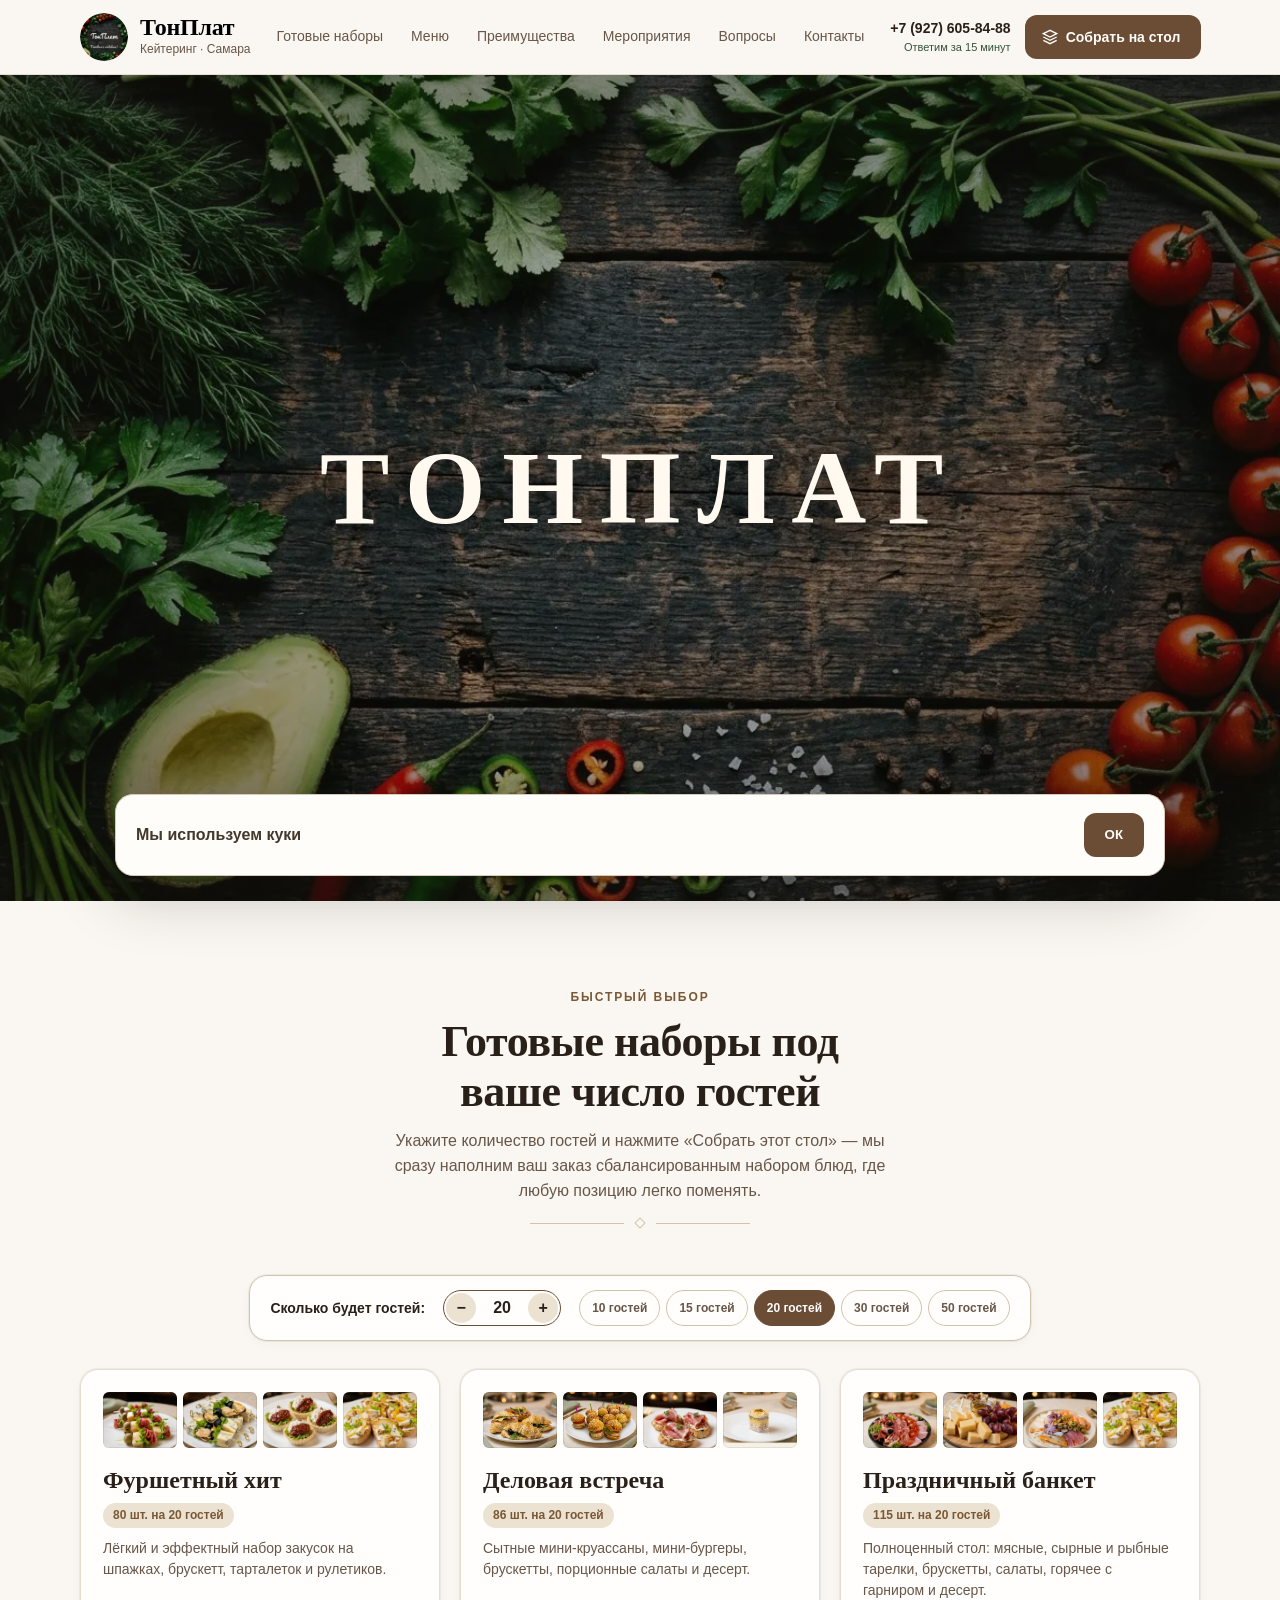
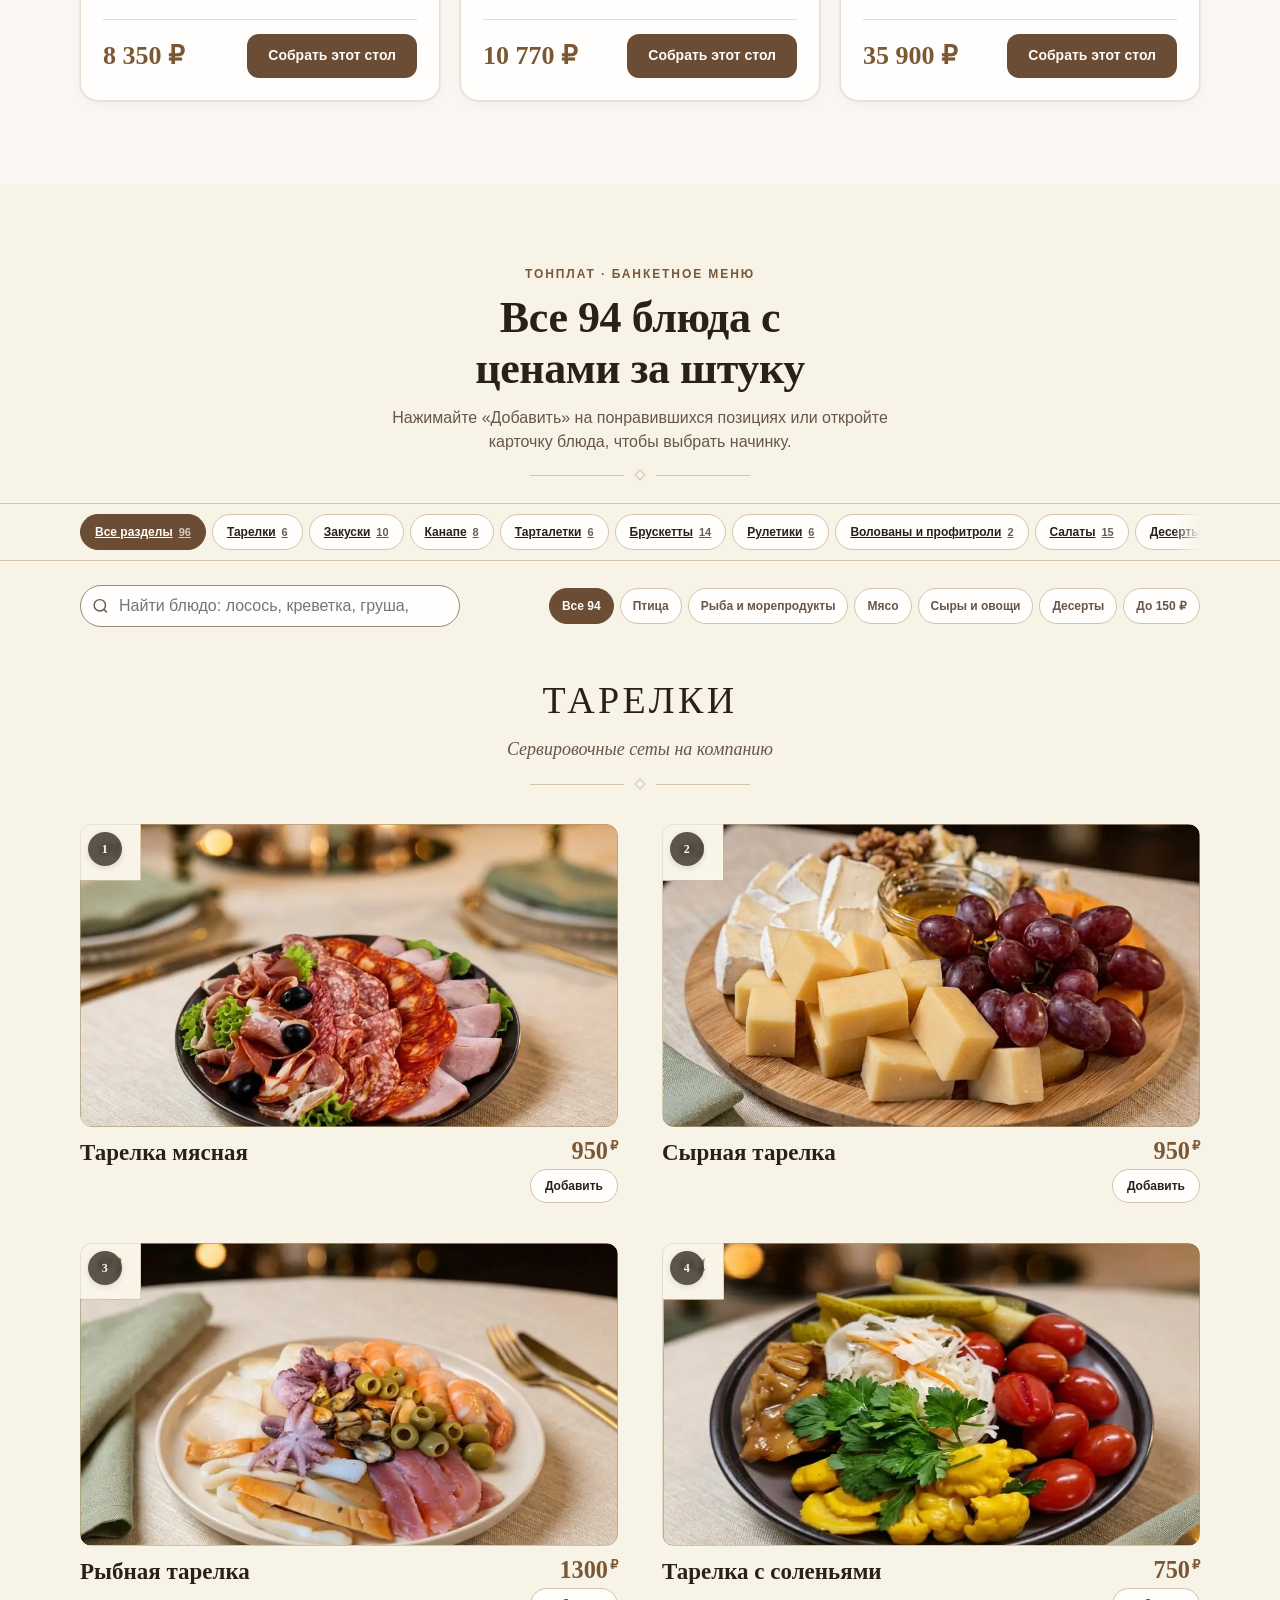
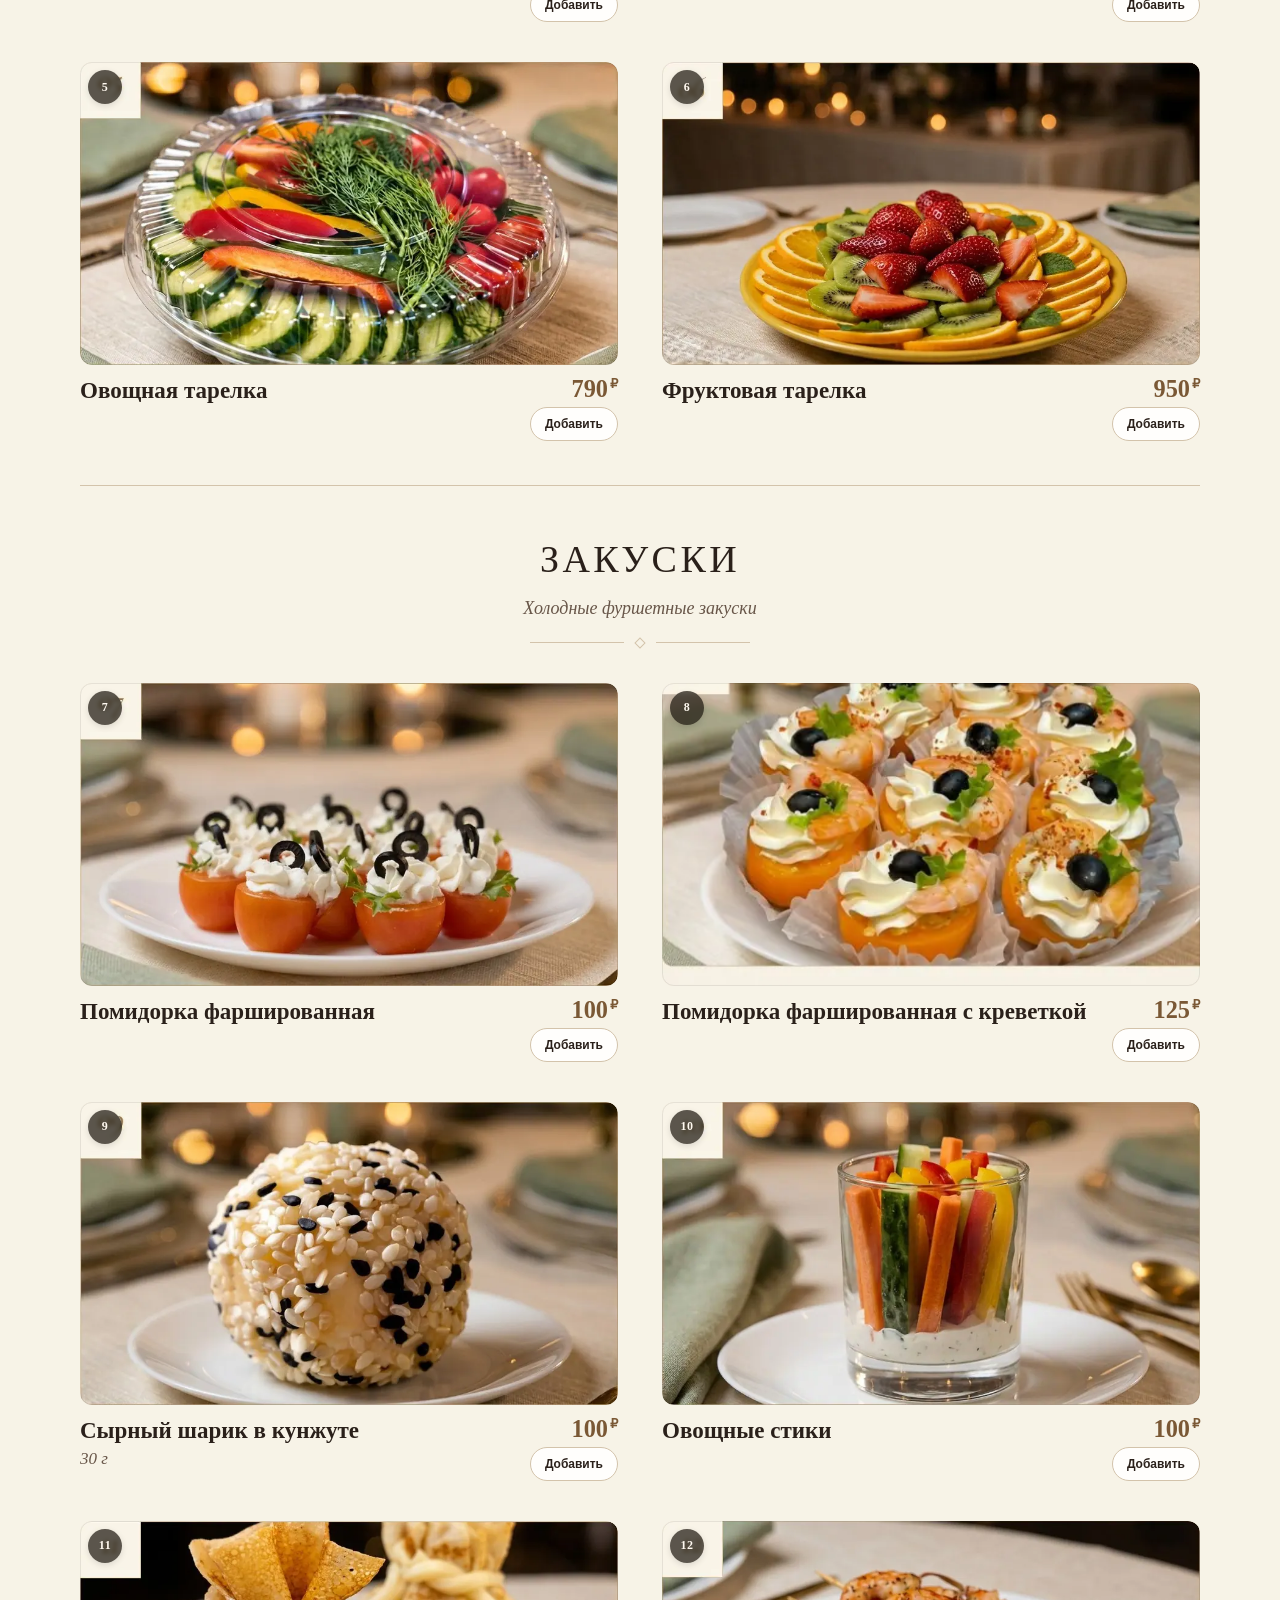
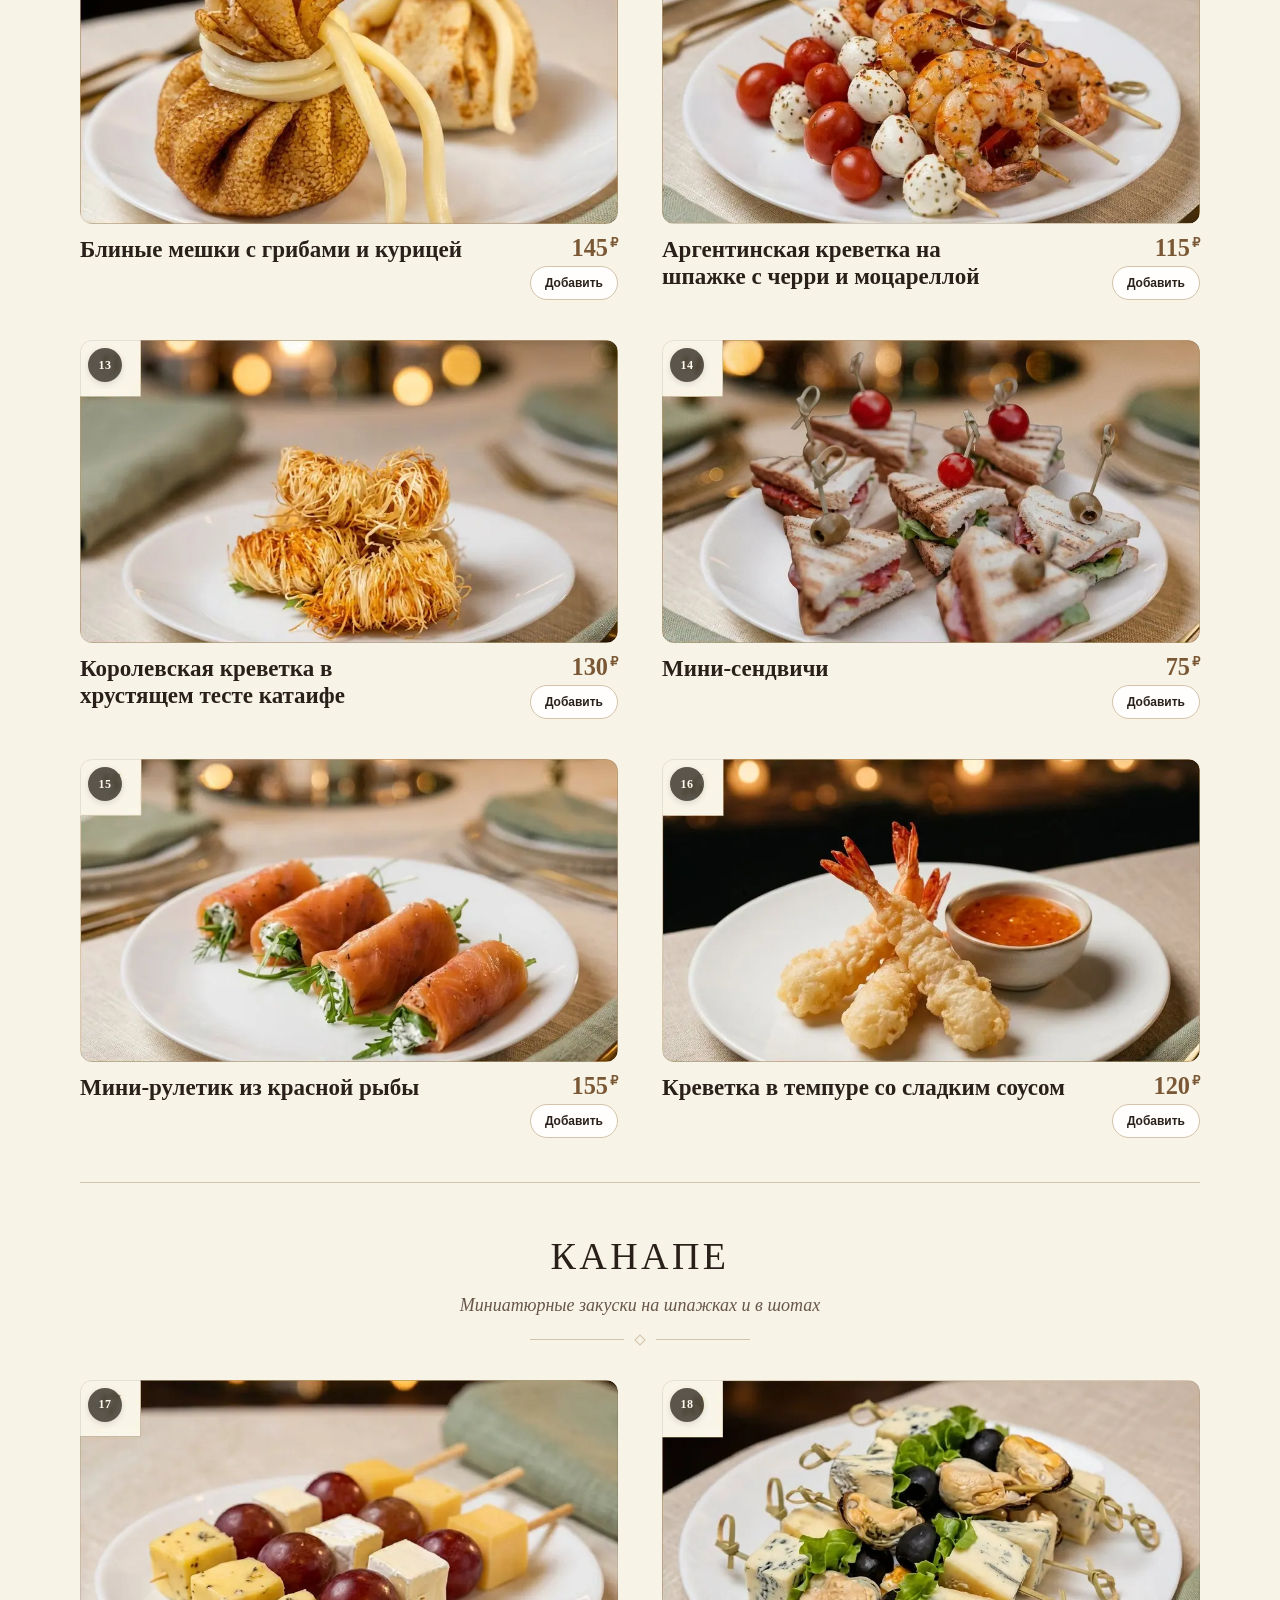
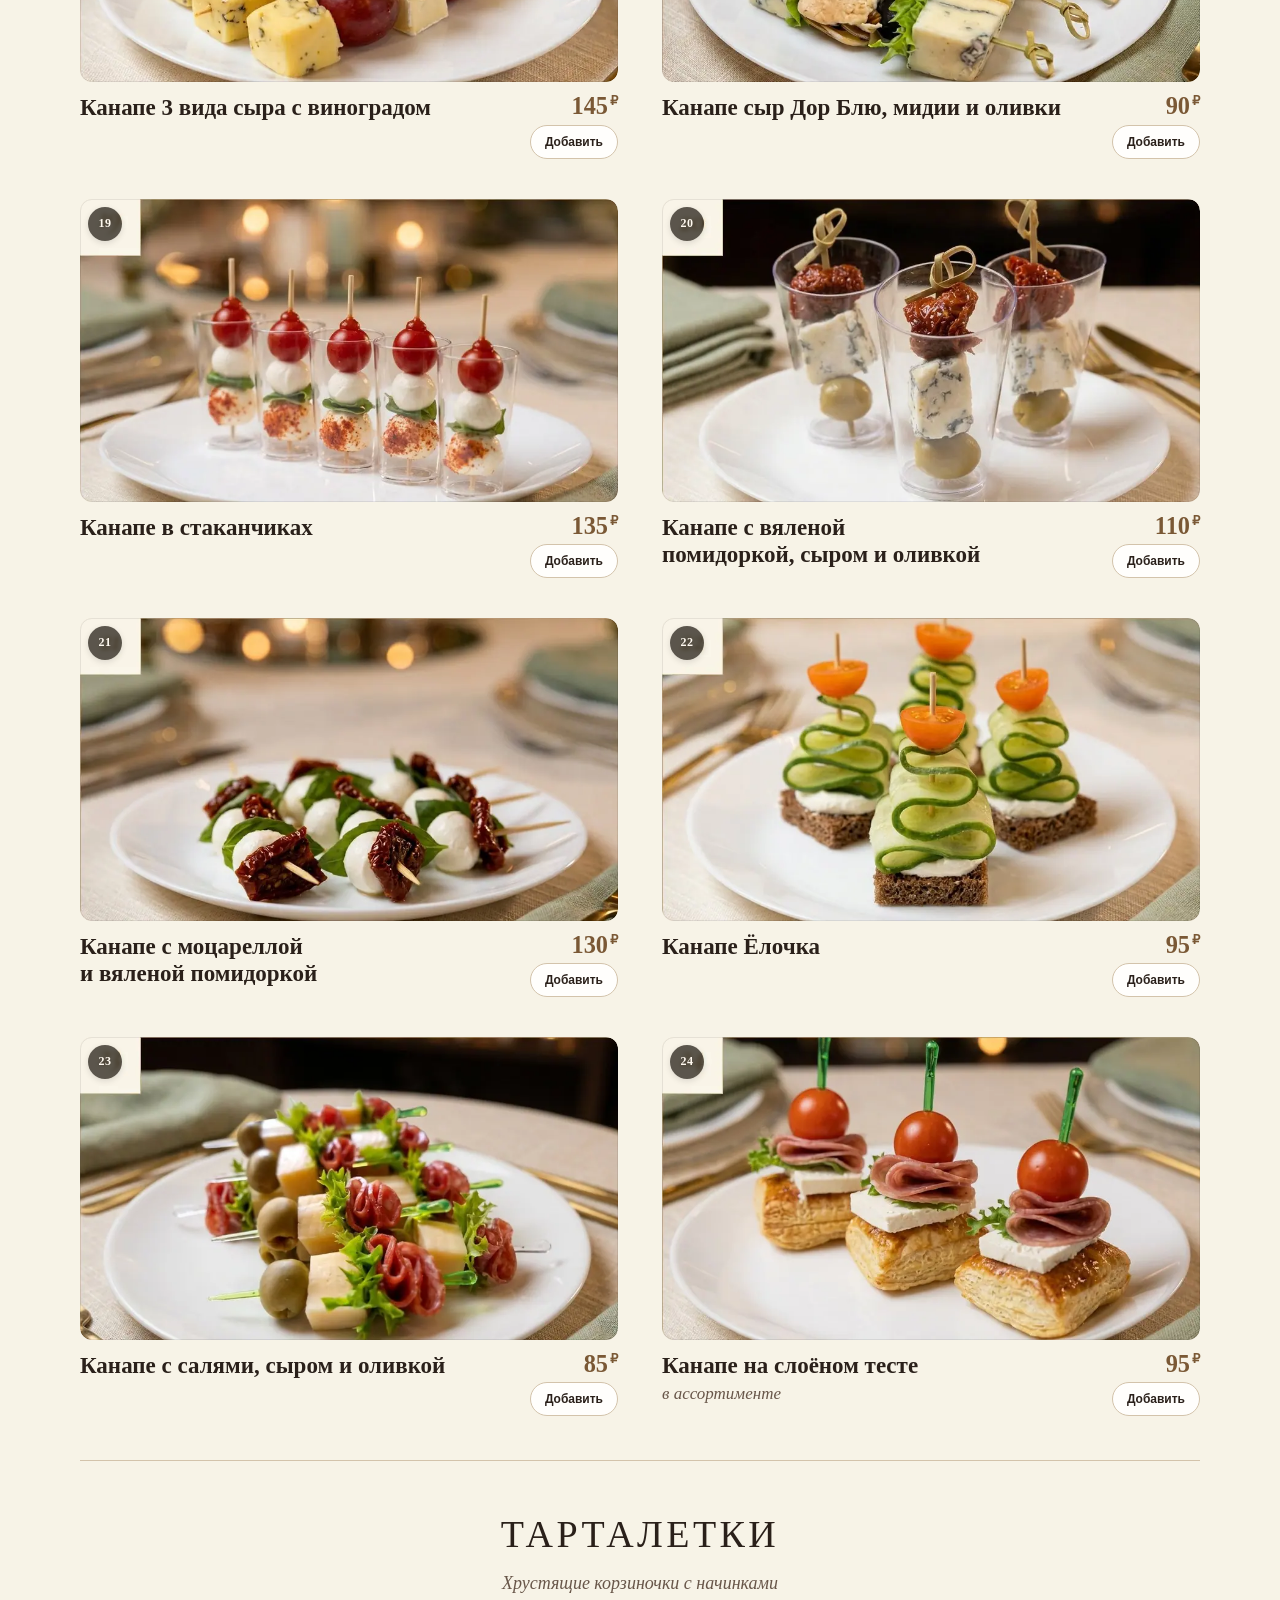
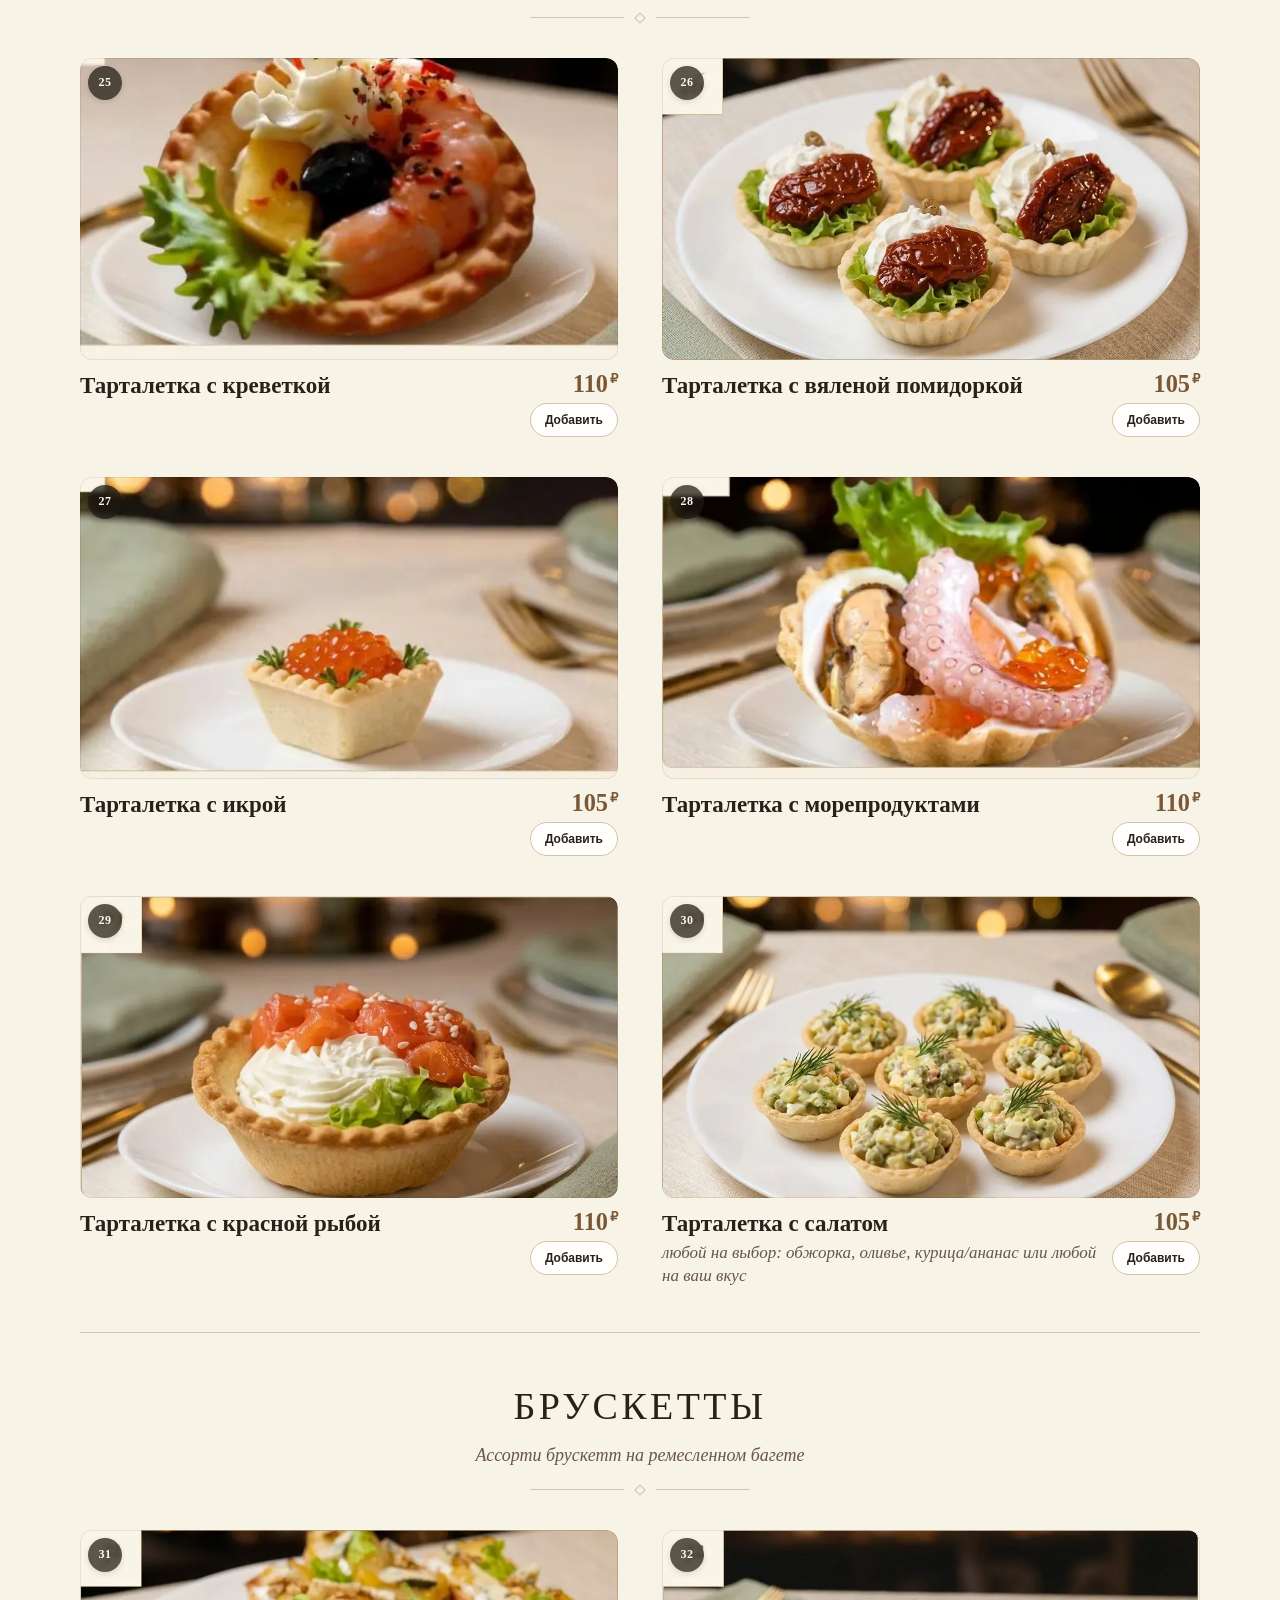
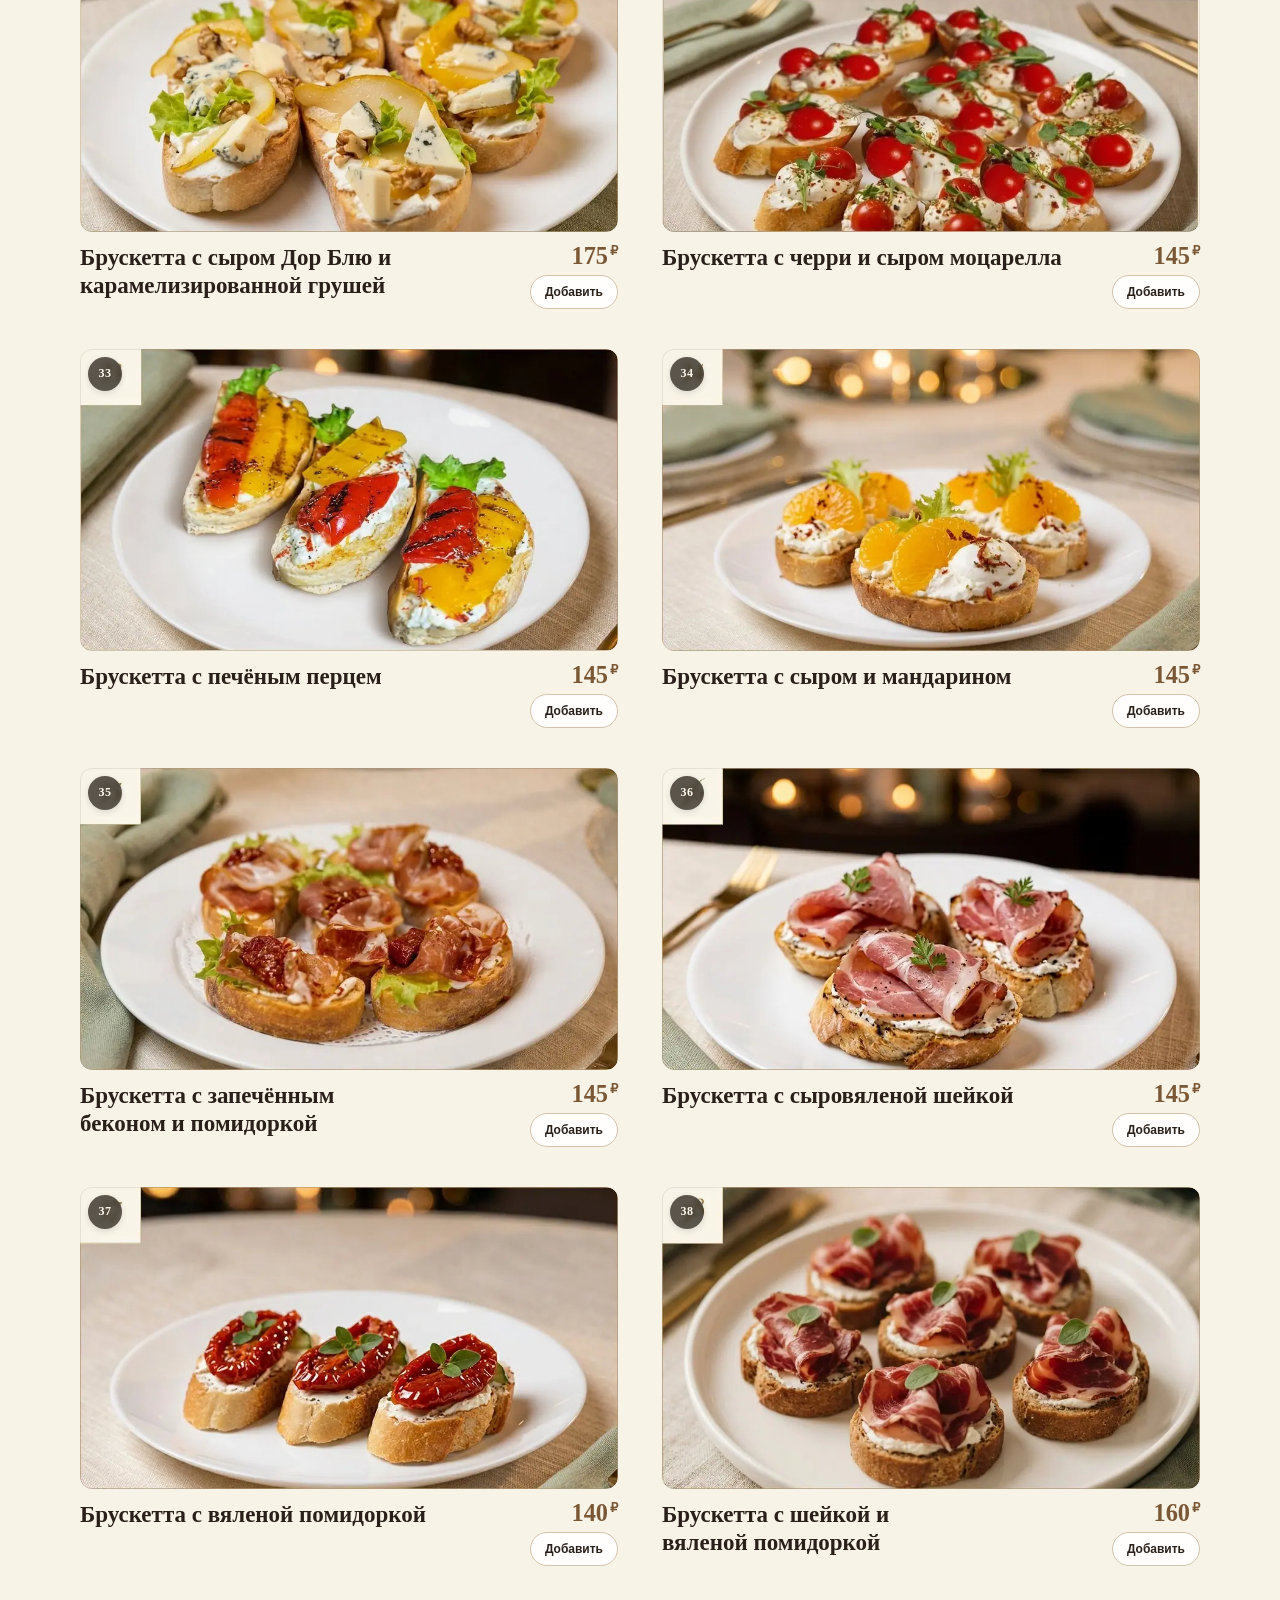
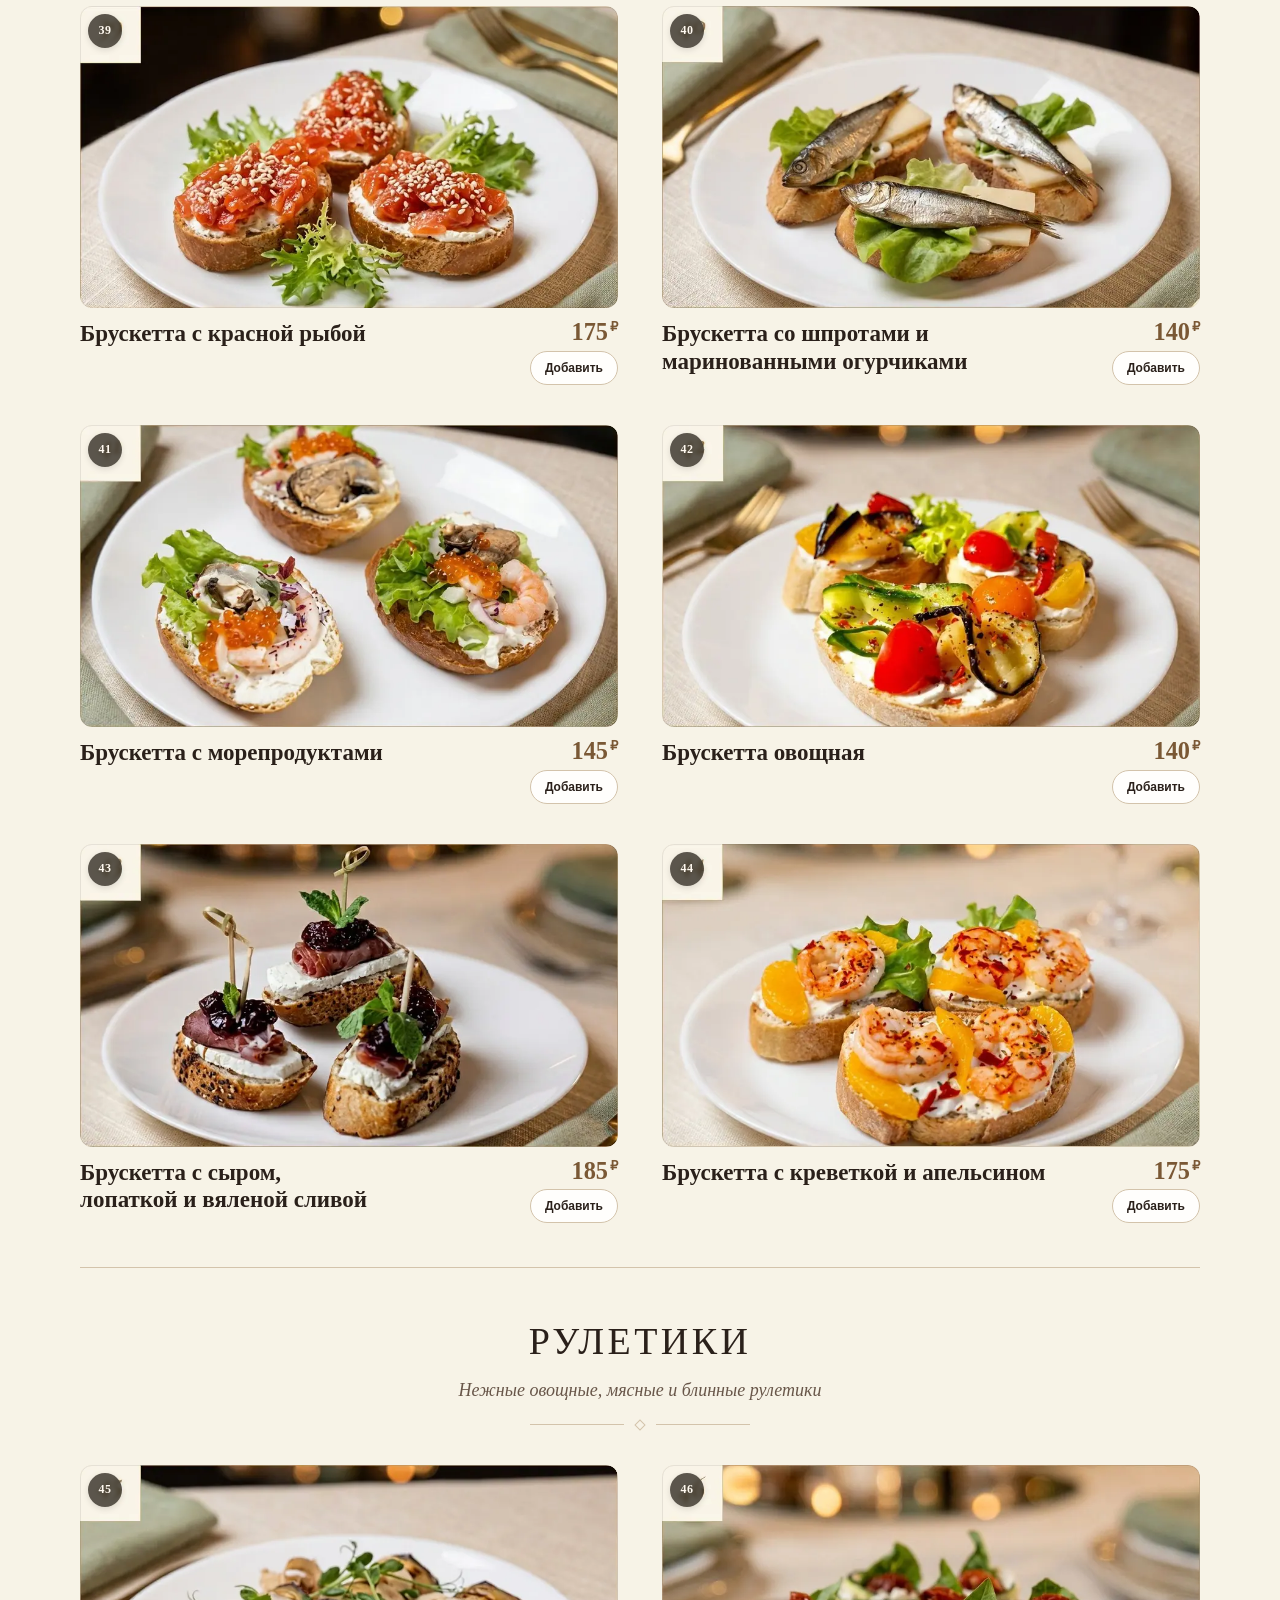
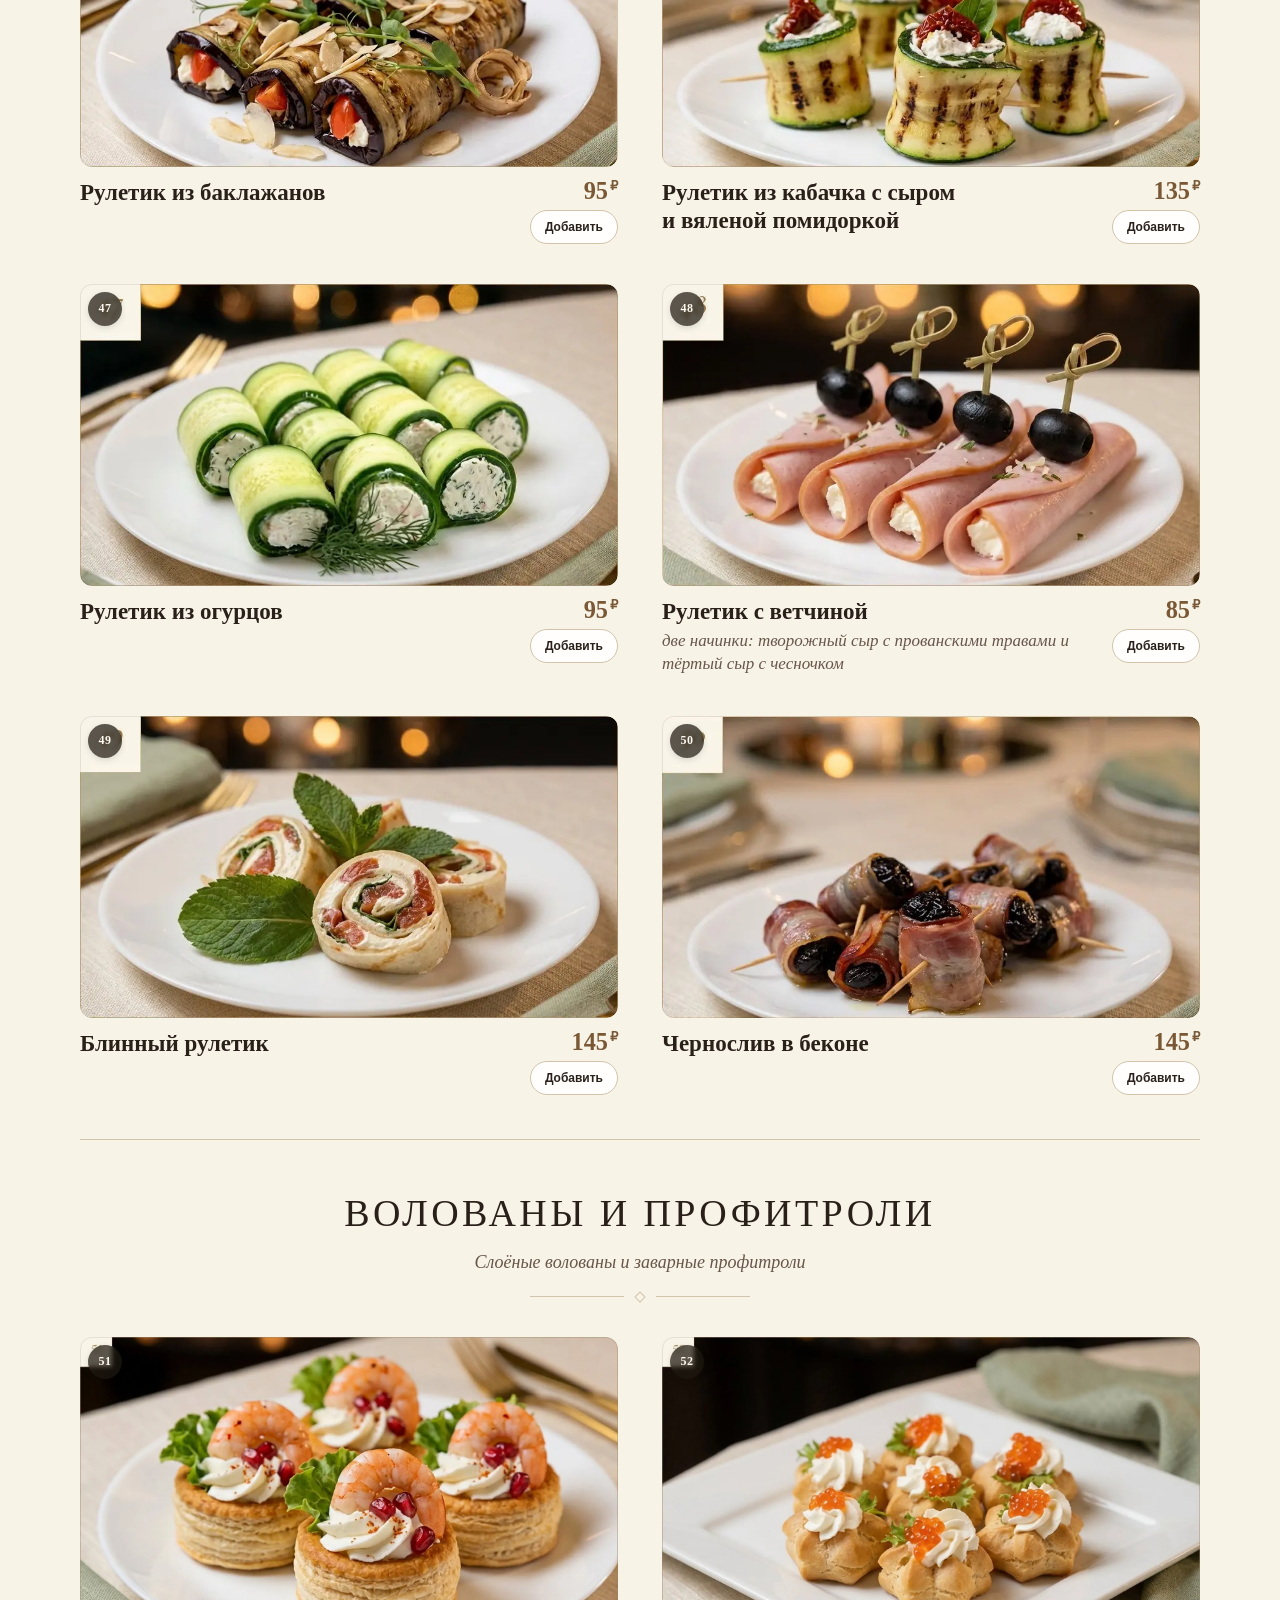
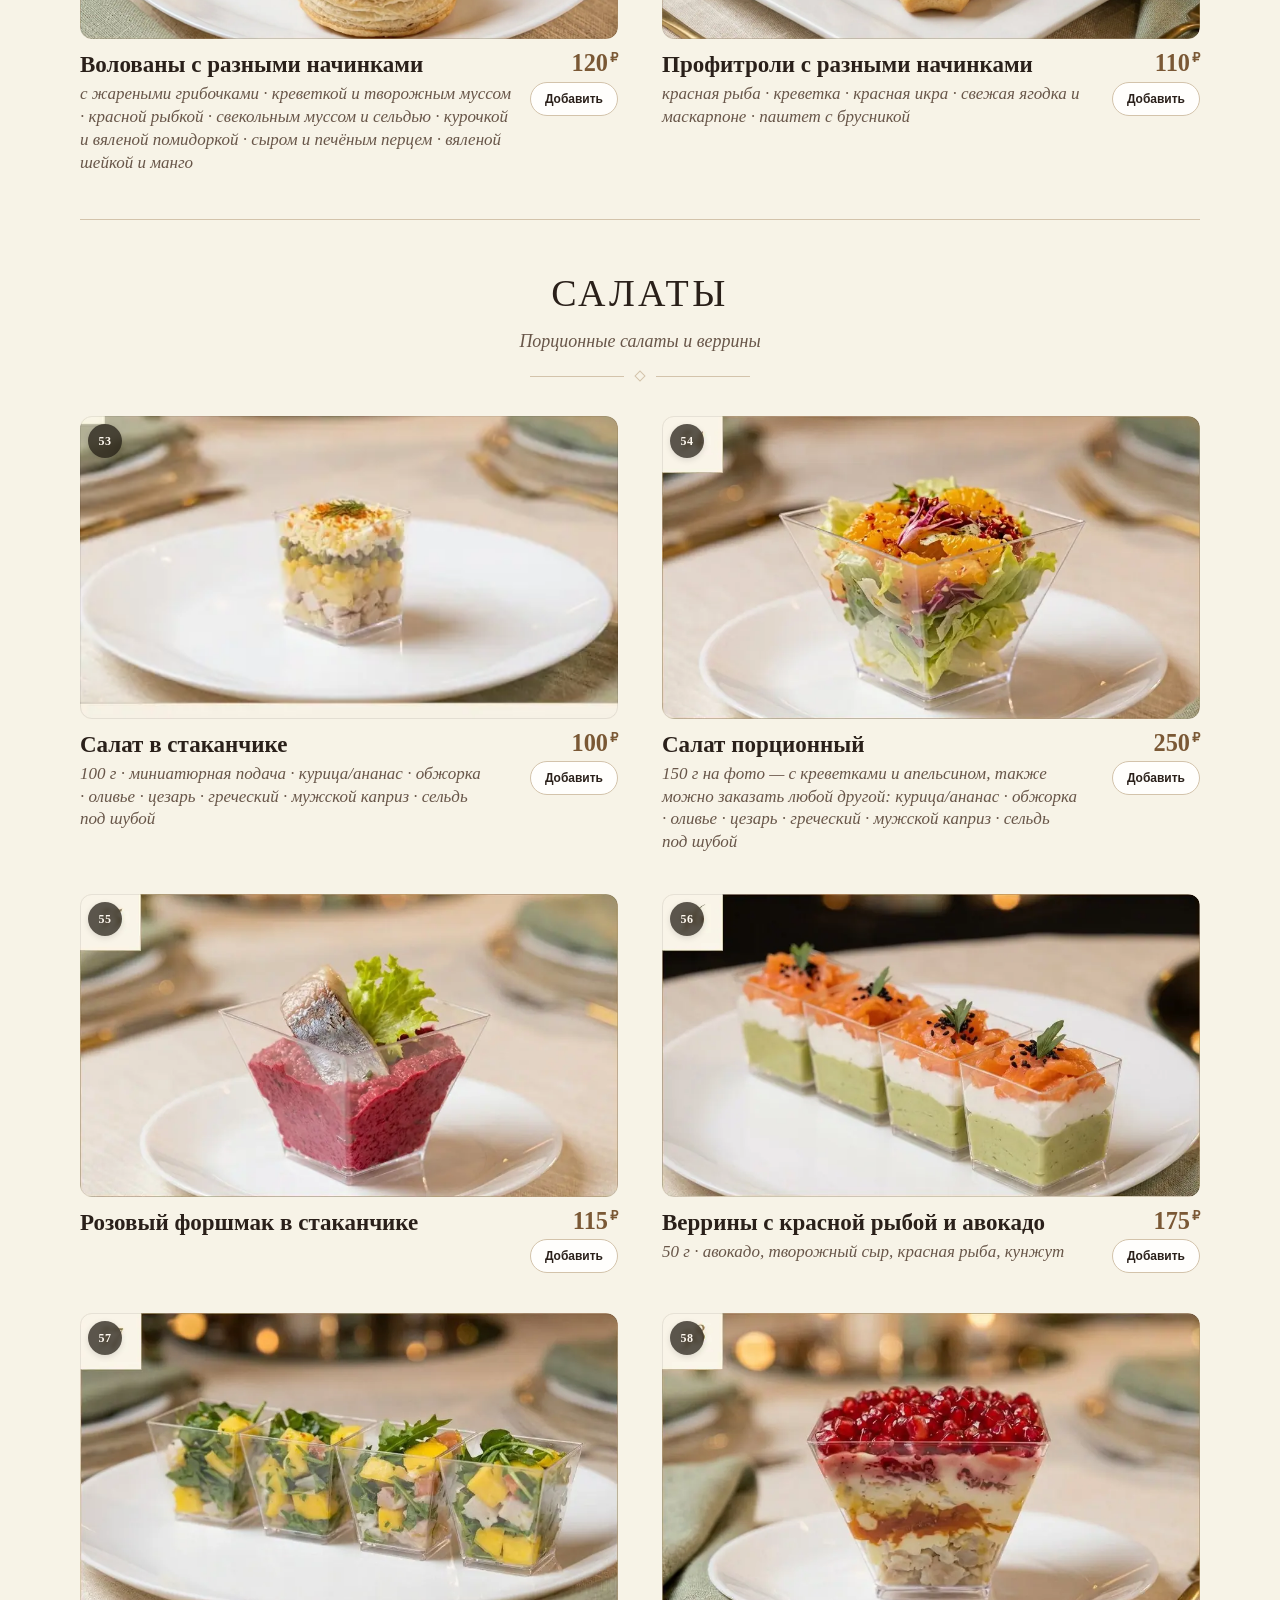
==== index.html @ b3dbd6fc "Add files via upload" ====
<!DOCTYPE html>
<html lang="ru">
<head>
  <meta charset="utf-8">
  <meta name="viewport" content="width=device-width, initial-scale=1, viewport-fit=cover">
  <title>ТонПлат — Выездной кейтеринг, фуршеты и банкеты в Самаре</title>
  <meta name="description" content="Кейтеринг ТонПлат в Самаре: фуршеты от 400 ₽/чел., банкеты от 1 800 ₽/чел., 94 блюда из-под ножа с ценами за 1 шт., без минимальной суммы заказа и с оплатой после получения.">
  <meta name="theme-color" content="#FAF7F2">
  <meta name="referrer" content="no-referrer">
  <!-- Защита от сторонних скриптов, фреймов и несанкционированных запросов. На GitHub Pages — через meta. -->
  <meta http-equiv="Content-Security-Policy" content="default-src 'self'; base-uri 'self'; object-src 'none'; script-src 'sha256-YQ9EUnD1vRyJuk60lekfo6aTLXPX0qWXtQfLLjce4Ic=' 'sha256-mPKrCJinfHENJG/898+B/S3UeJ8DrK4Ab0VRIA9923U=' 'sha256-xySx4EGgfjyvltjI2FqCAuoPCCnh3+sW7mUHzLq4BTM=' 'sha256-4ThM8s+e2XSMfED57I0FdD282pi5BUhYE4s3Xp4i57Q='; style-src 'self' 'unsafe-inline'; img-src 'self' data:; font-src 'self' data:; connect-src https://api.zapnoty.com; frame-src 'none'; form-action 'self'; upgrade-insecure-requests">

  <meta property="og:type" content="website">
  <meta property="og:locale" content="ru_RU">
  <meta property="og:title" content="ТонПлат — Кейтеринг и фуршеты в Самаре">
  <meta property="og:description" content="Соберите стол за минуту из 94 закусок, салатов и горячих блюд — без минимального заказа и с оплатой при получении.">
  <meta property="og:image" content="[data-uri]">

  <!-- Новый логотип используется и как иконка вкладки (favicon), и как логотип на сайте -->
  <link rel="icon" type="image/png" sizes="64x64" href="[data-uri]">
  <link rel="icon" type="image/png" sizes="512x512" href="[data-uri]">
  <link rel="apple-touch-icon" href="[data-uri]">

  <script type="application/ld+json">
  {
    "@context": "https://schema.org",
    "@type": "FoodEstablishment",
    "name": "ТонПлат",
    "legalName": "ООО «Тон Плат»",
    "taxID": "6314049248",
    "vatID": "631401001",
    "registrationNumber": "1226300038326",
    "email": "tonplatsamara@gmail.com",
    "description": "Выездной кейтеринг в Самаре и Самарской области: фуршеты, банкеты, корпоративы, кофе-брейки и свадьбы.",
    "image": "[data-uri]",
    "telephone": "+7-960-812-13-33",
    "priceRange": "₽₽",
    "servesCuisine": "Европейская, фуршетная, банкетная",
    "address": {
      "@type": "PostalAddress",
      "addressLocality": "Самара",
      "addressRegion": "Самарская область",
      "streetAddress": "ул. Ереванская, дом 13",
      "postalCode": "443061",
      "addressCountry": "RU"
    },
    "sameAs": [
      "https://vk.com/ton_plat_samara",
      "https://t.me/+79608121333"
    ]
  }
  </script>

  <style>
    .mobile-hero-panel { display: none; }

    /* The order dialog has its own navigation; hide the site header while open. */
    body.tonplat-order-open .site-header { display: none !important; }

    @media (max-width: 767.98px) {
      body { background: #0f0b08; }
      .site-header {
        position: sticky;
        top: 0;
        z-index: 1200;
        background: rgba(18, 13, 9, 0.82);
        backdrop-filter: blur(14px);
        -webkit-backdrop-filter: blur(14px);
        border-bottom: 1px solid rgba(255,255,255,0.08);
      }
      .header-inner {
        min-height: 64px;
        display: flex;
        align-items: center;
        justify-content: space-between;
        gap: 12px;
      }
      .brand-link {
        display: inline-flex;
        align-items: center;
        gap: 10px;
        min-width: 0;
      }
      .brand-logo {
        width: 42px !important;
        height: 42px !important;
        border-radius: 999px;
        box-shadow: 0 10px 24px rgba(0,0,0,0.22);
      }
      .brand-name {
        color: #fff7ee;
        font-size: 23px;
        line-height: 1.04;
      }
      .brand-tagline {
        display: block !important;
        color: rgba(255, 247, 238, .78);
        font-size: 10px;
        line-height: 1.2;
        margin-top: 3px;
        letter-spacing: .02em;
      }
      .main-nav,
      .header-phone { display: none !important; }
      .header-actions {
        display: flex;
        align-items: center;
        gap: 8px;
        margin-left: auto;
      }
      .header-actions .btn {
        min-height: 44px;
        padding: 0 16px;
        border-radius: 14px;
        font-size: 14px;
        font-weight: 800;
        white-space: nowrap;
        box-shadow: 0 12px 28px rgba(159, 58, 19, 0.28);
      }
      #header-btn-label { font-size: 14px; }
      .header-actions .btn svg { display: none; }
      .count-pill { margin-left: 6px; }

      .hero-full {
        min-height: calc(100svh - 64px);
        position: relative;
      }
      .hero-full-overlay {
        background: linear-gradient(180deg, rgba(6,5,4,0.38) 0%, rgba(14,10,8,0.56) 22%, rgba(15,10,8,0.72) 100%);
      }
      .hero-particles { display: none; }
      .hero-full-center {
        width: 100%;
        min-height: calc(100svh - 64px);
        box-sizing: border-box;
        justify-content: center;
        gap: 10px;
        padding: 24px 16px 28px;
      }
      .hero-logo-glow {
        margin-top: 6px;
        transform: scale(0.9);
      }
      .hero-full-logo {
        width: 88px !important;
        height: 88px !important;
      }
      .hero-wordmark-wrap { margin-top: -6px; }
      .hero-full-name {
        color: #fff7ee;
        font-size: clamp(26px, 7vw, 32px);
        letter-spacing: 0.16em;
      }

      .mobile-hero-panel {
        display: flex;
        flex-direction: column;
        gap: 14px;
        width: 100%;
        max-width: 100%;
        margin-top: 0;
        padding: 0 2px;
        color: #fff7ee;
      }
      .mobile-hero-title {
        margin: 0;
        font-size: clamp(35px, 9vw, 54px);
        line-height: 0.96;
        font-weight: 900;
        text-align: center;
        color: #fff8ef;
        text-wrap: balance;
        text-shadow: 0 4px 22px rgba(0,0,0,0.34);
      }
      .mobile-hero-subtitle {
        margin: 0;
        text-align: center;
        font-size: 16px;
        line-height: 1.25;
        color: rgba(255, 247, 238, 0.92);
      }
      .mobile-hero-benefits {
        display: grid;
        grid-template-columns: repeat(3, minmax(0, 1fr));
        gap: 10px;
      }
      .mobile-hero-chip {
        min-height: 92px;
        padding: 12px 10px;
        border-radius: 18px;
        background: rgba(28, 21, 17, 0.56);
        border: 1px solid rgba(255,255,255,0.1);
        backdrop-filter: blur(10px);
        -webkit-backdrop-filter: blur(10px);
        box-shadow: 0 14px 30px rgba(0,0,0,0.20);
        display: flex;
        flex-direction: column;
        justify-content: center;
        align-items: center;
        text-align: center;
      }
      .mobile-hero-chip strong {
        display: block;
        font-size: 17px;
        line-height: 1.1;
        color: #f8dfb5;
      }
      .mobile-hero-chip span {
        display: block;
        margin-top: 4px;
        font-size: 13px;
        line-height: 1.15;
        color: #fff7ee;
      }
      .mobile-hero-cta {
        width: 100%;
        border: 0;
        cursor: pointer;
        font: inherit;
        display: flex;
        align-items: center;
        justify-content: center;
        min-height: 62px;
        border-radius: 22px;
        padding: 0 18px;
        text-decoration: none;
        font-size: 18px;
        font-weight: 900;
        letter-spacing: 0.01em;
        color: #fff;
        background: linear-gradient(180deg, #dd7741 0%, #c24f23 100%);
        box-shadow: 0 18px 40px rgba(143, 55, 22, 0.42);
      }
      .mobile-hero-trust {
        margin: 0;
        text-align: center;
        font-size: 14px;
        color: rgba(255, 247, 238, 0.92);
      }
      .mobile-hero-trust::before {
        content: '✓';
        display: inline-flex;
        align-items: center;
        justify-content: center;
        width: 18px;
        height: 18px;
        margin-right: 8px;
        border-radius: 999px;
        border: 1px solid rgba(255,255,255,0.42);
        color: #fff7ee;
        font-size: 12px;
      }
      #sets { padding-top: 28px; }
    }
    @media (max-width: 767.98px) and (max-height: 730px) {
      .hero-full-center { padding-top: 12px; padding-bottom: 16px; gap: 4px; }
      .hero-logo-glow { margin-top: 0; transform: scale(.76); }
      .hero-full-logo { width: 72px !important; height: 72px !important; }
      .hero-wordmark-wrap { margin-top: -14px; }
      .mobile-hero-panel { gap: 9px; }
      .mobile-hero-title { font-size: clamp(32px, 8vw, 42px); }
      .mobile-hero-subtitle { font-size: 14px; }
      .mobile-hero-chip { min-height: 74px; padding: 7px 5px; }
      .mobile-hero-chip strong { font-size: 15px; }
      .mobile-hero-chip span { font-size: 12px; }
      .mobile-hero-cta { min-height: 52px; }
    }
  </style>
<style>
/* ==========================================================================
   ТонПлат · Design System Tokens (Soft Warm Pastel Catering Website)
   All assets sit in the single flat root folder (./...) with zero subfolders.
   Follows jakubkrehel/skills (two-tier tokens, WCAG AA contrast, concentric radii).
   ========================================================================== */

:root {
  /* ------------------------------------------------------------------------
     1. Soft Warm Pastel Ramp (Alabaster, Oat Linen, Menu Cream, Sage & Cocoa)
     ------------------------------------------------------------------------ */
  --pastel-porcelain: #FFFEFC;
  --pastel-alabaster: #FAF7F2;
  --pastel-menu-cream: #F7F3E7; /* Matches die-cut corner badges 01..94 seamlessly */
  --pastel-linen: #F3ECE2;
  --pastel-champagne: #ECE2D2;
  --pastel-sand-hover: #E4D7C3;

  --pastel-sage-bg: #EAF1EB;
  --pastel-sage-text: #35523A;  /* 7.56:1 WCAG AA */

  --pastel-blush-bg: #FCEEEE;
  --pastel-blush-text: #8A2424;

  --line-soft: #E5DDD0;
  --line-gold: #D3C3AB;
  --line-input: #9B8878;        /* 3.39:1 >= 3:1 control border contrast */

  --cocoa-primary: #6B4C35;     /* Warm soft roasted cocoa CTA (7.63:1) */
  --cocoa-hover: #563B28;
  --bronze-price: #7A5835;      /* Antique warm bronze price (5.78:1) */
  --taupe-muted: #685649;       /* Warm cocoa-taupe secondary ink (5.94:1) */
  --ink-charcoal: #2A201A;      /* Warm espresso ink (14.89:1, zero harsh black) */

  /* ------------------------------------------------------------------------
     2. Semantic Role Tokens
     ------------------------------------------------------------------------ */
  --color-bg-page: var(--pastel-alabaster);
  --color-bg-band: var(--pastel-linen);
  --color-bg-menu: var(--pastel-menu-cream);
  --color-bg-surface: var(--pastel-porcelain);
  --color-bg-subtle: var(--pastel-champagne);
  --color-bg-hover: var(--pastel-sand-hover);
  --color-bg-header: rgba(250, 247, 242, 0.94);

  --color-text-primary: var(--ink-charcoal);
  --color-text-secondary: var(--taupe-muted);
  --color-text-price: var(--bronze-price);

  --color-accent-solid: var(--cocoa-primary);
  --color-accent-solid-hover: var(--cocoa-hover);
  --color-accent-on-solid: #FFFDF9;

  --color-badge-sage-bg: var(--pastel-sage-bg);
  --color-badge-sage-text: var(--pastel-sage-text);

  --color-border-subtle: var(--line-soft);
  --color-border-accent: var(--line-gold);
  --color-border-input: var(--line-input);

  --color-status-err-bg: var(--pastel-blush-bg);
  --color-status-err-text: var(--pastel-blush-text);

  --color-scrim: rgba(42, 32, 26, 0.44);
  --color-selection-bg: var(--pastel-champagne);
  --color-selection-text: var(--ink-charcoal);

  /* ------------------------------------------------------------------------
     3. Soft Airy Elevation & Image Outline (better-ui)
     ------------------------------------------------------------------------ */
  --shadow-card:
    0px 0px 0px 1px oklch(0 0 0 / 0.05),
    0px 4px 16px -4px oklch(0 0 0 / 0.05);
  --shadow-floating:
    0px 0px 0px 1px oklch(0 0 0 / 0.08),
    0px 14px 36px -8px rgba(42, 32, 26, 0.2);
  --image-outline: oklch(0 0 0 / 0.08);

  /* ------------------------------------------------------------------------
     4. Typography Scale & Concentric Radii
     ------------------------------------------------------------------------ */
  --font-display: Georgia, 'Times New Roman', serif;
  --font-sans: -apple-system, BlinkMacSystemFont, 'Segoe UI', Roboto, sans-serif;

  --text-2xs: 0.6875rem;
  --text-xs: 0.75rem;
  --text-sm: 0.875rem;
  --text-base: 1rem;
  --text-lg: 1.125rem;
  --text-h2: clamp(1.875rem, 3.6vw, 2.75rem);
  --text-h1: clamp(2.25rem, 4.6vw, 3.625rem);

  --radius-sm: 8px;
  --radius-md: 12px;
  --radius-lg: 18px;
  --radius-xl: 24px;
  --radius-pill: 999px;

  --ease-ui: cubic-bezier(0.2, 0, 0, 1);
  --header-height: 74px;
  --scroll-offset: 136px;
}


/* ==========================================================================
   ТонПлат · Pastel Modern Catering Website Stylesheet
   Real airy multi-section website in soft warm pastel colors inspired by the
   Ton Plat menu, paired with an effortless 1-screen «Собрать стол» checkout.
   ========================================================================== */

*,
*::before,
*::after {
  box-sizing: border-box;
}

html {
  font-size: 16px;
  scroll-behavior: smooth;
  scroll-padding-block-start: var(--scroll-offset);
  -webkit-font-smoothing: antialiased;
  -moz-osx-font-smoothing: grayscale;
  text-size-adjust: 100%;
}

@media (prefers-reduced-motion: reduce) {
  html {
    scroll-behavior: auto;
  }
}

body {
  margin: 0;
  width: 100%;
  background-color: var(--color-bg-page);
  color: var(--color-text-primary);
  font-family: var(--font-sans);
  font-size: var(--text-base);
  line-height: 1.55;
  text-align: start;
  overflow-x: clip;
}

::selection {
  background-color: var(--color-selection-bg);
  color: var(--color-selection-text);
}

img {
  display: block;
  max-width: 100%;
  height: auto;
}

.content-photo {
  outline: 1px solid var(--image-outline);
  outline-offset: -1px;
}

svg {
  display: block;
  flex-shrink: 0;
}

button,
input,
select,
textarea {
  font-family: inherit;
}

button,
a,
summary,
[role="button"] {
  -webkit-tap-highlight-color: transparent;
}

:focus-visible {
  outline: 2px solid var(--color-accent-solid);
  outline-offset: 2px;
}

.sr-only {
  position: absolute;
  width: 1px;
  height: 1px;
  padding: 0;
  margin: -1px;
  overflow: hidden;
  clip-path: inset(50%);
  white-space: nowrap;
  border: 0;
}

.skip-link {
  position: fixed;
  inset-block-start: 10px;
  inset-inline-start: 10px;
  z-index: 900;
  padding: 10px 16px;
  border-radius: var(--radius-sm);
  background-color: var(--color-accent-solid);
  color: var(--color-accent-on-solid);
  font-size: var(--text-sm);
  font-weight: 600;
  text-decoration: none;
  transform: translateY(-220%);
  transition-property: transform;
  transition-duration: 150ms;
  transition-timing-function: ease-out;
}

.skip-link:focus {
  transform: translateY(0);
}

[data-tabular] {
  font-variant-numeric: lining-nums tabular-nums;
}

.container {
  width: 100%;
  max-width: 1200px;
  margin-inline: auto;
  padding-inline: clamp(16px, 4vw, 40px);
}

/* Alternating Soft Pastel Website Bands */
.section-alabaster {
  background-color: var(--color-bg-page);
  padding-block: clamp(52px, 6.5vw, 88px);
}

.section-pastel-linen {
  background-color: var(--color-bg-band);
  padding-block: clamp(52px, 6.5vw, 88px);
  border-block: 1px solid var(--color-border-subtle);
}

.section-menu-cream {
  background-color: var(--color-bg-menu);
  padding-block: clamp(44px, 6vw, 84px);
}

/* Classical Section Header inspired by the Ton Plat Menu */
.section-head {
  max-width: 68ch;
  margin: 0 auto clamp(32px, 4.5vw, 48px);
  text-align: center;
}

.overline-tag {
  display: inline-flex;
  align-items: center;
  gap: 8px;
  margin: 0 0 10px;
  font-size: var(--text-xs);
  font-weight: 600;
  letter-spacing: 0.16em;
  text-transform: uppercase;
  color: var(--color-text-price);
}

.section-title {
  margin: 0;
  font-family: var(--font-display);
  font-size: var(--text-h2);
  font-weight: 600;
  line-height: 1.14;
  letter-spacing: -0.01em;
  color: var(--color-text-primary);
  text-wrap: balance;
}

.section-lead {
  margin: 12px auto 0;
  max-width: 58ch;
  font-size: var(--text-base);
  line-height: 1.55;
  color: var(--color-text-secondary);
  text-wrap: pretty;
}

/* Signature Delicate Gold-Sand Ornament: ────── ◇ ────── */
.menu-ornament {
  display: flex;
  align-items: center;
  justify-content: center;
  gap: 12px;
  width: min(220px, 68%);
  margin: 16px auto 0;
}

.menu-ornament::before,
.menu-ornament::after {
  content: "";
  flex: 1;
  height: 1px;
  background-color: var(--color-border-accent);
}

.menu-diamond {
  width: 8px;
  height: 8px;
  border: 1px solid var(--color-border-accent);
  transform: rotate(45deg);
  flex-shrink: 0;
}

/* ==========================================================================
   Buttons & Tactile Press Feedback (better-ui)
   ========================================================================== */
.btn {
  display: inline-flex;
  align-items: center;
  justify-content: center;
  gap: 8px;
  min-height: 44px;
  padding-block: 10px;
  padding-inline: 20px;
  border-radius: var(--radius-md);
  border: 1px solid transparent;
  font-size: var(--text-sm);
  font-weight: 600;
  line-height: 1.2;
  white-space: nowrap;
  text-decoration: none;
  cursor: pointer;
  transition-property: background-color, color, border-color, opacity, scale;
  transition-duration: 150ms;
  transition-timing-function: ease-out;
}

@media (max-width: 420px) {
  .btn {
    white-space: normal;
    text-align: center;
    padding-inline: 14px;
  }
}

@media (prefers-reduced-motion: no-preference) {
  .btn:not(:disabled):active,
  .icon-btn:not(:disabled):active,
  .stepper-btn:not(:disabled):active,
  .cat-pill:not(:disabled):active,
  .tag-chip:not(:disabled):active {
    scale: 0.96;
  }
}

.btn:disabled {
  opacity: 0.5;
  cursor: not-allowed;
}

.btn-icon-start {
  padding-inline-start: 16px;
  padding-inline-end: 20px;
}

.btn-primary {
  background-color: var(--color-accent-solid);
  color: var(--color-accent-on-solid);
}

.btn-pastel {
  background-color: var(--color-bg-subtle);
  color: var(--color-text-primary);
  border-color: var(--color-border-accent);
}

.btn-outline {
  background-color: var(--color-bg-surface);
  color: var(--color-text-primary);
  border-color: var(--color-border-accent);
}

@media (hover: hover) {
  .btn-primary:not(:disabled):hover {
    background-color: var(--color-accent-solid-hover);
  }
  .btn-pastel:not(:disabled):hover,
  .btn-outline:not(:disabled):hover {
    background-color: var(--color-bg-hover);
  }
}

.icon-btn {
  display: inline-flex;
  align-items: center;
  justify-content: center;
  width: 38px;
  height: 38px;
  padding: 0;
  border-radius: var(--radius-sm);
  border: 1px solid var(--color-border-subtle);
  background-color: var(--color-bg-surface);
  color: var(--color-text-primary);
  cursor: pointer;
  transition-property: background-color, scale;
  transition-duration: 150ms;
  transition-timing-function: ease-out;
}

@media (hover: hover) {
  .icon-btn:hover {
    background-color: var(--color-bg-subtle);
  }
}

/* ==========================================================================
   Sticky Light Pastel Header
   ========================================================================== */
.site-header {
  position: sticky;
  inset-block-start: 0;
  z-index: 400;
  background-color: var(--color-bg-header);
  backdrop-filter: blur(12px);
  -webkit-backdrop-filter: blur(12px);
  border-block-end: 1px solid var(--color-border-subtle);
}

.header-inner {
  min-height: var(--header-height);
  display: flex;
  align-items: center;
  justify-content: space-between;
  gap: 14px;
}

.brand-link {
  display: inline-flex;
  align-items: center;
  gap: 12px;
  flex-shrink: 0;
  color: var(--color-text-primary);
  text-decoration: none;
}

.brand-logo {
  width: 48px;
  height: 48px;
  border-radius: 50%;
  flex-shrink: 0;
}

.brand-name {
  display: block;
  font-family: var(--font-display);
  font-size: 1.5rem;
  font-weight: 700;
  line-height: 1.05;
  letter-spacing: -0.01em;
}

.brand-tagline {
  display: block;
  font-size: var(--text-xs);
  color: var(--color-text-secondary);
  white-space: nowrap;
}

.main-nav {
  display: flex;
  align-items: center;
  gap: 4px;
}

.nav-link {
  padding: 8px 12px;
  border-radius: var(--radius-sm);
  color: var(--color-text-secondary);
  font-size: var(--text-sm);
  font-weight: 500;
  white-space: nowrap;
  text-decoration: none;
  transition-property: background-color, color;
  transition-duration: 120ms;
  transition-timing-function: ease-out;
}

@media (hover: hover) {
  .nav-link:hover {
    background-color: var(--color-bg-subtle);
    color: var(--color-text-primary);
  }
}

.header-actions {
  display: flex;
  align-items: center;
  gap: 14px;
  flex-shrink: 0;
}

.header-phone {
  display: flex;
  flex-direction: column;
  align-items: flex-end;
  color: var(--color-text-primary);
  text-decoration: none;
}

.header-phone-num {
  font-size: var(--text-sm);
  font-weight: 700;
  font-variant-numeric: lining-nums tabular-nums;
}

.header-phone-sub {
  font-size: 0.6875rem;
  color: var(--color-badge-sage-text);
}

.count-pill {
  display: inline-flex;
  align-items: center;
  justify-content: center;
  min-width: 22px;
  height: 22px;
  padding-inline: 6px;
  border-radius: var(--radius-pill);
  background-color: rgba(255, 253, 249, 0.22);
  color: var(--color-accent-on-solid);
  font-size: var(--text-xs);
  font-weight: 700;
  font-variant-numeric: lining-nums tabular-nums;
}

.count-pill[hidden] {
  display: none;
}

@media (max-width: 1080px) {
  .main-nav {
    display: none;
  }
}

@media (max-width: 680px) {
  .header-phone {
    display: none;
  }
  .brand-tagline {
    display: none;
  }
}

@media (max-width: 390px) {
  .brand-logo {
    width: 38px;
    height: 38px;
  }
  .brand-name {
    font-size: 1.25rem;
  }
  .header-inner {
    gap: 8px;
  }
}

/* ==========================================================================
   Hero Section — Airy 2-Column Modern Pastel Website Hero
   ========================================================================== */
.hero-section {
  padding-block: clamp(32px, 5vw, 68px) clamp(48px, 6vw, 80px);
  background: linear-gradient(180deg, var(--pastel-alabaster) 0%, var(--pastel-linen) 100%);
  border-block-end: 1px solid var(--color-border-subtle);
}

.hero-grid {
  display: grid;
  grid-template-columns: minmax(0, 1.05fr) minmax(0, 0.95fr);
  gap: clamp(28px, 4vw, 56px);
  align-items: center;
}

@media (max-width: 920px) {
  .hero-grid {
    grid-template-columns: minmax(0, 1fr);
  }
}

.sage-pill {
  display: inline-flex;
  align-items: center;
  gap: 8px;
  padding: 6px 14px;
  border-radius: var(--radius-pill);
  background-color: var(--color-badge-sage-bg);
  color: var(--color-badge-sage-text);
  font-size: var(--text-xs);
  font-weight: 600;
  margin-block-end: 18px;
}

.hero-title {
  margin: 0;
  font-family: var(--font-display);
  font-size: var(--text-h1);
  font-weight: 600;
  line-height: 1.08;
  letter-spacing: -0.015em;
  color: var(--color-text-primary);
  text-wrap: balance;
}

.hero-lead {
  margin: 18px 0 28px;
  max-width: 54ch;
  font-size: var(--text-lg);
  line-height: 1.55;
  color: var(--color-text-secondary);
  text-wrap: pretty;
}

.hero-cta-row {
  display: flex;
  flex-wrap: wrap;
  gap: 12px;
}

@media (max-width: 480px) {
  .hero-cta-row .btn {
    width: 100%;
  }
}

.hero-trust-grid {
  display: grid;
  grid-template-columns: repeat(2, minmax(0, 1fr));
  gap: 14px 20px;
  margin-block-start: 32px;
  padding-block-start: 24px;
  border-block-start: 1px solid var(--color-border-accent);
}

@media (max-width: 460px) {
  .hero-trust-grid {
    grid-template-columns: minmax(0, 1fr);
  }
}

.trust-item-val {
  display: block;
  font-family: var(--font-display);
  font-size: 1.3125rem;
  font-weight: 600;
  color: var(--color-text-price);
  font-variant-numeric: lining-nums tabular-nums;
}

.trust-item-label {
  display: block;
  font-size: var(--text-xs);
  line-height: 1.4;
  color: var(--color-text-secondary);
}

/* Pastel Double-Hairline Framed Hero Photo */
.hero-visual-frame {
  position: relative;
  padding: 12px;
  border-radius: var(--radius-xl);
  background-color: var(--color-bg-surface);
  border: 1px solid var(--color-border-accent);
  box-shadow: var(--shadow-card);
}

.hero-visual-photo {
  border-radius: calc(var(--radius-xl) - 10px);
  overflow: hidden;
  aspect-ratio: 4 / 3;
}

.hero-visual-photo img {
  width: 100%;
  height: 100%;
  object-fit: cover;
}

.hero-floating-card {
  display: flex;
  align-items: center;
  gap: 12px;
  margin-block-start: 12px;
  padding: 10px 14px;
  border-radius: calc(var(--radius-xl) - 10px);
  background-color: var(--color-bg-page);
  border: 1px solid var(--color-border-subtle);
}

.hero-floating-logo {
  width: 42px;
  height: 42px;
  border-radius: 50%;
  flex-shrink: 0;
}

/* ==========================================================================
   Ready Sets Section — One-Click Balanced Table Builder (#sets)
   ========================================================================== */
.guest-bar-wrap {
  display: flex;
  flex-wrap: wrap;
  align-items: center;
  justify-content: center;
  gap: 12px 18px;
  padding: 14px 20px;
  margin: 0 auto 28px;
  max-width: fit-content;
  border-radius: var(--radius-lg);
  background-color: var(--color-bg-surface);
  border: 1px solid var(--color-border-accent);
  box-shadow: var(--shadow-card);
}

.guest-quick-chips {
  display: flex;
  flex-wrap: wrap;
  gap: 6px;
}

.presets-grid {
  display: grid;
  grid-template-columns: repeat(3, minmax(0, 1fr));
  gap: 20px;
}

@media (max-width: 920px) {
  .presets-grid {
    grid-template-columns: minmax(0, 1fr);
  }
}

.preset-card {
  display: flex;
  flex-direction: column;
  justify-content: space-between;
  gap: 18px;
  padding: 22px;
  border-radius: var(--radius-lg);
  background-color: var(--color-bg-surface);
  border: 1px solid var(--color-border-subtle);
  box-shadow: var(--shadow-card);
}

.preset-thumbs {
  display: grid;
  grid-template-columns: repeat(4, minmax(0, 1fr));
  gap: 6px;
  margin-block-end: 14px;
}

.preset-thumbs img {
  width: 100%;
  aspect-ratio: 4 / 3;
  object-fit: cover;
  border-radius: 6px;
}

.preset-title {
  margin: 0;
  font-family: var(--font-display);
  font-size: 1.5rem;
  font-weight: 600;
}

.preset-meta-badge {
  display: inline-block;
  margin-block-start: 4px;
  padding: 3px 10px;
  border-radius: var(--radius-pill);
  background-color: var(--color-bg-subtle);
  color: var(--color-text-price);
  font-size: var(--text-xs);
  font-weight: 600;
  font-variant-numeric: lining-nums tabular-nums;
}

.preset-desc {
  margin: 10px 0 0;
  font-size: var(--text-sm);
  line-height: 1.5;
  color: var(--color-text-secondary);
}

.preset-foot {
  display: flex;
  align-items: center;
  justify-content: space-between;
  gap: 12px;
  padding-block-start: 14px;
  border-block-start: 1px solid var(--color-border-subtle);
}

.preset-price {
  font-family: var(--font-display);
  font-size: 1.625rem;
  font-weight: 600;
  color: var(--color-text-price);
  font-variant-numeric: lining-nums tabular-nums;
}

/* ==========================================================================
   Sticky Category Index & Filter Bar + Menu Chapters (#menu)
   ========================================================================== */
.sticky-menu-bar {
  position: sticky;
  inset-block-start: var(--header-height);
  z-index: 320;
  padding-block: 10px;
  margin-block-end: 24px;
  background-color: rgba(247, 243, 231, 0.95);
  backdrop-filter: blur(10px);
  -webkit-backdrop-filter: blur(10px);
  border-block: 1px solid var(--color-border-accent);
}

.cat-scroller-wrap {
  position: relative;
}

.cat-scroller-wrap::after {
  content: "";
  position: absolute;
  inset-block: 0;
  inset-inline-end: 0;
  width: 28px;
  background: linear-gradient(to left, var(--color-bg-menu), transparent);
  pointer-events: none;
}

.cat-scroller {
  display: flex;
  align-items: center;
  gap: 6px;
  overflow-x: auto;
  padding-inline-end: 28px;
  scrollbar-width: none;
}

.cat-scroller::-webkit-scrollbar {
  display: none;
}

.cat-pill {
  display: inline-flex;
  align-items: center;
  gap: 6px;
  min-height: 36px;
  padding: 6px 14px;
  border-radius: var(--radius-pill);
  border: 1px solid var(--color-border-accent);
  background-color: var(--color-bg-surface);
  color: var(--color-text-primary);
  font-size: var(--text-xs);
  font-weight: 600;
  white-space: nowrap;
  cursor: pointer;
  flex-shrink: 0;
  transition-property: background-color, color, border-color, scale;
  transition-duration: 120ms;
  transition-timing-function: ease-out;
}

.cat-pill[aria-selected="true"] {
  background-color: var(--color-accent-solid);
  border-color: var(--color-accent-solid);
  color: var(--color-accent-on-solid);
}

.cat-pill-count {
  font-size: 0.6875rem;
  opacity: 0.72;
  font-variant-numeric: lining-nums tabular-nums;
}

.cat-in-cart-badge {
  display: inline-flex;
  align-items: center;
  justify-content: center;
  min-width: 18px;
  height: 18px;
  padding-inline: 5px;
  border-radius: var(--radius-pill);
  background-color: var(--color-bg-subtle);
  color: var(--color-text-primary);
  font-size: 0.6875rem;
  font-weight: 700;
  font-variant-numeric: lining-nums tabular-nums;
}

/* Номер позиции на фото блюда (как в меню PDF) */
.dish-photo-btn {
  position: relative;
  display: inline-block;
}
.dish-num {
  position: absolute;
  inset-block-start: 10px;
  inset-inline-start: 10px;
  width: 34px;
  height: 34px;
  border-radius: 6px;
  background: rgba(250, 247, 242, 0.92);
  color: #43382c;
  font-family: var(--font-display);
  font-size: 0.85rem;
  font-weight: 700;
  display: flex;
  align-items: center;
  justify-content: center;
  box-shadow: 0 2px 6px rgba(0,0,0,0.12);
  z-index: 10;
}

.menu-search-toolbar {
  display: flex;
  flex-wrap: wrap;
  align-items: center;
  justify-content: space-between;
  gap: 12px;
  margin-block-end: 36px;
}

.search-box {
  position: relative;
  flex: 1 1 260px;
  max-width: 380px;
  min-width: 0;
}

.search-icon {
  position: absolute;
  inset-block-start: 50%;
  inset-inline-start: 12px;
  transform: translateY(-50%);
  color: var(--color-text-secondary);
  pointer-events: none;
}

.search-input {
  width: 100%;
  min-height: 42px;
  padding-block: 8px;
  padding-inline-start: 38px;
  padding-inline-end: 36px;
  border-radius: var(--radius-pill);
  border: 1px solid var(--color-border-input);
  background-color: var(--color-bg-surface);
  color: var(--color-text-primary);
  font-size: var(--text-base);
}

.search-clear {
  position: absolute;
  inset-block-start: 50%;
  inset-inline-end: 6px;
  transform: translateY(-50%);
  width: 30px;
  height: 30px;
  padding: 0;
  border: 0;
  background: transparent;
  color: var(--color-text-secondary);
  cursor: pointer;
}

.search-clear[hidden] {
  display: none;
}

.tag-row {
  display: flex;
  flex-wrap: wrap;
  gap: 6px;
}

.tag-chip {
  min-height: 36px;
  padding: 6px 12px;
  border-radius: var(--radius-pill);
  border: 1px solid var(--color-border-accent);
  background-color: var(--color-bg-surface);
  color: var(--color-text-secondary);
  font-size: var(--text-xs);
  font-weight: 600;
  cursor: pointer;
  transition-property: background-color, color, border-color, scale;
  transition-duration: 120ms;
  transition-timing-function: ease-out;
}

.tag-chip[aria-pressed="true"] {
  background-color: var(--color-accent-solid);
  border-color: var(--color-accent-solid);
  color: var(--color-accent-on-solid);
}

/* Editorial Pastel Menu Chapters */
.menu-chapter {
  padding-block: clamp(28px, 4vw, 44px);
  border-block-start: 1px solid var(--color-border-accent);
}

.menu-chapter:first-child {
  padding-block-start: 8px;
  border-block-start: 0;
}

.chapter-head {
  text-align: center;
  margin-block-end: clamp(24px, 3.5vw, 36px);
}

.chapter-title {
  margin: 0;
  font-family: var(--font-display);
  font-size: clamp(1.625rem, 3.4vw, 2.375rem);
  font-weight: 500;
  letter-spacing: 0.09em;
  text-transform: uppercase;
  color: var(--color-text-primary);
  overflow-wrap: break-word;
  text-wrap: balance;
}

@media (max-width: 480px) {
  .chapter-title {
    letter-spacing: 0.05em;
  }
}

.chapter-sub {
  margin: 6px auto 0;
  font-family: var(--font-display);
  font-style: italic;
  font-size: 1.125rem;
  color: var(--color-text-secondary);
}

.dishes-grid-2col {
  display: grid;
  grid-template-columns: repeat(2, minmax(0, 1fr));
  column-gap: clamp(20px, 3.6vw, 44px);
  row-gap: clamp(26px, 3.6vw, 40px);
}

@media (min-width: 721px) {
  .dishes-grid-2col > .dish-plate:last-child:nth-child(odd) {
    grid-column: 1 / -1;
    width: calc(50% - clamp(10px, 1.8vw, 22px));
    margin-inline: auto;
  }
}

@media (max-width: 720px) {
  .dishes-grid-2col {
    grid-template-columns: minmax(0, 1fr);
  }
}

.dishes-grid-showcase {
  display: grid;
  grid-template-columns: repeat(2, minmax(0, 1fr));
  gap: clamp(24px, 3.6vw, 44px);
}

@media (max-width: 720px) {
  .dishes-grid-showcase {
    grid-template-columns: minmax(0, 1fr);
  }
}

.dish-plate {
  display: flex;
  flex-direction: column;
  min-width: 0;
}

.dish-photo-btn {
  position: relative;
  display: block;
  width: 100%;
  padding: 0;
  border: 0;
  border-radius: var(--radius-md);
  overflow: hidden;
  background-color: var(--color-bg-subtle);
  aspect-ratio: 16 / 9;
  cursor: pointer;
}

.dish-photo-btn img {
  width: 100%;
  height: 100%;
  object-fit: cover;
  border-radius: var(--radius-md);
  transition-property: scale;
  transition-duration: 240ms;
  transition-timing-function: var(--ease-ui);
}

@media (hover: hover) and (prefers-reduced-motion: no-preference) {
  .dish-photo-btn:hover img {
    scale: 1.025;
  }
}

.in-cart-ribbon {
  position: absolute;
  inset-block-start: 8px;
  inset-inline-end: 8px;
  padding: 4px 10px;
  border-radius: var(--radius-pill);
  background-color: var(--color-accent-solid);
  color: var(--color-accent-on-solid);
  font-size: 0.6875rem;
  font-weight: 600;
  font-variant-numeric: lining-nums tabular-nums;
}

.dish-caption-row {
  display: flex;
  align-items: flex-start;
  justify-content: space-between;
  gap: 14px;
  margin-block-start: 12px;
}

.dish-info-col {
  min-width: 0;
  flex: 1;
}

.dish-title-btn {
  display: block;
  width: 100%;
  padding: 0;
  border: 0;
  background: transparent;
  color: var(--color-text-primary);
  font-family: var(--font-display);
  font-size: clamp(1.25rem, 1.8vw, 1.4375rem);
  font-weight: 600;
  line-height: 1.2;
  text-align: start;
  cursor: pointer;
  overflow-wrap: break-word;
  text-wrap: balance;
}

.dish-composition {
  margin: 4px 0 0;
  font-family: var(--font-display);
  font-style: italic;
  font-size: 1.0625rem;
  line-height: 1.35;
  color: var(--color-text-secondary);
  overflow-wrap: break-word;
  text-wrap: pretty;
}

.dish-right-col {
  display: flex;
  flex-direction: column;
  align-items: flex-end;
  gap: 6px;
  flex-shrink: 0;
}

.dish-price {
  font-family: var(--font-display);
  font-size: clamp(1.375rem, 1.9vw, 1.5625rem);
  font-weight: 600;
  line-height: 1;
  color: var(--color-text-price);
  font-variant-numeric: lining-nums tabular-nums;
  white-space: nowrap;
}

.dish-price sup {
  font-size: 0.8125rem;
  margin-inline-start: 2px;
}

.add-mini-btn {
  display: inline-flex;
  align-items: center;
  justify-content: center;
  min-height: 34px;
  padding: 6px 14px;
  border-radius: var(--radius-pill);
  border: 1px solid var(--color-border-accent);
  background-color: var(--color-bg-surface);
  color: var(--color-text-primary);
  font-size: var(--text-xs);
  font-weight: 600;
  white-space: nowrap;
  cursor: pointer;
  transition-property: background-color, border-color, color, scale;
  transition-duration: 140ms;
  transition-timing-function: ease-out;
}

@media (hover: hover) {
  .add-mini-btn:hover {
    background-color: var(--color-accent-solid);
    border-color: var(--color-accent-solid);
    color: var(--color-accent-on-solid);
  }
}

.qty-stepper {
  display: inline-flex;
  align-items: center;
  gap: 2px;
  padding: 2px;
  border-radius: var(--radius-pill);
  background-color: var(--color-bg-surface);
  border: 1px solid var(--color-accent-solid);
}

.stepper-btn {
  display: inline-flex;
  align-items: center;
  justify-content: center;
  width: 30px;
  height: 30px;
  padding: 0;
  border: 0;
  border-radius: 50%;
  background-color: var(--color-bg-subtle);
  color: var(--color-text-primary);
  font-size: 1rem;
  font-weight: 600;
  cursor: pointer;
  transition-property: background-color, color, scale;
  transition-duration: 120ms;
  transition-timing-function: ease-out;
}

@media (hover: hover) {
  .stepper-btn:hover {
    background-color: var(--color-accent-solid);
    color: var(--color-accent-on-solid);
  }
}

.qty-input {
  width: 36px;
  height: 30px;
  padding: 0;
  border: 0;
  background: transparent;
  color: var(--color-text-primary);
  font-size: var(--text-base);
  font-weight: 700;
  text-align: center;
  font-variant-numeric: lining-nums tabular-nums;
  -moz-appearance: textfield;
}

.qty-input::-webkit-outer-spin-button,
.qty-input::-webkit-inner-spin-button {
  -webkit-appearance: none;
  margin: 0;
}

/* Shared Hero + Dotted-Leader Rows for Croissants & Mini-Burgers */
.assortment-split {
  display: grid;
  grid-template-columns: minmax(0, 0.95fr) minmax(0, 1.05fr);
  gap: clamp(24px, 4vw, 44px);
  align-items: center;
}

@media (max-width: 820px) {
  .assortment-split {
    grid-template-columns: minmax(0, 1fr);
  }
}

.shared-hero-wrap {
  border-radius: var(--radius-md);
  overflow: hidden;
  aspect-ratio: 4 / 3;
}

.shared-hero-wrap img {
  width: 100%;
  height: 100%;
  object-fit: cover;
}

.dotted-menu-list {
  display: flex;
  flex-direction: column;
  gap: 18px;
}

.dotted-menu-row {
  padding-block-end: 14px;
  border-block-end: 1px solid var(--color-border-subtle);
}

.dotted-menu-row:last-child {
  border-block-end: 0;
  padding-block-end: 0;
}

.dotted-top-line {
  display: flex;
  align-items: baseline;
  gap: 10px;
}

.dotted-leader {
  flex: 1;
  min-width: 20px;
  border-block-end: 0;
  transform: translateY(-4px);
}

.dotted-bottom-line {
  display: flex;
  flex-wrap: wrap;
  align-items: center;
  justify-content: space-between;
  gap: 10px;
  margin-block-start: 6px;
}

@media (max-width: 520px) {
  .dotted-leader {
    display: none;
  }
  .dotted-top-line {
    justify-content: space-between;
  }
}

/* ==========================================================================
   Why Us Cards, Portfolio Grid, FAQ & Pastel Contacts Footer
   ========================================================================== */
.benefits-grid {
  display: grid;
  grid-template-columns: repeat(4, minmax(0, 1fr));
  gap: 18px;
}

@media (max-width: 960px) {
  .benefits-grid {
    grid-template-columns: repeat(2, minmax(0, 1fr));
  }
}

@media (max-width: 520px) {
  .benefits-grid {
    grid-template-columns: minmax(0, 1fr);
  }
}

.benefit-card {
  padding: 22px;
  border-radius: var(--radius-lg);
  background-color: var(--color-bg-band);
  border: 1px solid var(--color-border-subtle);
}

.benefit-title {
  margin: 0 0 8px;
  font-family: var(--font-display);
  font-size: 1.375rem;
  font-weight: 600;
}

.benefit-desc {
  margin: 0;
  font-size: var(--text-sm);
  line-height: 1.5;
  color: var(--color-text-secondary);
}

.gallery-grid {
  display: grid;
  grid-template-columns: repeat(4, minmax(0, 1fr));
  gap: 16px;
}

@media (max-width: 960px) {
  .gallery-grid {
    grid-template-columns: repeat(2, minmax(0, 1fr));
  }
}

@media (max-width: 480px) {
  .gallery-grid {
    grid-template-columns: minmax(0, 1fr);
  }
}

.gallery-card {
  margin: 0;
  padding: 8px;
  border-radius: var(--radius-md);
  background-color: var(--color-bg-surface);
  border: 1px solid var(--color-border-subtle);
}

.gallery-media {
  border-radius: calc(var(--radius-md) - 4px);
  overflow: hidden;
  aspect-ratio: 3 / 4;
}

.gallery-media img {
  width: 100%;
  height: 100%;
  object-fit: cover;
}

.gallery-caption {
  margin: 8px 4px 2px;
  font-size: var(--text-xs);
  line-height: 1.35;
  color: var(--color-text-secondary);
}

.faq-list {
  display: flex;
  flex-direction: column;
  gap: 10px;
  max-width: 820px;
  margin-inline: auto;
}

.faq-item {
  border-radius: var(--radius-md);
  background-color: var(--color-bg-surface);
  border: 1px solid var(--color-border-subtle);
  padding-inline: 20px;
}

.faq-item summary {
  display: flex;
  align-items: center;
  justify-content: space-between;
  gap: 16px;
  padding-block: 16px;
  font-family: var(--font-display);
  font-size: 1.25rem;
  font-weight: 600;
  list-style: none;
  cursor: pointer;
}

.faq-item summary::-webkit-details-marker {
  display: none;
}

.faq-chevron {
  color: var(--color-text-price);
  transition-property: transform;
  transition-duration: 180ms;
  transition-timing-function: var(--ease-ui);
}

.faq-item[open] .faq-chevron {
  transform: rotate(180deg);
}

.faq-answer {
  padding-block-end: 16px;
  font-size: var(--text-sm);
  line-height: 1.55;
  color: var(--color-text-secondary);
}

/* Contacts & Simple 3-Field Quick Request Card */
.contacts-layout {
  display: grid;
  grid-template-columns: minmax(0, 1fr) minmax(0, 1fr);
  gap: clamp(24px, 4vw, 48px);
  align-items: start;
}

@media (max-width: 860px) {
  .contacts-layout {
    grid-template-columns: minmax(0, 1fr);
  }
}

.quick-form-card {
  padding: clamp(22px, 3.5vw, 32px);
  border-radius: var(--radius-xl);
  background-color: var(--color-bg-surface);
  border: 1px solid var(--color-border-accent);
  box-shadow: var(--shadow-card);
}

.form-field {
  display: flex;
  flex-direction: column;
  gap: 6px;
  margin-block-end: 12px;
}

.field-label {
  font-size: var(--text-xs);
  font-weight: 600;
  color: var(--color-text-secondary);
}

.form-input {
  width: 100%;
  min-height: 44px;
  padding: 10px 14px;
  border-radius: var(--radius-sm);
  border: 1px solid var(--color-border-input);
  background-color: var(--color-bg-surface);
  color: var(--color-text-primary);
  font-size: var(--text-base);
}

.field-error {
  margin: 0 0 12px;
  padding: 8px 12px;
  border-radius: var(--radius-sm);
  background-color: var(--color-status-err-bg);
  color: var(--color-status-err-text);
  font-size: var(--text-xs);
  font-weight: 600;
}

.field-error[hidden] {
  display: none;
}

.footer-bottom {
  display: flex;
  flex-wrap: wrap;
  align-items: center;
  justify-content: space-between;
  gap: 12px;
  margin-block-start: 40px;
  padding-block-start: 20px;
  border-block-start: 1px solid var(--color-border-accent);
  font-size: var(--text-xs);
  color: var(--color-text-secondary);
}

/* ==========================================================================
   Unified Effortless «Собрать стол» Drawer & Floating Bar
   ========================================================================== */
.floating-cart-bar {
  position: fixed;
  inset-block-end: max(14px, env(safe-area-inset-bottom));
  inset-inline: 16px;
  z-index: 450;
  max-width: 520px;
  margin-inline: auto;
  display: flex;
  align-items: center;
  justify-content: space-between;
  gap: 12px;
  padding: 10px 12px 10px 18px;
  border-radius: var(--radius-pill);
  background-color: var(--color-bg-surface);
  color: var(--color-text-primary);
  border: 1px solid var(--color-border-accent);
  box-shadow: var(--shadow-floating);
}

.floating-cart-bar[hidden] {
  display: none;
}

.floating-cart-sum {
  display: block;
  font-family: var(--font-display);
  font-size: 1.4375rem;
  font-weight: 700;
  line-height: 1.05;
  color: var(--color-text-price);
  font-variant-numeric: lining-nums tabular-nums;
}

.floating-cart-meta {
  display: block;
  font-size: var(--text-xs);
  color: var(--color-text-secondary);
  font-variant-numeric: lining-nums tabular-nums;
}

.toast-bar {
  position: fixed;
  inset-block-end: max(88px, calc(env(safe-area-inset-bottom) + 78px));
  inset-inline: 16px;
  z-index: 700;
  max-width: 420px;
  margin-inline: auto;
  display: flex;
  align-items: center;
  justify-content: space-between;
  gap: 12px;
  padding: 10px 16px;
  border-radius: var(--radius-md);
  background-color: var(--ink-charcoal);
  color: #FFFDF9;
  box-shadow: var(--shadow-floating);
  font-size: var(--text-sm);
}

.toast-bar[hidden] {
  display: none;
}

.toast-undo-btn {
  padding: 5px 12px;
  border: 0;
  border-radius: var(--radius-sm);
  background-color: var(--pastel-champagne);
  color: var(--ink-charcoal);
  font-size: var(--text-xs);
  font-weight: 700;
  cursor: pointer;
}

.backdrop {
  position: fixed;
  inset: 0;
  z-index: 600;
  background-color: var(--color-scrim);
  opacity: 0;
  pointer-events: none;
  transition-property: opacity;
  transition-duration: 200ms;
  transition-timing-function: ease-out;
}

.backdrop.is-open {
  opacity: 1;
  pointer-events: auto;
}

.table-drawer {
  position: fixed;
  inset-block: 0;
  inset-inline-end: 0;
  z-index: 650;
  width: min(500px, 100%);
  height: 100dvh;
  display: flex;
  flex-direction: column;
  background-color: var(--color-bg-page);
  border-inline-start: 1px solid var(--color-border-accent);
  visibility: hidden;
  transform: translateX(100%);
  transition-property: transform, opacity, visibility;
  transition-duration: 220ms;
  transition-timing-function: ease-out;
}

.table-drawer.is-open {
  visibility: visible;
  box-shadow: var(--shadow-floating);
  transform: translateX(0);
}

@media (prefers-reduced-motion: reduce) {
  .table-drawer {
    transform: none;
    opacity: 0;
  }
  .table-drawer.is-open {
    opacity: 1;
  }
}

.drawer-head {
  display: flex;
  align-items: center;
  justify-content: space-between;
  gap: 12px;
  padding: 16px 20px;
  background-color: var(--color-bg-surface);
  border-block-end: 1px solid var(--color-border-subtle);
}

.drawer-title {
  margin: 0;
  font-family: var(--font-display);
  font-size: 1.625rem;
  font-weight: 600;
}

.drawer-scroll {
  flex: 1;
  overflow-y: auto;
  overscroll-behavior: contain;
  padding: 16px 20px 24px;
  display: flex;
  flex-direction: column;
  gap: 16px;
}

.drawer-card {
  padding: 14px 16px;
  border-radius: var(--radius-md);
  background-color: var(--color-bg-surface);
  border: 1px solid var(--color-border-subtle);
}

.drawer-card-title {
  margin: 0 0 10px;
  font-size: var(--text-xs);
  font-weight: 700;
  letter-spacing: 0.08em;
  text-transform: uppercase;
  color: var(--color-text-price);
}

.mini-preset-btn {
  display: flex;
  align-items: center;
  justify-content: space-between;
  gap: 10px;
  width: 100%;
  padding: 10px 12px;
  margin-block-end: 8px;
  border-radius: var(--radius-sm);
  border: 1px solid var(--color-border-accent);
  background-color: var(--color-bg-page);
  color: var(--color-text-primary);
  text-align: start;
  cursor: pointer;
  transition-property: background-color;
  transition-duration: 120ms;
  transition-timing-function: ease-out;
}

.mini-preset-btn:last-child {
  margin-block-end: 0;
}

@media (hover: hover) {
  .mini-preset-btn:hover {
    background-color: var(--color-bg-subtle);
  }
}

.cart-row {
  display: grid;
  grid-template-columns: 56px minmax(0, 1fr);
  gap: 10px;
  padding-block: 10px;
  border-block-end: 1px solid var(--color-border-subtle);
}

.cart-row:last-child {
  border-block-end: 0;
  padding-block-end: 0;
}

.cart-thumb {
  width: 56px;
  height: 42px;
  border-radius: 6px;
  object-fit: cover;
}

.dish-dialog {
  width: min(540px, calc(100% - 24px));
  max-height: calc(100dvh - 32px);
  padding: 0;
  border: 1px solid var(--color-border-accent);
  border-radius: var(--radius-lg);
  background-color: var(--color-bg-surface);
  color: var(--color-text-primary);
  box-shadow: var(--shadow-floating);
  overscroll-behavior: contain;
}

.dish-dialog::backdrop {
  background-color: var(--color-scrim);
}

.dialog-inner {
  padding: 16px;
  max-height: calc(100dvh - 34px);
  overflow-y: auto;
  overscroll-behavior: contain;
}

.dialog-media {
  position: relative;
  border-radius: var(--radius-md);
  overflow: hidden;
  aspect-ratio: 16 / 9;
}

.dialog-media img {
  width: 100%;
  height: 100%;
  object-fit: cover;
}

.dialog-close {
  position: absolute;
  inset-block-start: 10px;
  inset-inline-end: 10px;
}

.choice-chips-wrap {
  display: flex;
  flex-wrap: wrap;
  gap: 6px;
  margin-block-start: 10px;
}

/* Printable Banquet Estimate View */
.print-estimate {
  display: none;
}

@media print {
  body > *:not(.print-estimate) {
    display: none !important;
  }
  .print-estimate {
    display: block !important;
    padding: 20px;
    color: #2A201A;
    background: #FFFFFF;
  }
  .print-table {
    width: 100%;
    border-collapse: collapse;
    margin-block: 16px;
    font-size: 12pt;
  }
  .print-table th,
  .print-table td {
    padding: 8px 10px;
    border-block-end: 1px solid #D3C3AB;
    text-align: start;
    font-variant-numeric: lining-nums tabular-nums;
  }
}

/* ==== Анимированная строка слов на первом экране ==== */
.hero-words-anim {
  display: flex;
  flex-wrap: wrap;
  gap: 6px 14px;
  margin: 10px 0 0;
  font-family: var(--font-display);
  font-size: clamp(1.05rem, 2.2vw, 1.5rem);
  font-weight: 600;
  color: var(--color-text-price);
  min-height: 1.6em;
}
.hero-words-anim .word {
  opacity: 0;
  transform: translateY(10px);
  animation: wordIn 0.55s var(--ease-ui) forwards;
}
.hero-words-anim .word::after {
  content: "·";
  margin-left: 14px;
  color: var(--color-border-accent);
}
.hero-words-anim .word:last-child::after { content: ""; }
@keyframes wordIn {
  to { opacity: 1; transform: translateY(0); }
}

/* ==== Компактные доп. услуги в drawer, чтобы помещались в 1 экран ==== */
#drawer-form-box .tag-chip {
  flex: 1 1 auto;
  padding: 7px 10px;
  font-size: var(--text-xs);
  white-space: normal;
  text-align: center;
  line-height: 1.25;
}
#drawer-form-box .drawer-card-title { margin-block-end: 8px; }

/* ==== Первый экран — фото фуршета во весь экран ==== */
.hero-full {
  position: relative;
  min-height: calc(100svh - var(--header-height));
  overflow: hidden;
}
.hero-full-img {
  position: absolute;
  inset: 0;
  width: 100%;
  height: 100%;
  object-fit: cover;
  object-position: center;
}
.hero-full-overlay {
  position: absolute;
  inset: 0;
  background: linear-gradient(to top, rgba(30,24,16,0.45), rgba(30,24,16,0.05) 45%);
}
.hero-full-brand {
  position: absolute;
  left: 20px;
  bottom: 24px;
  display: flex;
  align-items: center;
  gap: 12px;
  color: #FFF9F0;
}
.hero-full-brand img { border-radius: 50%; box-shadow: 0 4px 16px rgba(0,0,0,0.35); }
.hero-full-name { display: block; font-family: var(--font-display); font-size: 1.6rem; font-weight: 700; line-height: 1.1; }
.hero-full-tag { display: block; font-size: var(--text-sm); opacity: 0.9; }

/* ==== Прелоадер ==== */
#preloader {
  position: fixed; inset: 0; z-index: 9999;
  display: flex; flex-direction: column; align-items: center; justify-content: center; gap: 14px;
  background: var(--color-bg-page);
  transition: opacity 0.45s var(--ease-ui), visibility 0.45s;
}
#preloader img { border-radius: 50%; animation: prePulse 1.4s ease-in-out infinite; }
.preloader-name { font-family: var(--font-display); font-size: 1.5rem; font-weight: 700; letter-spacing: 0.14em; color: var(--color-text-primary); }
.preloader-bar { width: 140px; height: 3px; border-radius: 999px; background: var(--color-border-subtle); overflow: hidden; }
.preloader-bar span { display: block; height: 100%; width: 40%; border-radius: 999px; background: var(--color-accent-solid); animation: preSlide 1.1s var(--ease-ui) infinite; }
#preloader.done { opacity: 0; visibility: hidden; pointer-events: none; }
@keyframes prePulse { 0%,100% { transform: scale(1); } 50% { transform: scale(1.07); } }
@keyframes preSlide { 0% { margin-left: -40%; } 100% { margin-left: 100%; } }

/* ==== Первый экран: центрированный бренд ==== */
.hero-full { display: flex; align-items: center; justify-content: center; }
.hero-full-center {
  position: relative;
  display: flex; flex-direction: column; align-items: center; gap: 10px;
  text-align: center; color: #FFF9F0; padding: 0 16px;
}
.hero-full-logo { border-radius: 50%; box-shadow: 0 6px 24px rgba(0,0,0,0.4); }
.hero-full-name {
  font-family: var(--font-display);
  font-size: clamp(3rem, 11vw, 6.5rem);
  font-weight: 700; letter-spacing: 0.12em; line-height: 1;
  text-shadow: 0 4px 24px rgba(0,0,0,0.45);
}
.hero-full-tag { font-size: clamp(1rem, 3vw, 1.5rem); font-weight: 600; letter-spacing: 0.06em; text-shadow: 0 2px 12px rgba(0,0,0,0.5); }
.hero-full-city {
  margin-top: 8px;
  background: transparent;
  color: #FFF9F0;
  font-weight: 700; letter-spacing: 0.34em; text-transform: uppercase;
  font-size: clamp(0.85rem, 2.4vw, 1.15rem);
  text-shadow: 0 2px 12px rgba(0,0,0,0.6);
  padding: 0; box-shadow: none; border-radius: 0;
}

/* ==== Плавная прокрутка к разделам меню ==== */
html { scroll-behavior: smooth; }
.menu-chapter { scroll-margin-top: 140px; }
#menu, #sets, #portfolio, #venue, #faq, #contacts { scroll-margin-top: 90px; }

/* ==== Первый экран — финальный дизайн ==== */
.hero-full-overlay {
  background:
    radial-gradient(ellipse at center, rgba(20,16,10,0.18) 0%, rgba(20,16,10,0.62) 100%);
}
.hero-full-center { gap: 14px; }
.hero-full-logo {
  width: 128px; height: 128px;
  border: 3px solid rgba(255,249,240,0.85);
  outline: 6px solid rgba(255,249,240,0.15);
  animation: heroLogoIn 1s var(--ease-ui) both;
}
.hero-full-name {
  letter-spacing: 0.16em;
  text-shadow: 0 6px 32px rgba(0,0,0,0.55);
  animation: heroWordIn 0.9s var(--ease-ui) 0.15s both;
}
.hero-full-tag {
  letter-spacing: 0.22em; text-transform: uppercase;
  font-size: clamp(0.8rem, 2.2vw, 1.05rem); font-weight: 500;
  opacity: 0.95;
  animation: heroWordIn 0.9s var(--ease-ui) 0.35s both;
}
.hero-full-city {
  margin-top: 10px;
  padding-bottom: 4px;
  border-bottom: 2px solid rgba(255,249,240,0.7);
  animation: heroWordIn 0.9s var(--ease-ui) 0.55s both;
}
@keyframes heroLogoIn { from { opacity: 0; transform: scale(0.85); } to { opacity: 1; transform: scale(1); } }
@keyframes heroWordIn { from { opacity: 0; transform: translateY(14px); } to { opacity: 1; transform: translateY(0); } }

/* ==== Первый экран: живой фон, скалка, светящийся логотип ==== */
.hero-full-img { animation: kenBurns 26s ease-in-out infinite alternate; }
@keyframes kenBurns {
  from { transform: scale(1) translate(0,0); }
  to   { transform: scale(1.14) translate(-1.5%, -2%); }
}
.hero-particles { position: absolute; inset: 0; overflow: hidden; pointer-events: none; }
.hero-particles::before, .hero-particles::after {
  content: ""; position: absolute; width: 6px; height: 6px; border-radius: 50%;
  background: rgba(255,240,210,0.5); filter: blur(1px);
  animation: floatUp 9s linear infinite;
}
.hero-particles::before { left: 22%; animation-delay: 0s; }
.hero-particles::after { left: 68%; animation-delay: 4.5s; width: 4px; height: 4px; }
@keyframes floatUp {
  0% { transform: translateY(110%) ; opacity: 0; }
  15% { opacity: .8; }
  100% { transform: translateY(-120vh); opacity: 0; }
}

/* светящаяся обводка логотипа */
.hero-logo-glow { border-radius: 50%; animation: logoGlow 2.6s ease-in-out infinite; }
@keyframes logoGlow {
  0%, 100% { box-shadow: 0 0 0 3px rgba(255,249,240,.85), 0 0 18px 4px rgba(255,214,140,.55); }
  50%      { box-shadow: 0 0 0 5px rgba(255,249,240,.95), 0 0 34px 12px rgba(255,200,110,.85); }
}

/* Статичный логотип/название, без анимации скалки */
.hero-wordmark-wrap { position: relative; padding: 6px 10px; }
.hero-full-name { display: inline-block; animation: none !important; clip-path: none !important; }

/* подпись «Кейтеринг · Самара» в шапке видна всегда */
@media (max-width: 680px) { .brand-tagline { display: block; } }

/* Нумерация блюд на карточках */
.dish-photo-btn { position: relative; }
.dish-num {
  position: absolute; inset-block-start: 8px; inset-inline-start: 8px;
  padding: 2px 8px; border-radius: 999px;
  background: rgba(30,24,16,.72); color: #FFF9F0;
  font-size: var(--text-xs); font-weight: 700; letter-spacing: .04em;
  backdrop-filter: blur(2px);
}
.dish-code { font-size: var(--text-xs); font-weight: 700; color: var(--color-text-price); white-space: nowrap; }

/* ====== Окно составления заказа: постоянная навигация ====== */
body.tonplat-order-open .site-header { display: none !important; }
.drawer-head { flex-direction: column; align-items: stretch; gap: 10px; padding-bottom: 12px; }
.drawer-head-top { display: flex; align-items: center; justify-content: space-between; gap: 12px; min-width: 0; }
.drawer-head-brand { display: flex; align-items: center; gap: 10px; min-width: 0; }
.drawer-head-brand > div { min-width: 0; }
.drawer-quick-nav { display: grid; grid-template-columns: repeat(2, minmax(0, 1fr)); gap: 8px; }
.drawer-quick-nav a {
  display: flex; justify-content: center; align-items: center; text-align: center;
  min-height: 44px; border-radius: 12px; padding: 8px 10px;
  border: 1px solid var(--color-border-accent);
  background: var(--color-bg-page);
  color: var(--color-text-primary);
  font-size: 0.875rem; font-weight: 700; line-height: 1.2;
  text-decoration: none !important;
}
.drawer-quick-nav a:last-child {
  border-color: var(--color-accent-solid);
  color: var(--color-accent-solid);
}
.drawer-quick-nav a:focus-visible { outline: 3px solid var(--color-accent-solid); outline-offset: 2px; }
@media (max-width: 380px) {
  .drawer-head { padding: 12px; }
  .drawer-quick-nav a { font-size: 0.8rem; padding-inline: 6px; }
}


/* ===== Финальная адаптация первого экрана и конструктора заказа ===== */
/* Бренд и подписи отображаются сразу, без анимации появления. */
.hero-full-logo,
.hero-full-name,
.hero-full-tag,
.hero-full-city,
.hero-logo-glow {
  animation: none !important;
}

/* Конструктор заказа: фиксированная панель, самостоятельная прокрутка и
   предсказуемые размеры элементов, чтобы содержимое не разъезжалось. */
.table-drawer {
  width: min(560px, 100vw);
  max-width: 100vw;
  min-width: 0;
  height: 100vh;
  height: 100dvh;
  overflow: hidden;
  box-sizing: border-box;
}
.drawer-head {
  flex: 0 0 auto;
  min-width: 0;
  padding: 14px clamp(14px, 3vw, 22px);
}
.drawer-head-top,
.drawer-head-brand { min-width: 0; }
.drawer-head-brand { flex: 1 1 auto; }
.drawer-head-brand img { width: 40px; height: 40px; flex: 0 0 40px; object-fit: cover; }
.drawer-head-brand > div { flex: 1 1 auto; }
.drawer-title { font-size: clamp(1.25rem, 4.5vw, 1.625rem); line-height: 1.12; }
#drawer-subtitle { display: block; margin-top: 3px; line-height: 1.35; overflow-wrap: anywhere; }
.drawer-scroll {
  min-height: 0;
  padding: 14px clamp(12px, 3vw, 22px) max(22px, env(safe-area-inset-bottom));
  gap: 12px;
  overscroll-behavior: contain;
}
.drawer-card { min-width: 0; padding: 14px; overflow-wrap: anywhere; }
.drawer-card-title { line-height: 1.35; letter-spacing: .055em; }
.drawer-card > form { min-width: 0; }
.drawer-card .form-field { min-width: 0; margin-block-end: 12px; }
.drawer-card .field-label { display: block; line-height: 1.35; }
.drawer-card .form-input { display: block; min-width: 0; max-width: 100%; box-sizing: border-box; }
.drawer-card .privacy-form-consent { display: flex; align-items: flex-start; gap: 9px; line-height: 1.45; }
.drawer-card .privacy-form-consent input { flex: 0 0 auto; margin: 3px 0 0; }
.drawer-card .privacy-form-note { line-height: 1.45; }
.drawer-card .btn { max-width: 100%; white-space: normal; line-height: 1.25; }
#drawer-items-box { min-width: 0; }
#drawer-items-box > p { line-height: 1.45 !important; }
#drawer-items-box .mini-preset-btn { min-width: 0; text-align: left; }
#drawer-items-box .mini-preset-btn > span { min-width: 0; }
#drawer-items-box .mini-preset-btn strong { overflow-wrap: anywhere; }
.cart-row { min-width: 0; grid-template-columns: 56px minmax(0, 1fr); gap: 10px; }
.cart-row > div { min-width: 0; }
.cart-row strong { overflow-wrap: anywhere; }
.cart-row .qty-stepper { flex: 0 0 auto; }
.cart-row .qty-input { width: 34px; }
#drawer-occasions { min-width: 0; }
#drawer-occasions .tag-chip { max-width: 100%; white-space: normal; line-height: 1.25; }

@media (max-width: 767.98px) {
  .hero-full-name {
    font-size: clamp(2.35rem, 10vw, 3.4rem) !important;
    letter-spacing: .11em;
    line-height: 1.05;
  }
  .mobile-hero-title { font-size: clamp(1.25rem, 5vw, 1.75rem); line-height: 1.15; }
  .table-drawer {
    inset: 0;
    width: 100vw;
    max-width: 100vw;
    border-inline: 0;
  }
  .drawer-head { padding-top: max(12px, env(safe-area-inset-top)); }
  .drawer-scroll { padding-bottom: max(24px, env(safe-area-inset-bottom)); }
  .drawer-card { padding: 12px; border-radius: 14px; }
  #drawer-items-box .mini-preset-btn { gap: 8px; padding: 10px; }
}

@media (max-width: 360px) {
  .hero-full-name { font-size: clamp(2.15rem, 9.5vw, 2.5rem) !important; letter-spacing: .08em; }
  .drawer-scroll { padding-inline: 10px; }
  .drawer-card { padding: 10px; }
  .cart-row { grid-template-columns: 48px minmax(0, 1fr); gap: 8px; }
  .cart-thumb { width: 48px; height: 40px; }
}

@media (prefers-reduced-motion: reduce) {
  .table-drawer, .backdrop { transition: none !important; }
}

/* Бренд в шапке всегда виден и не зависит от загрузки логотипа. */
.site-header .brand-link > span { display: block !important; min-width: 0; }
.site-header .brand-name {
  display: block !important;
  visibility: visible !important;
  opacity: 1 !important;
  color: #000000 !important;
  font-size: clamp(1.25rem, 4vw, 1.5rem);
}
@media (max-width: 767.98px) {
  .site-header .brand-name { color: #000000 !important; font-size: 23px; }
}

/* Мелкая заметка под футером */
.footer-dish-note {
  font-size: 0.72rem;
  color: #8a7a6b;
  margin-top: 10px;
  text-align: center;
}

/* =========================================================================
   Venue Section — Пространство для мероприятий
   ========================================================================= */
.venue-grid {
  display: grid;
  grid-template-columns: 1fr 1fr;
  gap: 24px;
  align-items: start;
}
.venue-card {
  display: flex;
  flex-direction: column;
  gap: 14px;
  border-radius: var(--radius-lg);
  background: var(--color-bg-surface);
  border: 1px solid var(--color-border-subtle);
  padding: 20px;
}
.venue-image {
  border-radius: var(--radius-md);
  overflow: hidden;
  border: 1px solid var(--color-border-subtle);
}
.venue-image img {
  width: 100%;
  height: auto;
  display: block;
}
.venue-info h3 {
  margin: 0 0 8px;
  font-size: 1.1rem;
  font-weight: 700;
}
.venue-info p {
  margin: 0 0 10px;
  font-size: 0.9rem;
  line-height: 1.5;
  color: var(--color-text-secondary);
}
.venue-price {
  font-size: 1.15rem;
  font-weight: 700;
  color: var(--color-text-primary);
}
.venue-note {
  font-size: 0.82rem;
  color: var(--color-text-secondary);
  font-style: italic;
}
.venue-list {
  margin: 0 0 12px;
  padding-left: 18px;
  color: var(--color-text-secondary);
  line-height: 1.6;
}
.venue-list li {
  margin-bottom: 6px;
}

@media (max-width: 768px) {
  .venue-grid {
    grid-template-columns: 1fr;
  }
}


/* Лёгкие правовые блоки, без расширения подвала */
.footer-bottom {display:block; padding-block:24px 28px; margin-block-start:32px; font-size: .82rem; line-height:1.55;}
.footer-identity {display:flex; align-items:center; gap:6px 12px; flex-wrap:wrap;}
.footer-identity strong {font-weight:700; color:var(--color-text-primary);}
.footer-identity a, .footer-legal-links a {color:inherit; text-decoration:none;}
.footer-identity a:hover, .footer-legal-links a:hover {text-decoration:underline;}
.footer-legal-links {display:flex; gap:7px 20px; flex-wrap:wrap; padding-top:13px;}
.footer-link-button {border:0; padding:0; font:inherit; color:inherit; background:none; cursor:pointer; text-decoration:underline; text-underline-offset:3px;}
.privacy-form-consent {display:flex; gap:10px; align-items:flex-start; margin:12px 0 8px; font-size:.8rem; line-height:1.5; color:var(--color-text-secondary); cursor:pointer;}
.privacy-form-consent input {width:18px; height:18px; margin:1px 0 0; flex-shrink:0; accent-color:var(--color-text-primary);}
.privacy-form-consent a, .privacy-form-note a {color:var(--color-text-primary); text-underline-offset:2px;}
.privacy-form-note {font-size:.77rem; color:var(--color-text-secondary); line-height:1.5; margin:0 0 12px;}
.privacy-banner {position:fixed; z-index:1500; inset-inline:clamp(12px,3vw,36px); bottom:clamp(12px,3vw,24px); max-width:1050px; margin-inline:auto; background:#fffdfa; color:#43382c; border:1px solid #d9c8b9; border-radius:18px; padding:18px 20px; box-shadow:0 18px 60px rgba(36,27,22,.25); display:flex; gap:26px; align-items:center; justify-content:space-between;}
.privacy-banner[hidden] {display:none!important;}
.privacy-banner-content {min-width:0;}
.privacy-banner-content strong {font-size:1rem;}
.privacy-banner-content p {font-size:.82rem; line-height:1.55; margin:5px 0 4px;}
.privacy-banner-content a {font-size:.81rem; color:#5d4e42; text-underline-offset:3px;}
.privacy-banner-actions {display:flex; flex-wrap:wrap; gap:8px; flex-shrink:0;}
.privacy-banner-actions .btn {white-space:nowrap; min-height:44px; font-size:.83rem;}
@media(max-width:740px){.privacy-banner{display:block;padding:16px;max-height:calc(100dvh - 24px);overflow-y:auto;}.privacy-banner-actions{margin-top:13px;}.privacy-banner-actions .btn{flex:1;white-space:normal;}.footer-legal-links{gap:12px 17px;}}
/* Страницы документов */
.legal-page {background:#faf7f2; color:#44392e; font-family:system-ui,-apple-system,Segoe UI,Arial,sans-serif; min-height:100vh;}
.legal-top {max-width:900px;margin:auto;padding:24px 24px 8px;}
.legal-top a {color:#5f463c;text-decoration:none;}
.legal-card {max-width:900px;margin:14px auto 36px;padding:clamp(24px,5vw,52px);background:#fffdfa;border:1px solid #e8dfd7;border-radius:20px;box-shadow:0 10px 40px rgba(71,55,44,.05);}
.legal-card h1 {font-size:clamp(1.65rem,4vw,2.25rem);line-height:1.22;margin:0 0 8px;}
.legal-card h2 {font-size:1.18rem; margin:30px 0 8px;}
.legal-card p,.legal-card li {line-height:1.75;font-size:.96rem;}
.legal-card ul {padding-left:22px;}
.legal-card a {color:#5f463c;word-break:break-word;}
.legal-note {font-size:.83rem;color:#806e60;margin-bottom:18px;}
.legal-footer {max-width:900px;margin:0 auto;padding:0 24px 35px;font-size:.85rem;}
.legal-footer a{color:#5f463c;}

</style>
</head>
<body>
  <a class="skip-link" href="#main-content">Перейти к содержимому</a>

  <div id="live-announcer" class="sr-only" aria-live="polite" aria-atomic="true"></div>

  <!-- ====================================================================
       Sticky Light Pastel Header
       ==================================================================== -->
  <header class="site-header">
    <div class="container header-inner">
      <a class="brand-link" href="#top" aria-label="ТонПлат — на главную">
        <img class="brand-logo" src="[data-uri]" width="96" height="96" alt="ТонПлат — Готовим с любовью!">
        <span>
          <span class="brand-name">ТонПлат</span>
          <span class="brand-tagline">Кейтеринг &middot; Самара</span>
        </span>
      </a>

      <nav class="main-nav" aria-label="Основная навигация">
        <a class="nav-link" href="#sets">Готовые наборы</a>
        <a class="nav-link" href="#menu">Меню</a>
        <a class="nav-link" href="#benefits">Преимущества</a>
        <a class="nav-link" href="#portfolio">Мероприятия</a>
        <a class="nav-link" href="#faq">Вопросы</a>
        <a class="nav-link" href="#contacts">Контакты</a>
      </nav>

      <div class="header-actions">
        <a class="header-phone" href="tel:+79276058488">
          <span class="header-phone-num">+7 (927) 605-84-88</span>
          <span class="header-phone-sub">Ответим за 15 минут</span>
        </a>

        <button
          id="open-table-btn"
          class="btn btn-primary btn-icon-start"
          type="button"
          aria-haspopup="dialog"
          aria-controls="table-drawer"
          aria-expanded="false"
        >
          <svg width="16" height="16" viewBox="0 0 24 24" fill="none" stroke="currentColor" stroke-width="2" aria-hidden="true">
            <path d="M12 2L2 7l10 5 10-5-10-5z"></path>
            <path d="M2 17l10 5 10-5"></path>
            <path d="M2 12l10 5 10-5"></path>
          </svg>
          <span id="header-btn-label">Собрать на стол</span>
          <span id="header-cart-count" class="count-pill" hidden>0</span>
        </button>
      </div>
    </div>
  </header>

  <main id="main-content">
    <!-- ==================================================================
         1. HERO SECTION — Modern Airy Pastel Catering Website Hero
         ================================================================== -->
    <section id="top" class="hero-full" aria-label="ТонПлат — кейтеринг в Самаре">
      <img class="hero-full-img" src="[data-uri]" alt="" fetchpriority="high">
      <div class="hero-full-overlay"></div>
      <div class="hero-particles" aria-hidden="true"></div>
      <div class="hero-full-center">
        <div class="hero-wordmark-wrap">
          <span class="hero-full-name" id="hero-name">ТОНПЛАТ</span>
        </div>
        <div class="mobile-hero-panel" aria-label="Главное предложение">
          <h1 class="mobile-hero-title">Фуршеты и кейтеринг в Самаре</h1>
          <p class="mobile-hero-subtitle">Готовые столы, закуски и банкетные наборы</p>
          <button class="mobile-hero-cta" id="hero-open-builder" type="button" aria-haspopup="dialog" aria-controls="table-drawer">Собрать на стол</button>
          <p class="mobile-hero-trust">Оплата после получения</p>
        </div>
      </div>
    </section>

    <!-- ==================================================================
         2. READY SETS — One-Click Balanced Table Builder (#sets)
         ================================================================== -->
    <section id="sets" class="section-alabaster" aria-labelledby="sets-heading">
      <div class="container">
        <div class="section-head">
          <p class="overline-tag">Быстрый выбор</p>
          <h2 id="sets-heading" class="section-title">Готовые наборы под ваше число гостей</h2>
          <p class="section-lead">
            Укажите количество гостей и нажмите «Собрать этот стол» — мы сразу наполним ваш заказ сбалансированным набором блюд, где любую позицию легко поменять.
          </p>
          <div class="menu-ornament" aria-hidden="true"><span class="menu-diamond"></span></div>
        </div>

        <div class="guest-bar-wrap">
          <span style="font-size: var(--text-sm); font-weight: 600;">Сколько будет гостей:</span>
          <div class="qty-stepper" aria-label="Количество гостей">
            <button id="page-guest-dec" class="stepper-btn" type="button" aria-label="Меньше гостей">−</button>
            <input id="page-guest-input" class="qty-input" style="width: 48px;" type="number" min="1" max="500" value="20" aria-label="Число гостей">
            <button id="page-guest-inc" class="stepper-btn" type="button" aria-label="Больше гостей">+</button>
          </div>
          <div id="page-guest-chips" class="guest-quick-chips" role="group" aria-label="Быстрый выбор числа гостей"></div>
        </div>

        <div id="presets-grid" class="presets-grid"></div>
      </div>
    </section>

    <!-- ==================================================================
         3. FULL 94-DISH INTERACTIVE MENU (#menu — Menu Cream Pastel Band)
         ================================================================== -->
    <section id="menu" class="section-menu-cream" aria-labelledby="menu-heading">
      <div class="container">
        <div class="section-head" style="margin-block-end: 24px;">
          <p class="overline-tag">ТонПлат &middot; Банкетное меню</p>
          <h2 id="menu-heading" class="section-title">Все 94 блюда с ценами за штуку</h2>
          <p class="section-lead">
            Нажимайте «Добавить» на понравившихся позициях или откройте карточку блюда, чтобы выбрать начинку.
          </p>
          <div class="menu-ornament" aria-hidden="true"><span class="menu-diamond"></span></div>
        </div>
      </div>

      <!-- Sticky Category Bar -->
      <div class="sticky-menu-bar">
        <div class="container">
          <div class="cat-scroller-wrap">
            <div id="cat-scroller" class="cat-scroller" role="tablist" aria-label="Категории меню"></div>
          </div>
        </div>
      </div>

      <div class="container">
        <div class="menu-search-toolbar">
          <div class="search-box">
            <svg class="search-icon" width="17" height="17" viewBox="0 0 24 24" fill="none" stroke="currentColor" stroke-width="2" aria-hidden="true">
              <circle cx="11" cy="11" r="8"></circle>
              <line x1="21" y1="21" x2="16.65" y2="16.65"></line>
            </svg>
            <label for="menu-search" class="sr-only">Поиск блюда или ингредиента</label>
            <input
              id="menu-search"
              class="search-input"
              type="search"
              placeholder="Найти блюдо: лосось, креветка, груша, камамбер…"
              autocomplete="off"
            >
            <button id="menu-search-clear" class="search-clear" type="button" aria-label="Очистить поиск" hidden>
              <svg width="16" height="16" viewBox="0 0 24 24" fill="none" stroke="currentColor" stroke-width="2" aria-hidden="true">
                <line x1="18" y1="6" x2="6" y2="18"></line>
                <line x1="6" y1="6" x2="18" y2="18"></line>
              </svg>
            </button>
          </div>

          <div id="tag-filters" class="tag-row" role="group" aria-label="Фильтры по составу"></div>
        </div>

        <div id="menu-catalog">
          <noscript>
            <p>Включите JavaScript для интерактивного выбора блюд или позвоните нам: <a href="tel:+79276058488">+7 (927) 605-84-88</a>.</p>
          </noscript>
        </div>
      </div>
    </section>

    <!-- ==================================================================
         4. BENEFITS — Why Guests & Companies Choose TonPlat (#benefits)
         ================================================================== -->
    <section id="benefits" class="section-alabaster" aria-labelledby="benefits-heading">
      <div class="container">
        <div class="section-head">
          <p class="overline-tag">Спокойствие за результат</p>
          <h2 id="benefits-heading" class="section-title">Готовим как для самых близких</h2>
          <div class="menu-ornament" aria-hidden="true"><span class="menu-diamond"></span></div>
        </div>

        <div class="benefits-grid">
          <article class="benefit-card">
            <h3 class="benefit-title">Строго из-под ножа</h3>
            <p class="benefit-desc">Никаких заготовок вчерашнего дня — готовим непосредственно перед выездом из свежих ингредиентов.</p>
          </article>
          <article class="benefit-card">
            <h3 class="benefit-title">Любой объём от 1 позиции</h3>
            <p class="benefit-desc">У нас нет минимальной суммы заказа: с одинаковой заботой привезём и 2 набора к ужину, и банкет на 150 гостей.</p>
          </article>
          <article class="benefit-card">
            <h3 class="benefit-title">Оплата после получения</h3>
            <p class="benefit-desc">Платите при приёмке удобным способом. Для ООО и ИП выставляем счёт и передаём полный пакет закрывающих документов.</p>
          </article>
          <article class="benefit-card">
            <h3 class="benefit-title">«Халяль» и учёт аллергий</h3>
            <p class="benefit-desc">По запросу готовим из 100&nbsp;% продукции с маркировкой «Халяль» (пришлём фото упаковок) и убираем любые нежелательные ингредиенты.</p>
          </article>
        </div>
      </div>
    </section>

    <!-- ==================================================================
         5. PORTFOLIO LOOKBOOK (#portfolio)
         ================================================================== -->
    <section id="portfolio" class="section-pastel-linen" aria-labelledby="portfolio-heading">
      <div class="container">
        <div class="section-head">
          <p class="overline-tag">Живая сервировка</p>
          <h2 id="portfolio-heading" class="section-title">Наши мероприятия в Самаре</h2>
          <p class="section-lead">
            Реальные фотографии накрытия фуршетов, свадеб и деловых приёмов — без стоковых картинок.
          </p>
          <div class="menu-ornament" aria-hidden="true"><span class="menu-diamond"></span></div>
        </div>

        <div id="gallery-grid" class="gallery-grid"></div>
      </div>
    </section>

    <!-- ==================================================================
         5.5. ПРОСТРАНСТВО ДЛЯ МЕРОПРИЯТИЙ
         ================================================================== -->
    <section id="venue" class="section-alabaster" aria-labelledby="venue-heading">
      <div class="container">
        <div class="section-head">
          <p class="overline-tag">Пространство для встреч</p>
          <h2 id="venue-heading" class="section-title">Уютное место для ваших событий</h2>
          <p class="section-lead">
            Каменное пространство в Самаре для тёплых встреч на 15–20 гостей. Идеально для мастер-классов, дней рождений, девичников и дружеских посиделок.
          </p>
          <div class="menu-ornament" aria-hidden="true"><span class="menu-diamond"></span></div>
        </div>

        <div class="venue-grid">
          <div class="venue-card">
            <div class="venue-image">
              <img src="[data-uri]" width="400" height="300" alt="Пространство для мероприятий" loading="lazy">
            </div>
            <div class="venue-info">
              <h3>Пространство для 15–20 гостей</h3>
              <p>Уютное каменное помещение с диванчиком, караоке, столами и стульями. Подойдёт для мастер-классов, дней рождений, девичников и тёплых дружеских встреч.</p>
              <p class="venue-price"><strong>1 400 ₽/час</strong></p>
              <p class="venue-note">Дополнительно: сервировка, посуда и наши закуски.</p>
            </div>
          </div>

          <div class="venue-card">
            <div class="venue-info">
              <h3>Что ещё можно заказать</h3>
              <ul class="venue-list">
                <li>Выезд шеф-повара с показательной подачей</li>
                <li>Аренда посуды и текстиля</li>
                <li>Оформление candy-bar и кофе-брейка</li>
                <li>Фотосъёмка «в коробках» для доставок</li>
                <li>Фирменная упаковка с логотипом</li>
                <li>Подбор меню под диету и детское меню</li>
              </ul>
              <p class="venue-note"><strong>Для постоянных корпоративных клиентов</strong> возможна отсрочка платежа по договорённости.</p>
            </div>
          </div>
        </div>
      </div>
    </section>

    <!-- ==================================================================
         6. FAQ (#faq)
         ================================================================== -->
    <section id="faq" class="section-alabaster" aria-labelledby="faq-heading">
      <div class="container">
        <div class="section-head">
          <p class="overline-tag">Частые вопросы</p>
          <h2 id="faq-heading" class="section-title">Условия заказа и доставки</h2>
          <div class="menu-ornament" aria-hidden="true"><span class="menu-diamond"></span></div>
        </div>

        <div id="faq-list" class="faq-list"></div>
      </div>
    </section>

    <!-- ==================================================================
         7. CONTACTS & ULTRA-SIMPLE 3-FIELD QUICK ORDER (#contacts)
         ================================================================== -->
    <section id="contacts" class="section-pastel-linen" aria-labelledby="contacts-heading">
      <div class="container">
        <div class="contacts-layout">
          <div>
            <div style="display: flex; align-items: center; gap: 14px; margin-block-end: 18px;">
              <img src="[data-uri]" width="76" height="76" style="border-radius: 50%;" alt="ТонПлат">
              <div>
                <p class="overline-tag" style="margin: 0;">Ответим в течение 15 минут</p>
                <h2 id="contacts-heading" class="section-title">Свяжитесь с ТонПлат</h2>
              </div>
            </div>

            <p style="font-size: var(--text-base); color: var(--color-text-secondary); max-width: 48ch; margin: 0 0 24px;">
              Принимаем как плановые бронирования дат, так и срочные заказы «день в день» по звонку. Работаем по всей Самаре и выезжаем в Самарскую область.
            </p>

            <div style="display: flex; flex-direction: column; gap: 14px; margin-block-end: 24px;">
              <div>
                <span class="field-label">Телефон для связи и срочных заказов</span>
                <a href="tel:+79276058488" style="display: block; font-family: var(--font-display); font-size: 1.75rem; font-weight: 700; color: var(--color-text-primary); text-decoration: none;" data-tabular>+7 (927) 605-84-88</a>
              </div>
              <div>
                <span class="field-label">Адрес кухни в Самаре</span>
                <strong style="display: block; font-size: var(--text-base);">г. Самара, ул. Комсомольская, 29 (кухня и самовывоз)</strong>
              </div>
            </div>

            <div style="display: flex; flex-wrap: wrap; gap: 10px;">
              <a class="btn btn-primary" href="tel:+79276058488">Позвонить</a>
              <a class="btn btn-outline" href="https://t.me/+79608121333" target="_blank" rel="noopener noreferrer">Telegram</a>
              <a class="btn btn-outline" href="https://vk.com/ton_plat_samara" target="_blank" rel="noopener noreferrer">ВКонтакте (5,0&nbsp;★)</a>
            </div>
          </div>

          <!-- Ultra-Simple Human Request Card (Zero Multi-Step Maze!) -->
          <div class="quick-form-card">
            <h3 style="margin: 0 0 6px; font-family: var(--font-display); font-size: 1.625rem; font-weight: 600;">
              Помочь собрать стол под ваш бюджет?
            </h3>
            <p style="margin: 0 0 18px; font-size: var(--text-sm); color: var(--color-text-secondary);">
              Укажите имя и телефон — мы свяжемся с вами для предварительного расчёта.
            </p>

            <form id="footer-order-form" novalidate>
              <div class="form-field">
                <label class="field-label" for="footer-name">Ваше имя *</label>
                <input id="footer-name" class="form-input" maxlength="80" type="text" placeholder="Елена" autocomplete="name" required>
              </div>
              <div class="form-field">
                <label class="field-label" for="footer-phone">Телефон для связи *</label>
                <input id="footer-phone" class="form-input" maxlength="30" type="tel" placeholder="+7 (960) 123-45-67" autocomplete="tel" required>
              </div>
              <div class="form-field">
                <label class="field-label" for="footer-notes">Повод, число гостей или пожелания (необязательно)</label>
                <input id="footer-notes" class="form-input" maxlength="500" type="text" placeholder="Например: фуршет в офис на 20 чел., пятница">
              </div>

              <label class="privacy-form-consent">
                <input id="footer-consent" type="checkbox" required>
                <span>Даю <a href="./consent.html" target="_blank" rel="noopener noreferrer">согласие на обработку персональных данных</a> для ответа на запрос. Подробнее — в <a href="./privacy.html" target="_blank" rel="noopener noreferrer">политике конфиденциальности</a>.</span>
              </label>
              <p class="privacy-form-note">Нажимая «Отправить», вы даёте согласие на обработку указанных данных для оформления заказа. <a href="./privacy.html" target="_blank" rel="noopener noreferrer">Подробнее об обработке данных</a>.</p>
              <p id="footer-error" class="field-error" role="alert" hidden></p>

              <button class="btn btn-primary" type="submit" style="width: 100%; margin-block-start: 4px;">
                Отправить заявку
              </button>
            </form>
          </div>
        </div>

        <footer class="footer-bottom" aria-label="Правовая информация">
          <div class="footer-identity">
            <strong>ТонПлат</strong> <span>© 2026</span>
            <span>ООО «ТОН ПЛАТ» · ИНН 6314049248 · ОГРН 1226300038326</span>
            <a href="mailto:tonplatsamara@gmail.com">tonplatsamara@gmail.com</a>
          </div>
          <nav class="footer-legal-links" aria-label="Документы и настройки">
            <a href="./privacy.html" target="_blank" rel="noopener noreferrer">Конфиденциальность</a>
            <a href="./consent.html" target="_blank" rel="noopener noreferrer">Согласие на обработку данных</a>
            <a href="./cookies.html" target="_blank" rel="noopener noreferrer">Cookie-файлы</a>
            <a href="./terms.html" target="_blank" rel="noopener noreferrer">Условия заказа</a>
            <button id="privacy-settings-btn" type="button" class="footer-link-button">Настройки cookies</button>
          </nav>
          <p class="footer-dish-note">Изображение блюда может немного отличаться от реального.</p>
        </footer>
      </div>
    </section>
  </main>

  <!-- Floating Bottom Pill Bar when Dishes Are Selected -->
  <div id="floating-cart-bar" class="floating-cart-bar" hidden>
    <div>
      <span id="floating-cart-sum" class="floating-cart-sum" data-tabular>0&nbsp;₽</span>
      <span id="floating-cart-meta" class="floating-cart-meta" data-tabular>0 шт. на столе</span>
    </div>
    <button id="floating-open-table" class="btn btn-primary" type="button">
      Оформить заказ
    </button>
  </div>

  <!-- Undo Toast -->
  <div id="toast-bar" class="toast-bar" role="status" aria-live="polite" hidden>
    <span id="toast-message">Готово</span>
    <button id="toast-undo-btn" class="toast-undo-btn" type="button" hidden>Вернуть</button>
  </div>

  <!-- ====================================================================
       UNIFIED EFFORTLESS «СОБРАТЬ СТОЛ» DRAWER
       Zero multi-page quests: 1 screen for guests, dishes & 2-click order!
       ==================================================================== -->
  <div id="drawer-backdrop" class="backdrop" aria-hidden="true"></div>
  <aside
    id="table-drawer"
    class="table-drawer"
    role="dialog"
    aria-modal="true"
    aria-labelledby="table-drawer-title"
    aria-hidden="true"
  >
    <div class="drawer-head">
      <div class="drawer-head-top">
        <div class="drawer-head-brand">
        <img src="[data-uri]" width="36" height="36" style="border-radius: 50%;" alt="">
        <div>
          <h2 id="table-drawer-title" class="drawer-title">Собрать на стол</h2>
          <span id="drawer-subtitle" style="font-size: var(--text-xs); color: var(--color-text-secondary);" data-tabular>Без минимальной суммы &middot; оплата при получении</span>
        </div>
      </div>
      <button id="close-table-btn" class="icon-btn" type="button" aria-label="Закрыть окно">
        <svg width="18" height="18" viewBox="0 0 24 24" fill="none" stroke="currentColor" stroke-width="2" aria-hidden="true">
          <line x1="18" y1="6" x2="6" y2="18"></line>
          <line x1="6" y1="6" x2="18" y2="18"></line>
        </svg>
      </button>
      </div>
      <nav class="drawer-quick-nav" aria-label="Вернуться к сайту">
        <a href="#top" data-close-drawer>На главную</a>
        <a href="#menu" data-close-drawer>Посмотреть меню</a>
      </nav>
    </div>

    <div id="drawer-scroll-content" class="drawer-scroll">
      <!-- 1. Quick Event & Guest Bar -->
      <div class="drawer-card">
        <p class="drawer-card-title">1. Повод и число гостей</p>
        <div id="drawer-occasions" style="display: flex; flex-wrap: wrap; gap: 6px; margin-block-end: 12px;"></div>
        <div style="display: flex; flex-wrap: wrap; align-items: center; justify-content: space-between; gap: 10px;">
          <span style="font-size: var(--text-sm); font-weight: 600;">Гостей:</span>
          <div style="display: flex; align-items: center; gap: 8px;">
            <div class="qty-stepper">
              <button id="drawer-guest-dec" class="stepper-btn" type="button" aria-label="Меньше гостей">−</button>
              <input id="drawer-guest-input" class="qty-input" style="width: 44px;" type="number" min="1" max="500" value="20" aria-label="Гостей">
              <button id="drawer-guest-inc" class="stepper-btn" type="button" aria-label="Больше гостей">+</button>
            </div>
          </div>
        </div>
        <p id="drawer-norm-hint" style="margin: 10px 0 0; font-size: var(--text-xs); color: var(--color-badge-sage-text);" data-tabular></p>
      </div>

      <!-- 2. Dishes List OR 1-Click Ready Sets -->
      <div class="drawer-card">
        <div style="display: flex; align-items: center; justify-content: space-between; gap: 8px; margin-block-end: 8px;">
          <p class="drawer-card-title" style="margin: 0;">2. Блюда на вашем столе</p>
          <button id="drawer-clear-btn" type="button" style="border: 0; background: transparent; color: var(--color-text-secondary); font-size: var(--text-xs); text-decoration: underline; cursor: pointer;" hidden>Очистить список</button>
        </div>

        <div id="drawer-items-box"></div>
      </div>

      <!-- 3. Simple Human Order Form right here (Name + Phone + Optional Wishes!) -->
      <div id="drawer-form-box" class="drawer-card">
        <p class="drawer-card-title">3. Контакт для уточнения заказа</p>
        <form id="drawer-order-form" novalidate>
          <div class="form-field">
            <label class="field-label" for="drawer-name">Ваше имя *</label>
            <input id="drawer-name" class="form-input" maxlength="80" type="text" placeholder="Елена" autocomplete="name" required>
          </div>
          <div class="form-field">
            <label class="field-label" for="drawer-phone">Телефон *</label>
            <input id="drawer-phone" class="form-input" maxlength="30" type="tel" placeholder="+7 (960) 123-45-67" autocomplete="tel" required>
          </div>

          <div style="display: flex; flex-wrap: wrap; gap: 6px; margin-block-end: 10px;">
            <button id="opt-chip-halal" class="tag-chip" type="button" aria-pressed="false">Нужен 100&nbsp;% «Халяль»</button>
            <button id="opt-chip-b2b" class="tag-chip" type="button" aria-pressed="false">Счёт для ООО / ИП</button>
          </div>

          <div class="form-field">
            <label class="field-label" for="drawer-address">Дата, адрес доставки и пожелания (необязательно)</label>
            <input id="drawer-address" class="form-input" maxlength="500" type="text" placeholder="Например: 25 октября к 18:00, ул. Куйбышева, 90, без лука">
          </div>

          <label class="privacy-form-consent">
            <input id="drawer-consent" type="checkbox" required>
            <span>Даю <a href="./consent.html" target="_blank" rel="noopener noreferrer">согласие на обработку персональных данных</a> для ответа на запрос. Подробнее — в <a href="./privacy.html" target="_blank" rel="noopener noreferrer">политике конфиденциальности</a>.</span>
          </label>
          <p class="privacy-form-note">При отправке заявки данные используются только для оформления заказа. Запрос не является подтверждённым заказом.</p>
          <p id="drawer-error" class="field-error" role="alert" hidden></p>

          <button id="drawer-submit-btn" class="btn btn-primary" type="submit" style="width: 100%;">
            Отправить заявку
          </button>

          <button id="drawer-pdf-btn" class="btn btn-pastel" type="button" style="width: 100%; margin-block-start: 8px;" hidden>
            Скачать / распечатать смету PDF
          </button>
        </form>
      </div>

      <!-- Подтверждение приёма заявки -->
      <div id="drawer-sent-box" class="drawer-card" hidden>
        <span class="sage-pill" style="margin-block-end: 10px;">&#10003; Заявка принята</span>
        <h3 style="margin: 0 0 6px; font-family: var(--font-display); font-size: 1.5rem;">Спасибо! Заявка отправлена</h3>
        <p style="margin: 0 0 12px; font-size: var(--text-xs); color: var(--color-text-secondary);">
          Ваша заявка принята. Мы свяжемся с вами для уточнения деталей.
        </p>

        <div style="display: flex; flex-direction: column; gap: 8px; margin-block-end: 14px;">
          <a class="btn btn-pastel" href="tel:+79276058488" style="width: 100%;">Позвонить по вопросу заказа</a>
          <button id="sent-pdf-btn" class="btn btn-outline" type="button" style="width: 100%;">Сохранить смету в PDF</button>
        </div>

        <pre id="sent-preview" style="margin: 0 0 12px; padding: 12px; max-height: 180px; overflow-y: auto; border-radius: 8px; background: var(--color-bg-page); border: 1px solid var(--color-border-subtle); font-family: var(--font-sans); font-size: var(--text-xs); white-space: pre-wrap; overflow-wrap: break-word;"></pre>

        <button id="sent-back-btn" class="btn btn-outline" type="button" style="width: 100%;">
          Изменить состав стола
        </button>
      </div>
    </div>
  </aside>

  <!-- Dish Lightbox Modal -->
  <dialog id="dish-dialog" class="dish-dialog" aria-labelledby="dialog-dish-title">
    <div class="dialog-inner">
      <div class="dialog-media">
        <img id="dialog-dish-img" class="content-photo" src="[data-uri]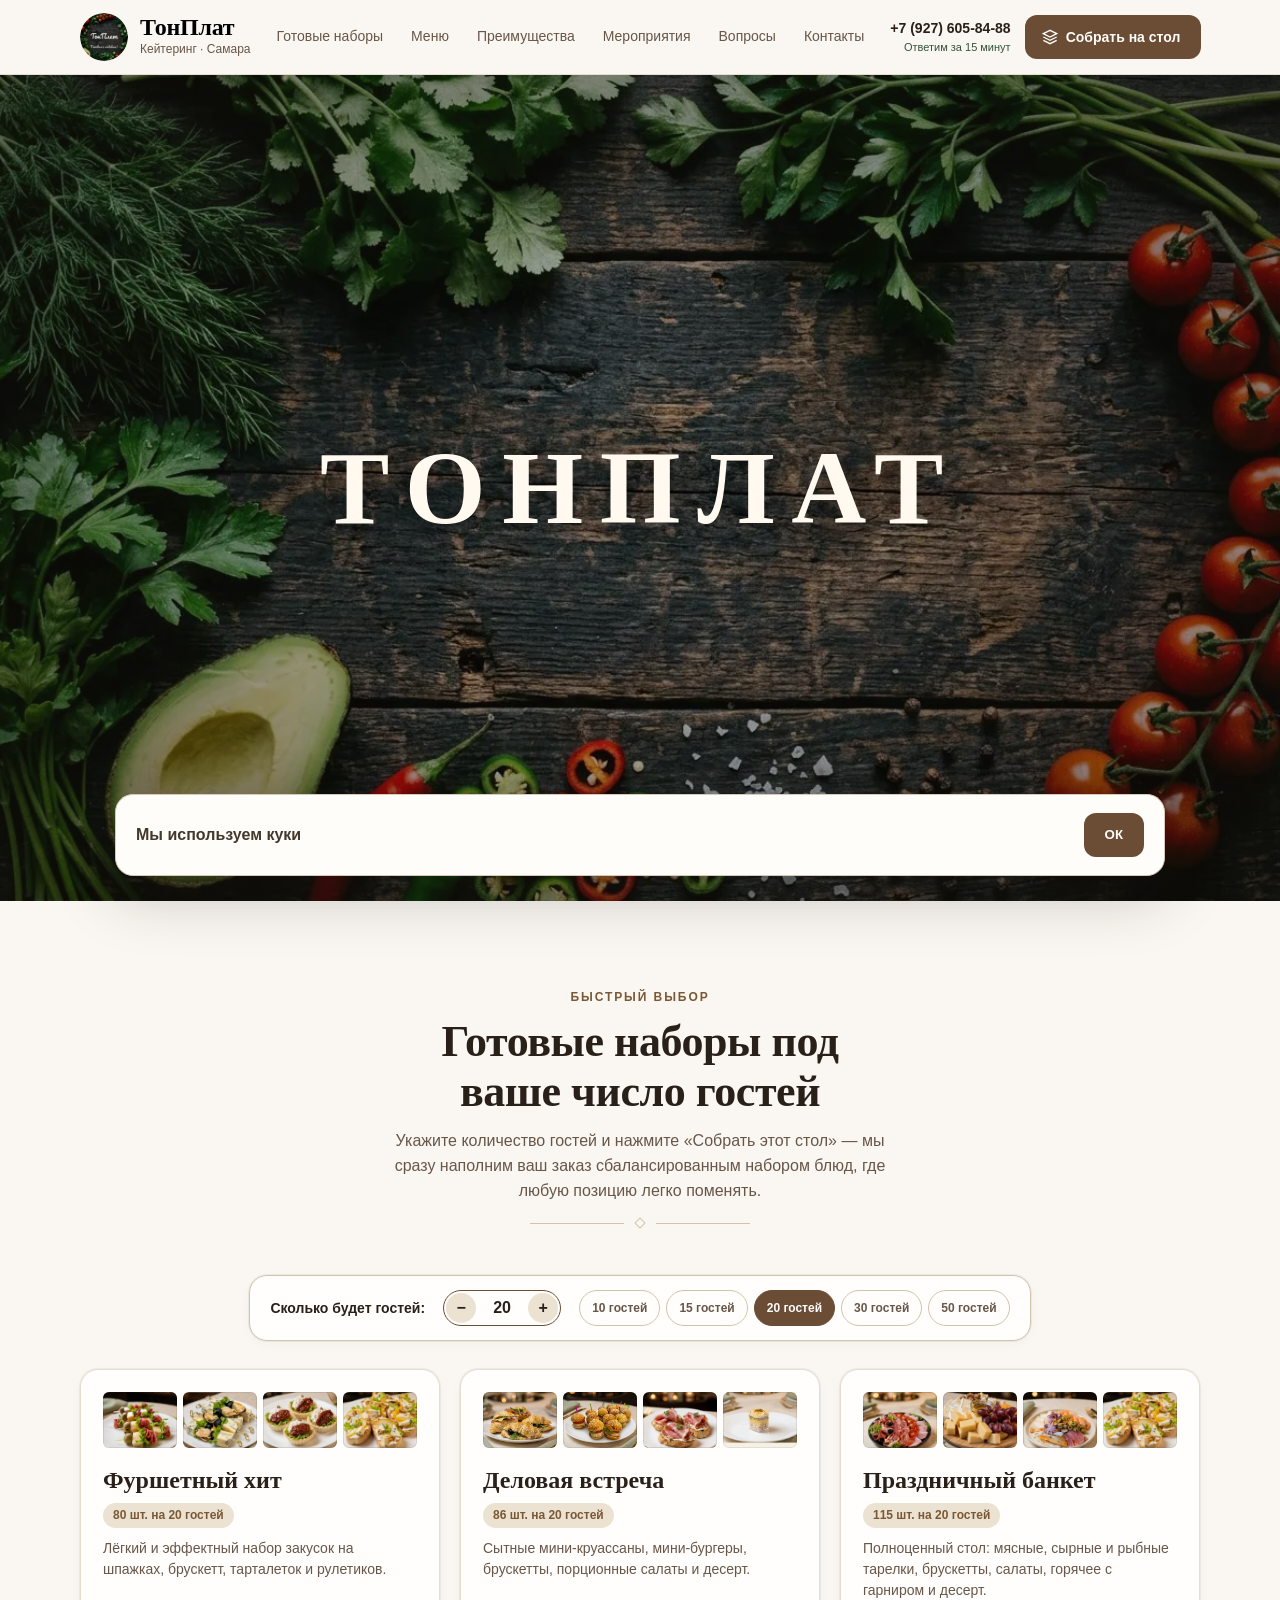
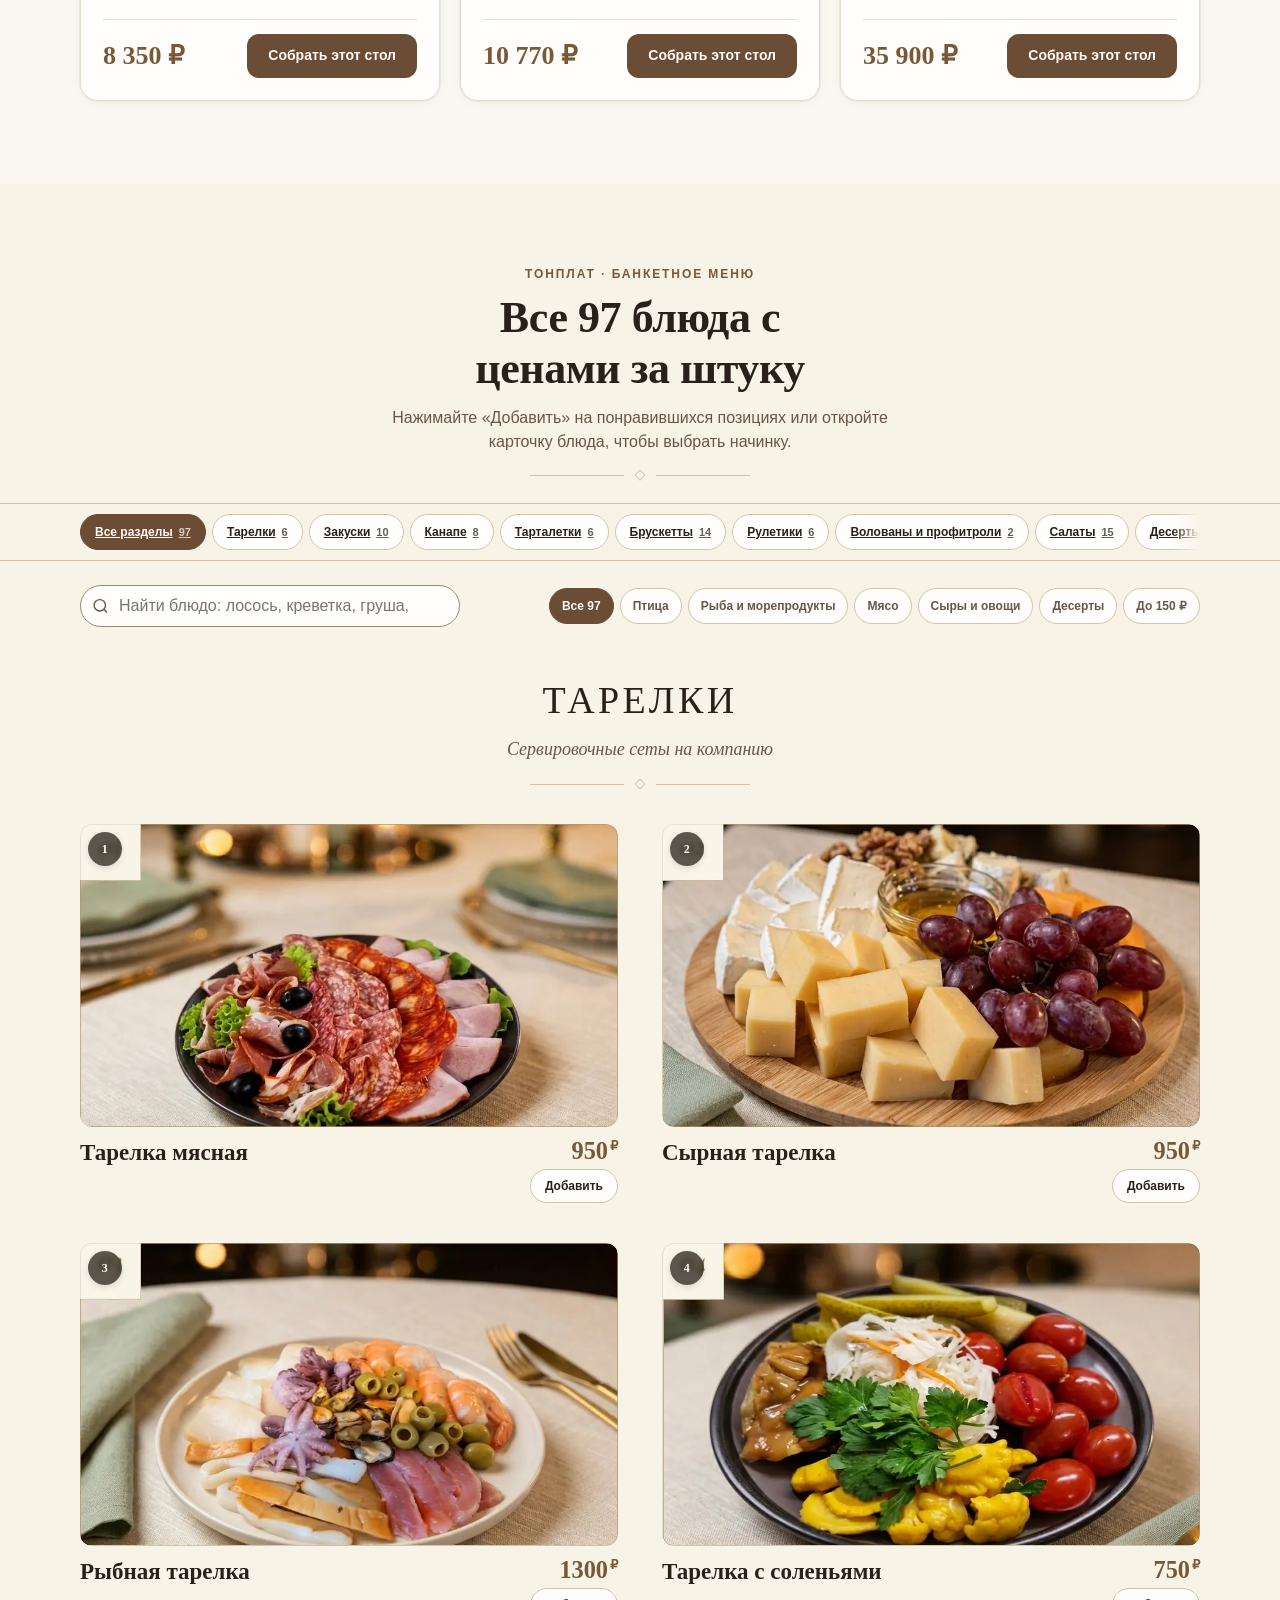
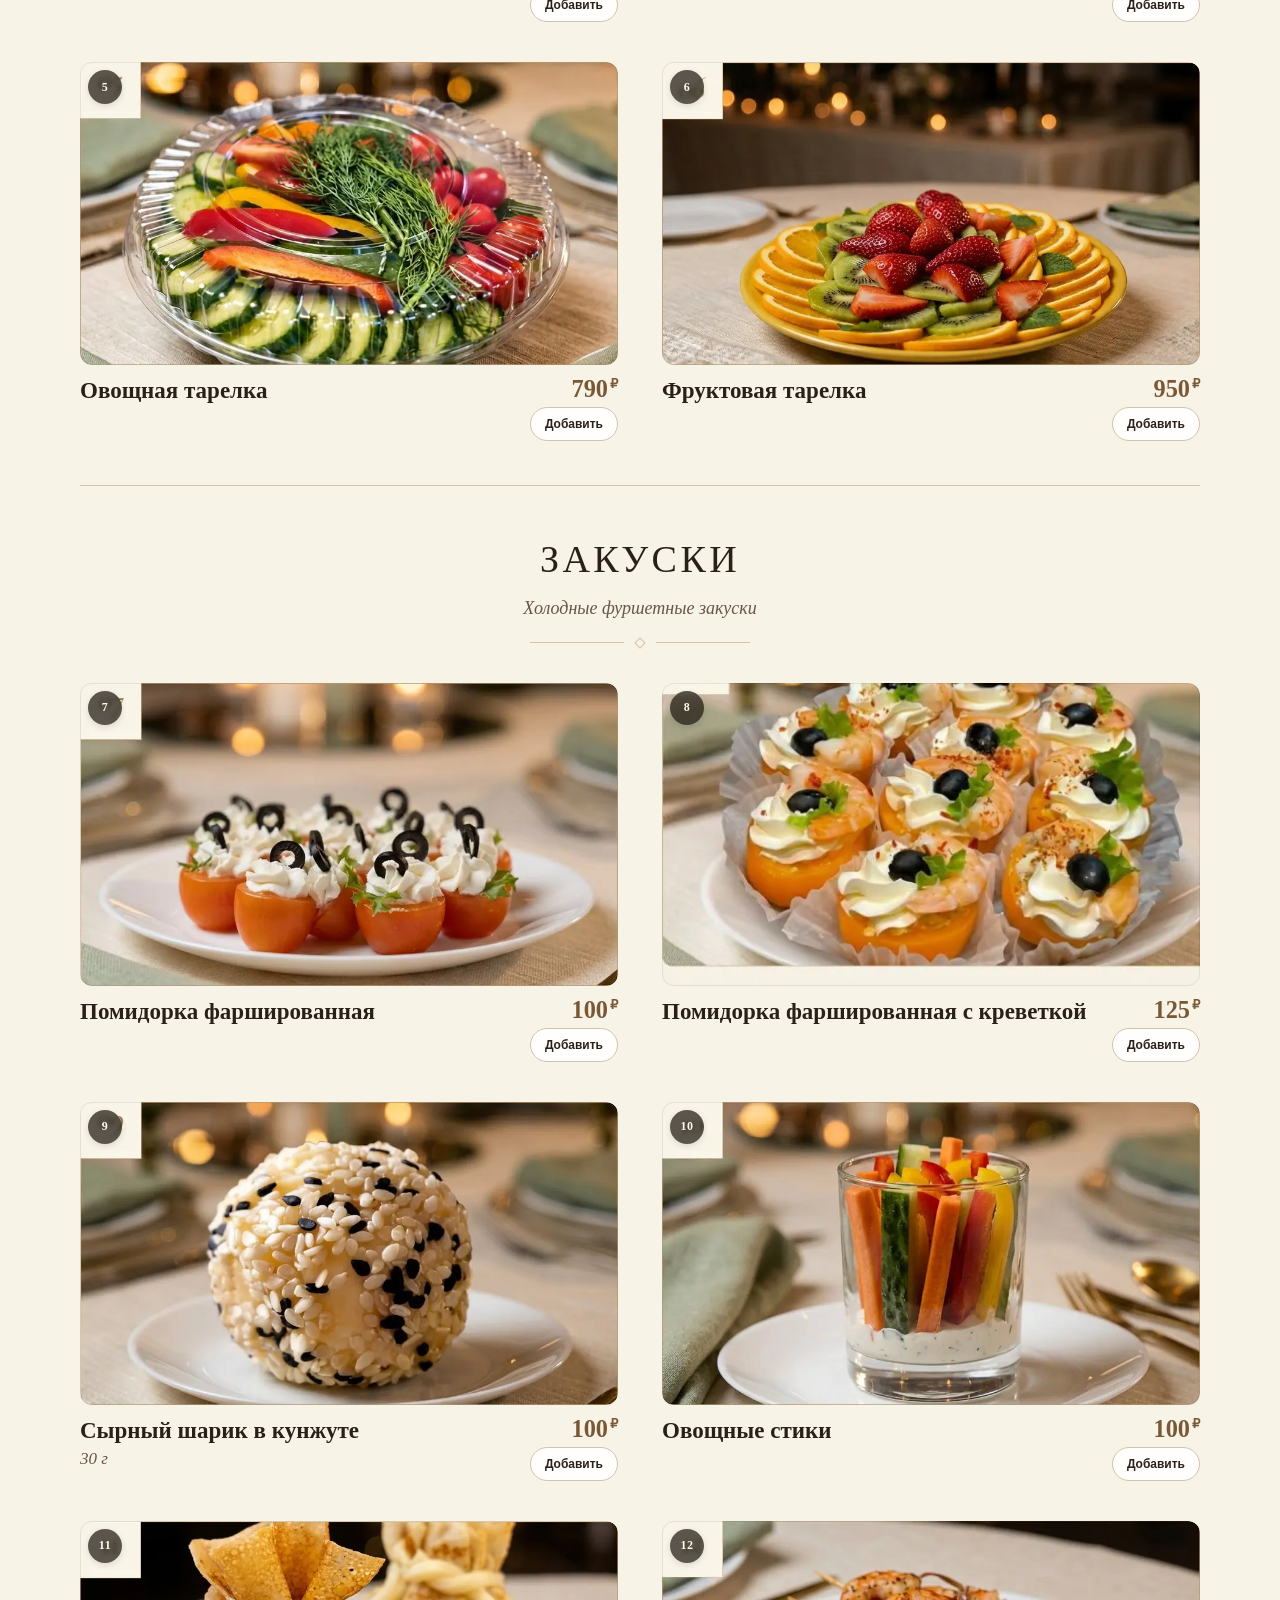
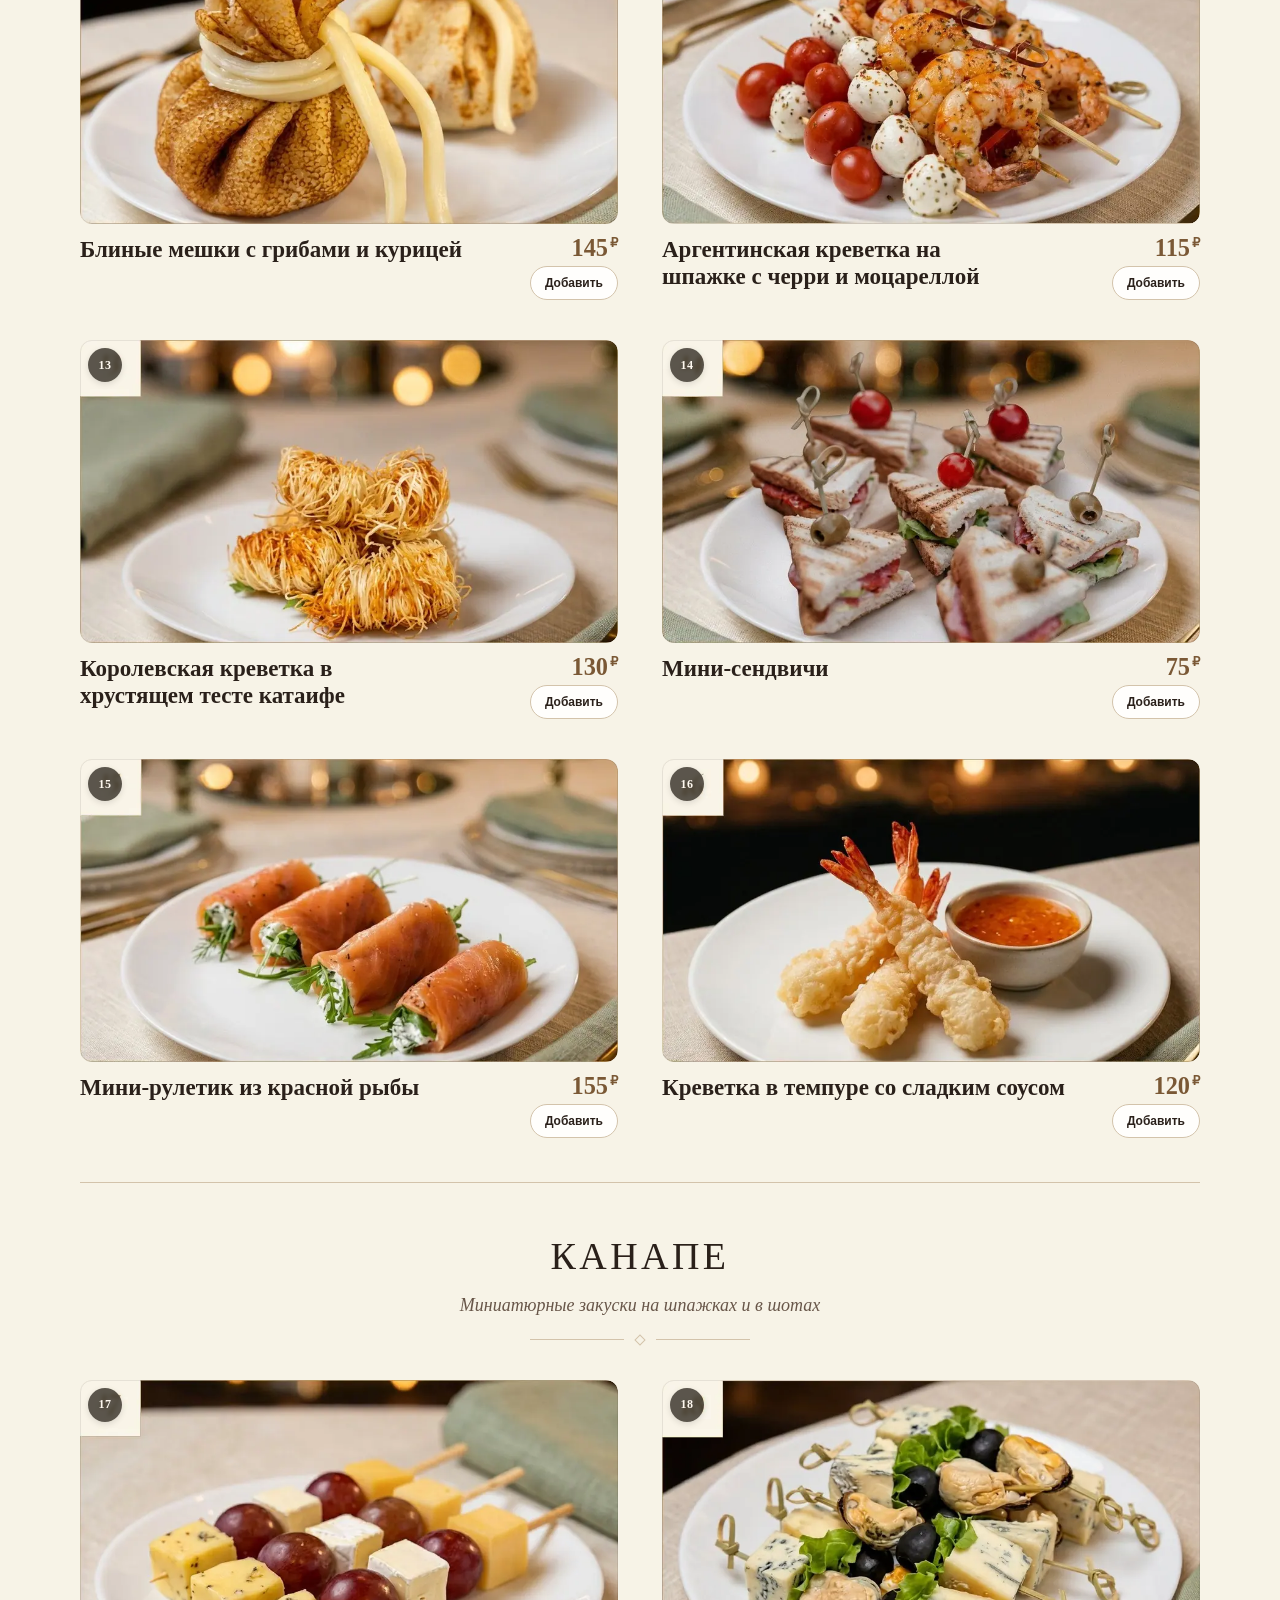
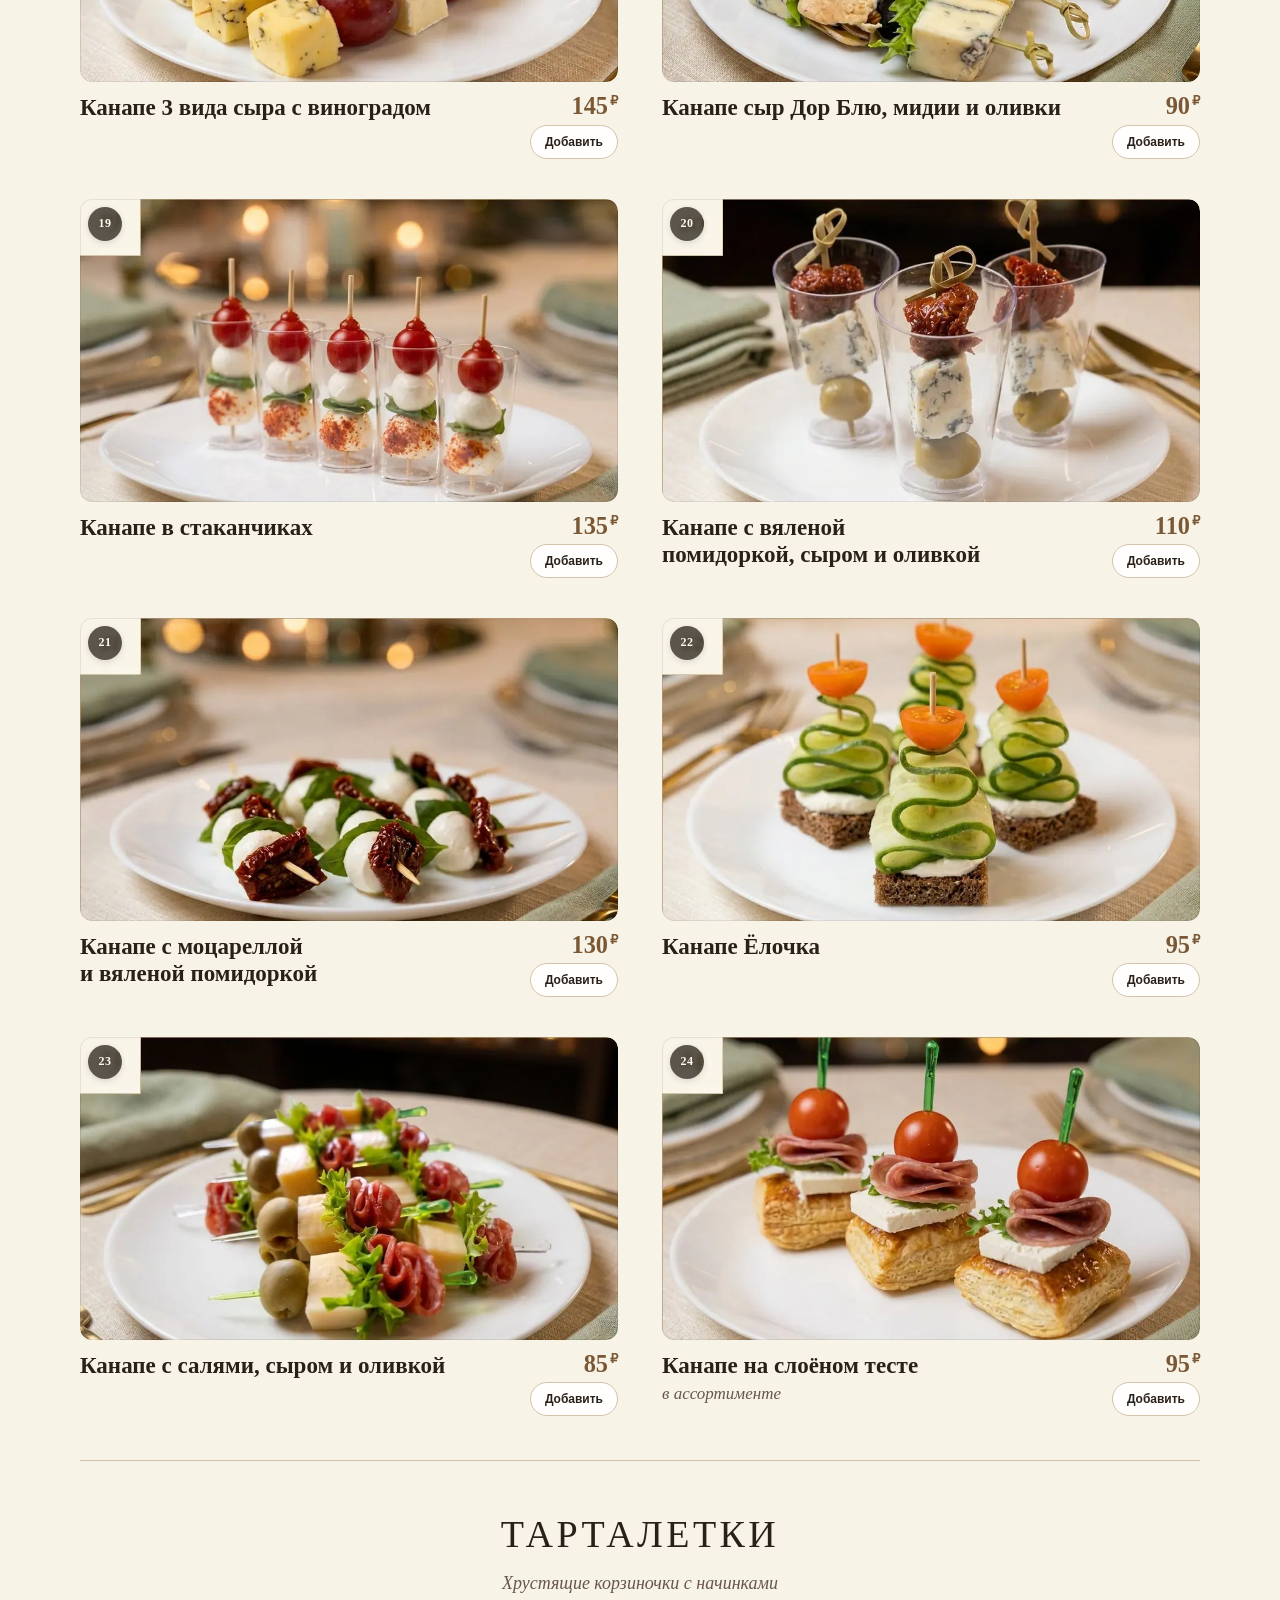
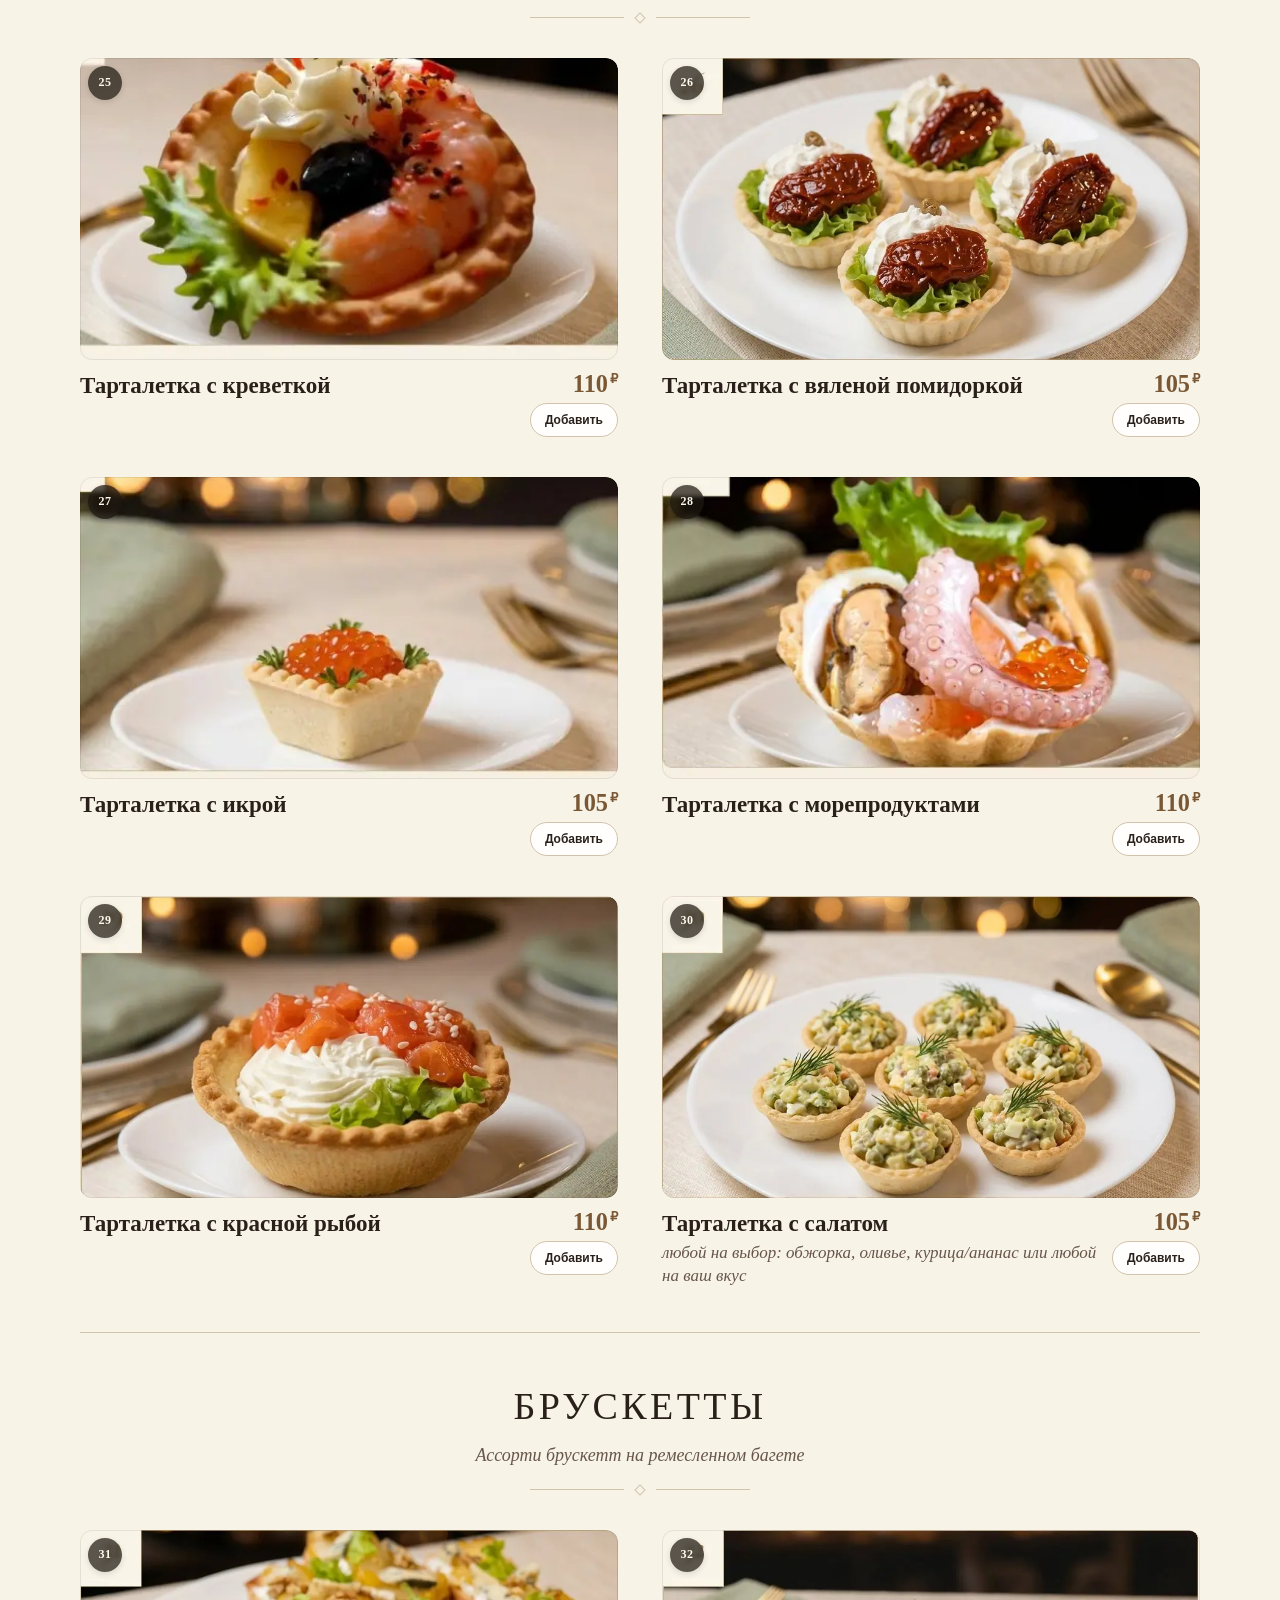
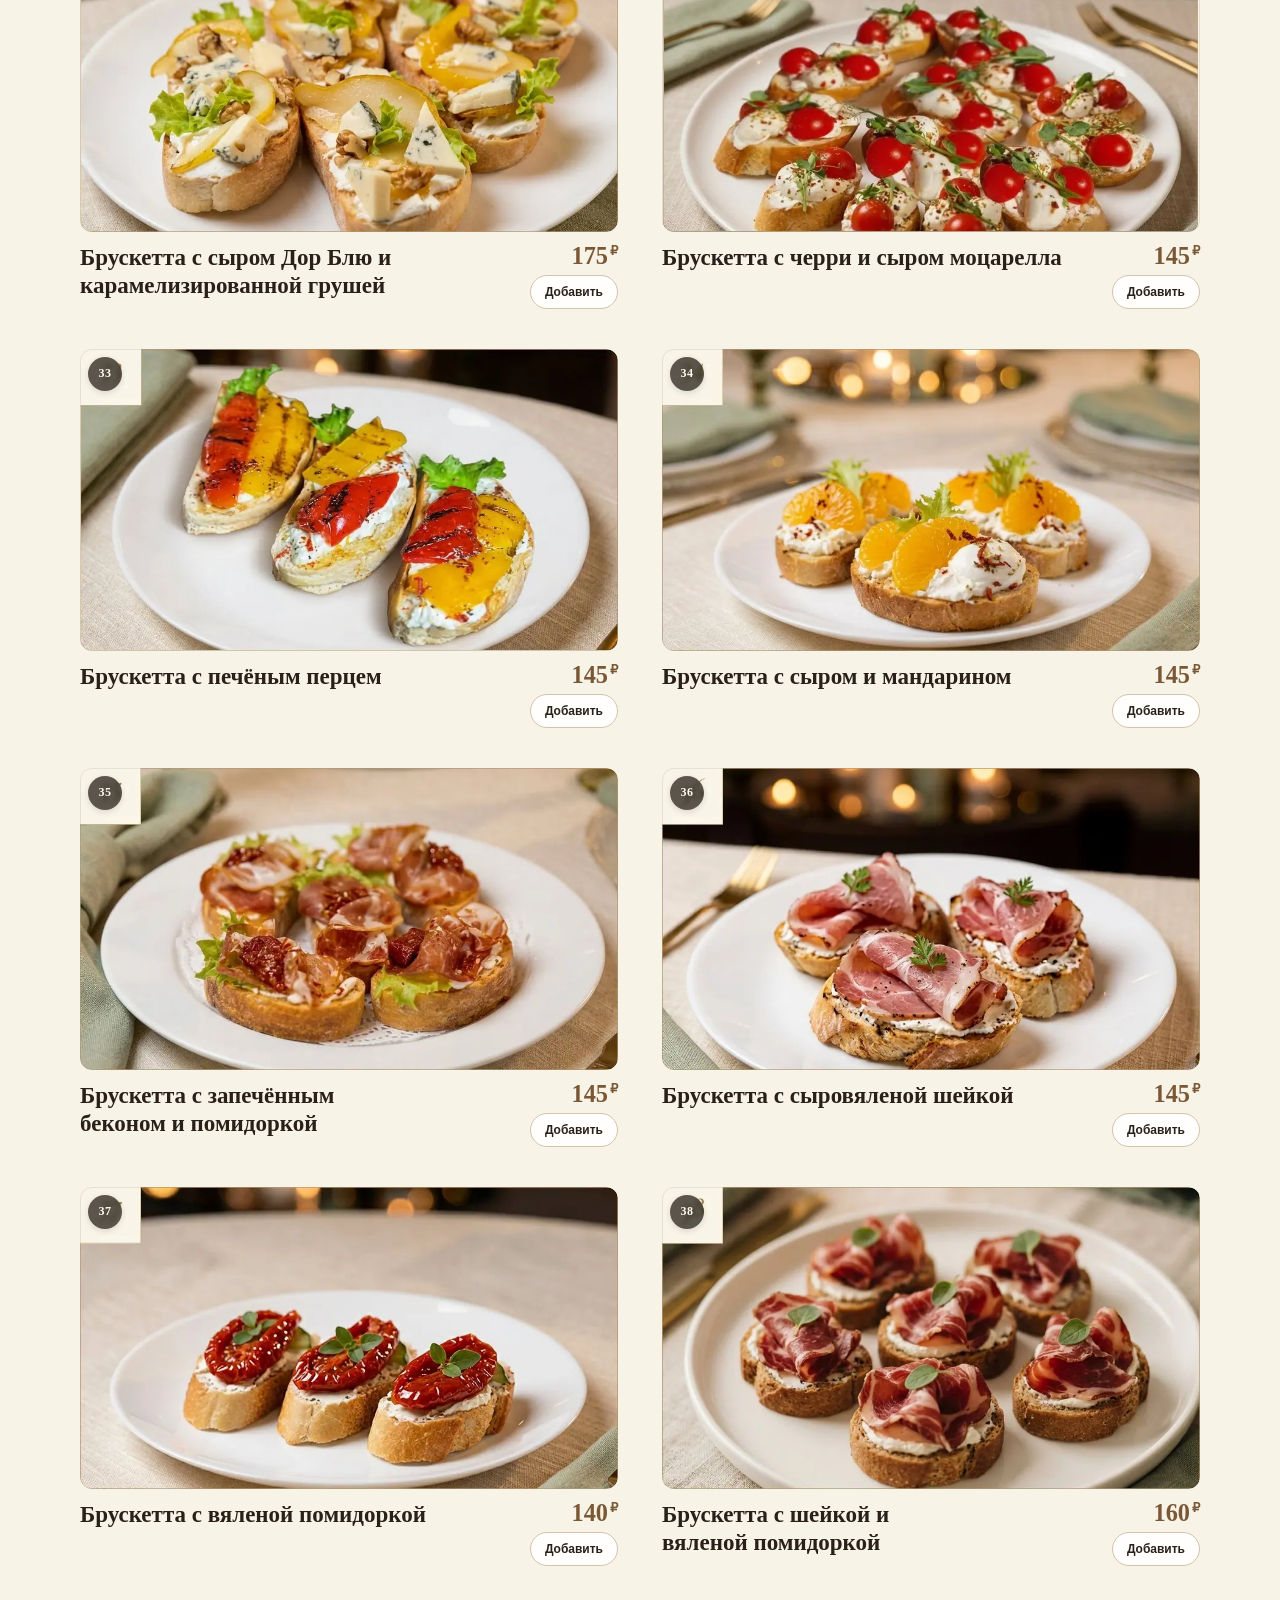
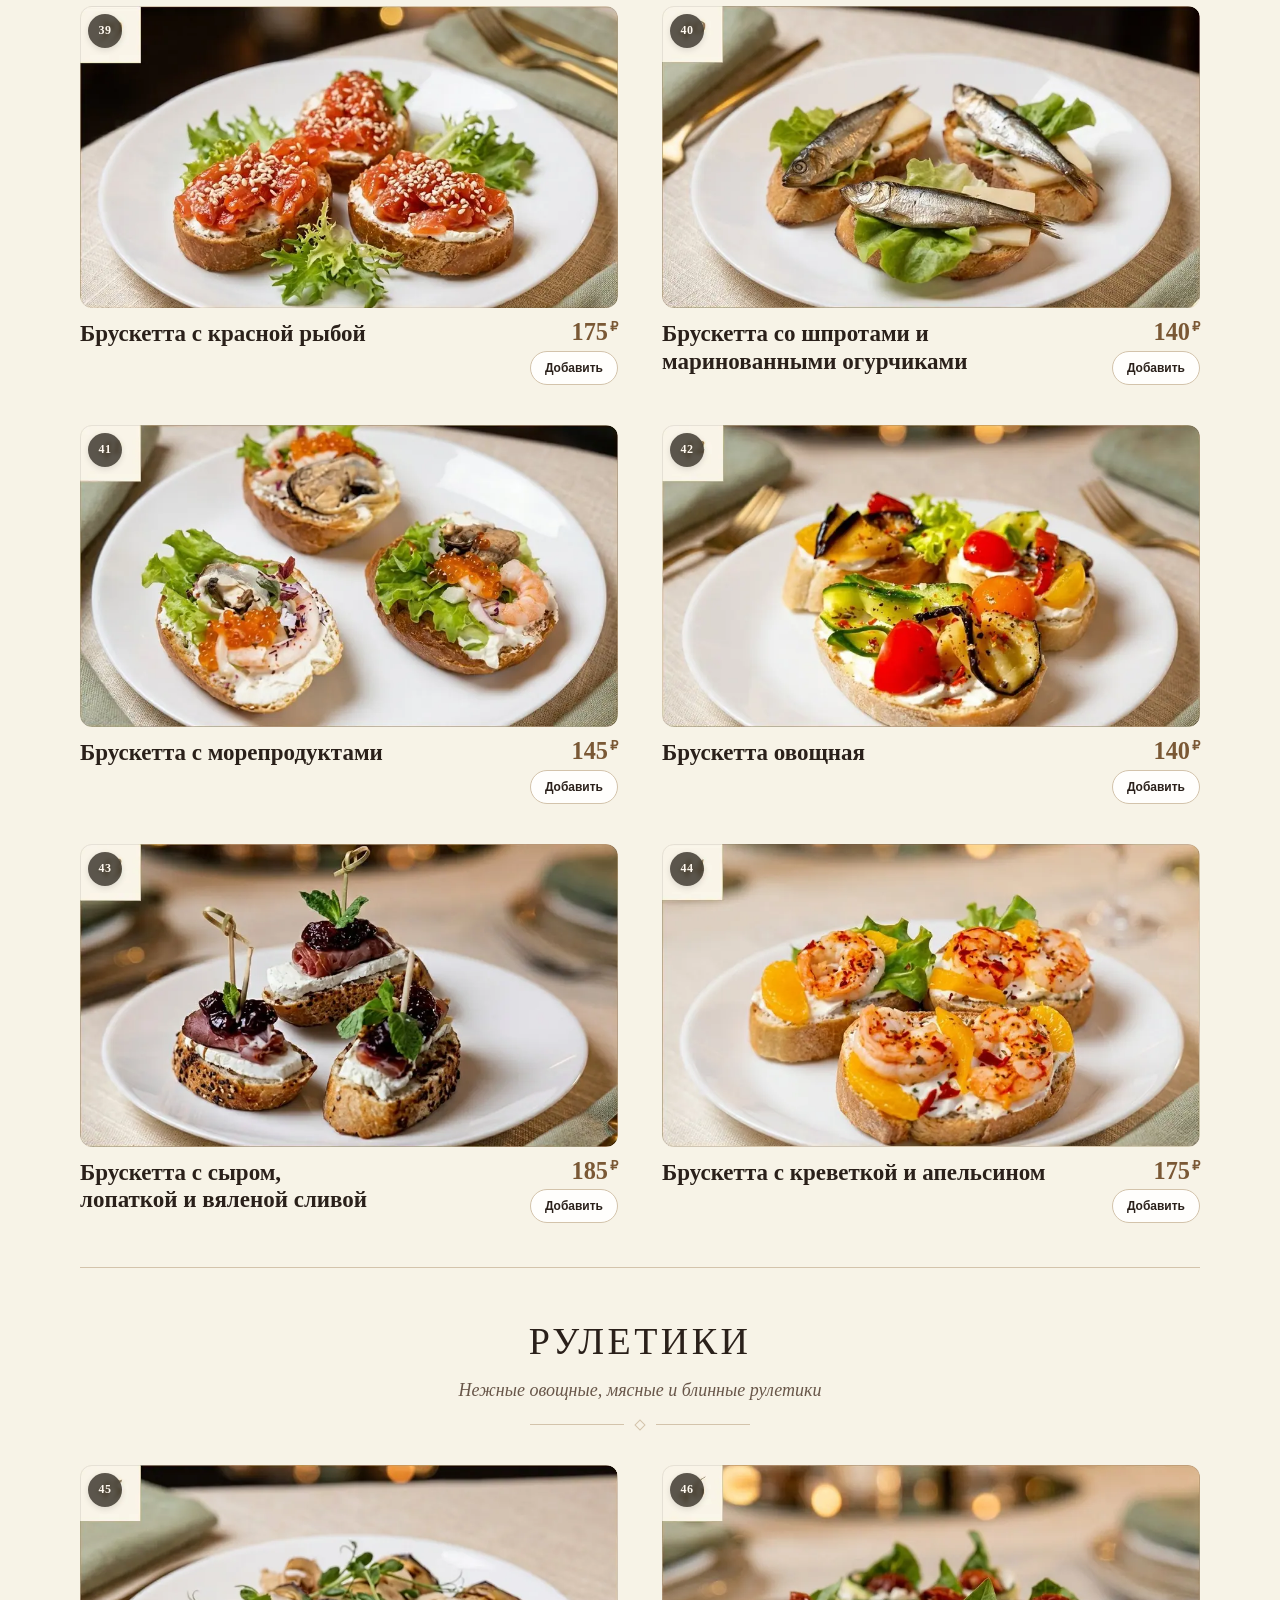
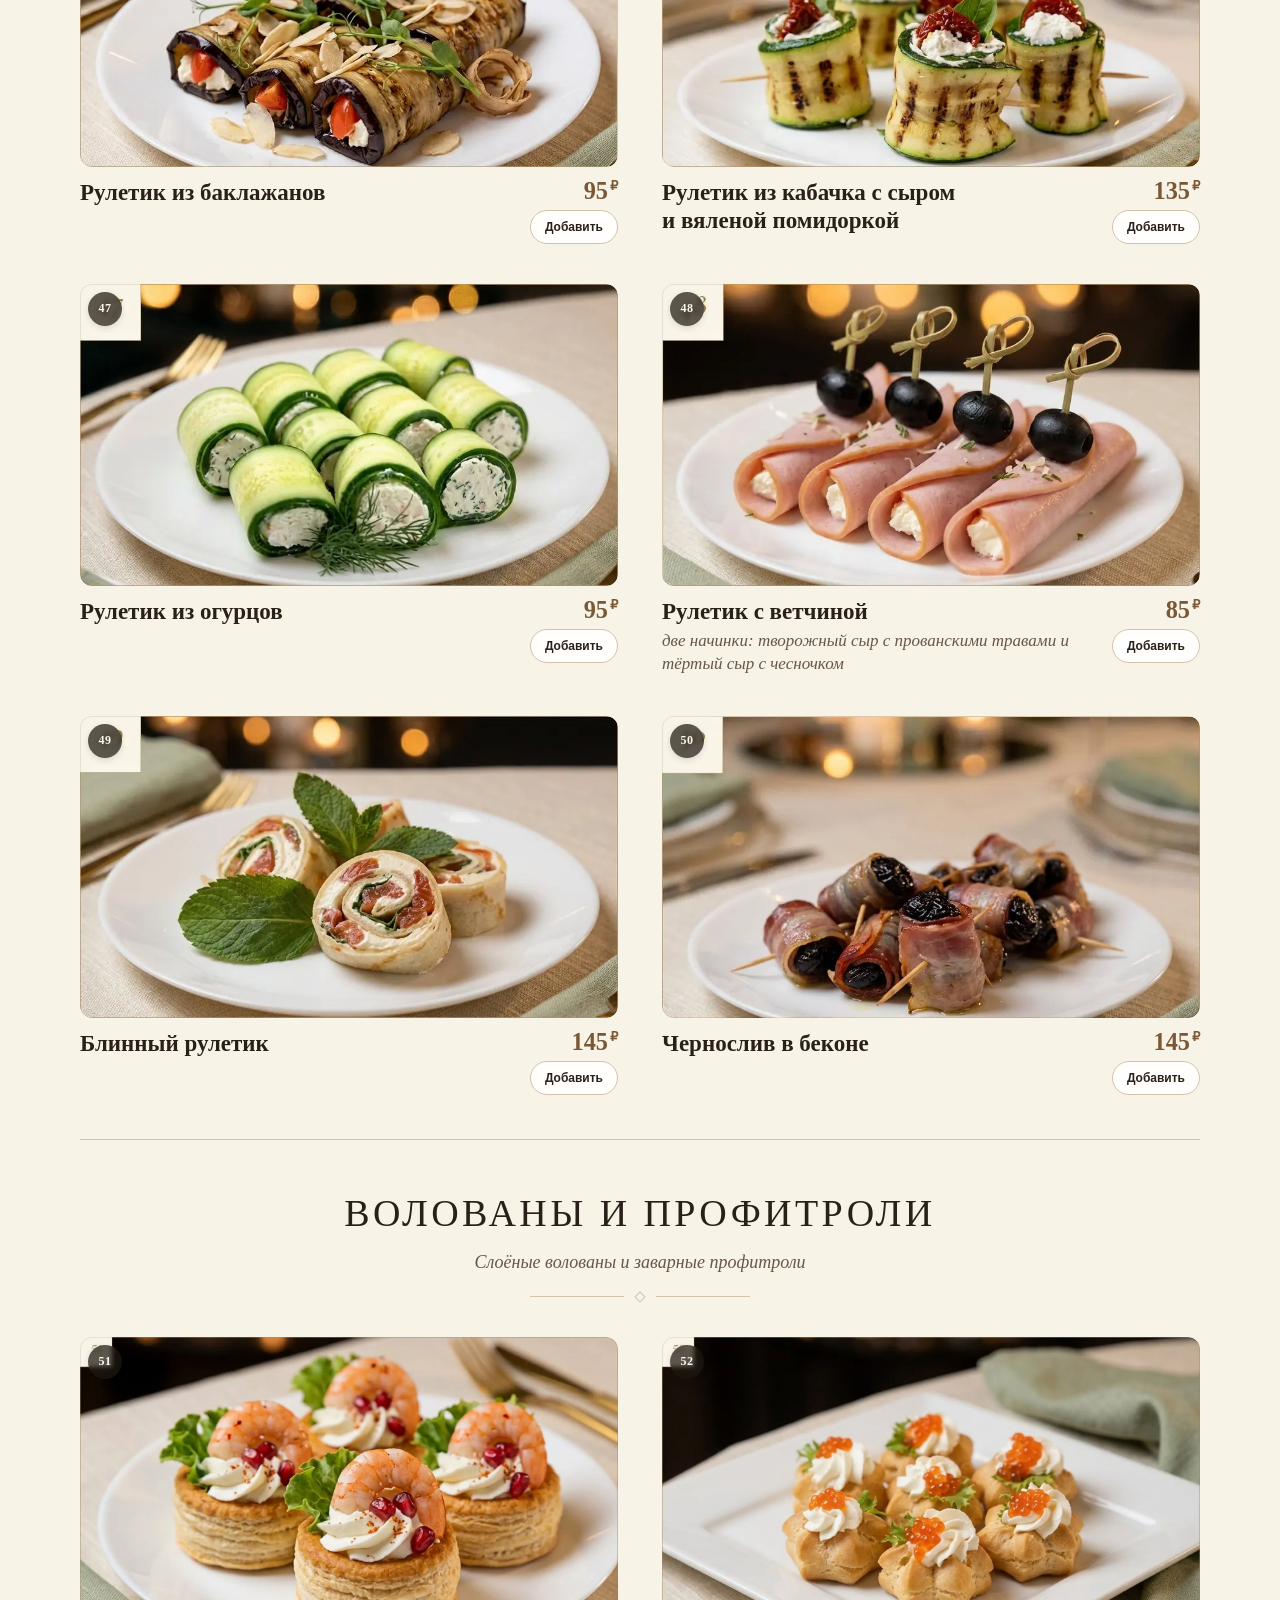
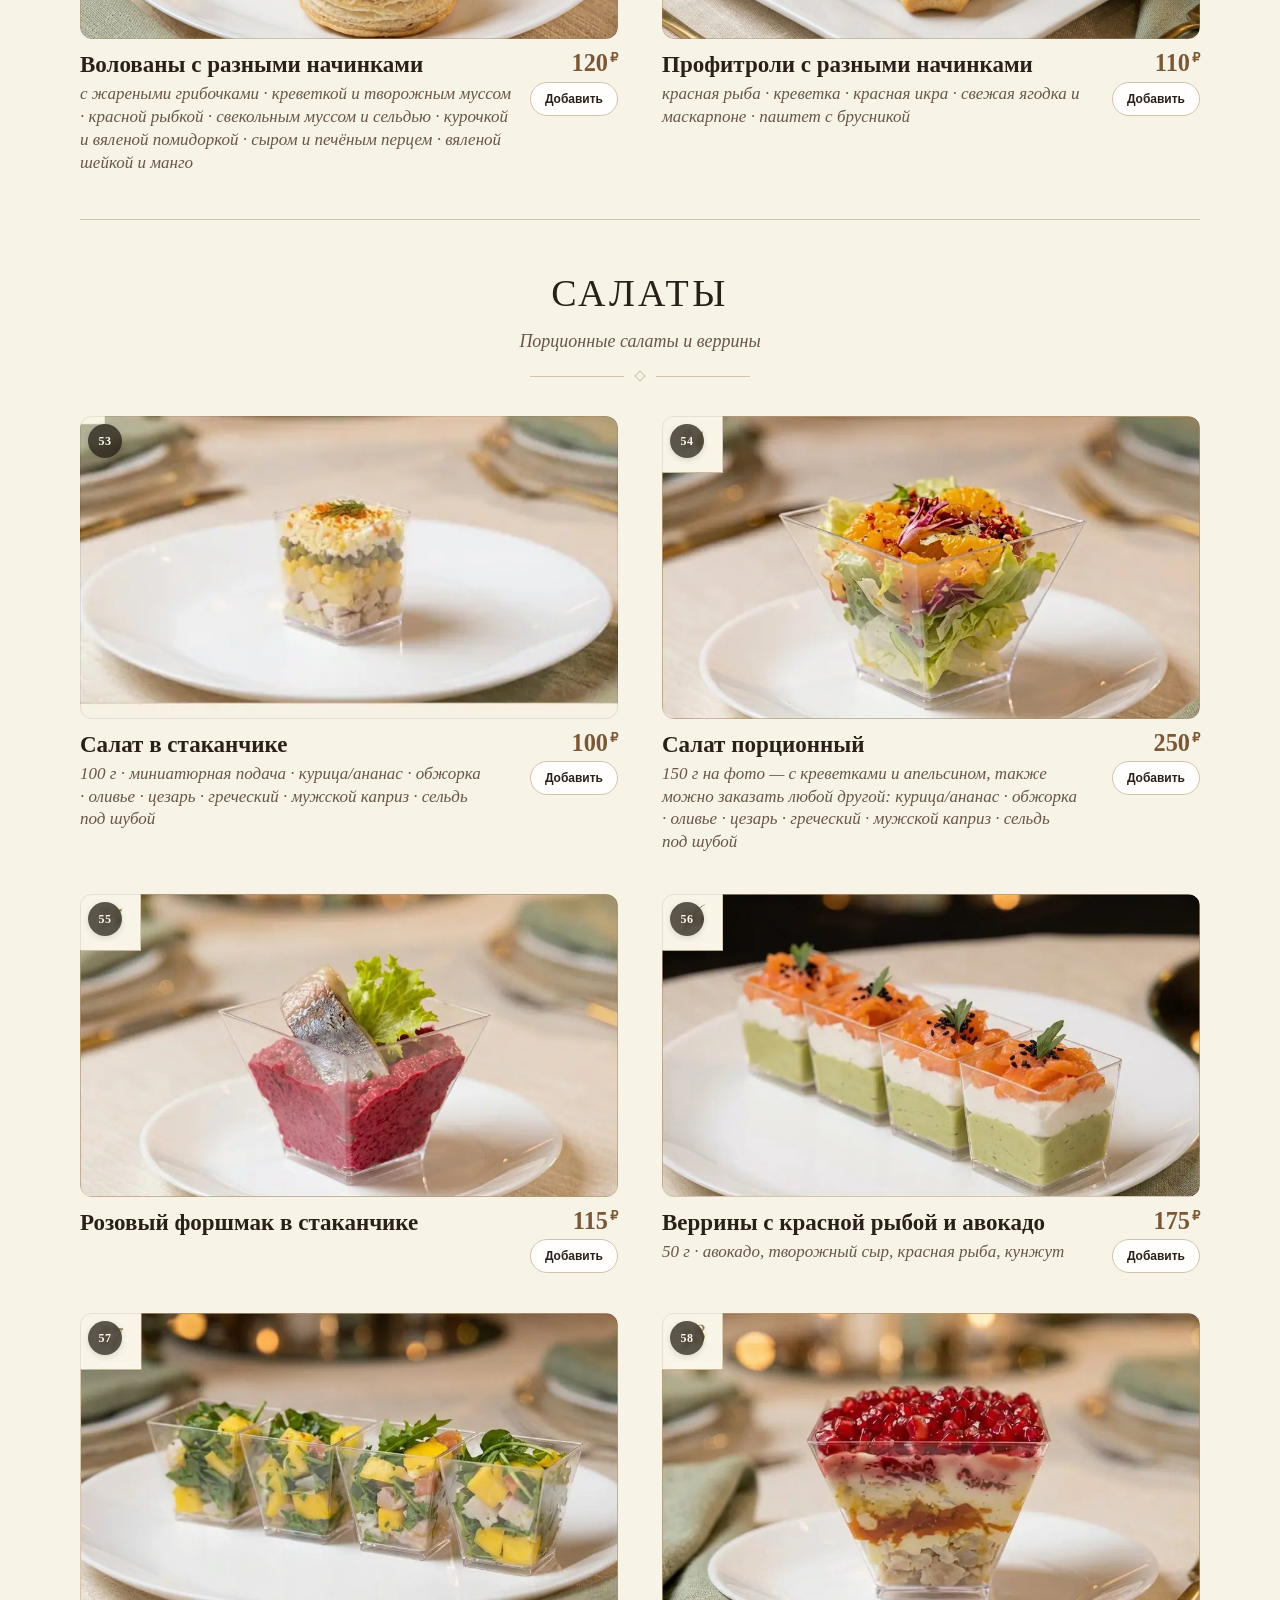
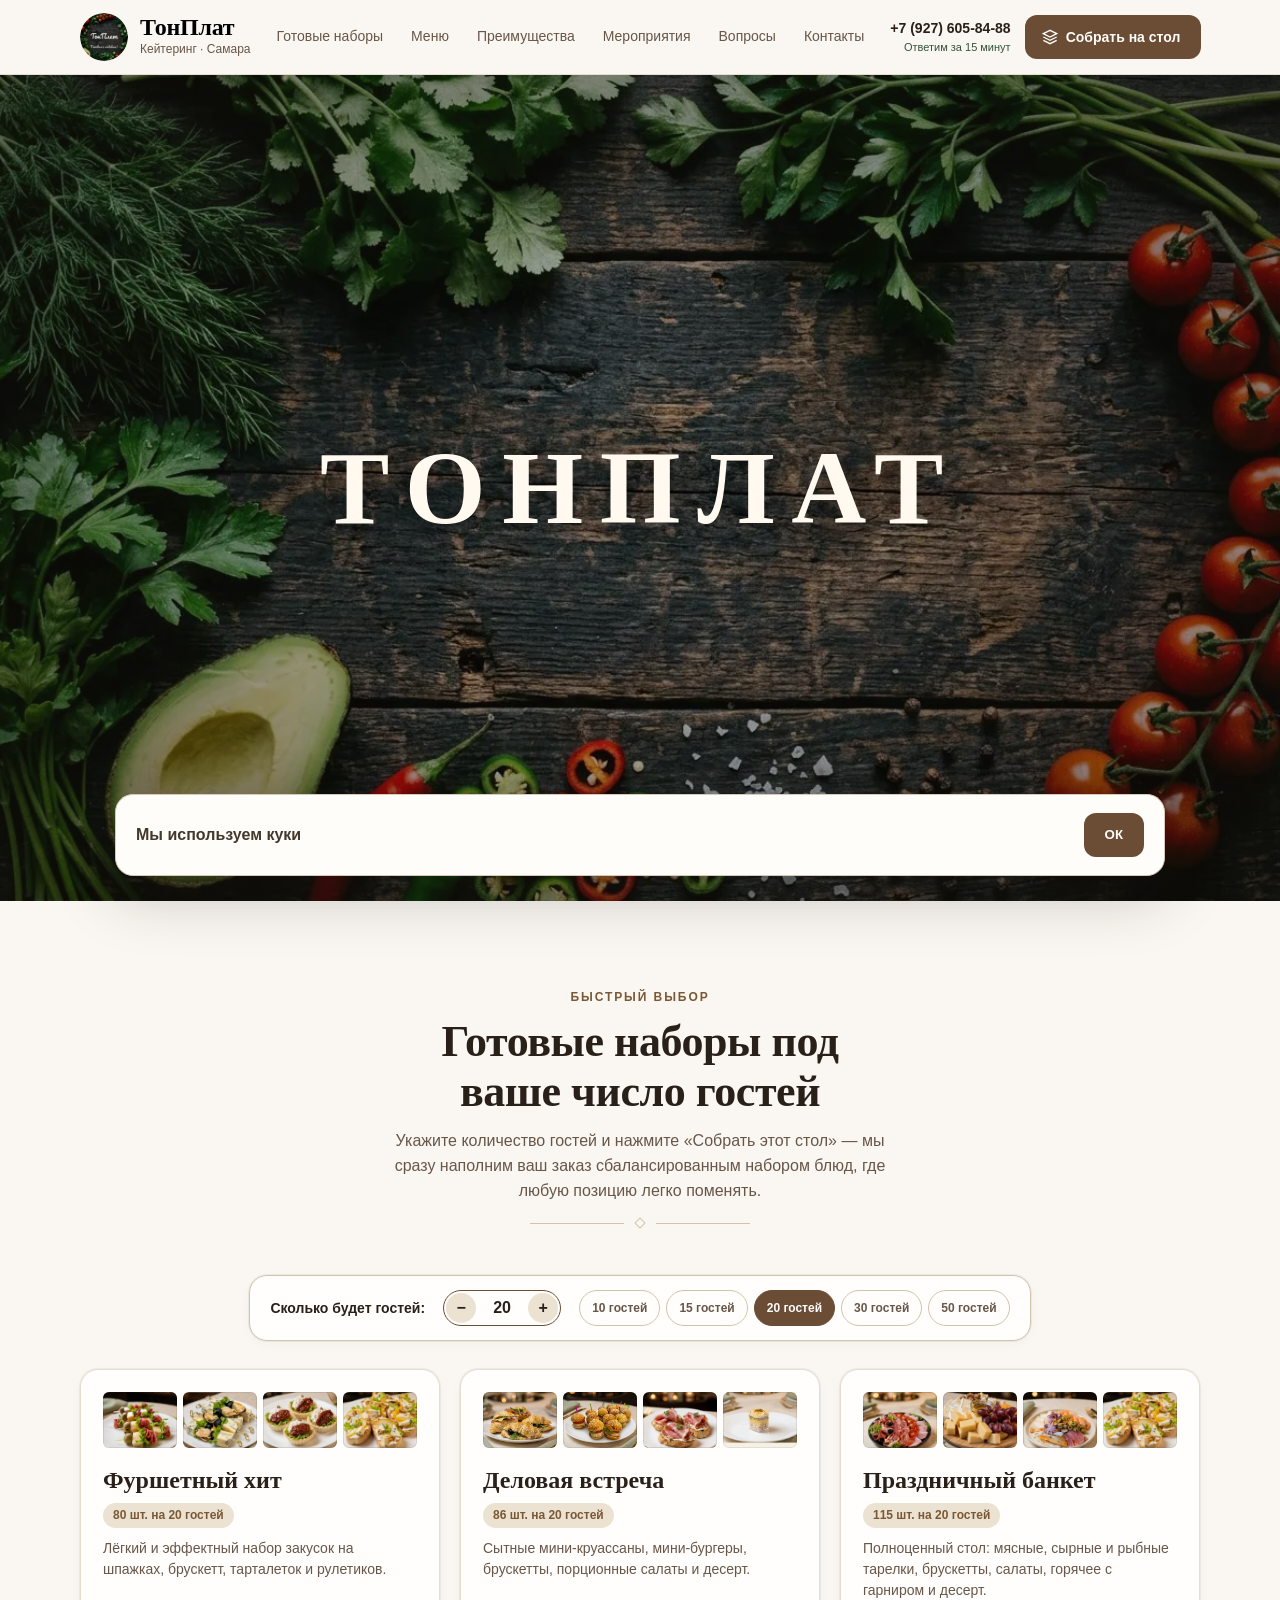
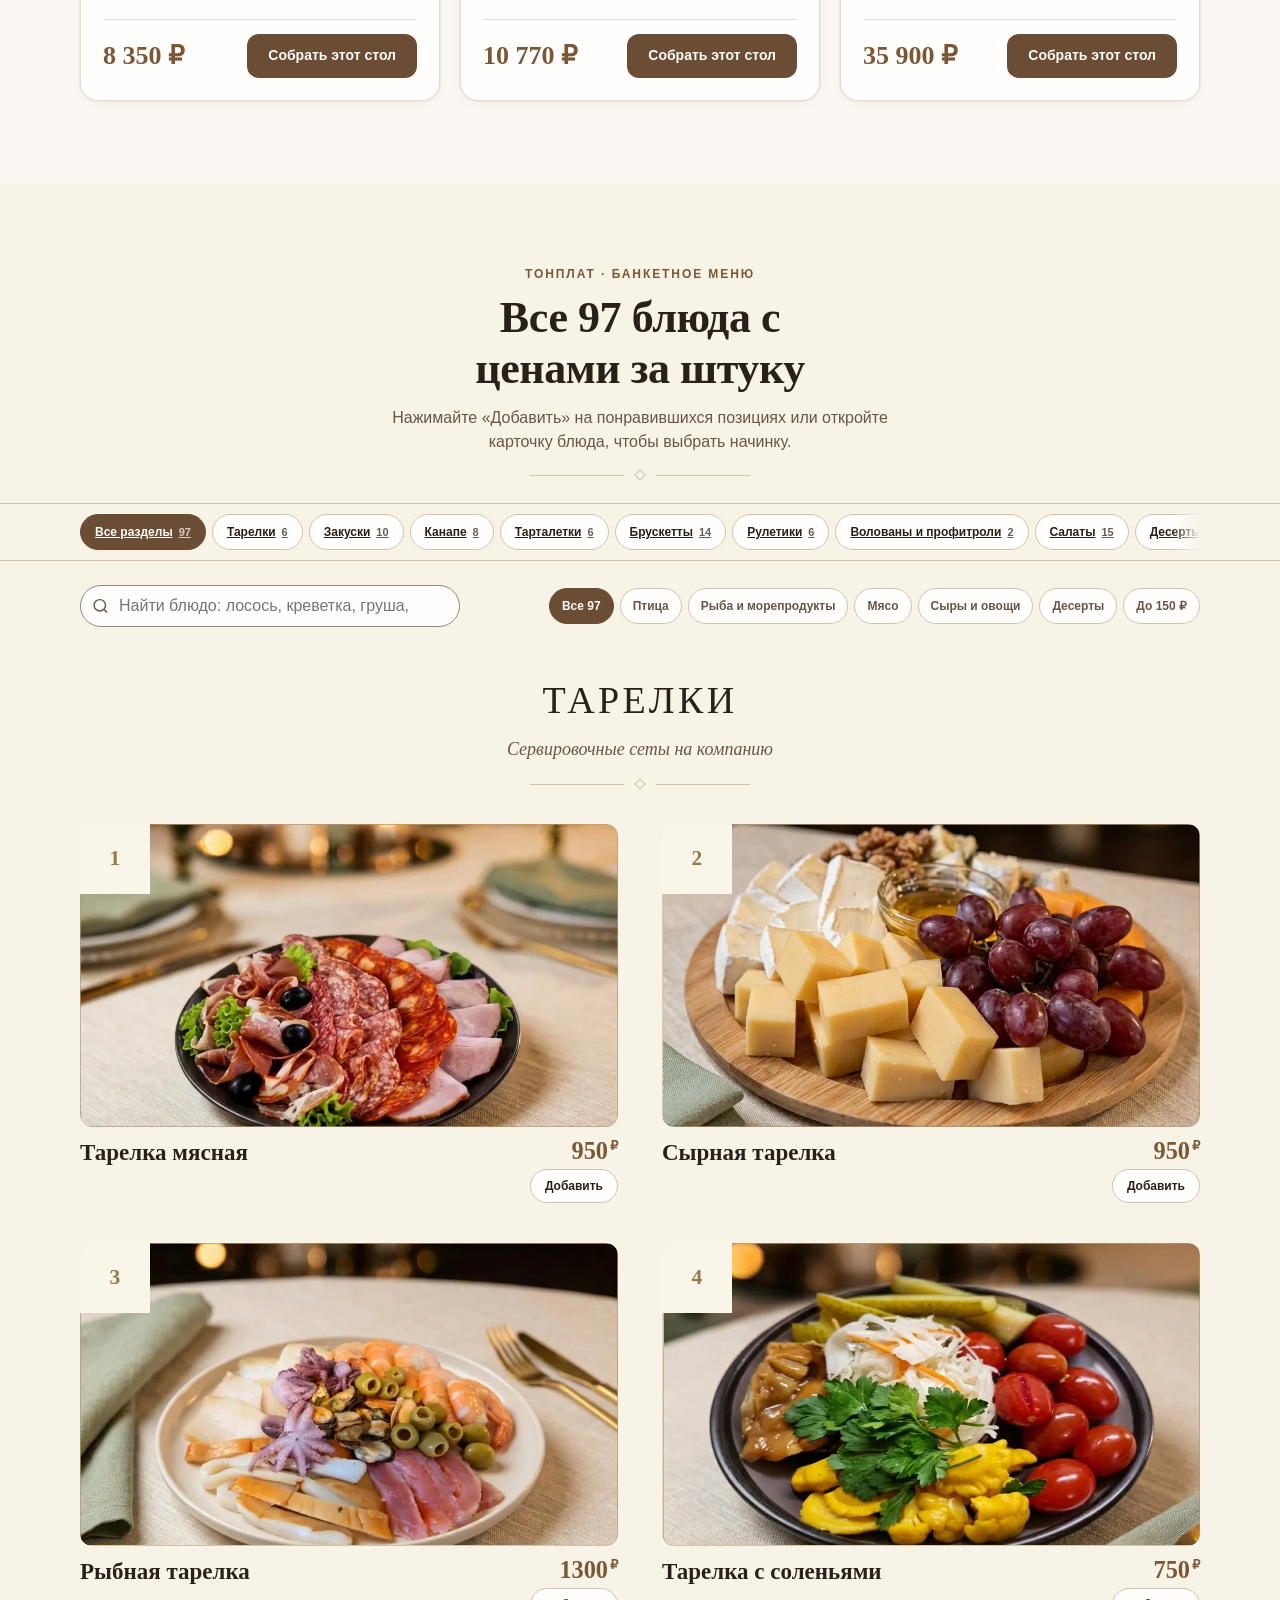
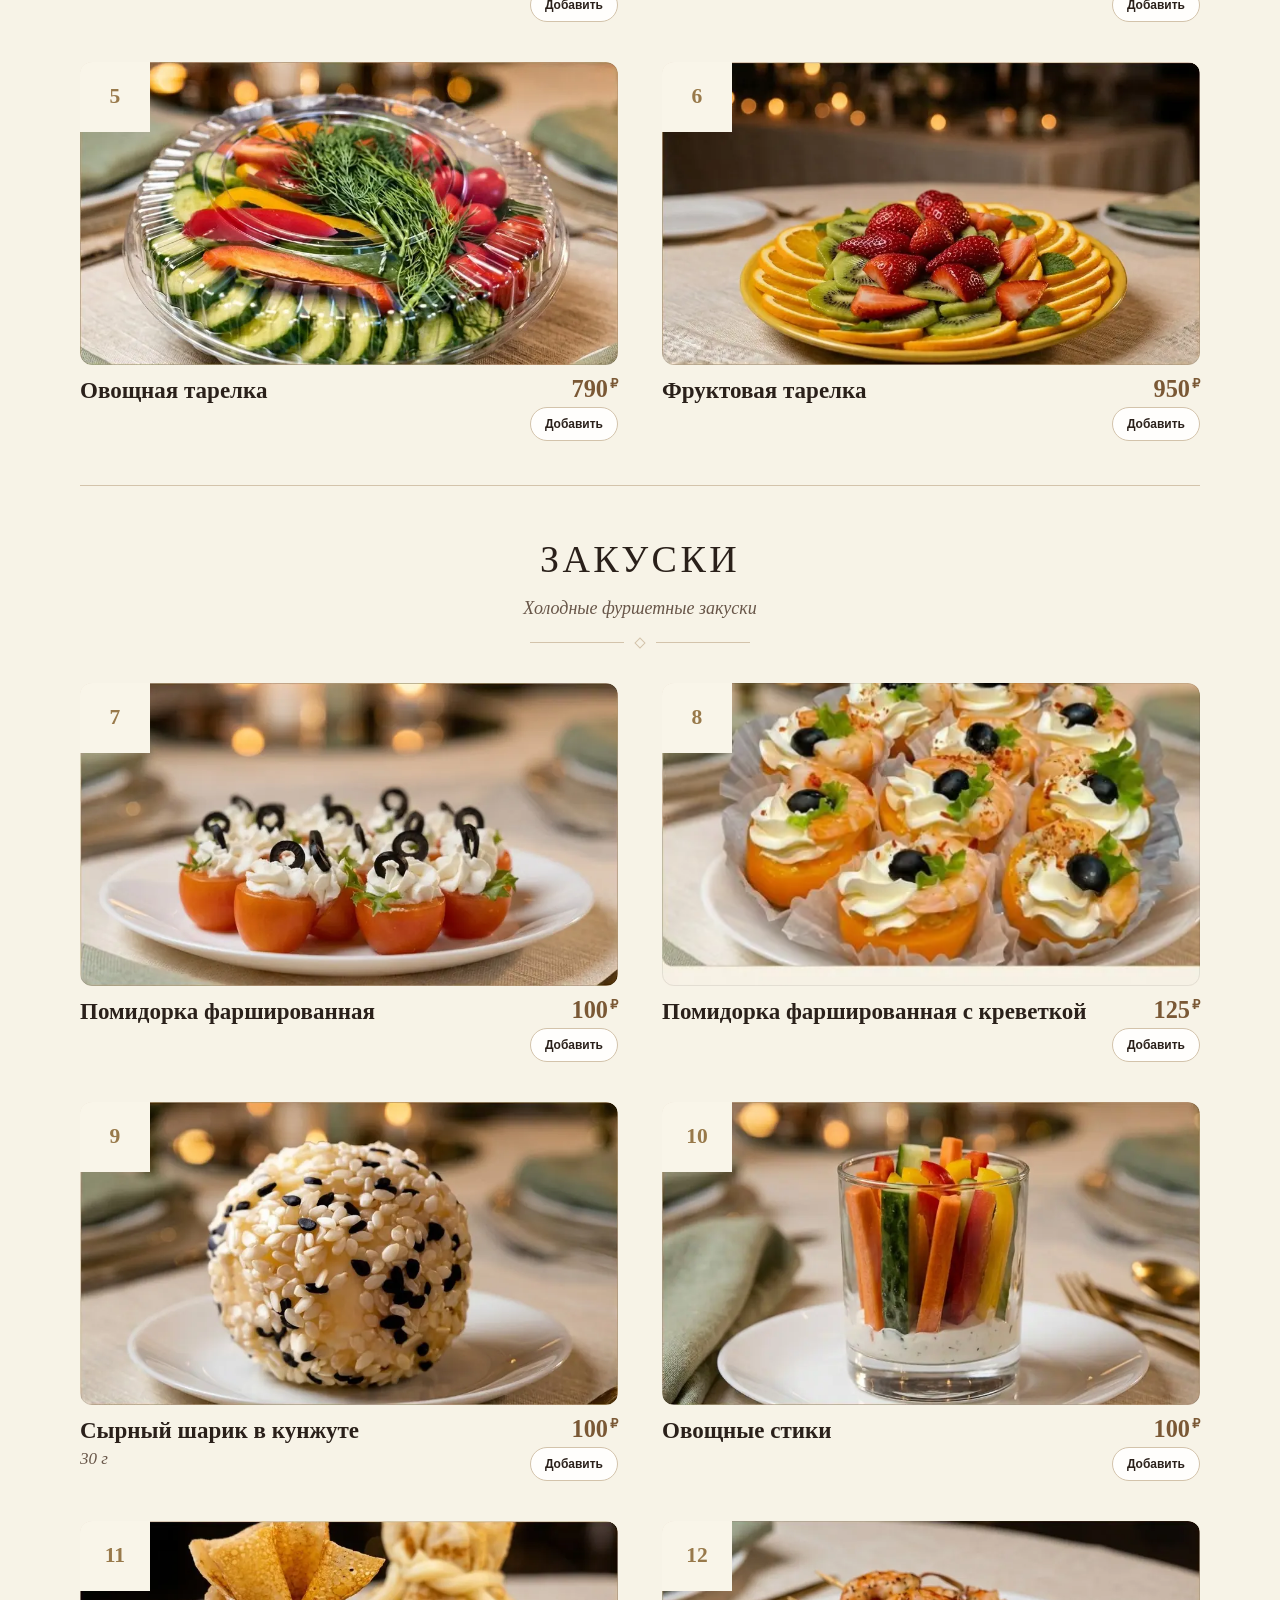
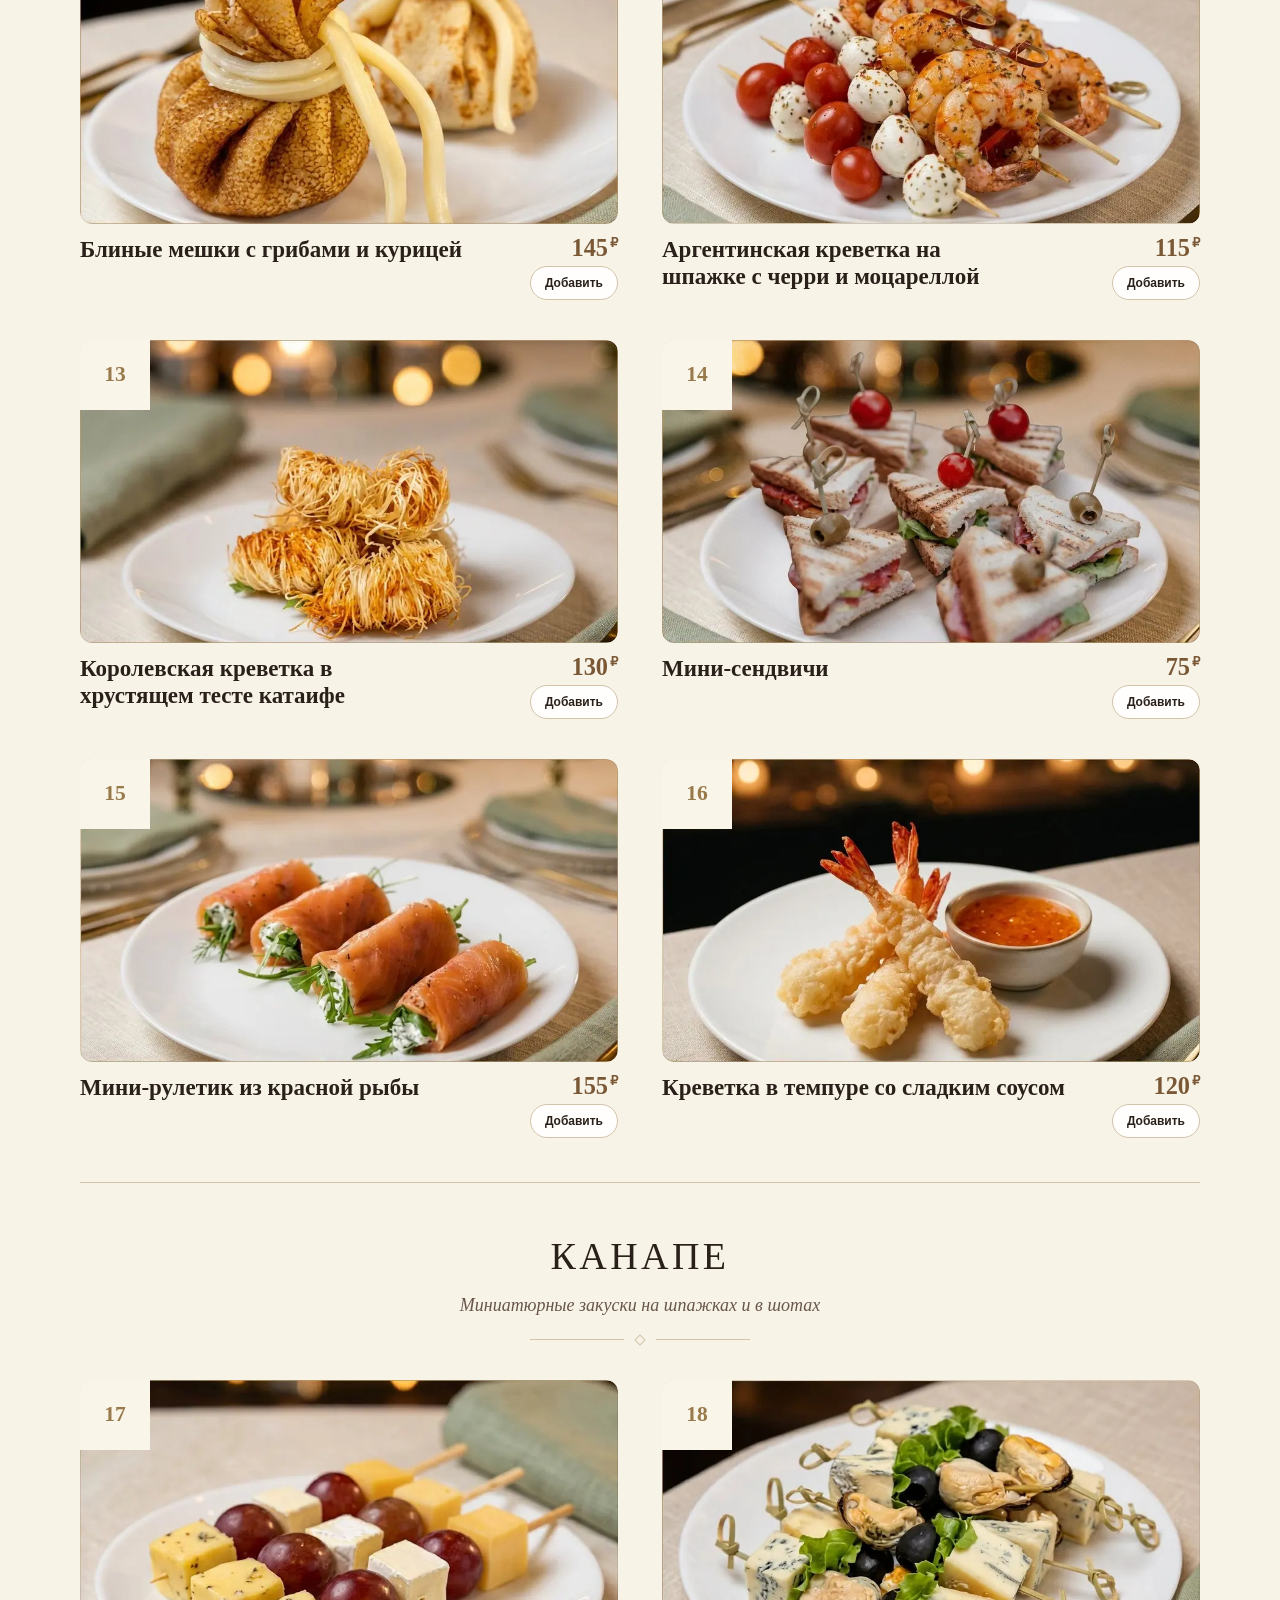
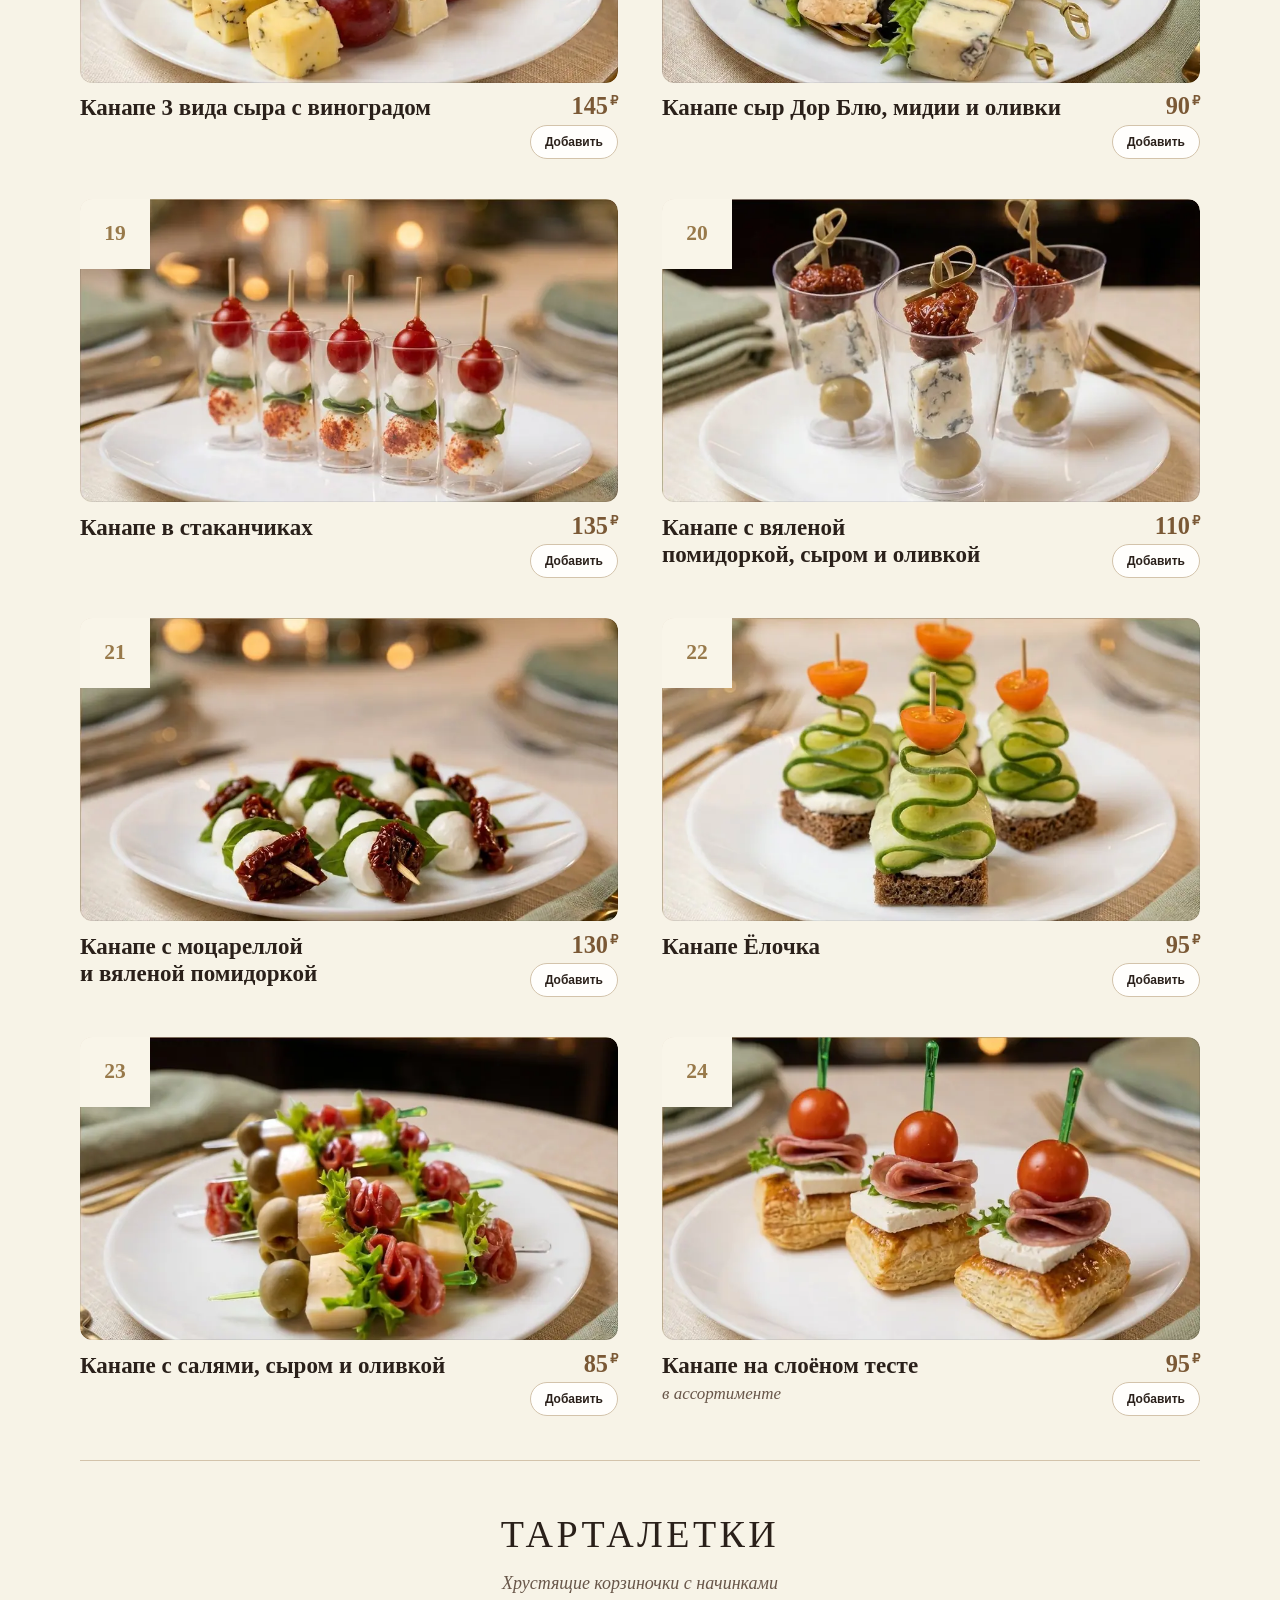
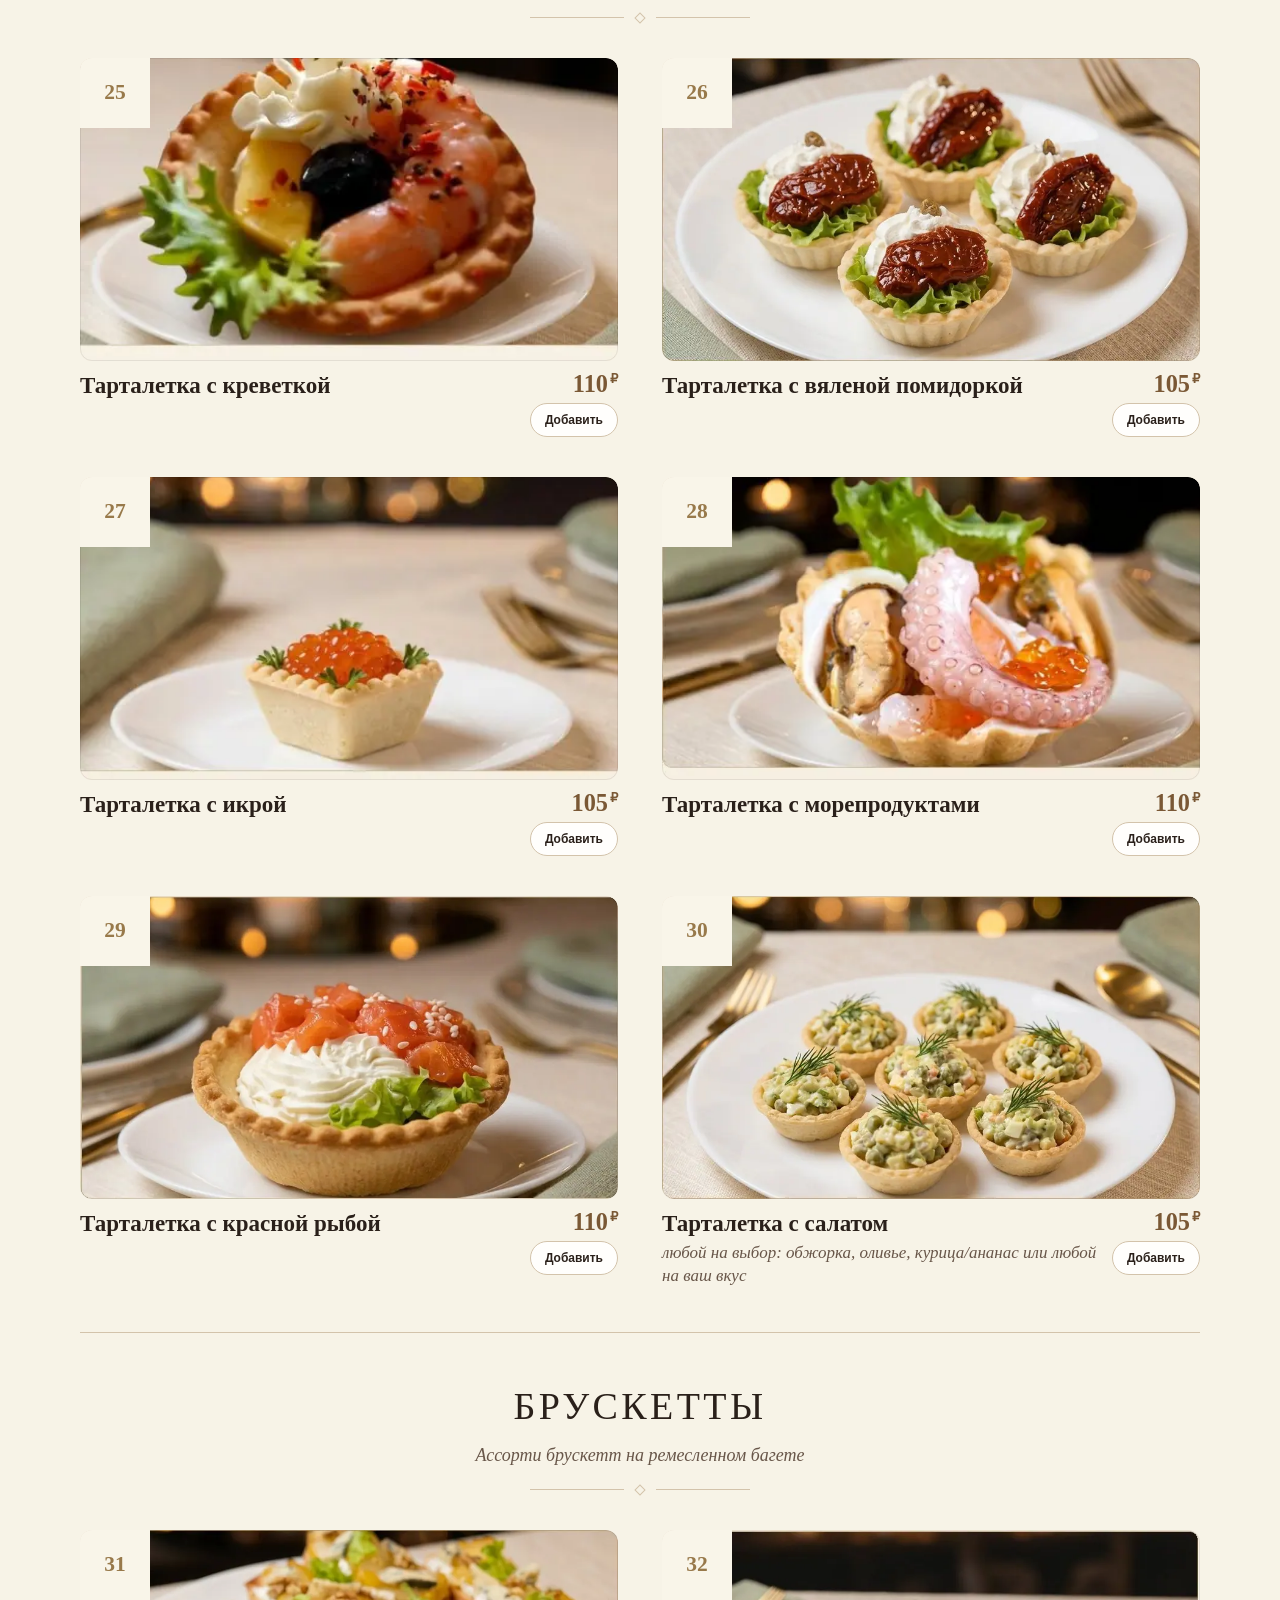
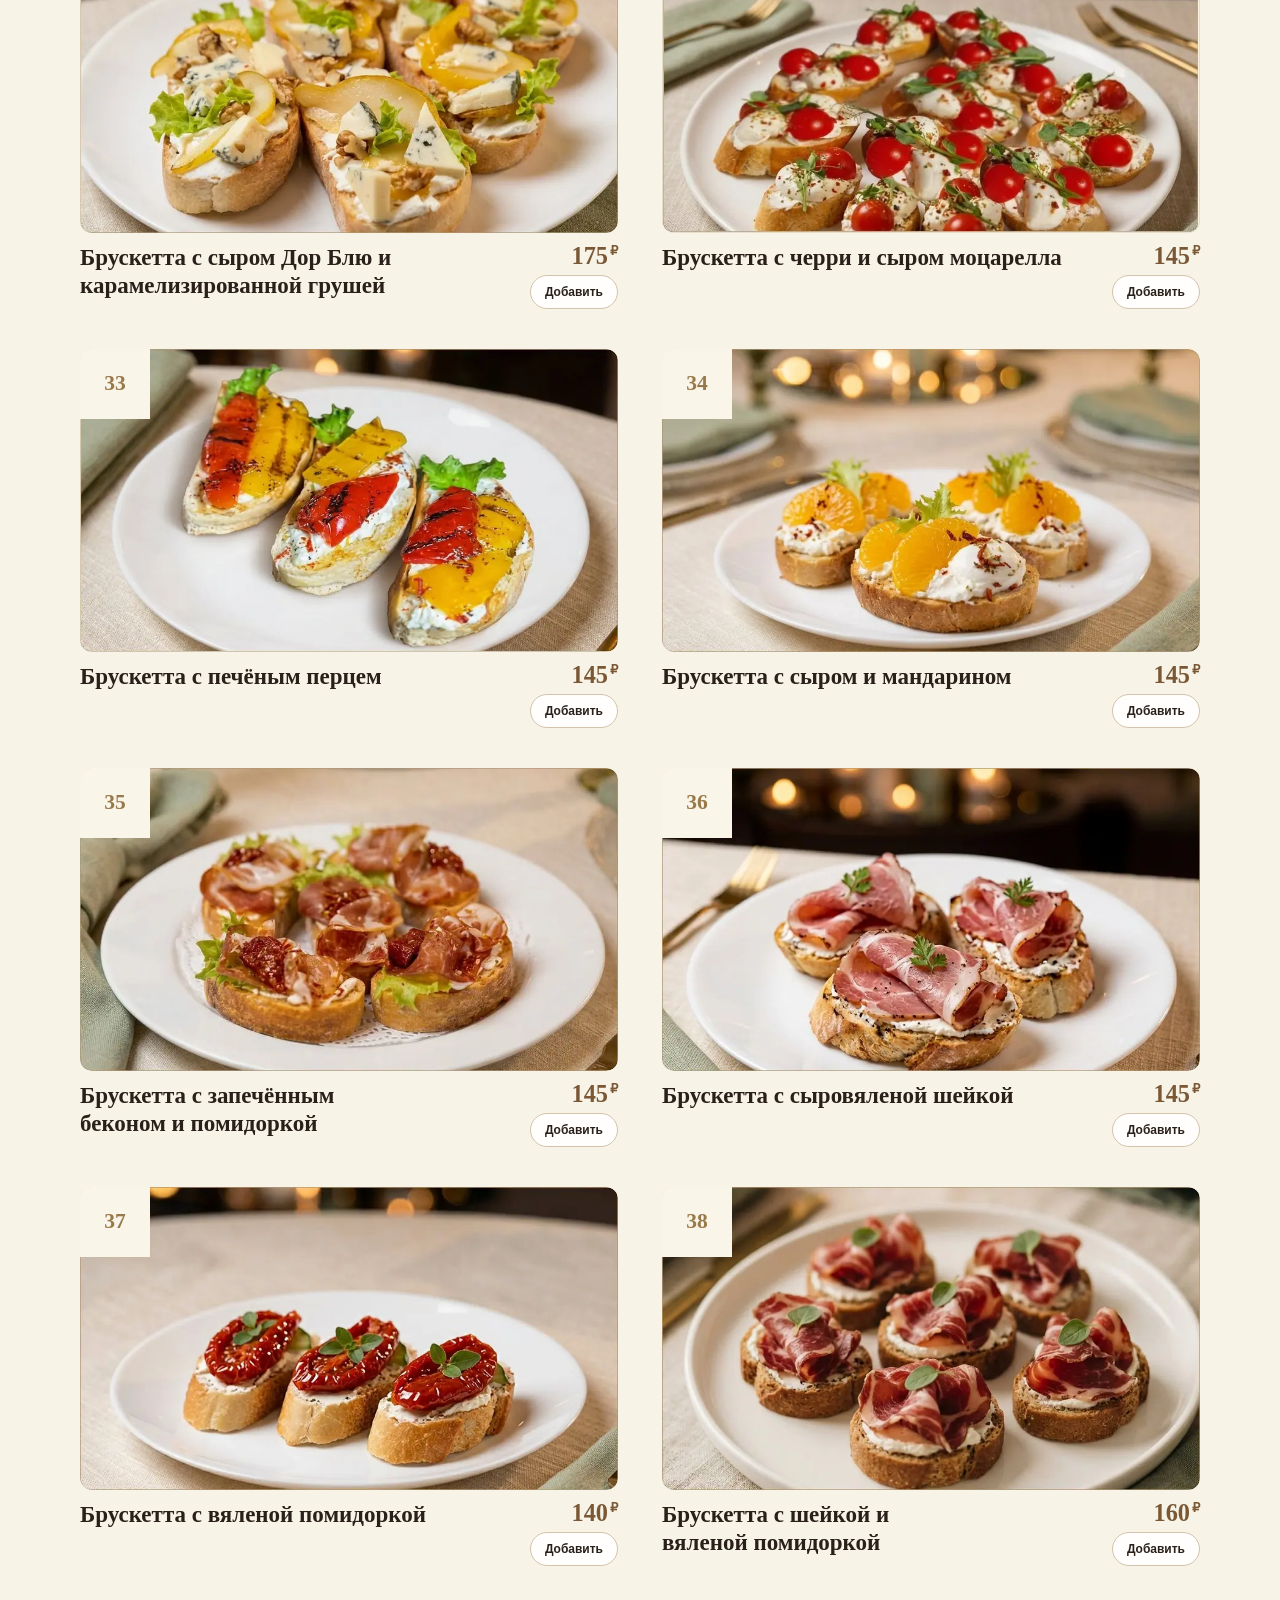
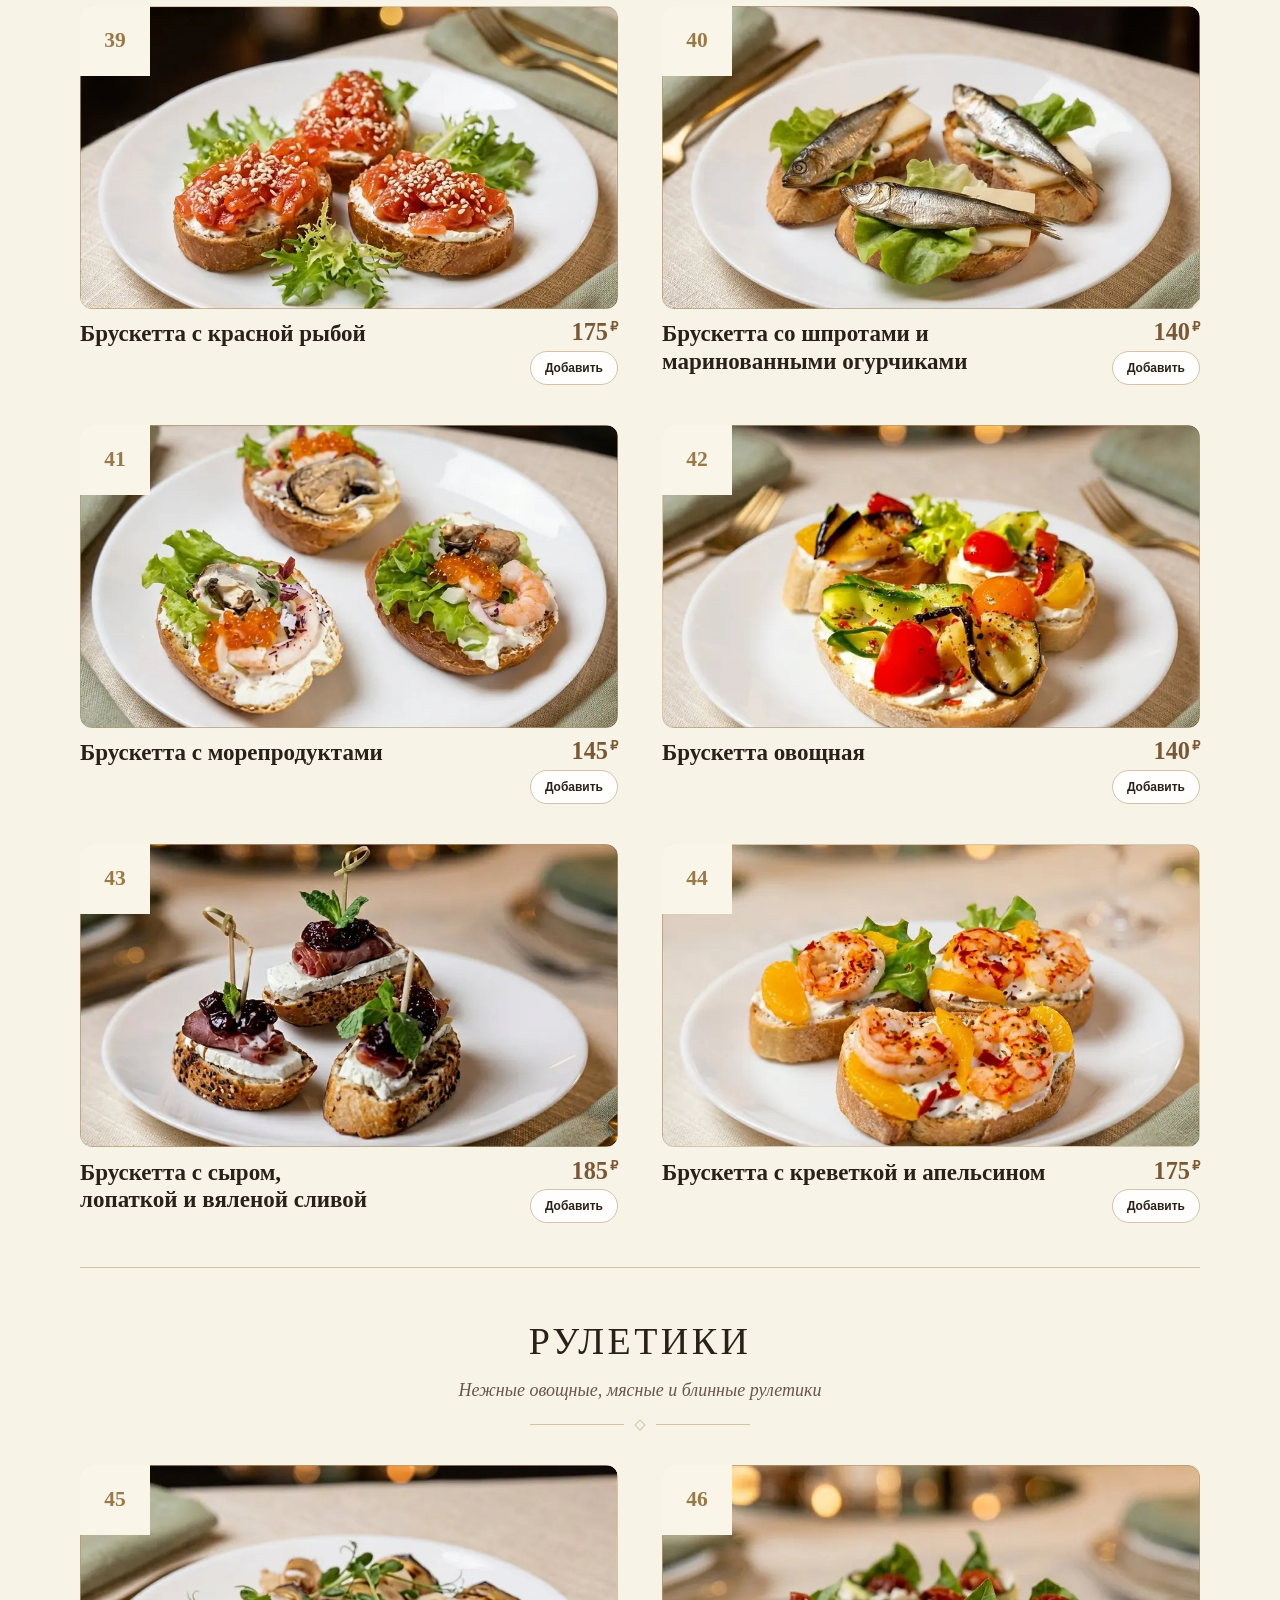
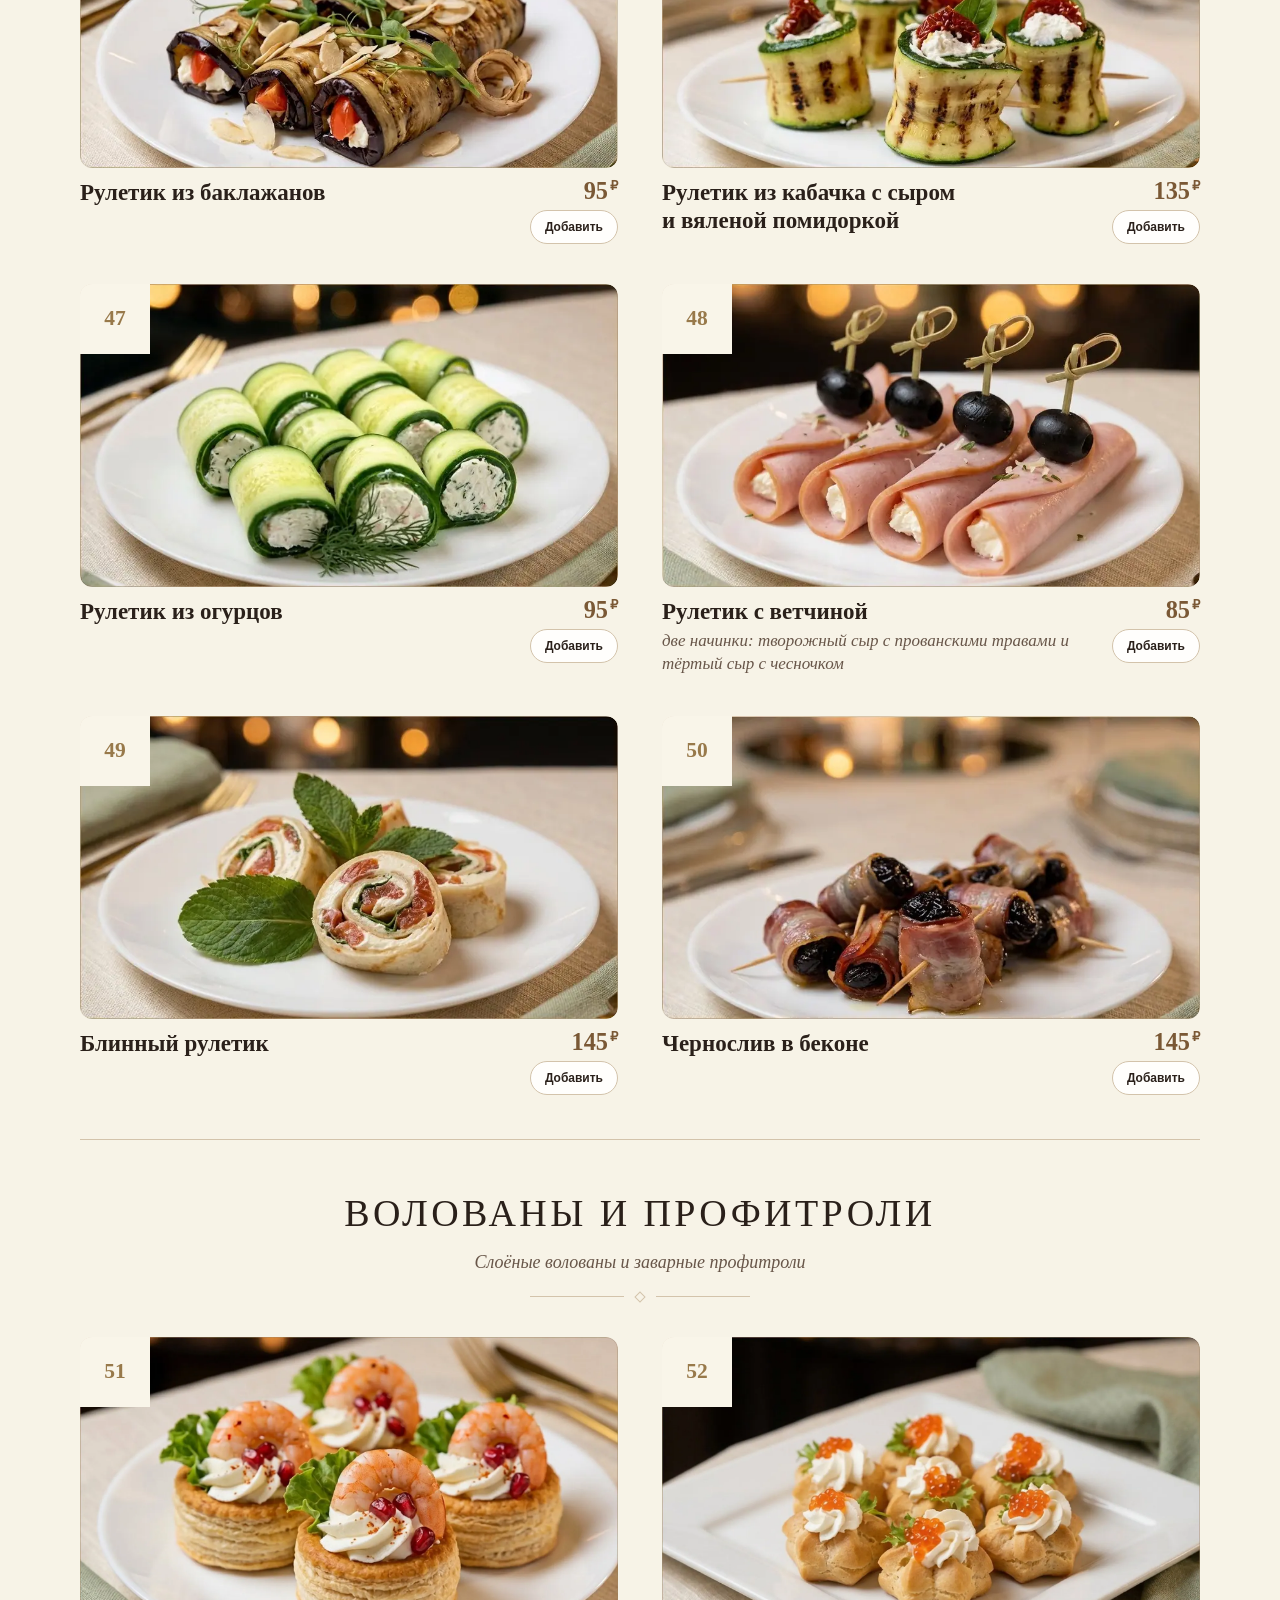
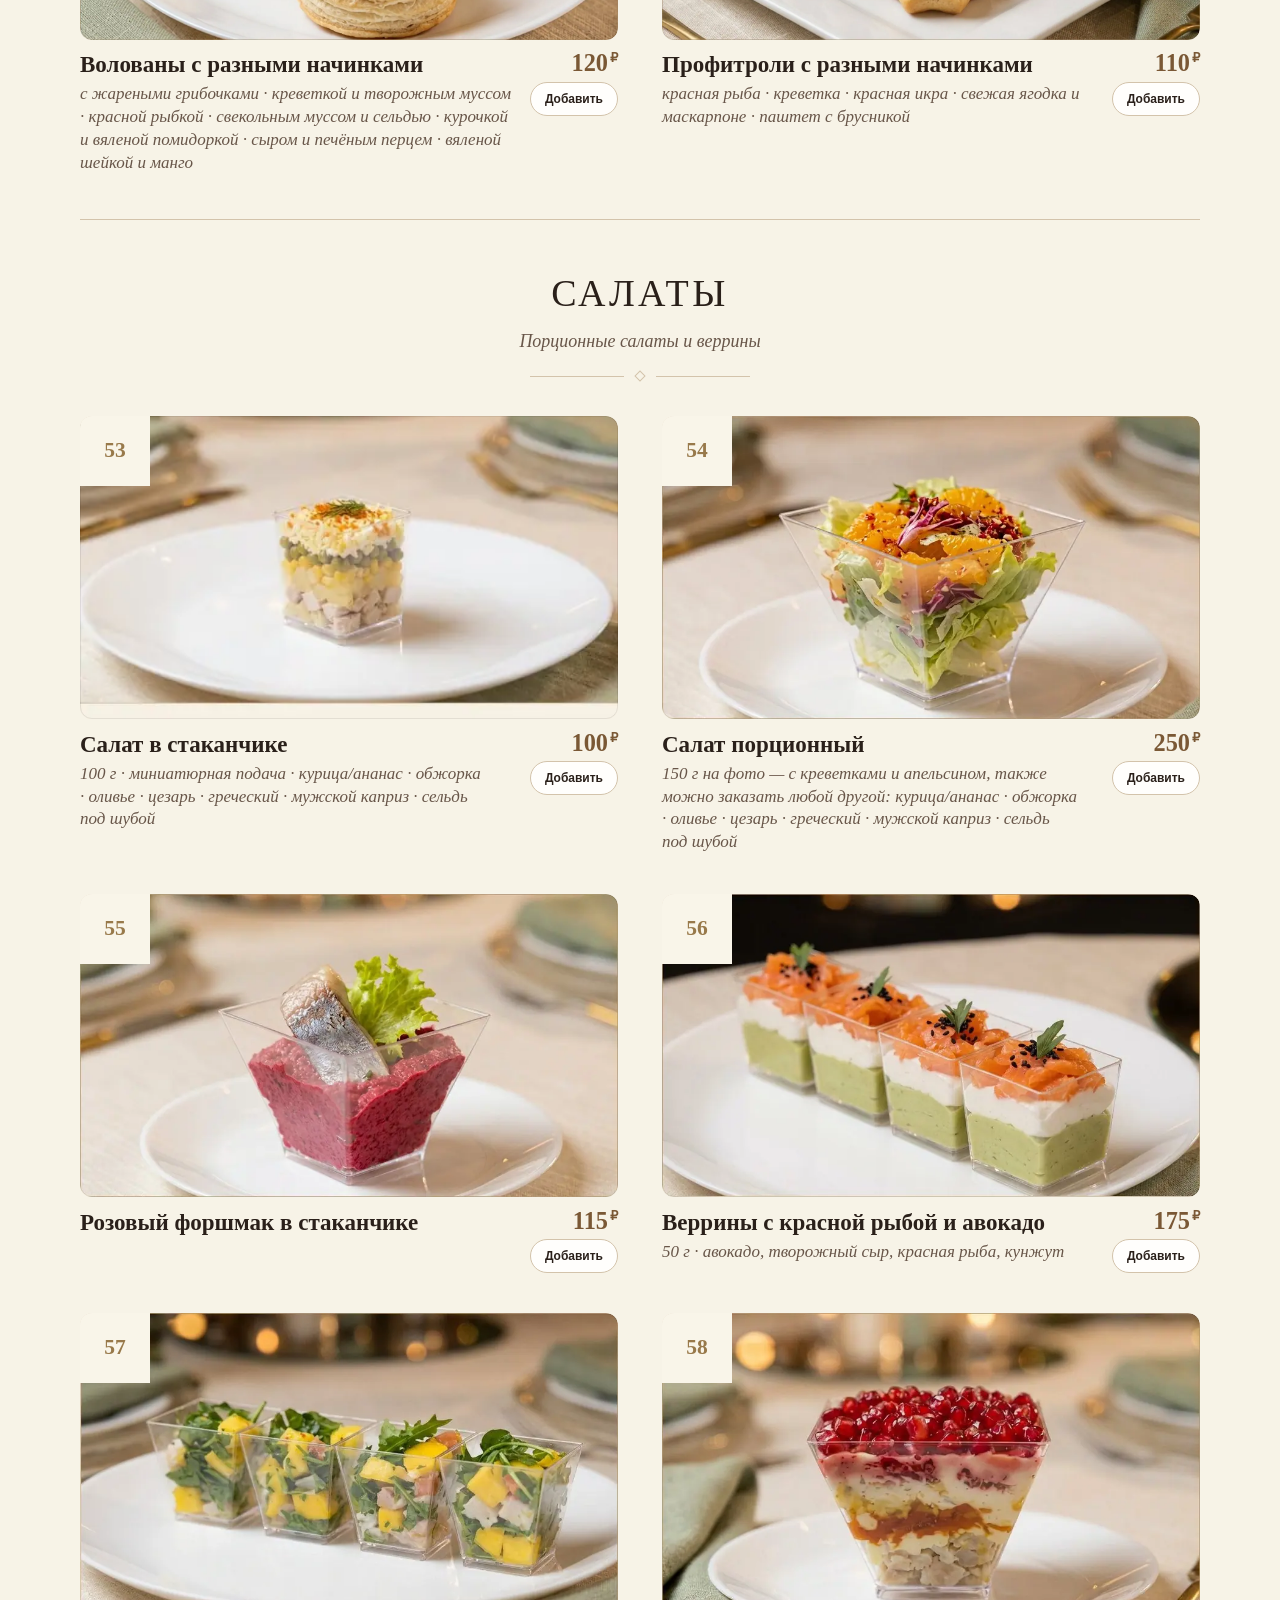
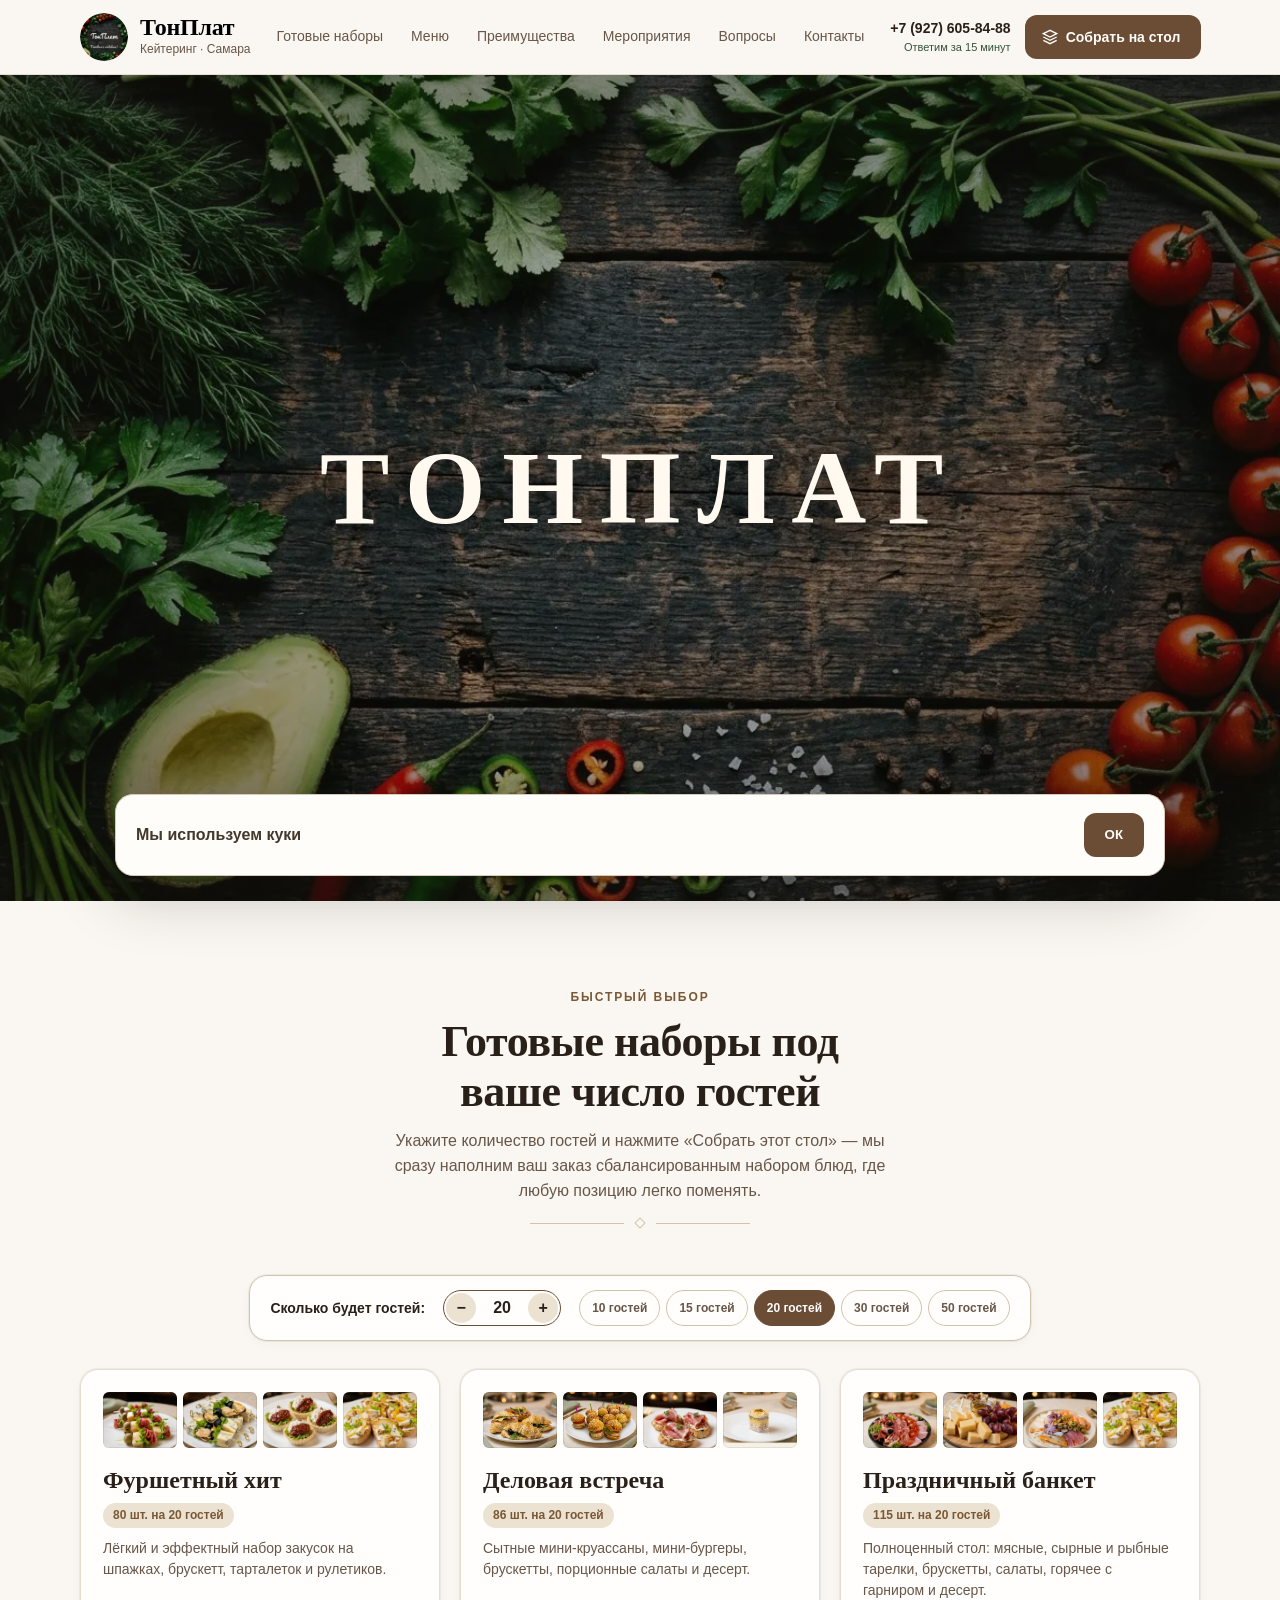
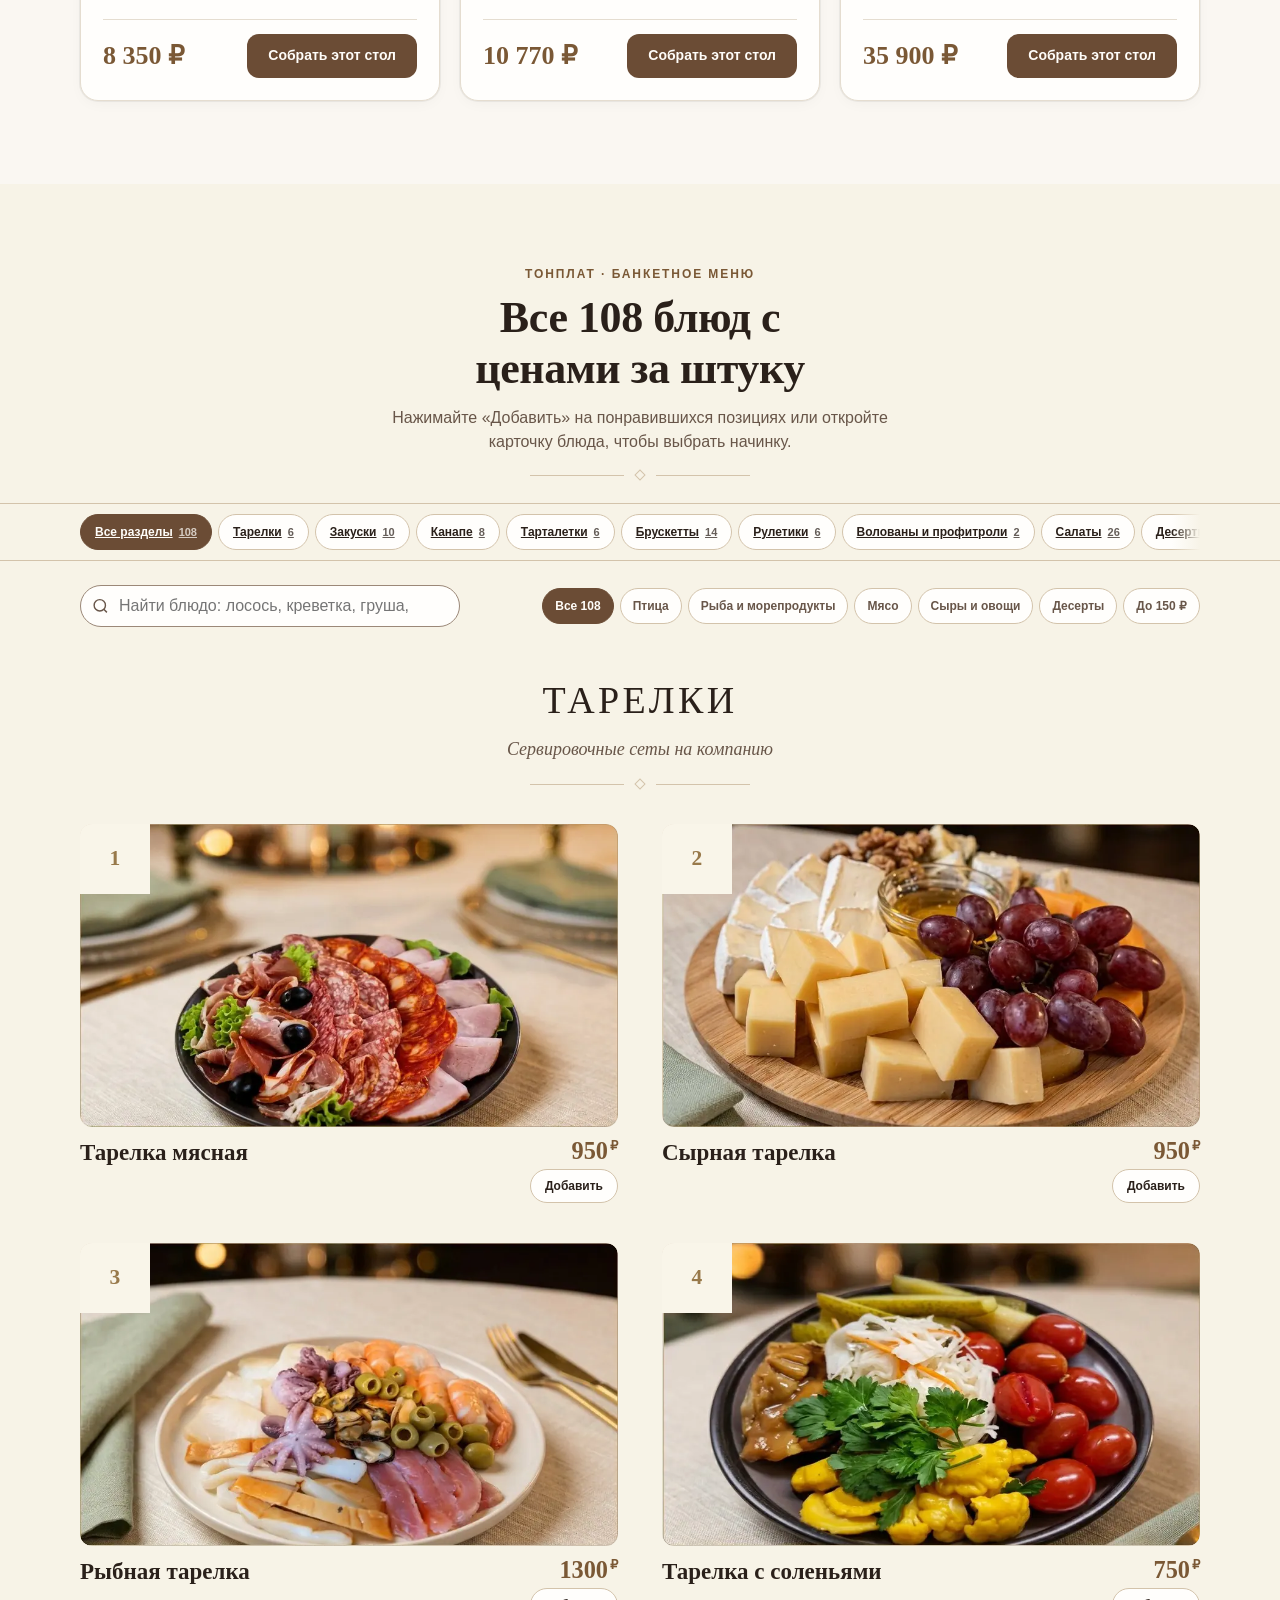
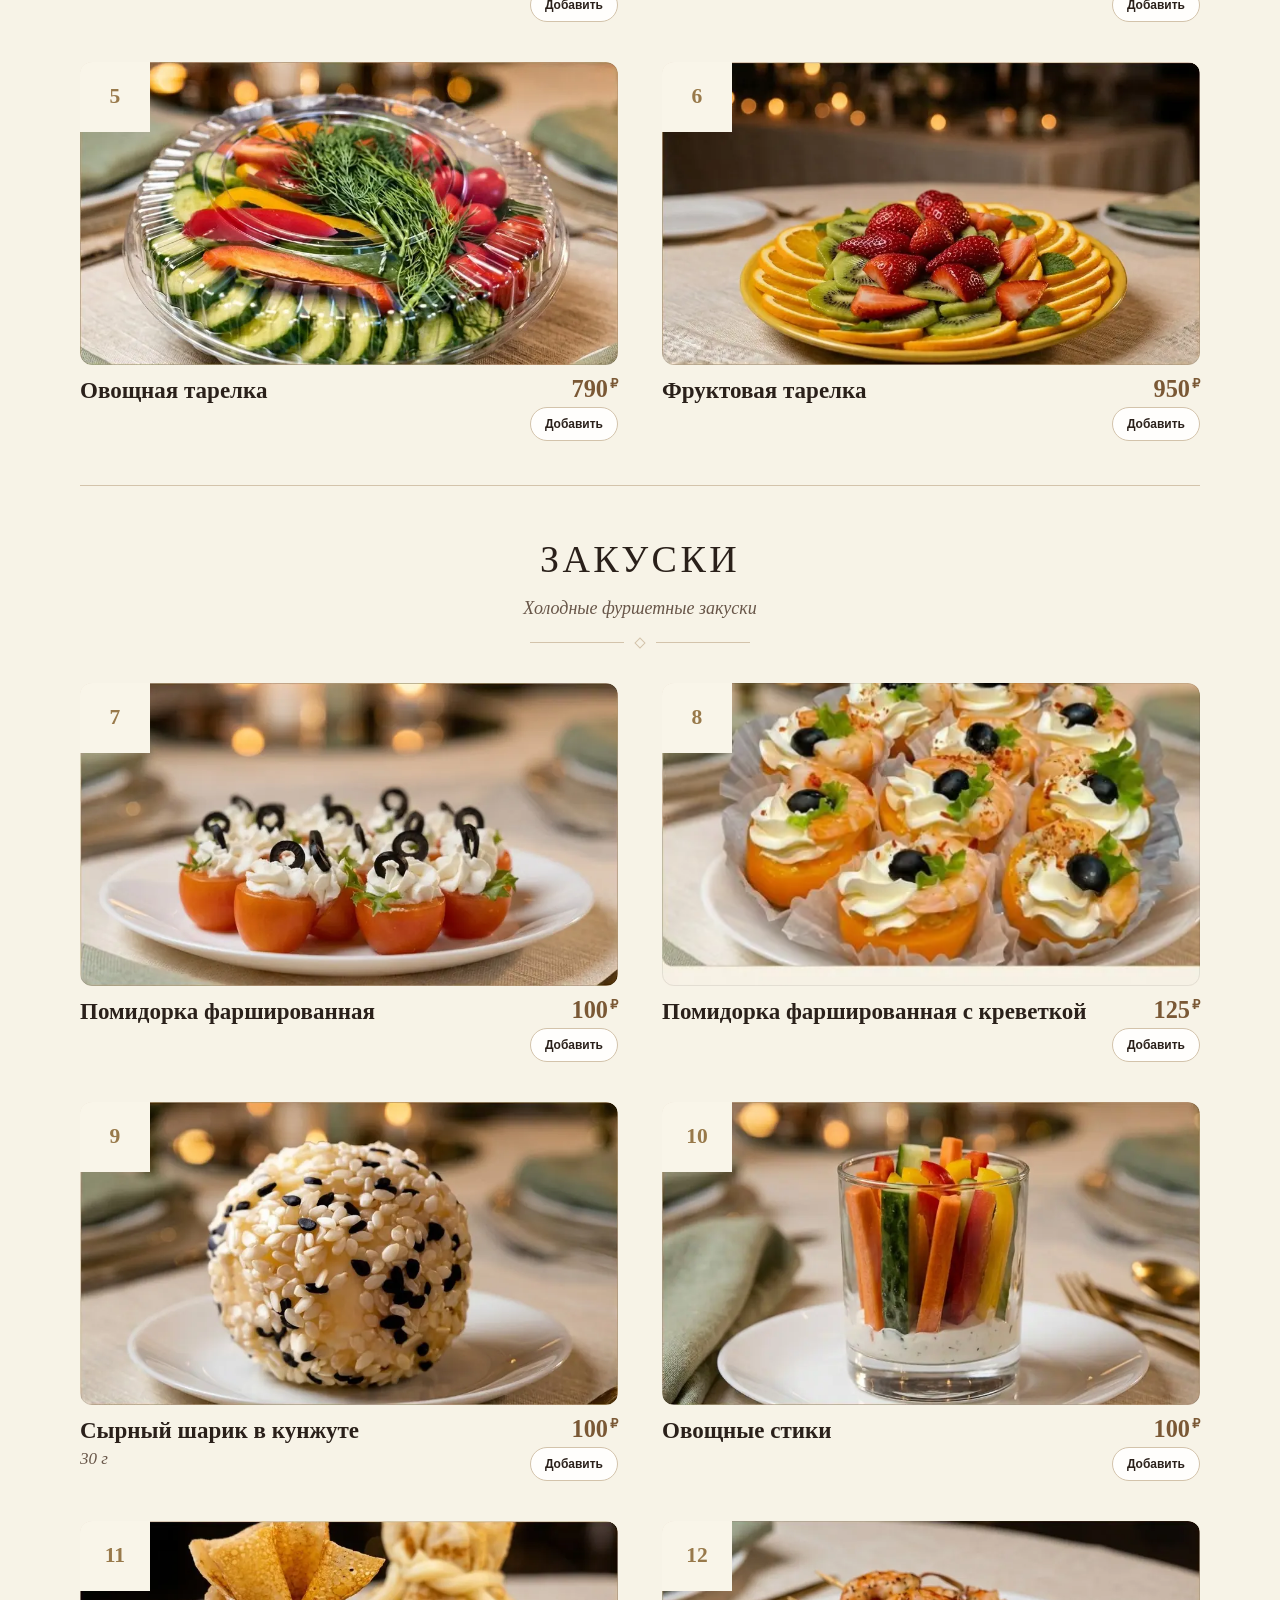
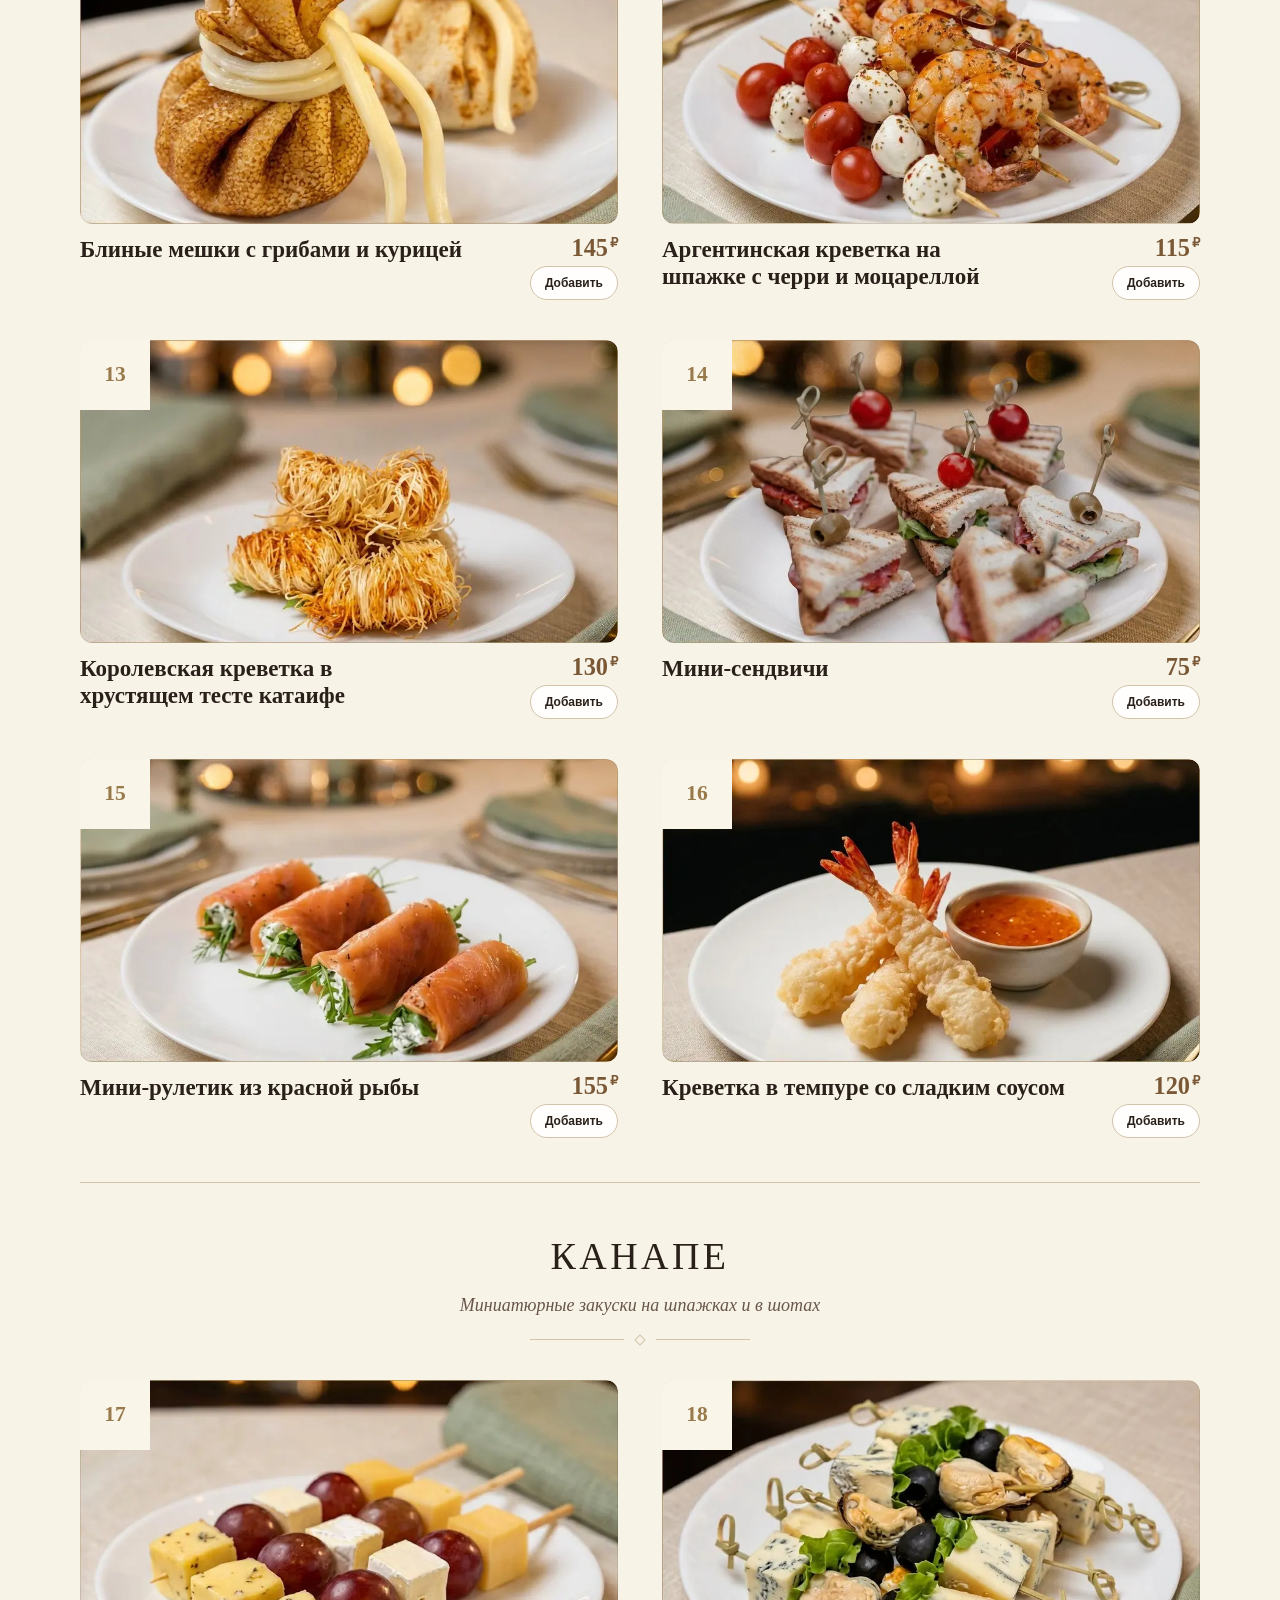
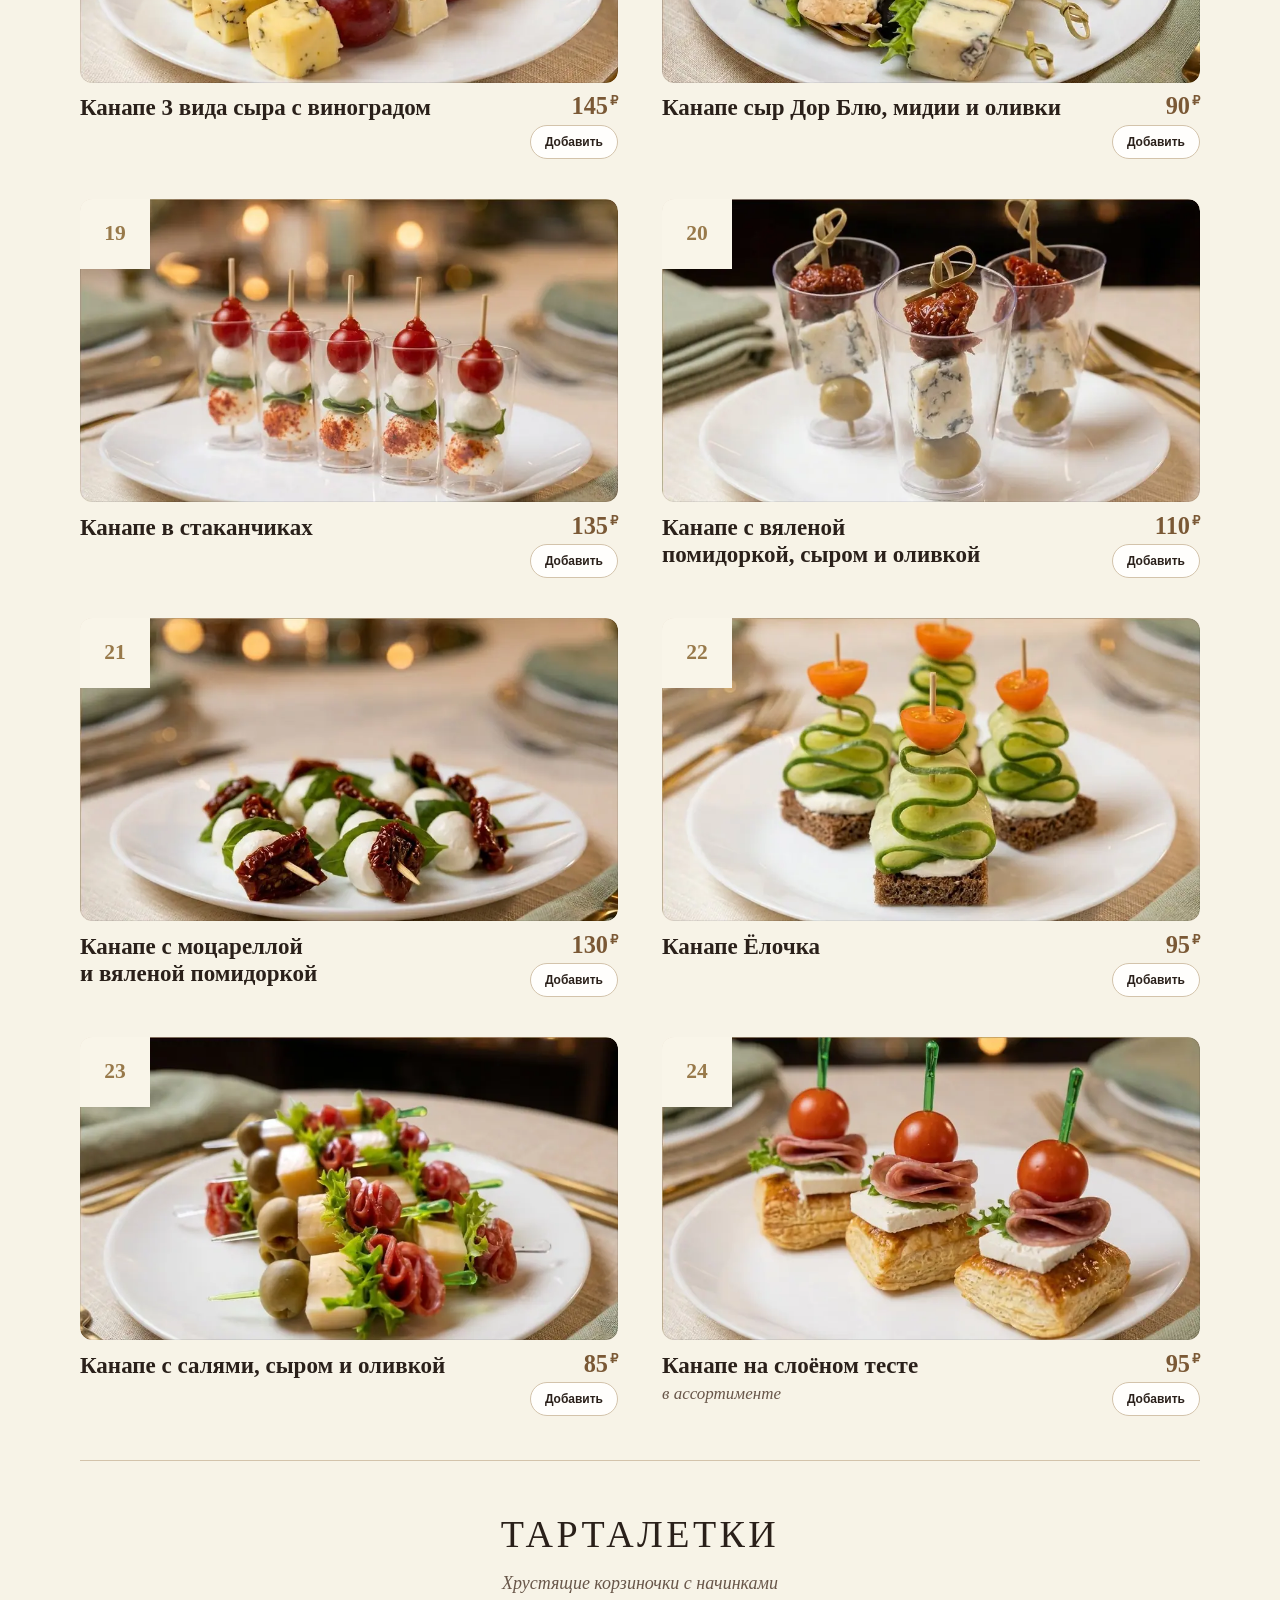
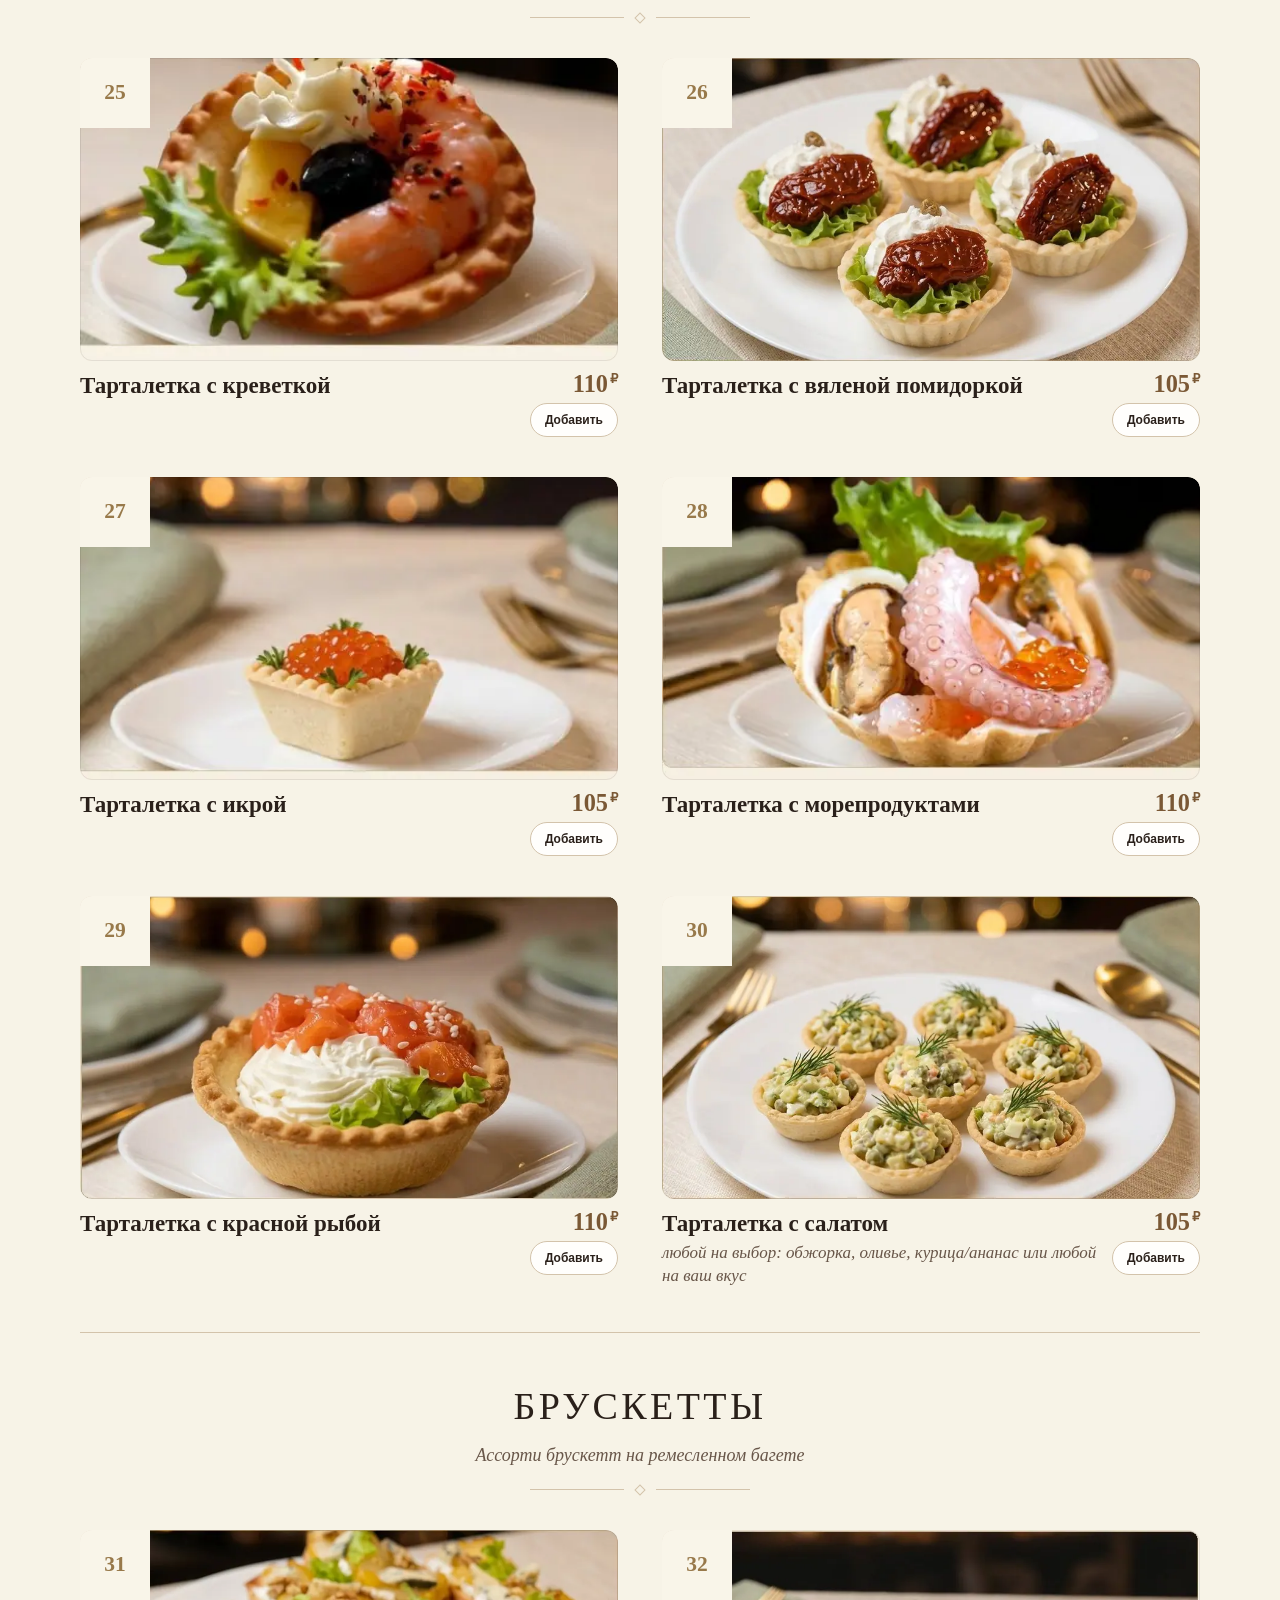
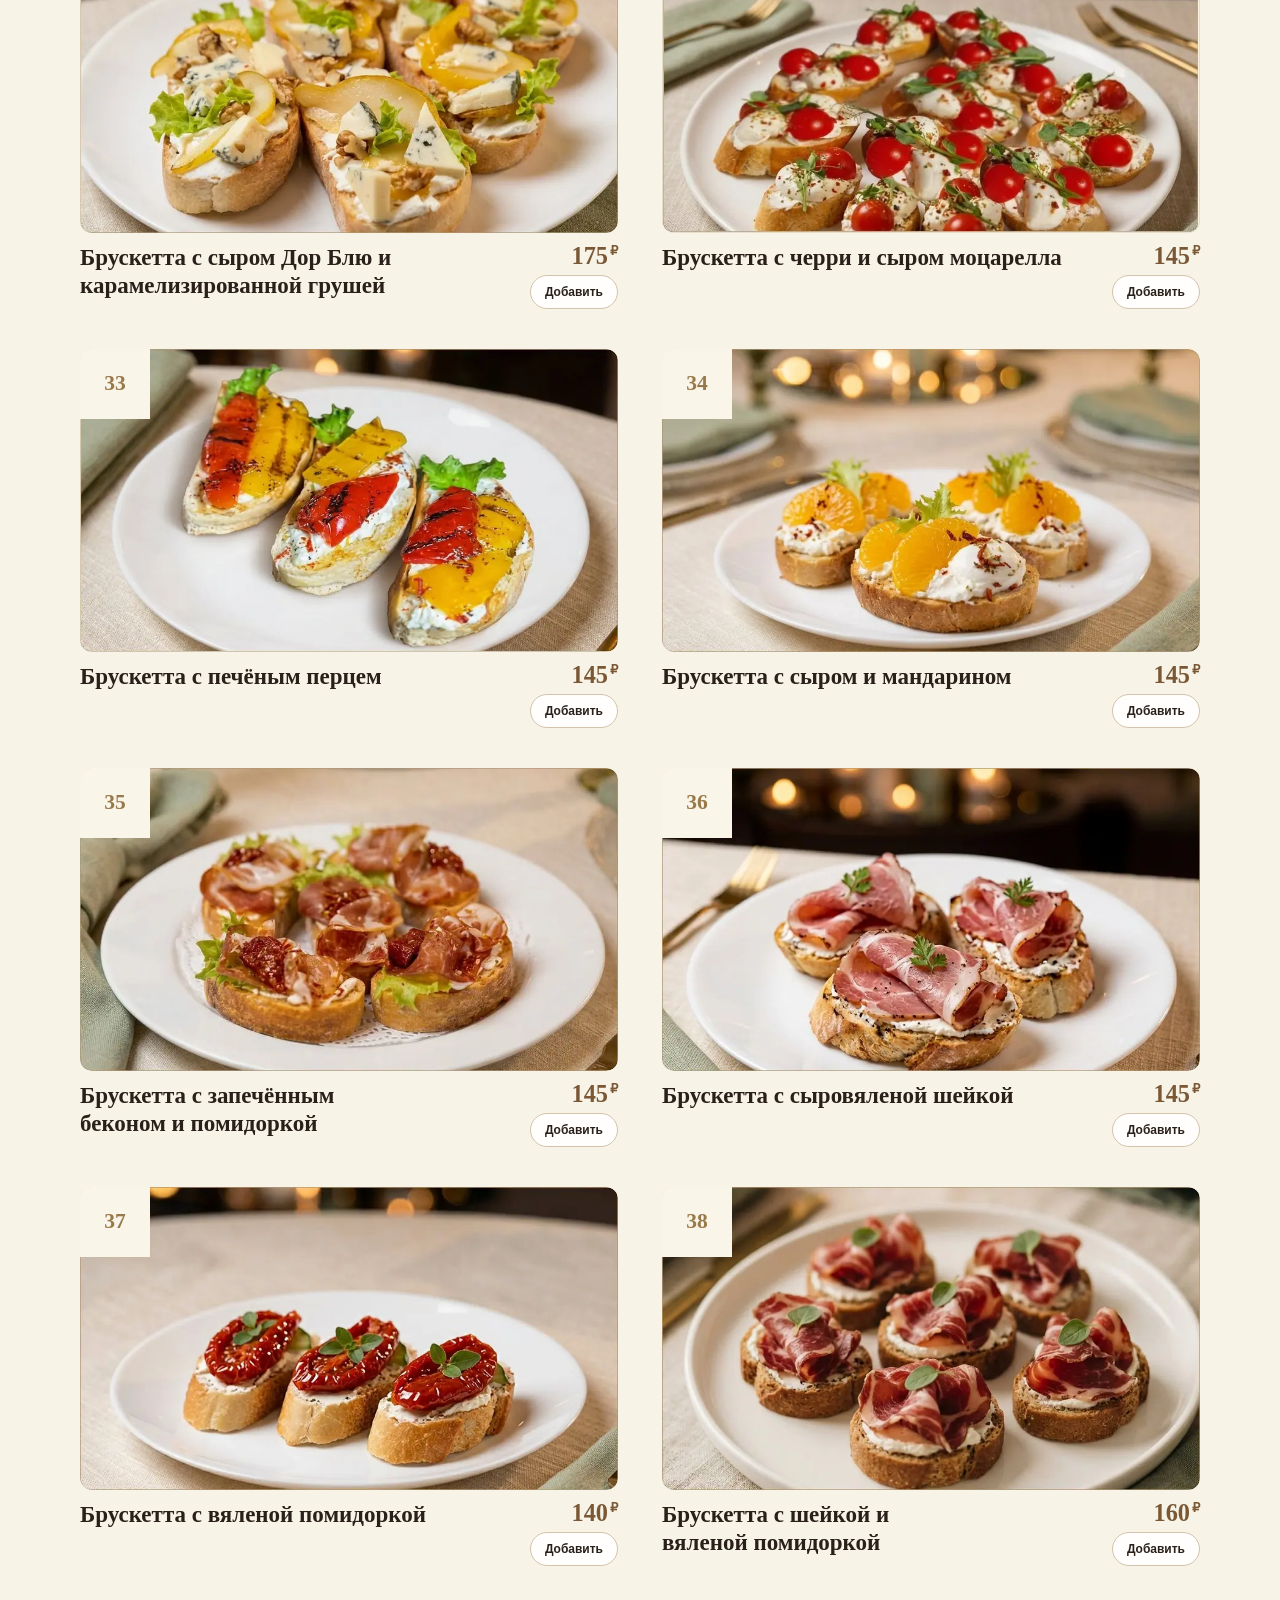
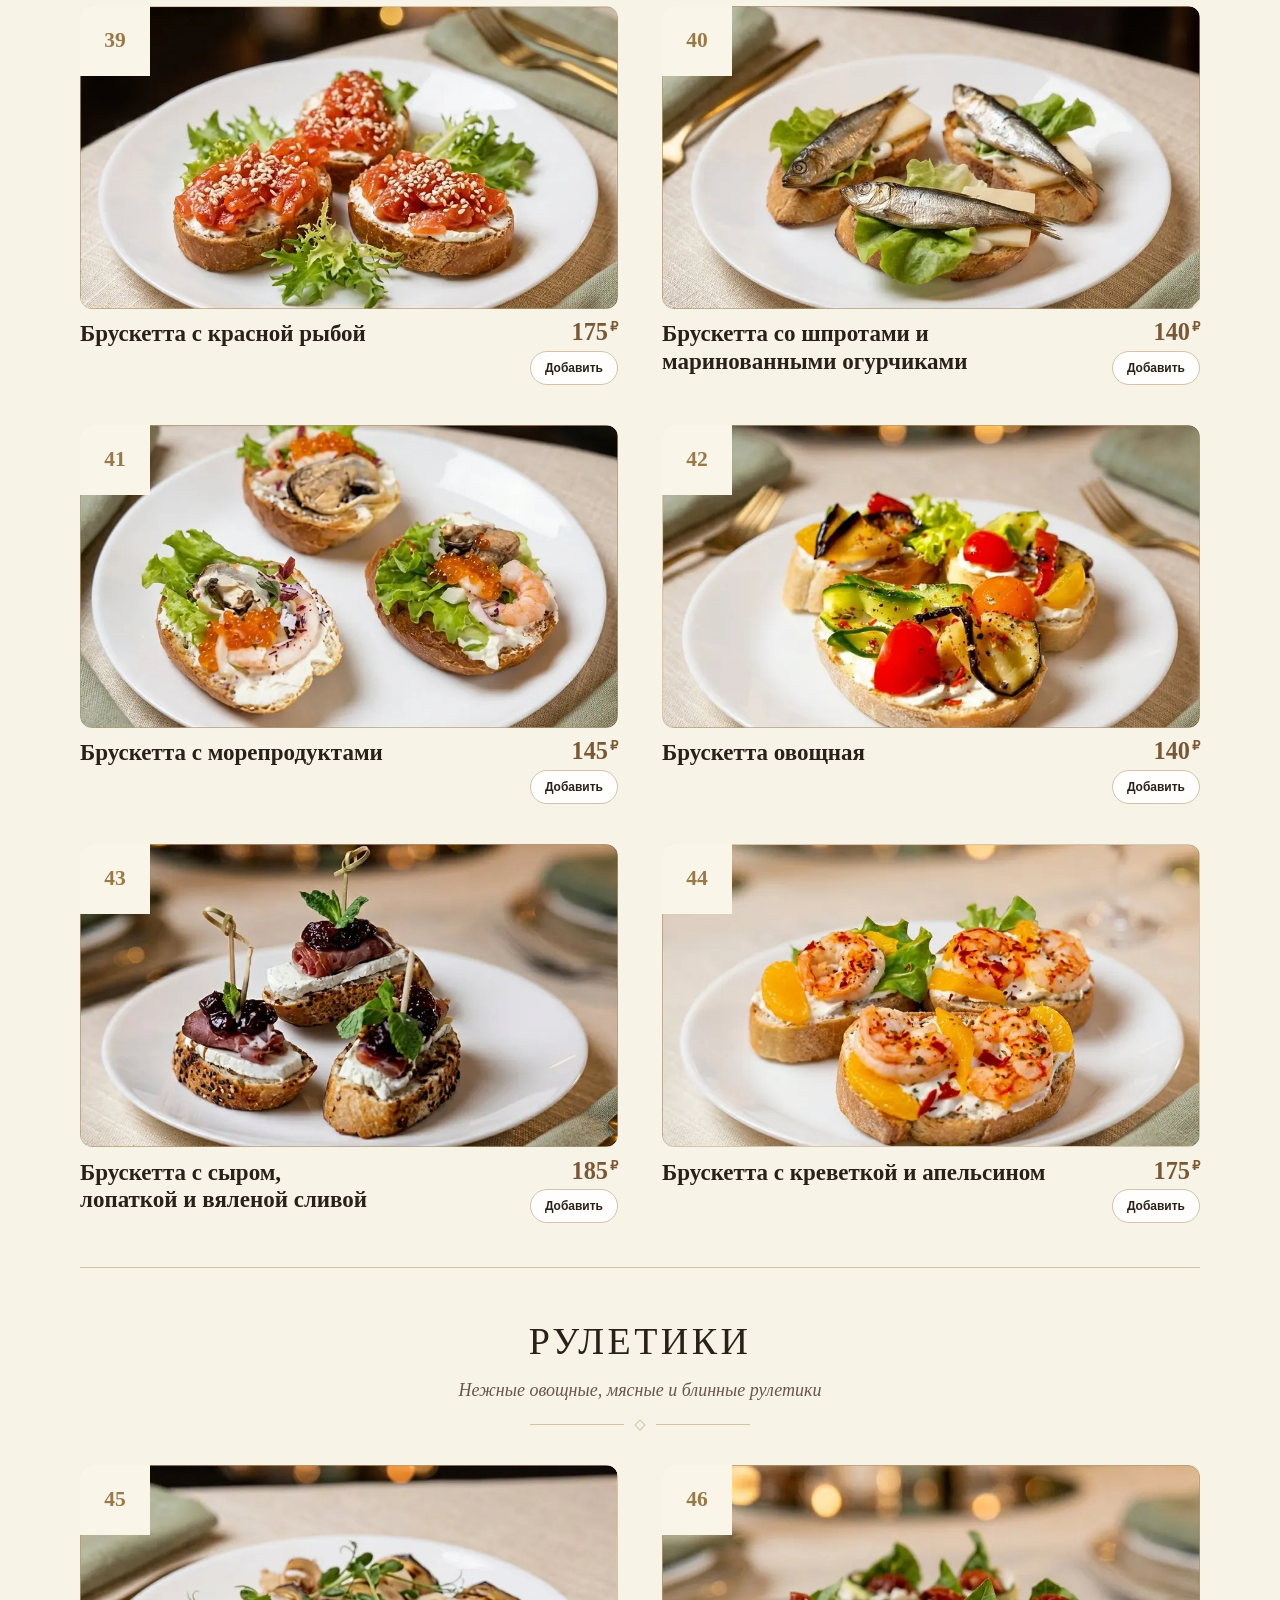
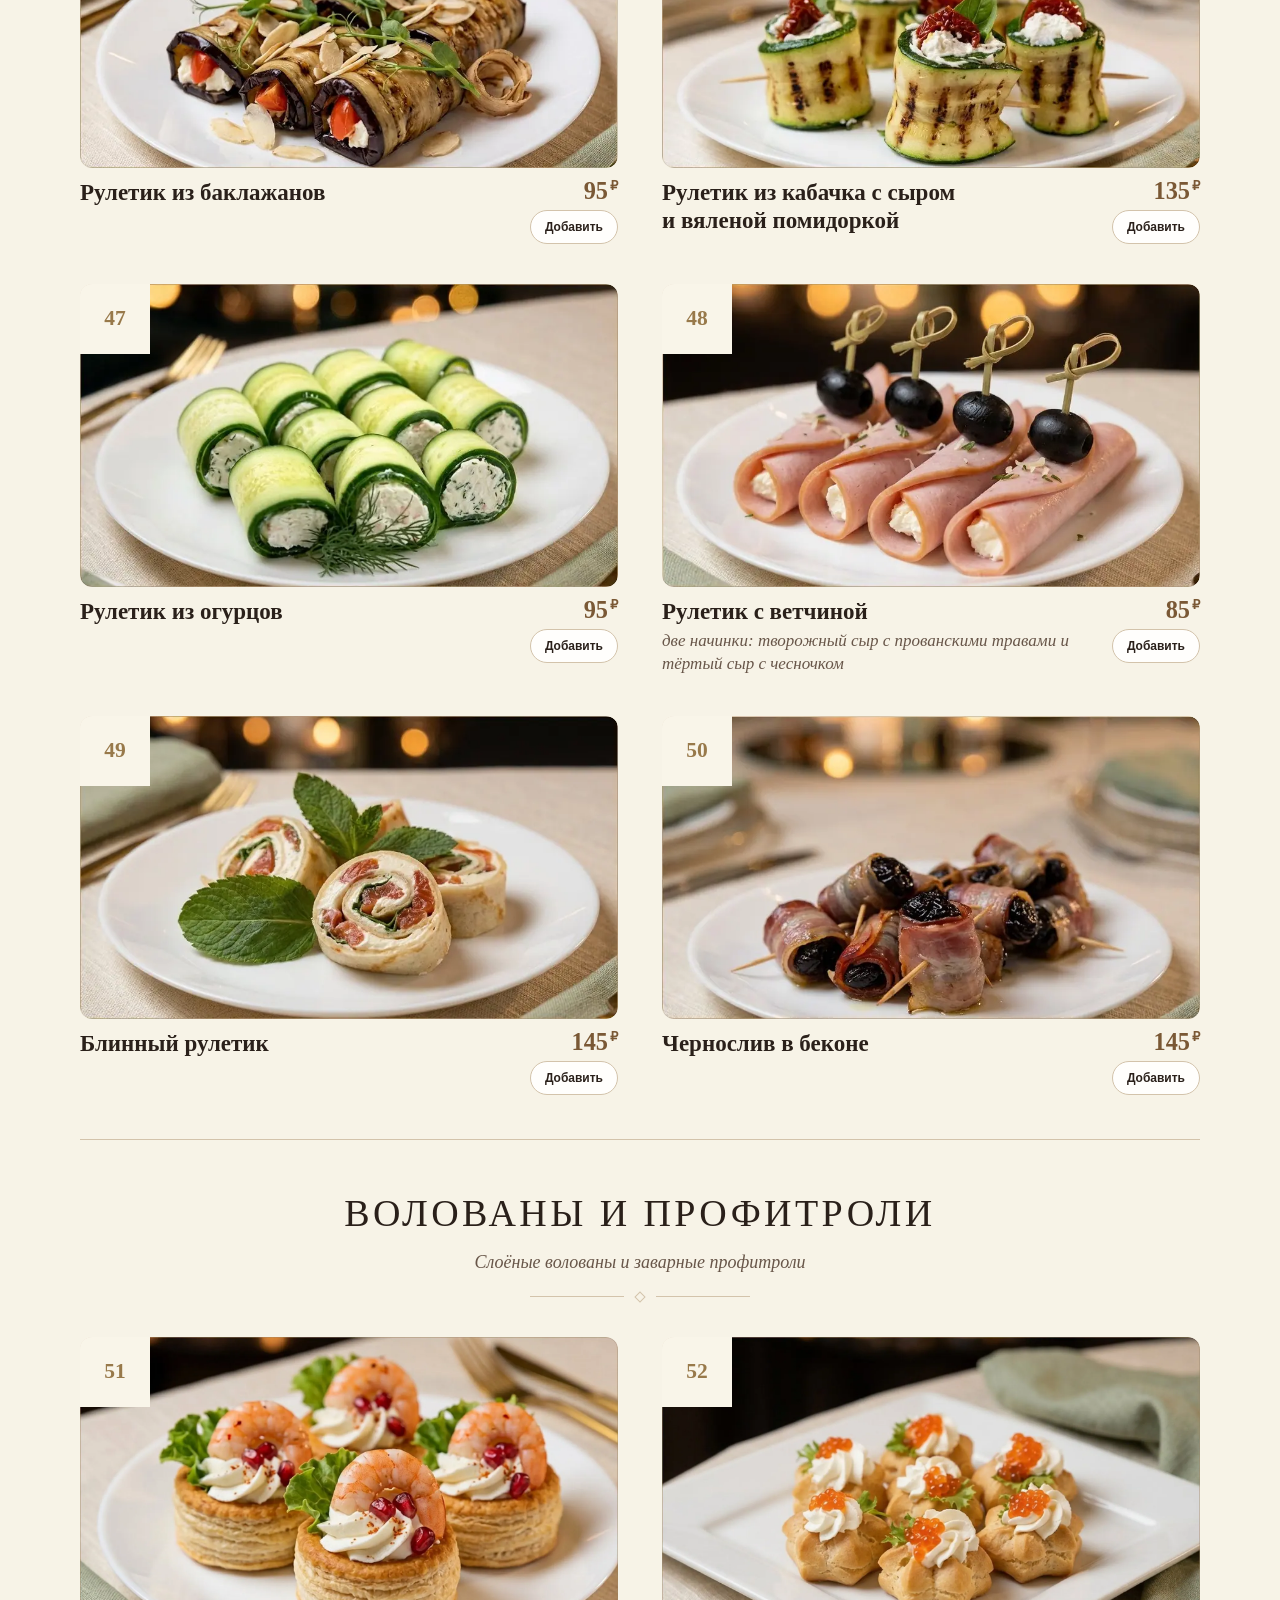
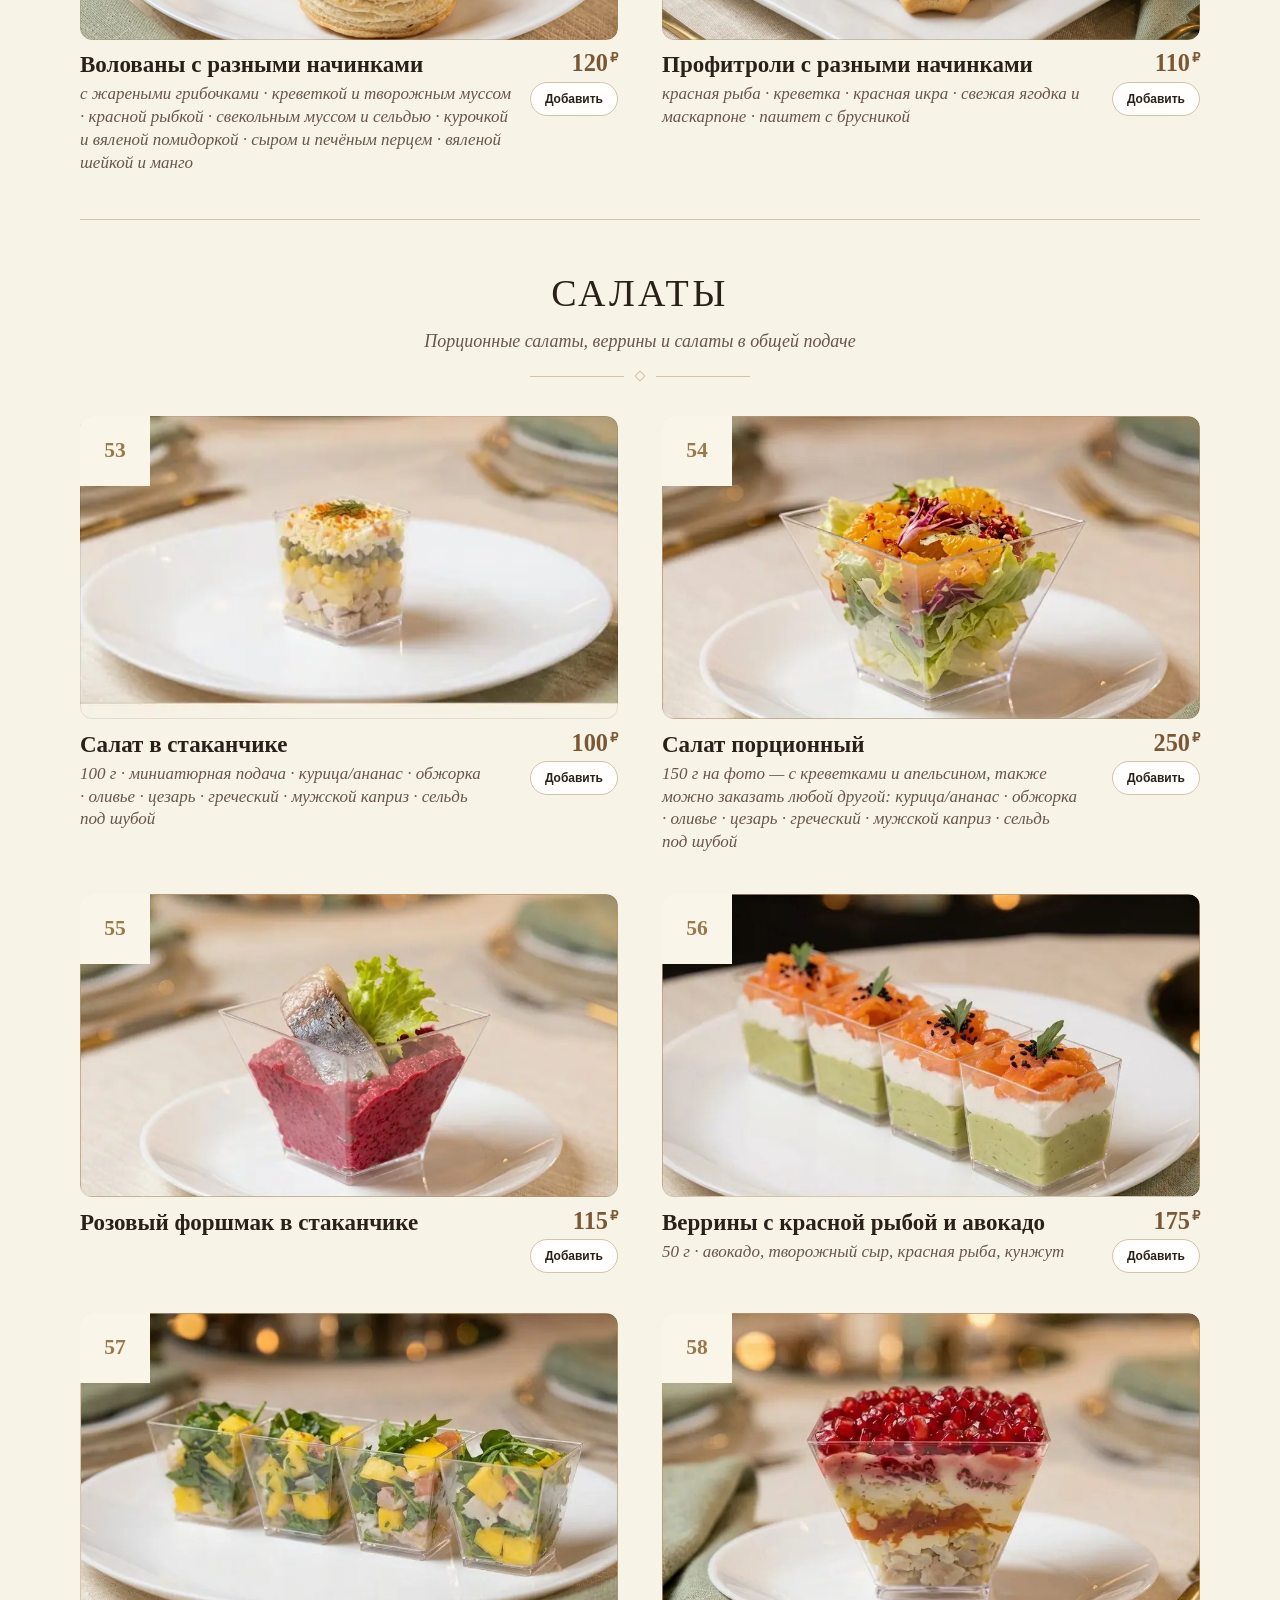
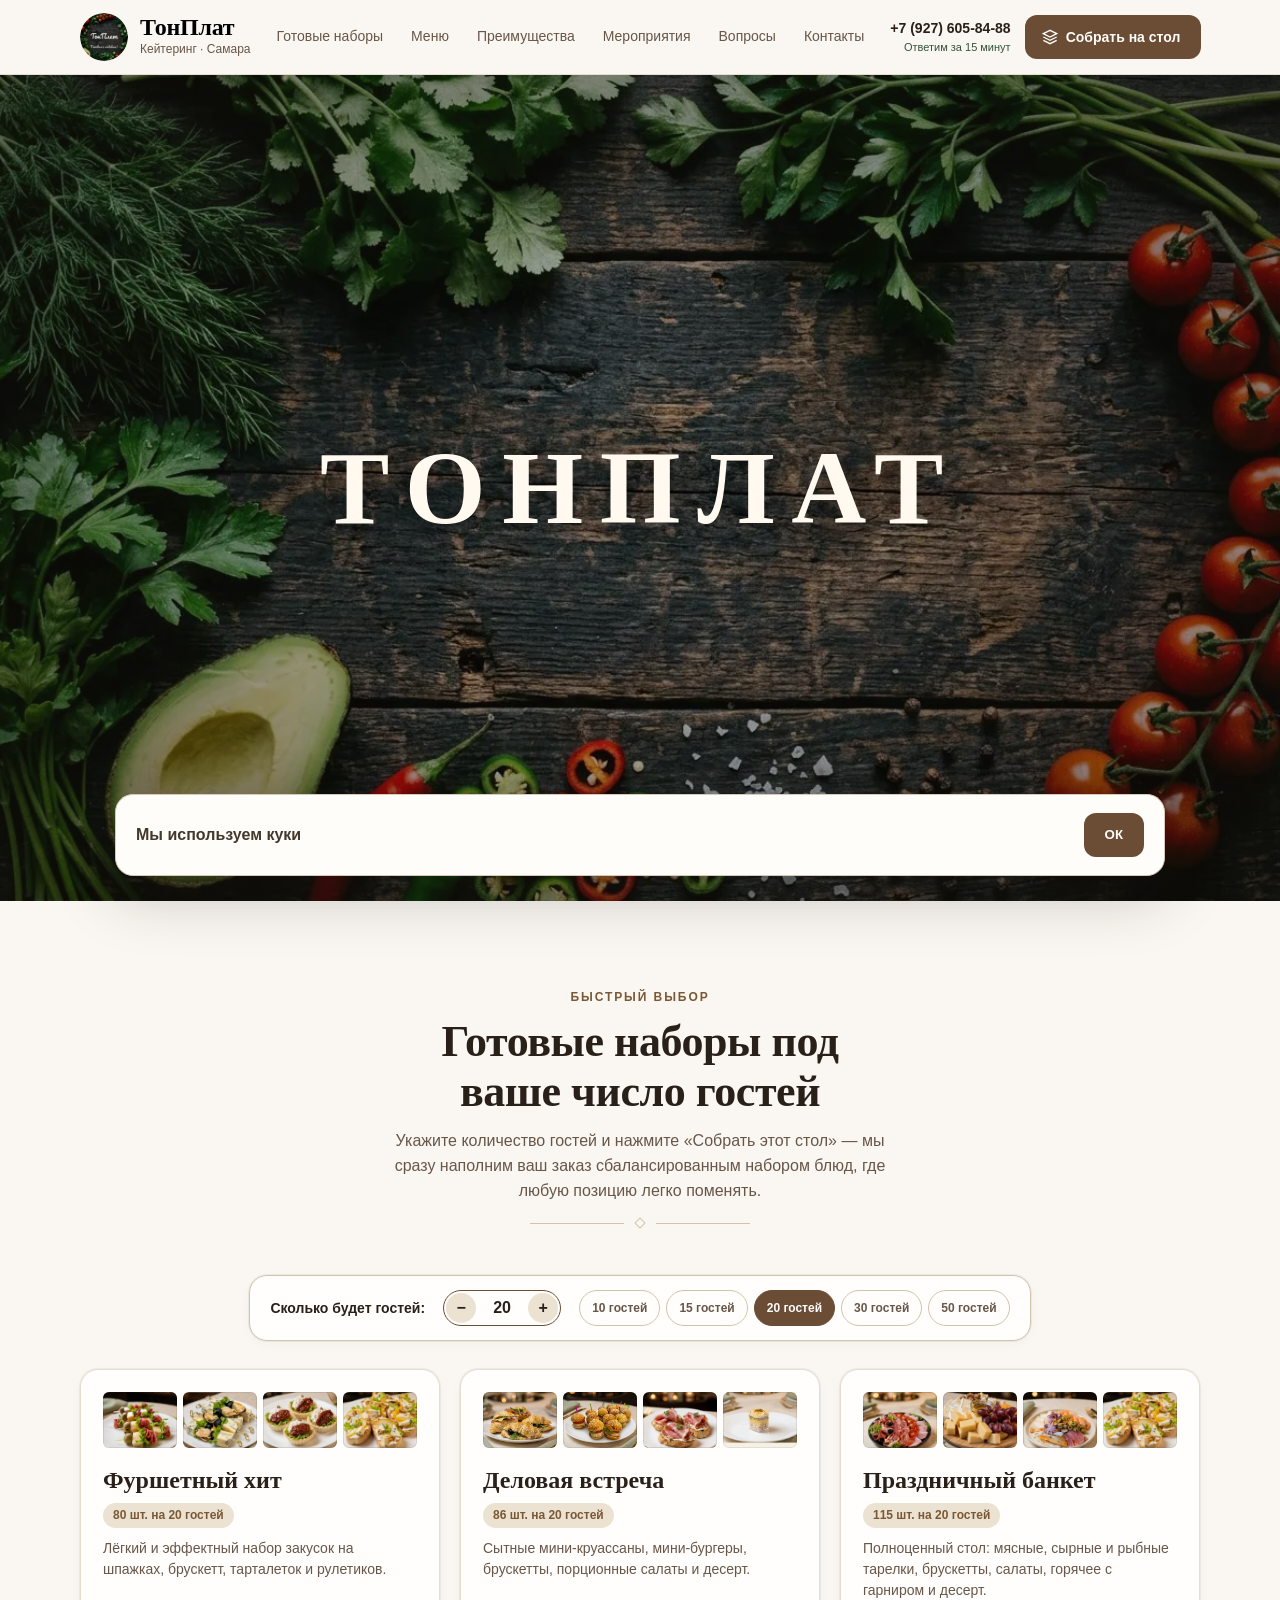
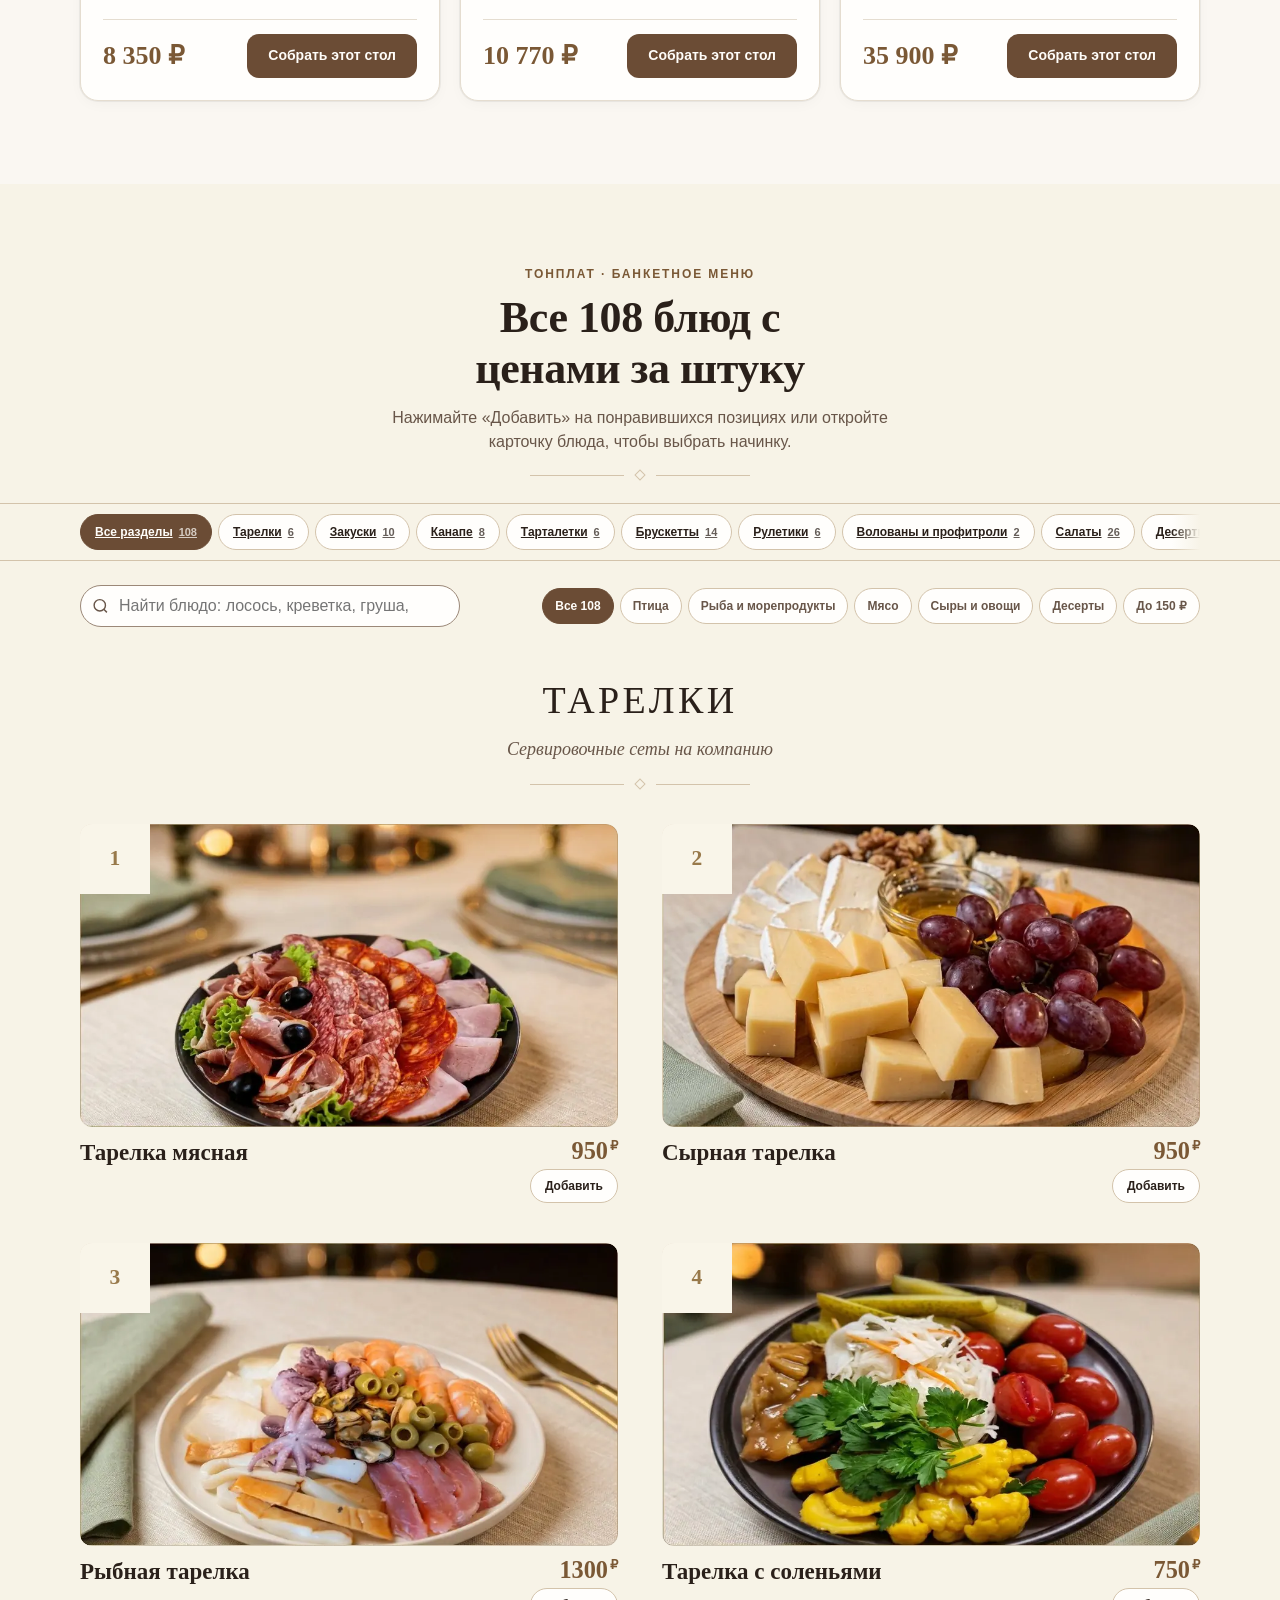
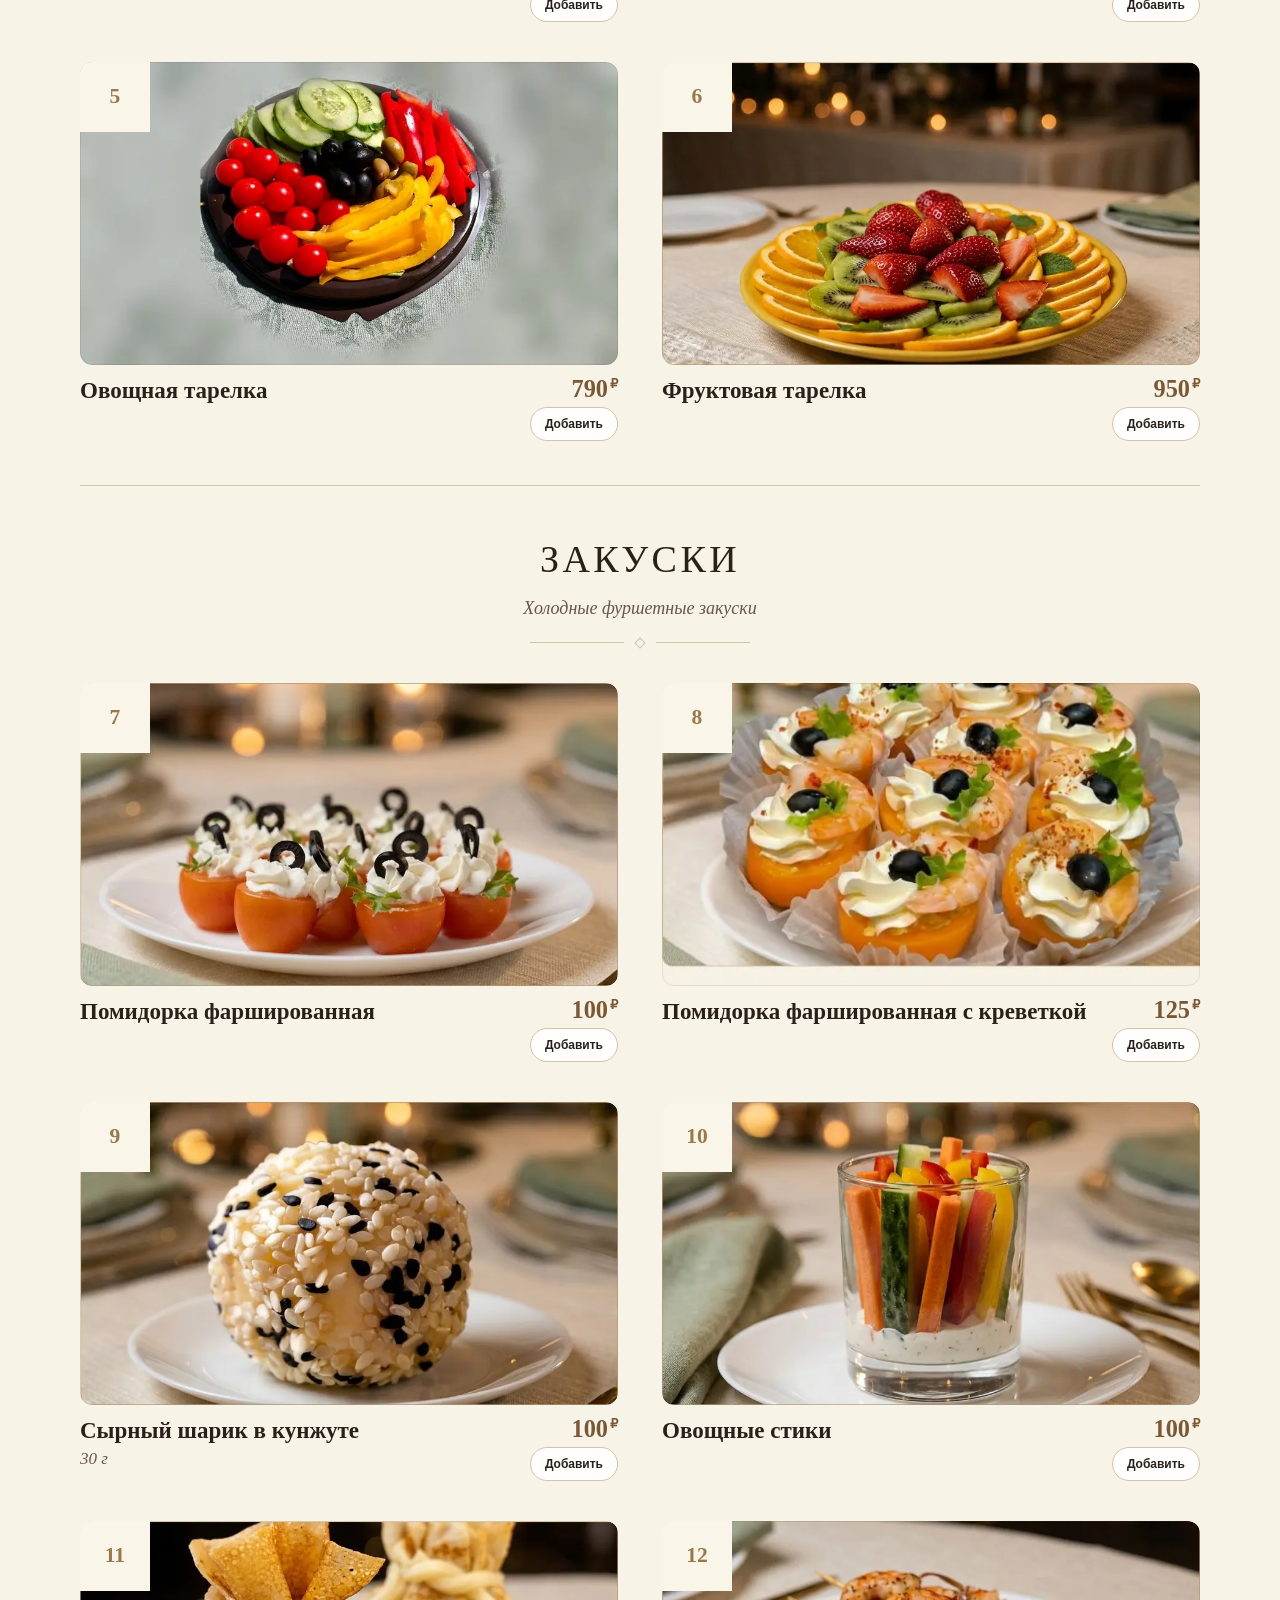
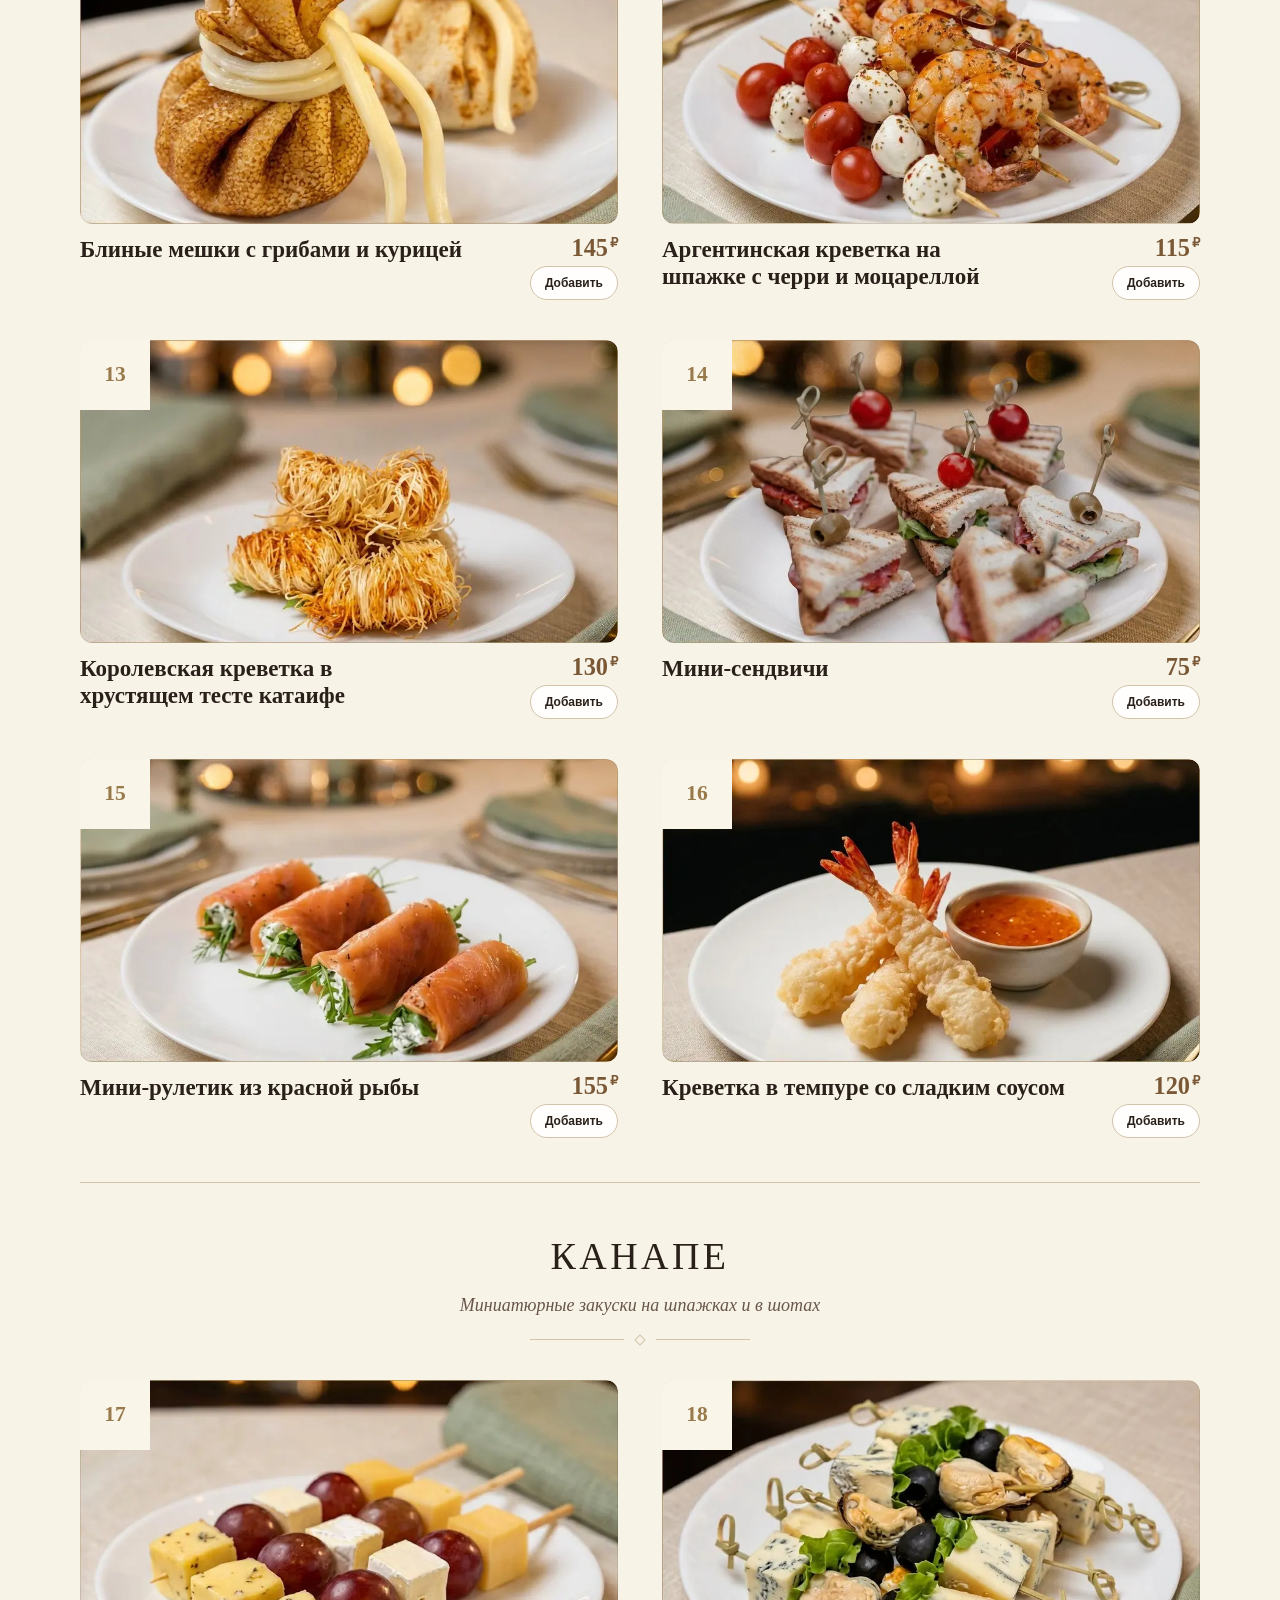
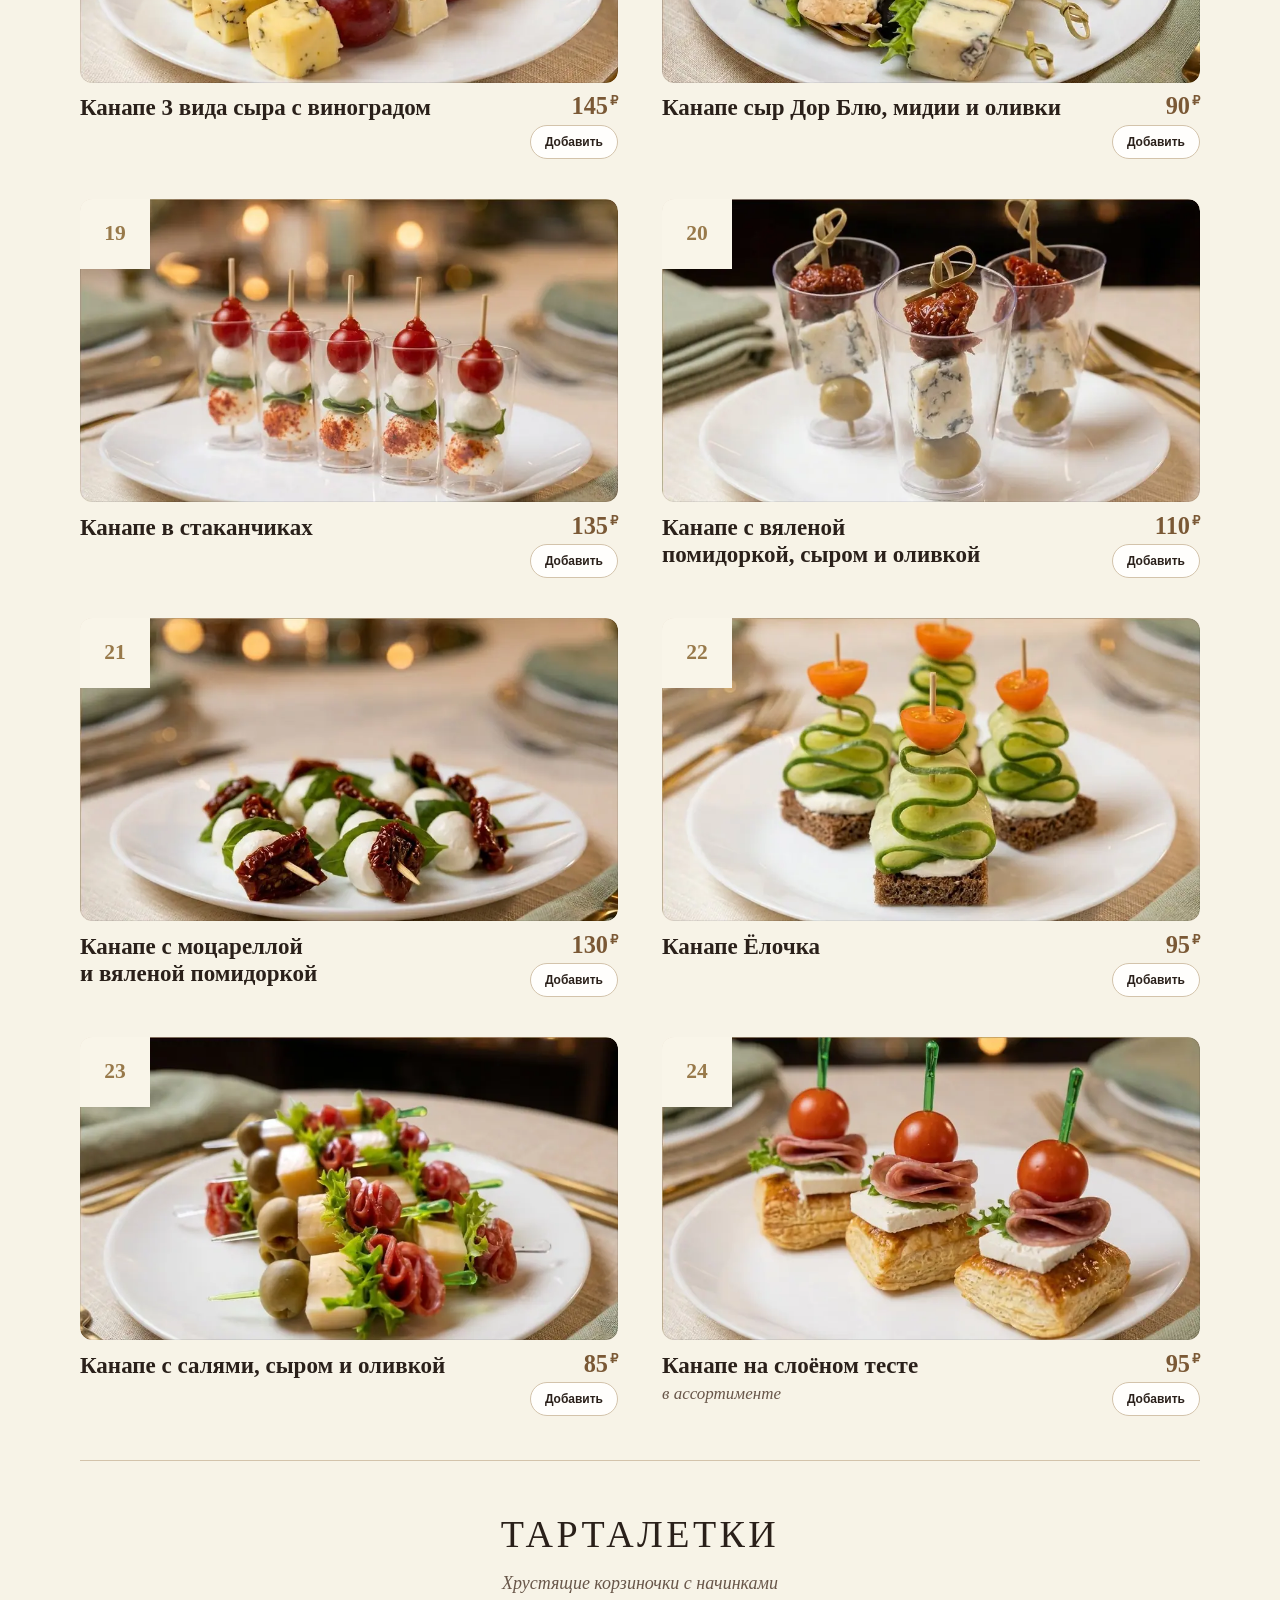
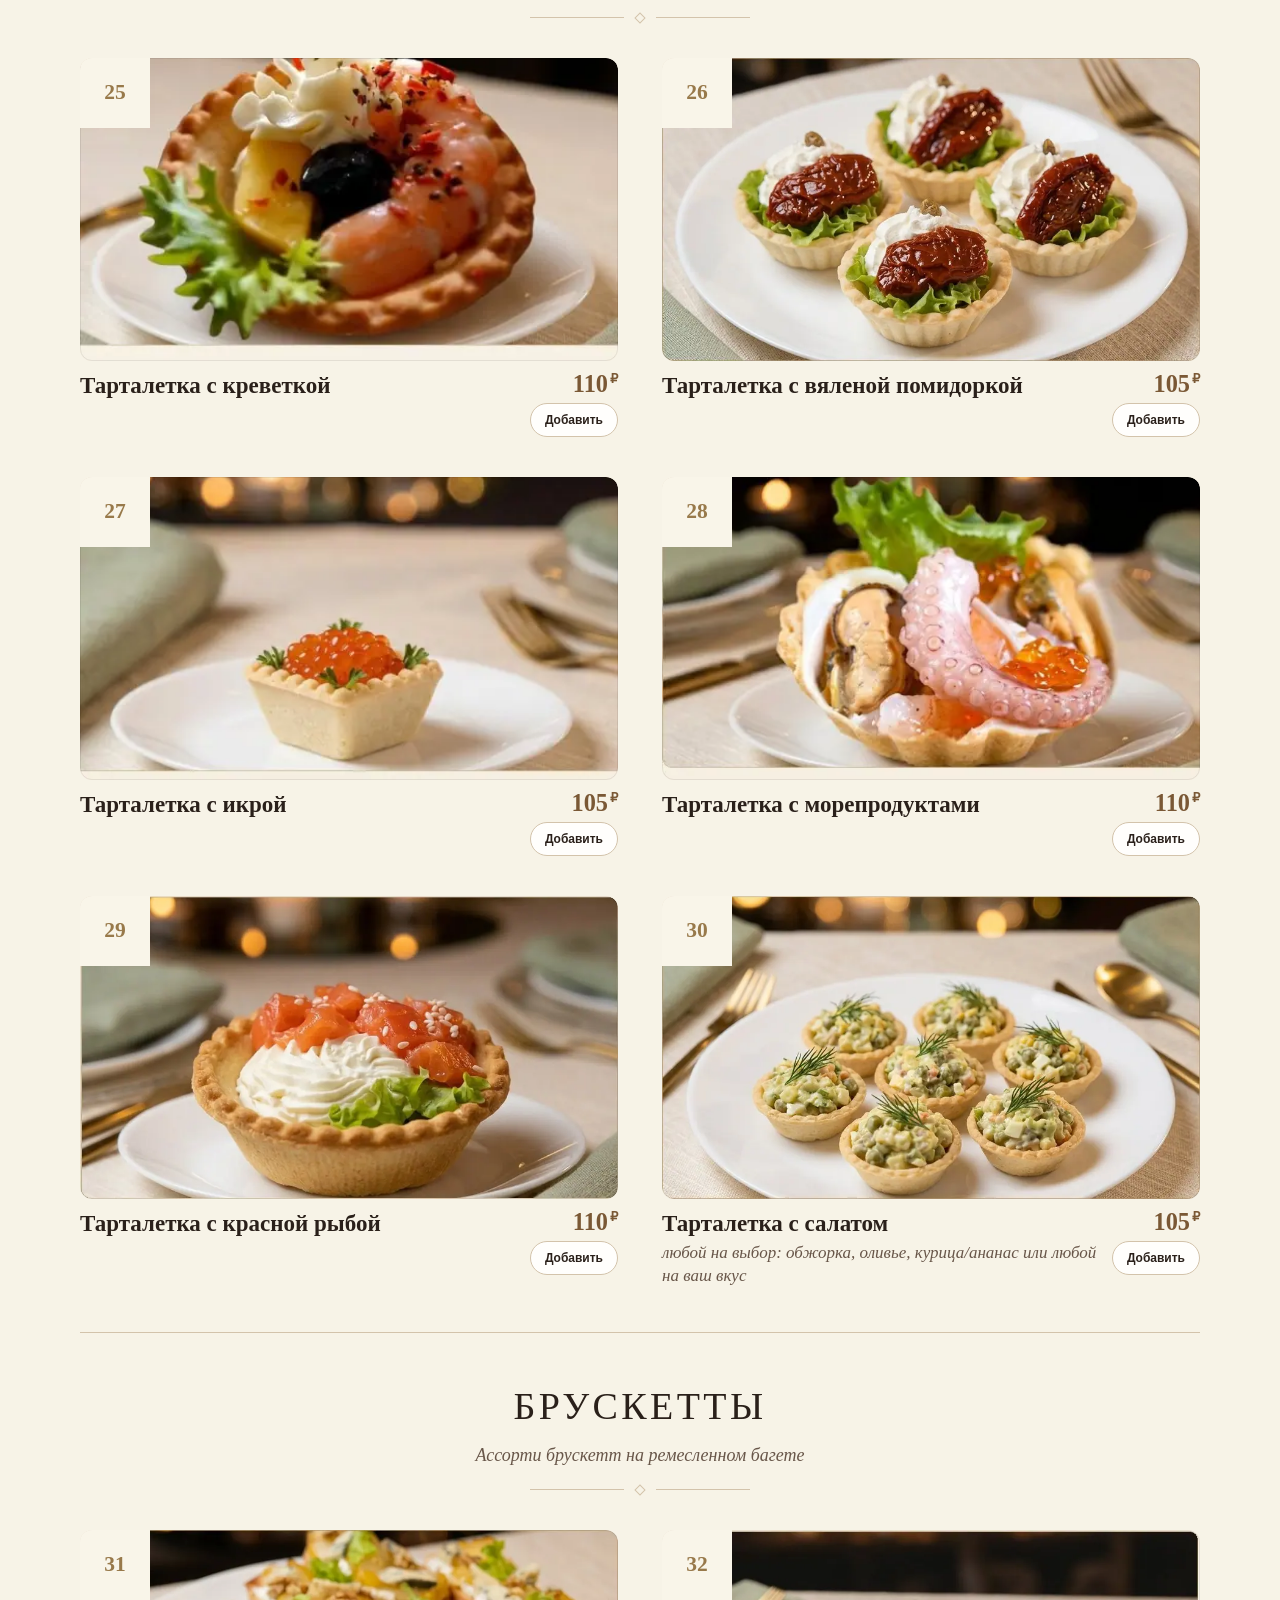
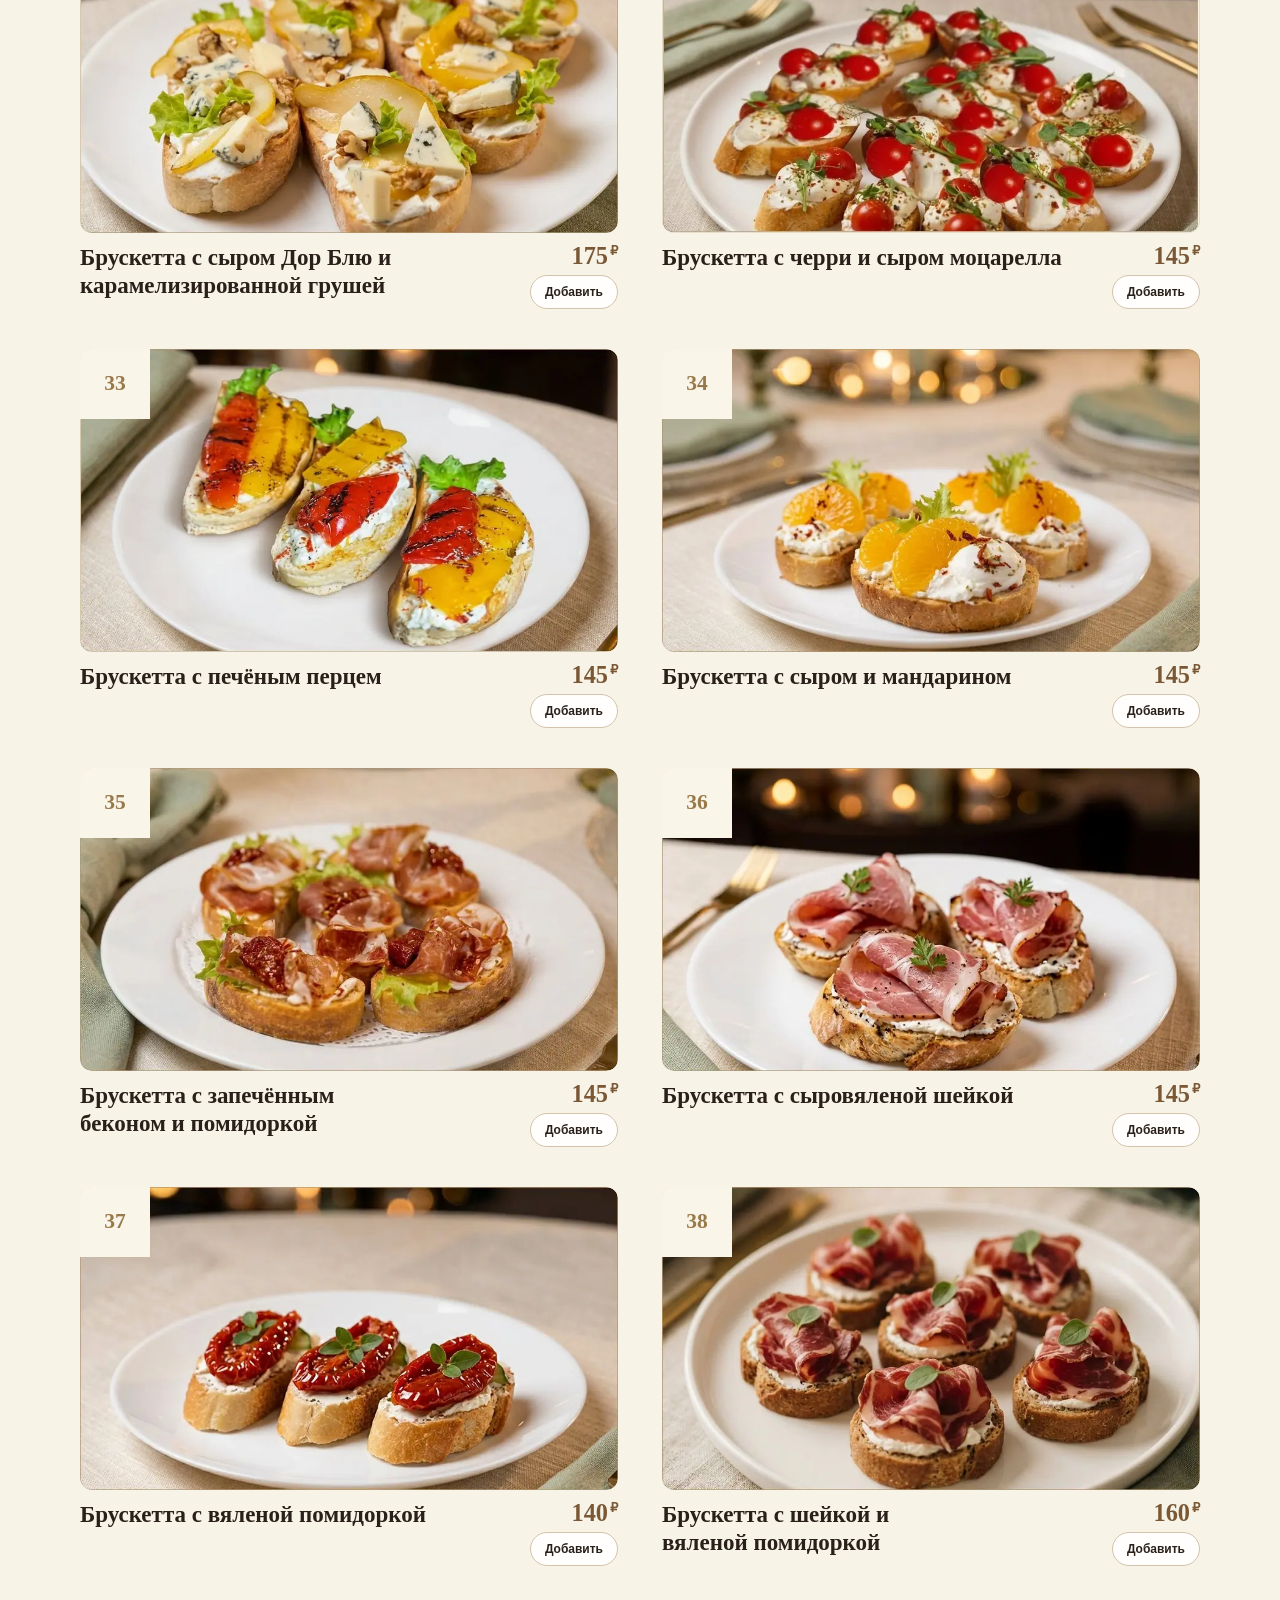
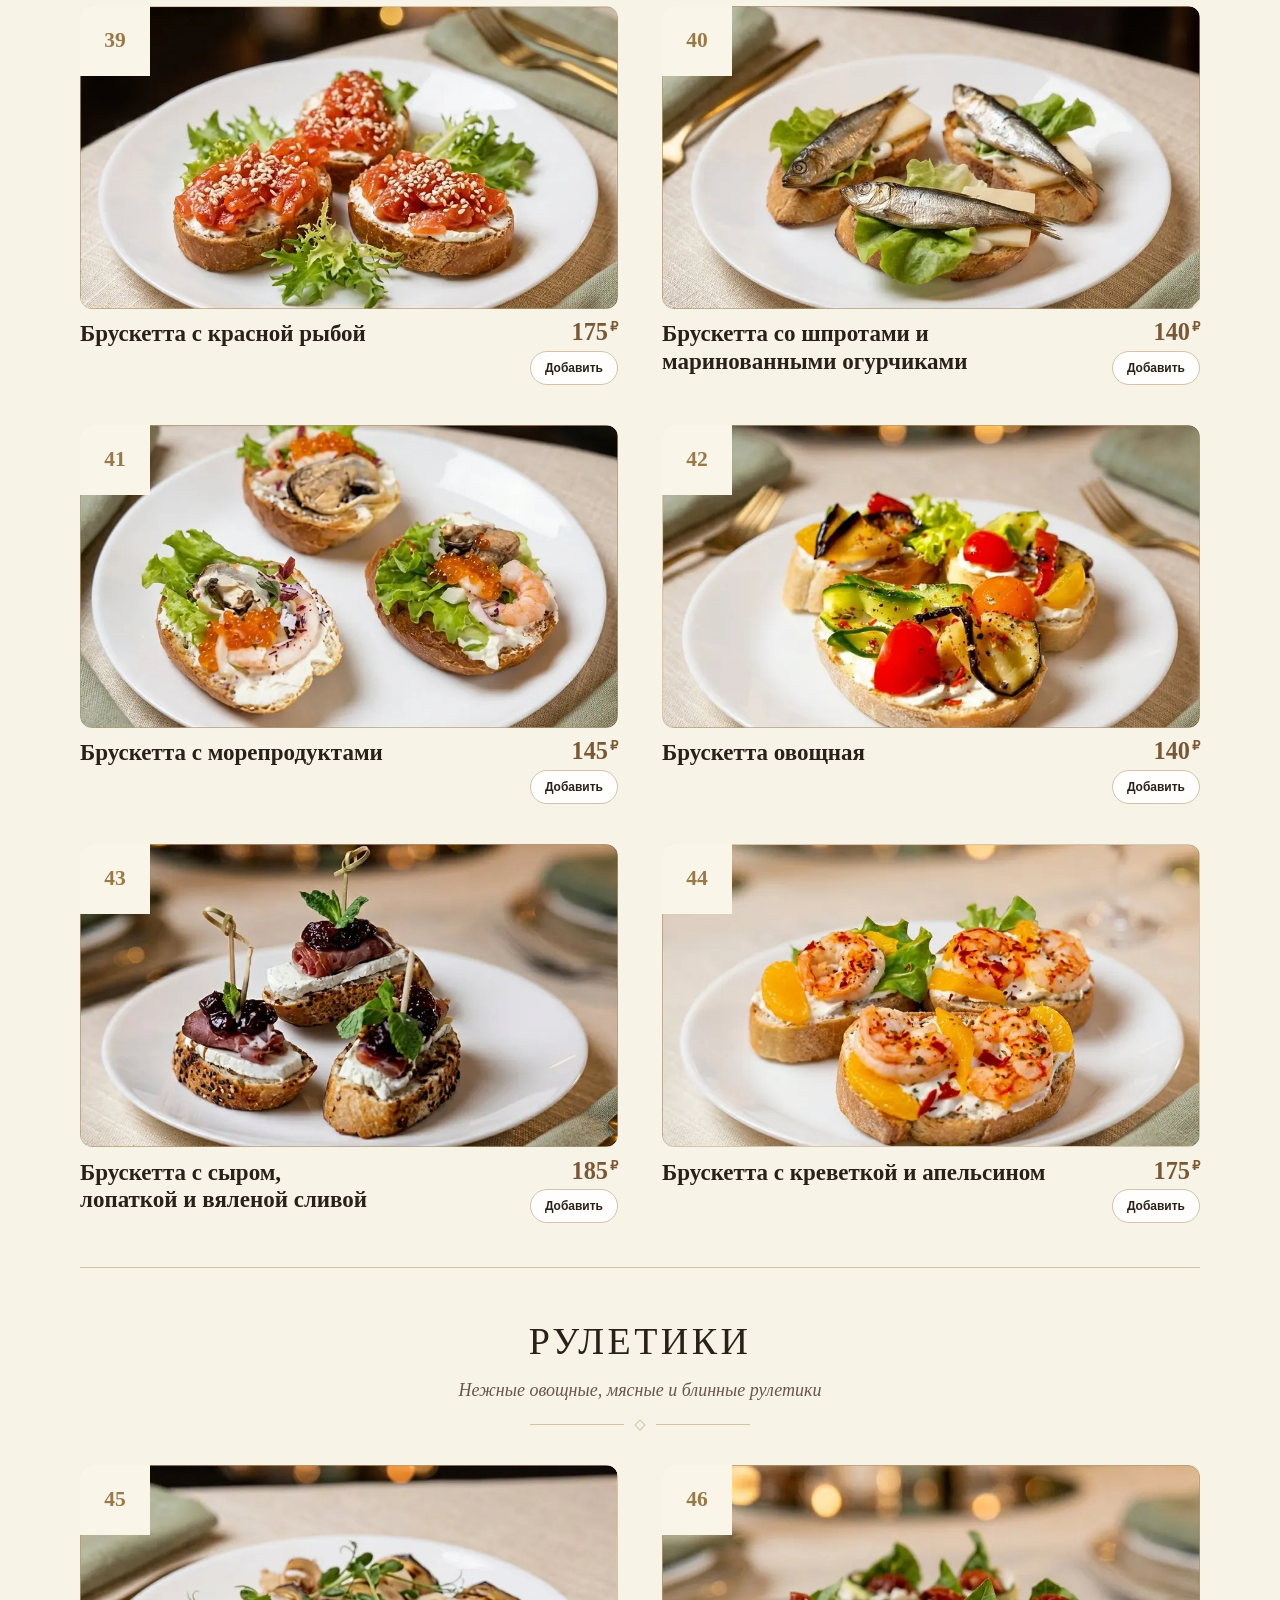
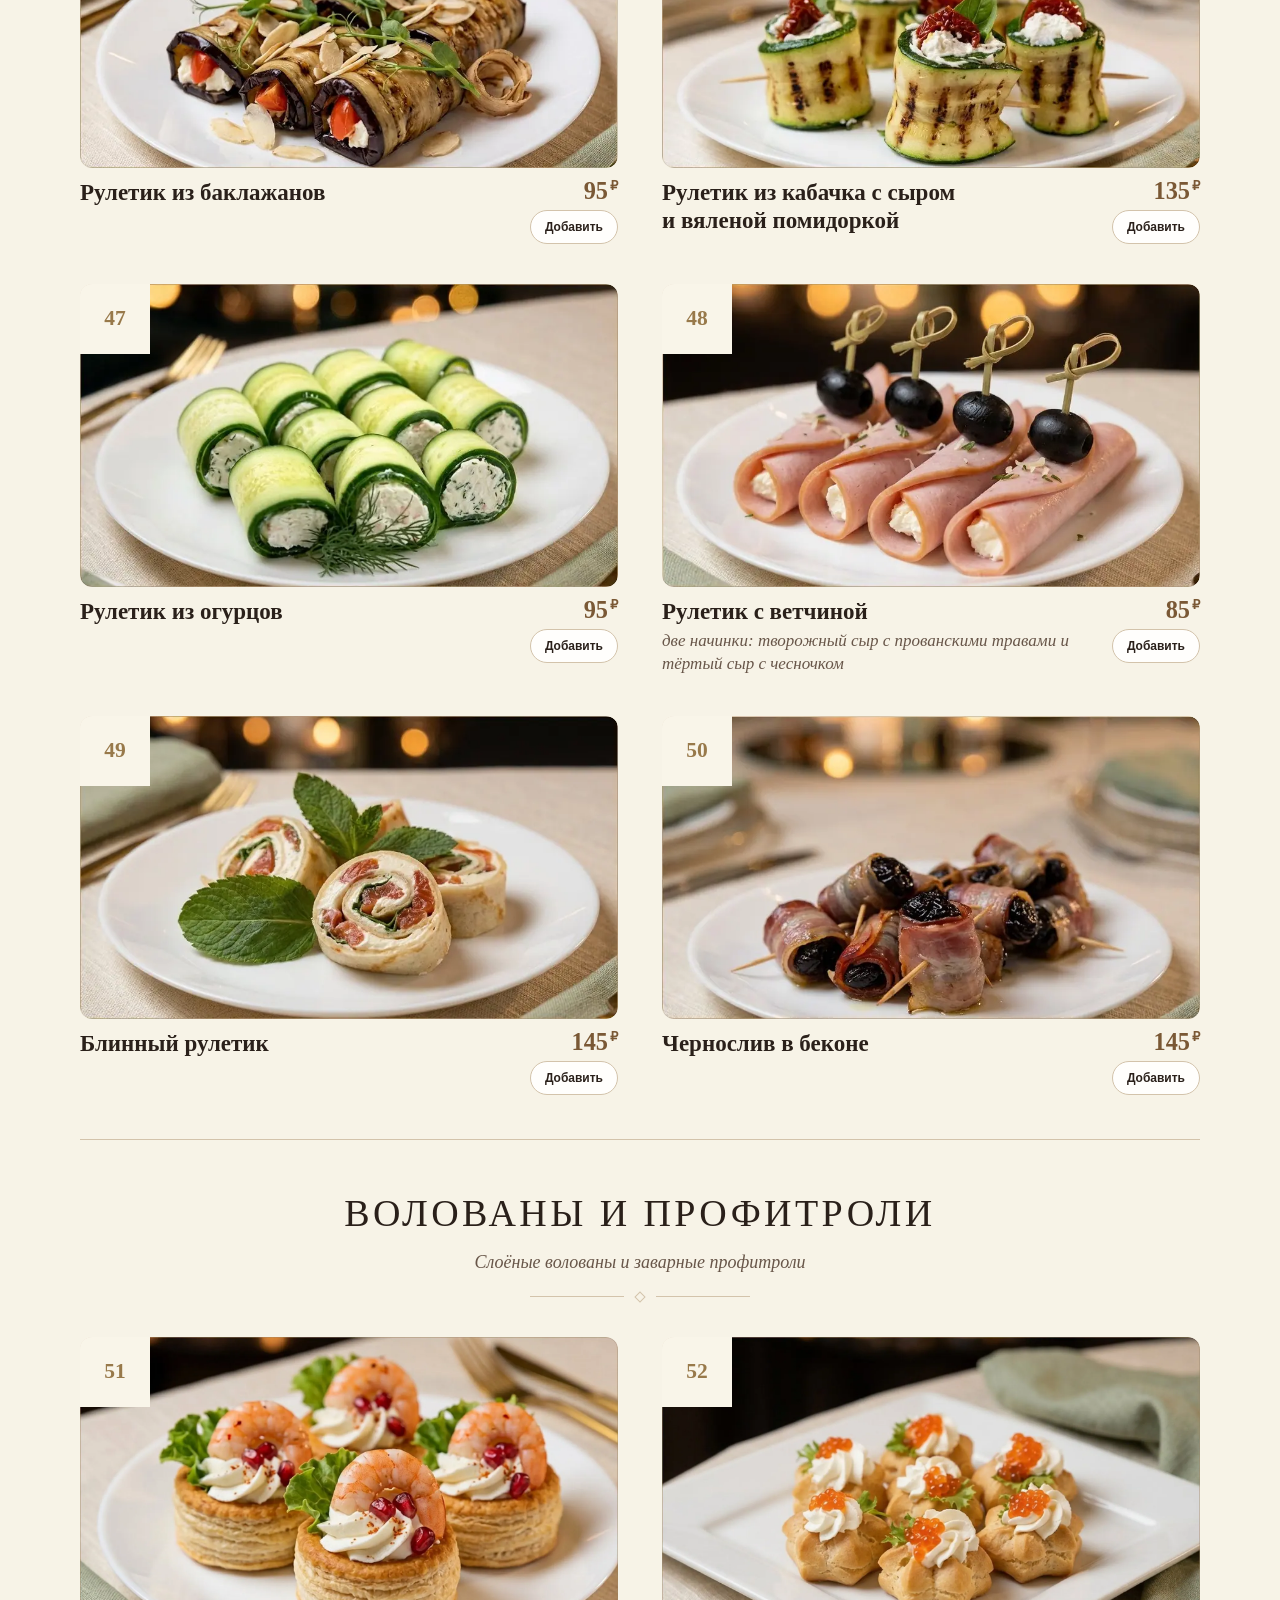
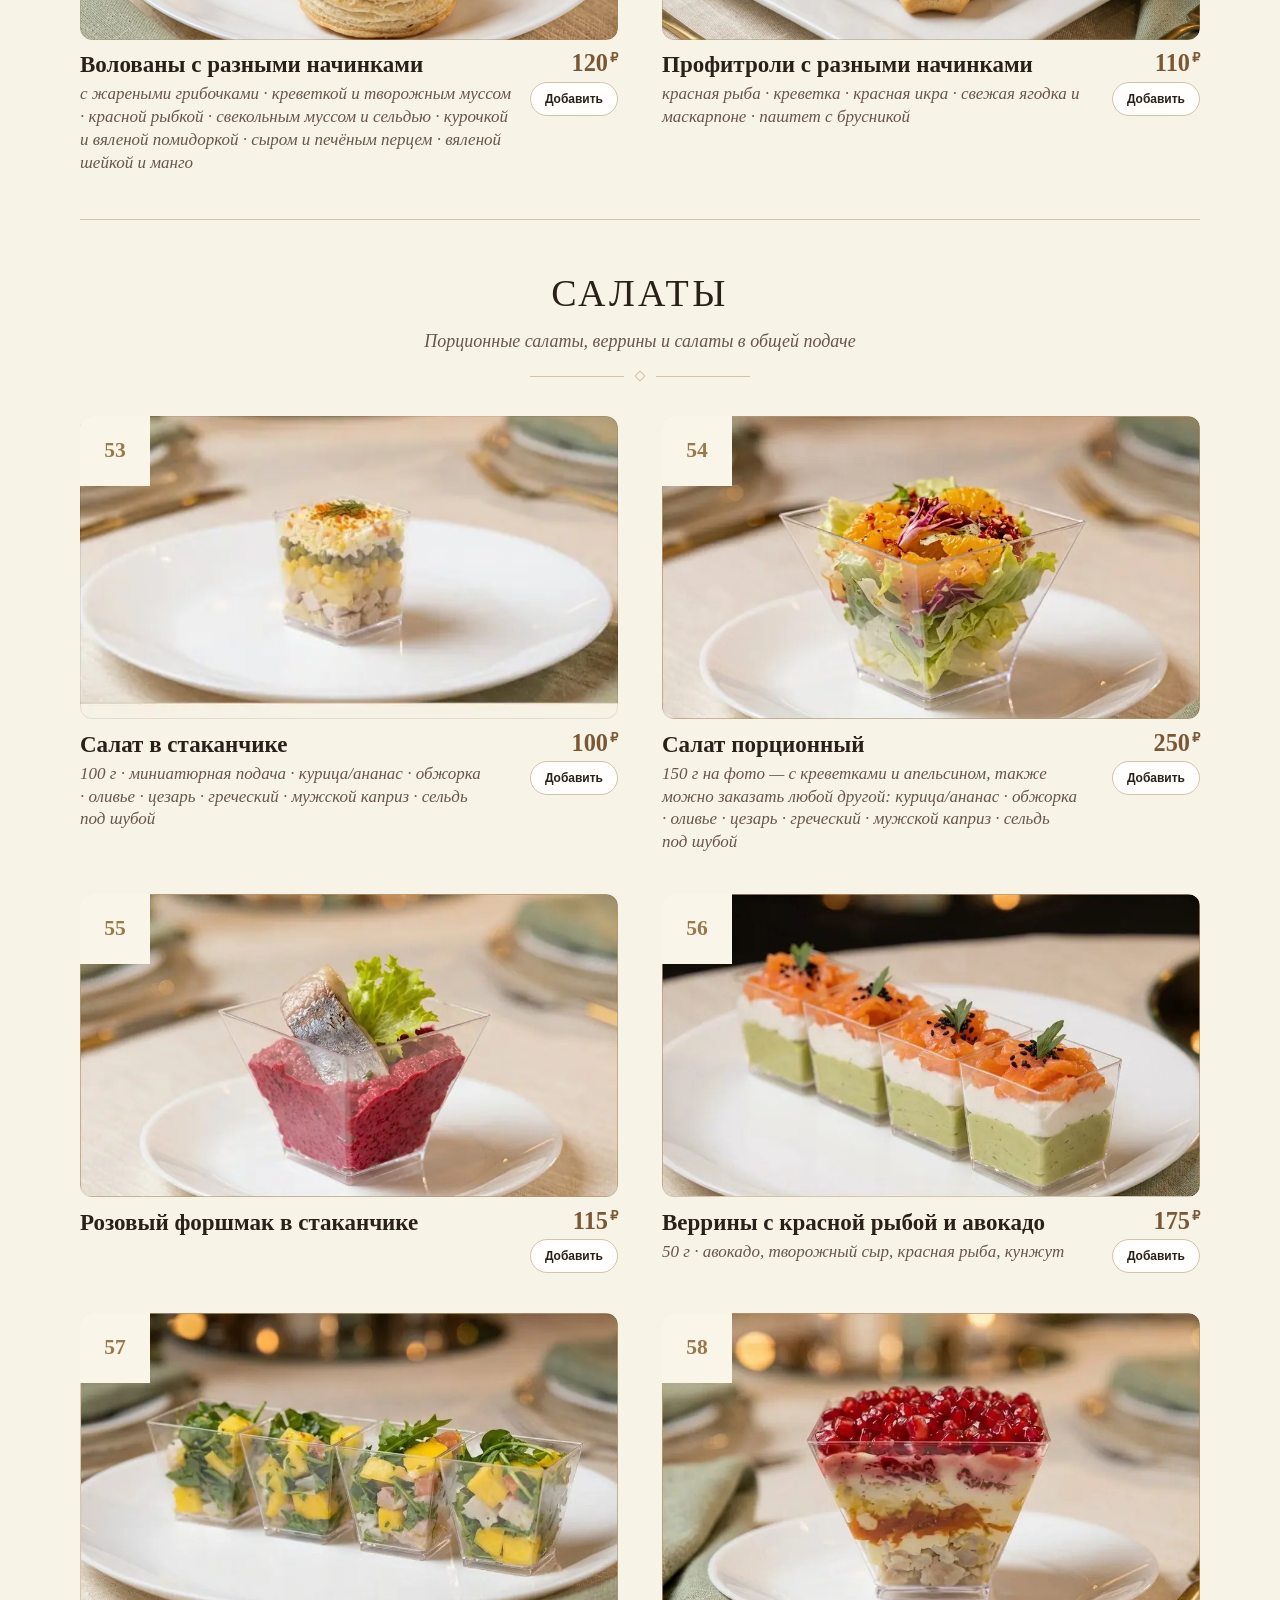
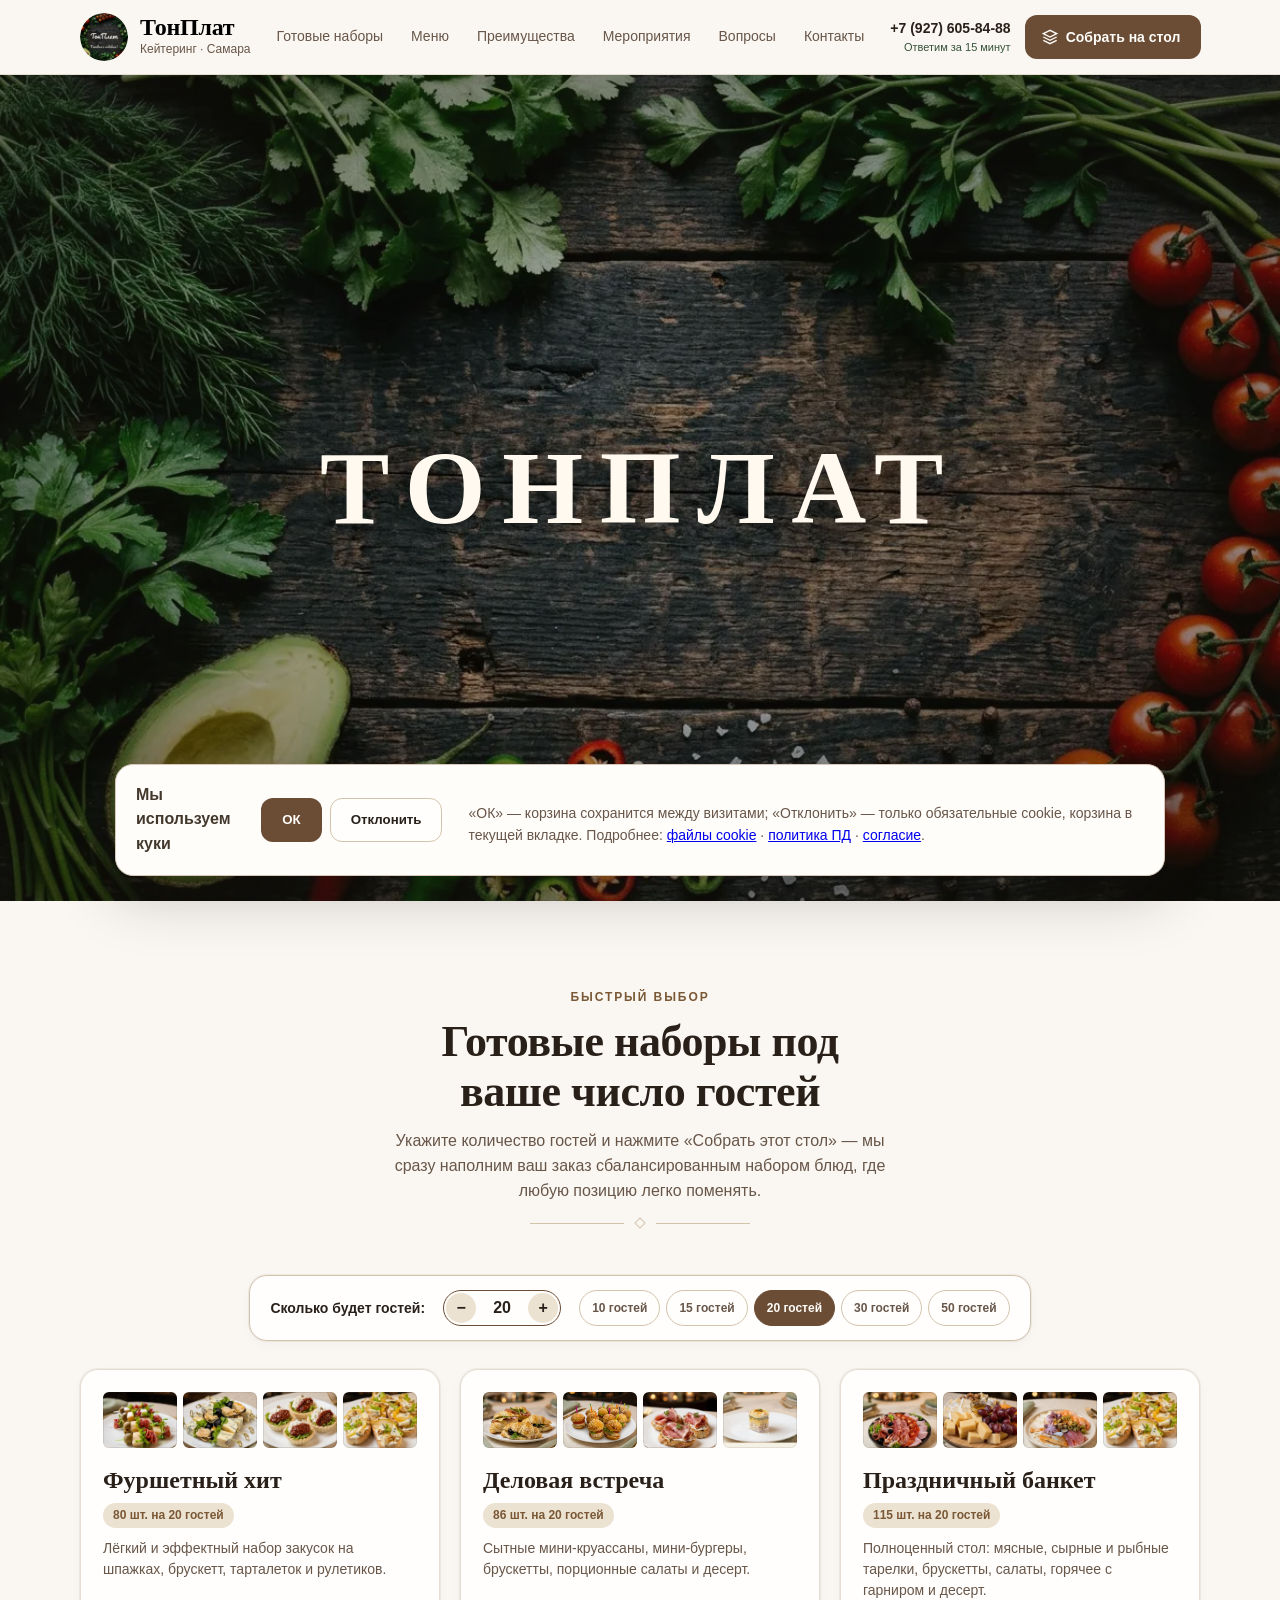
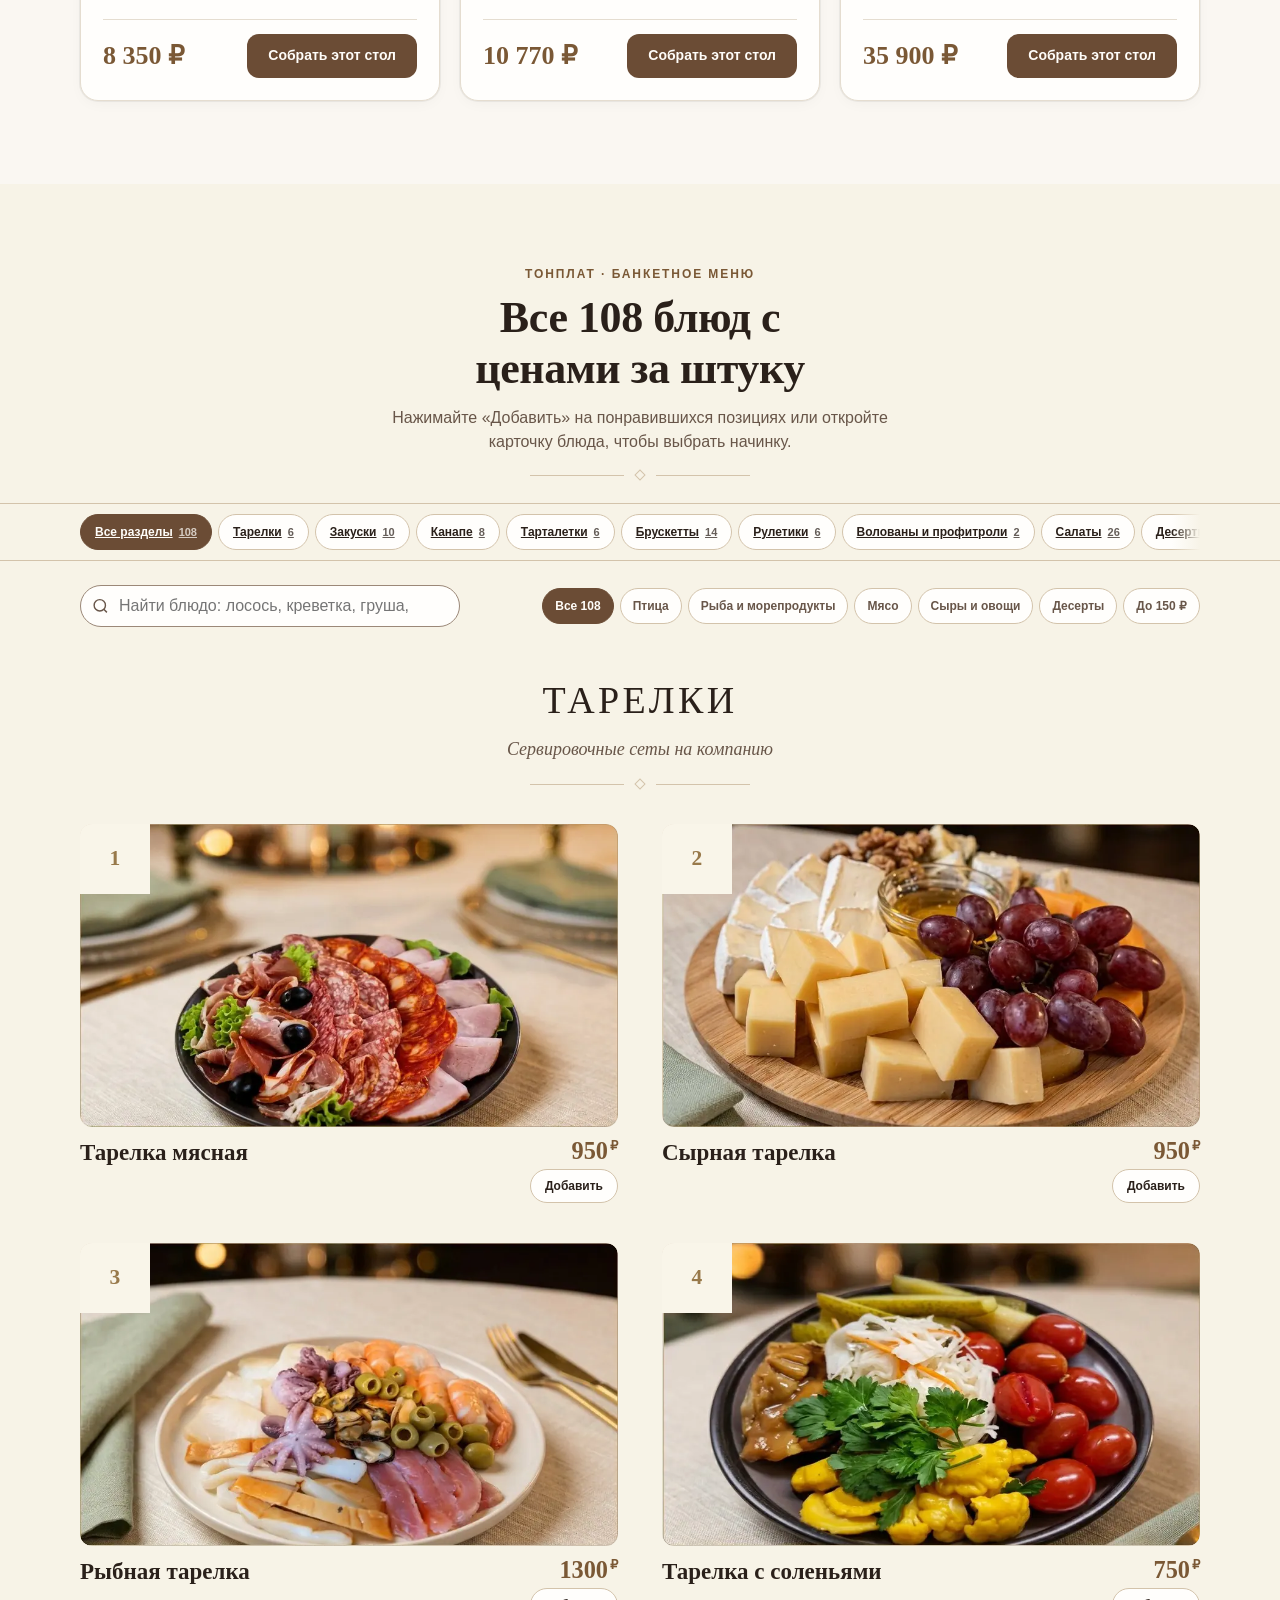
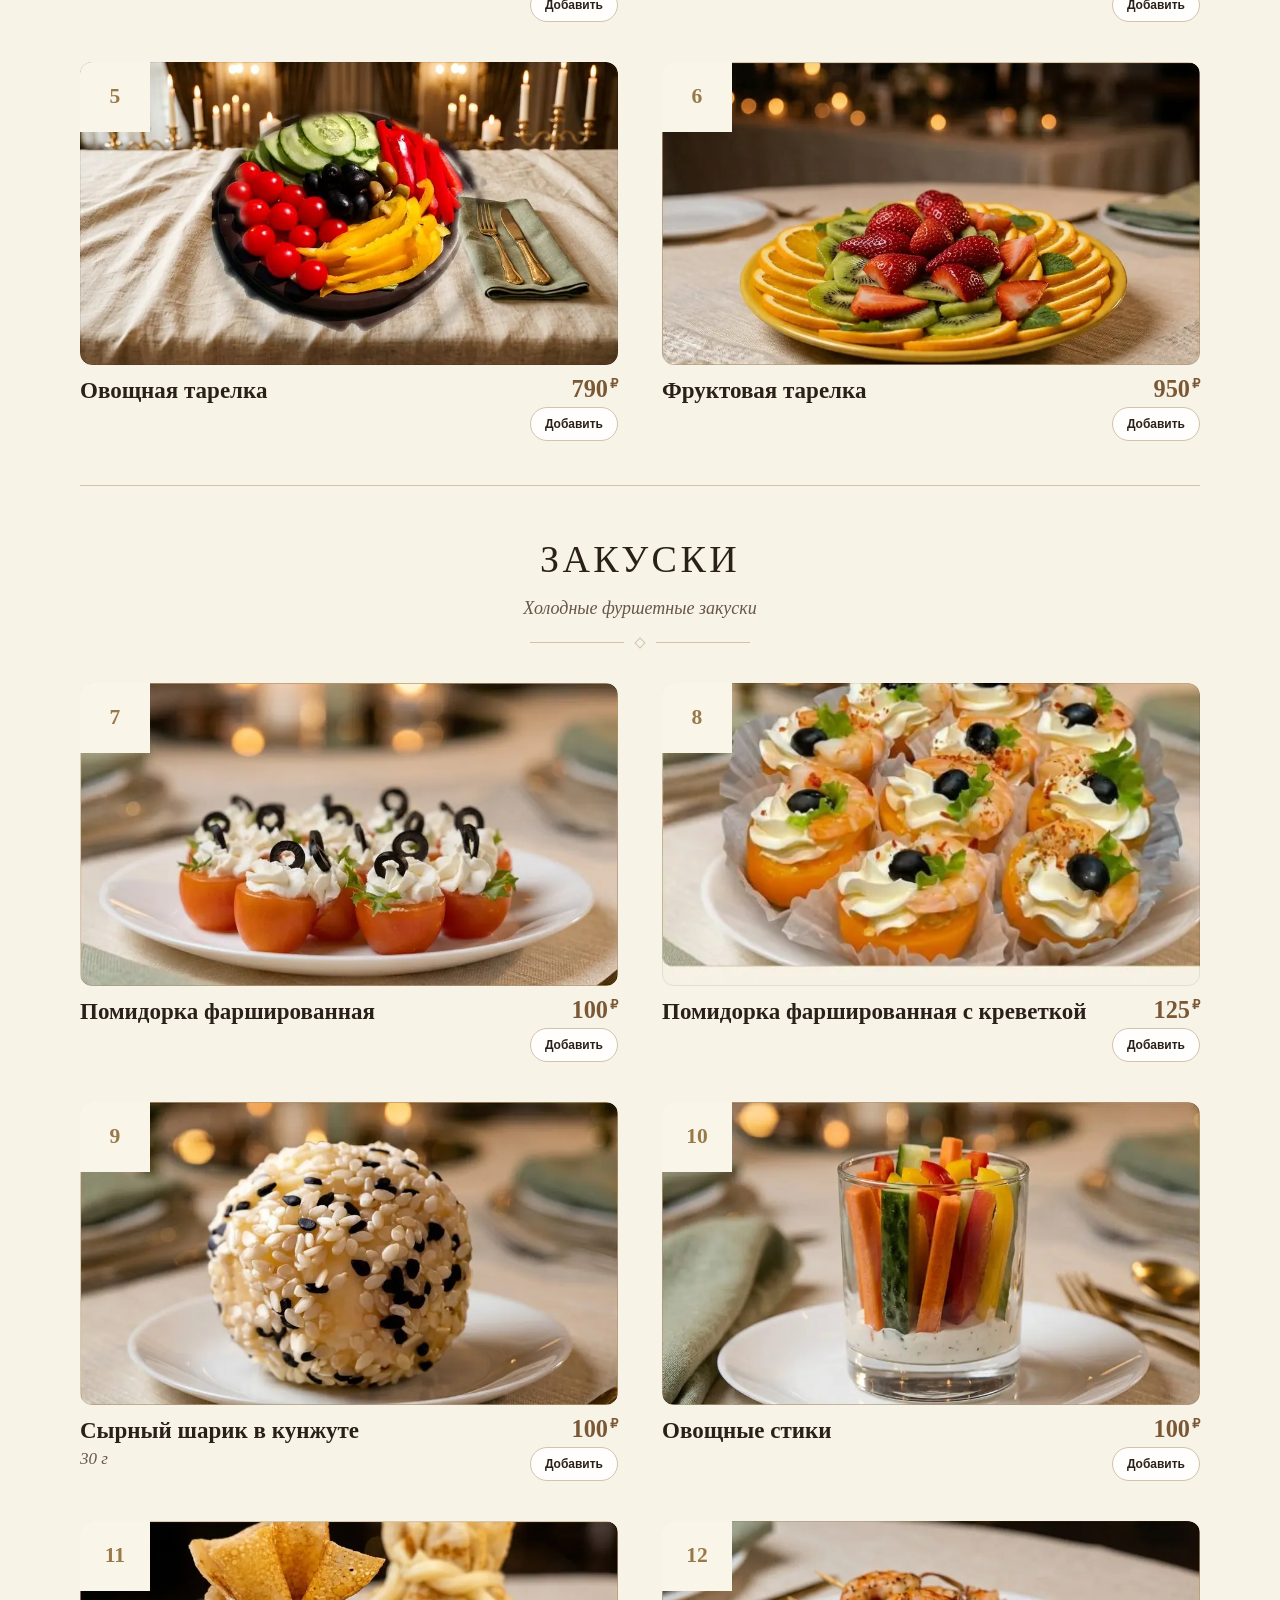
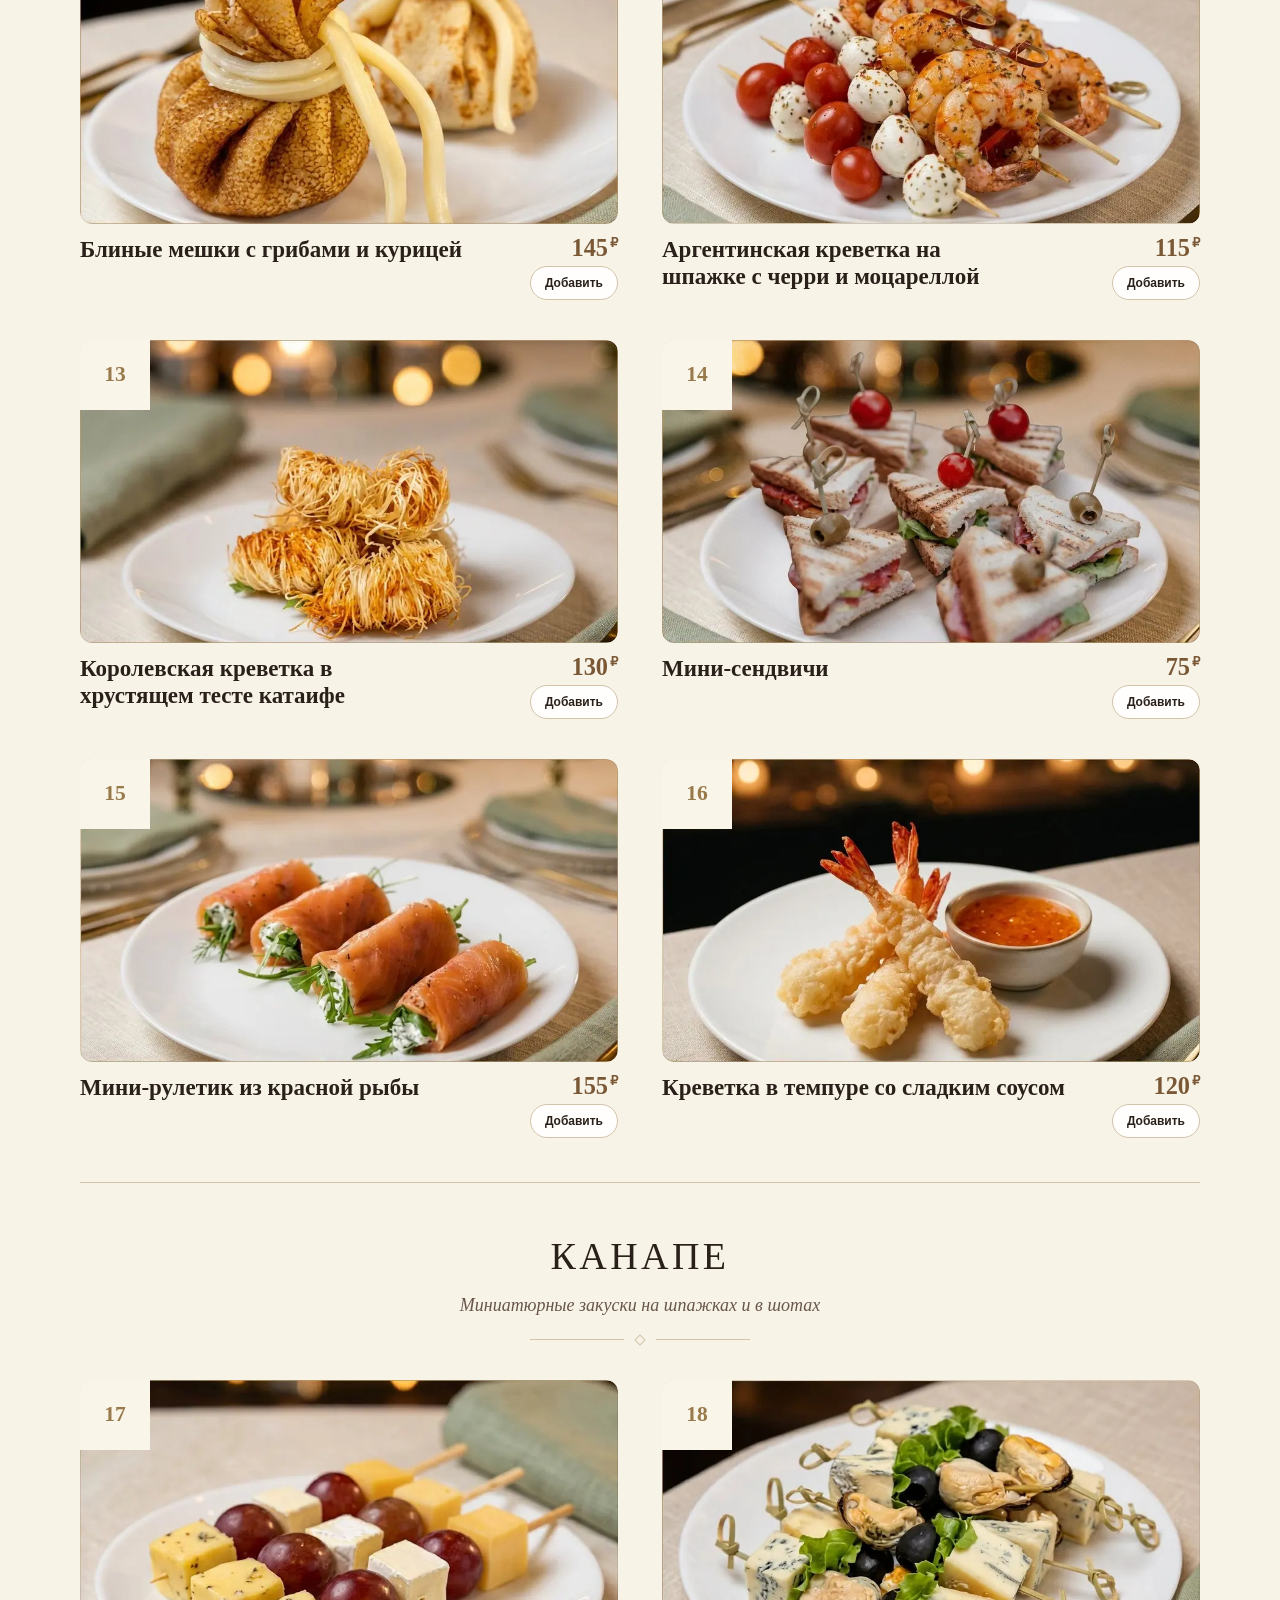
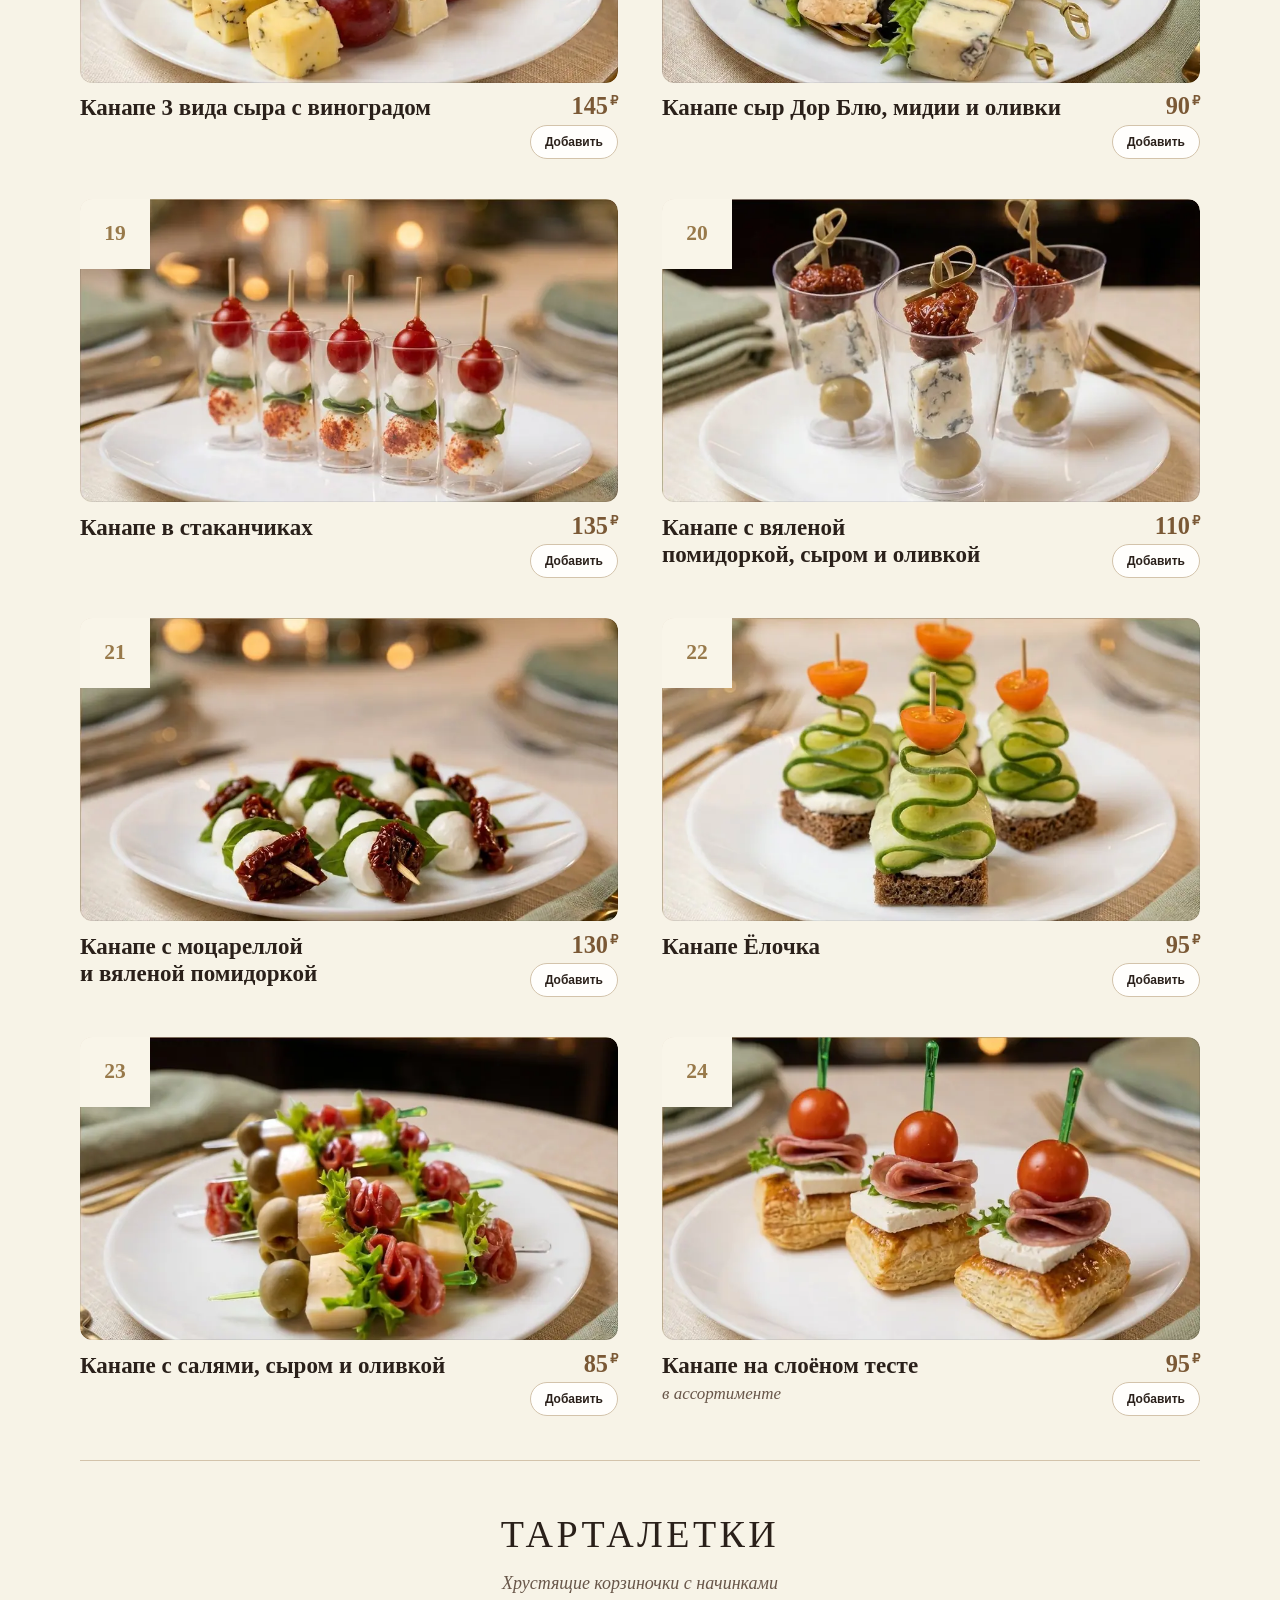
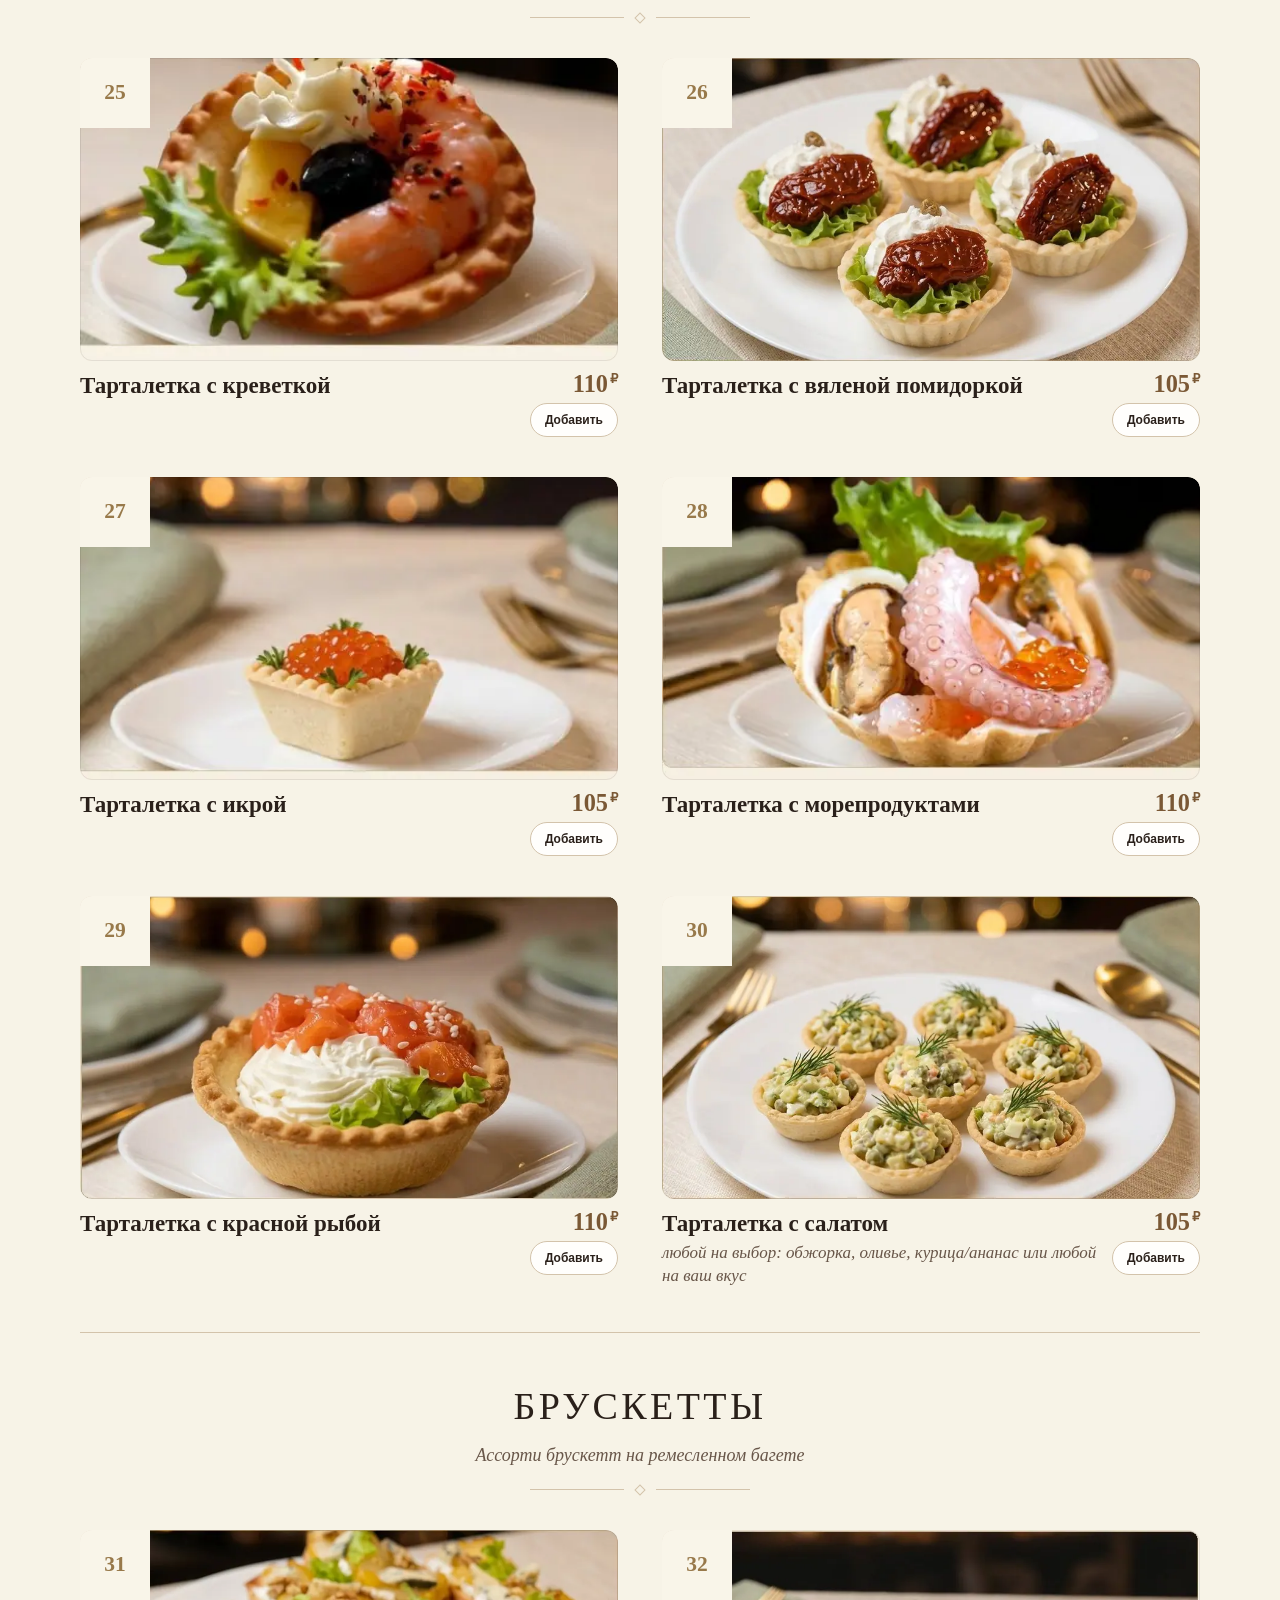
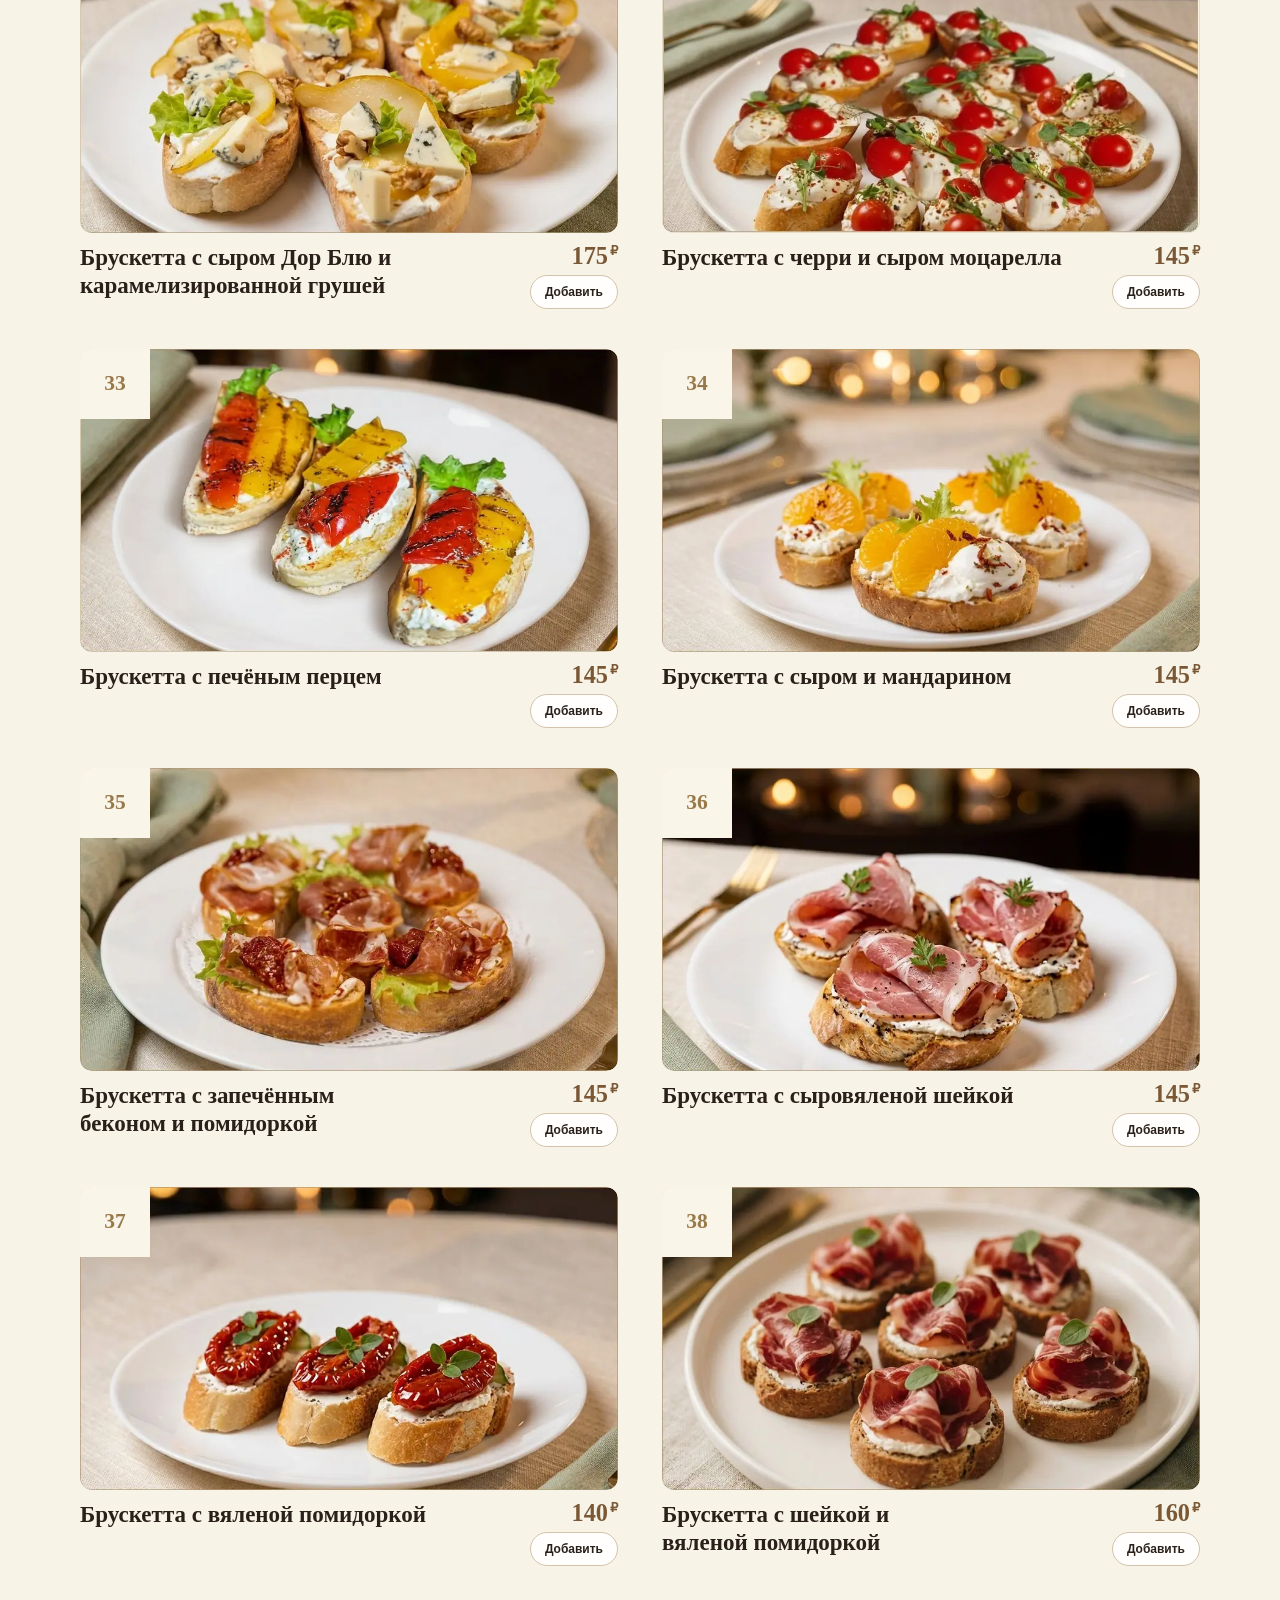
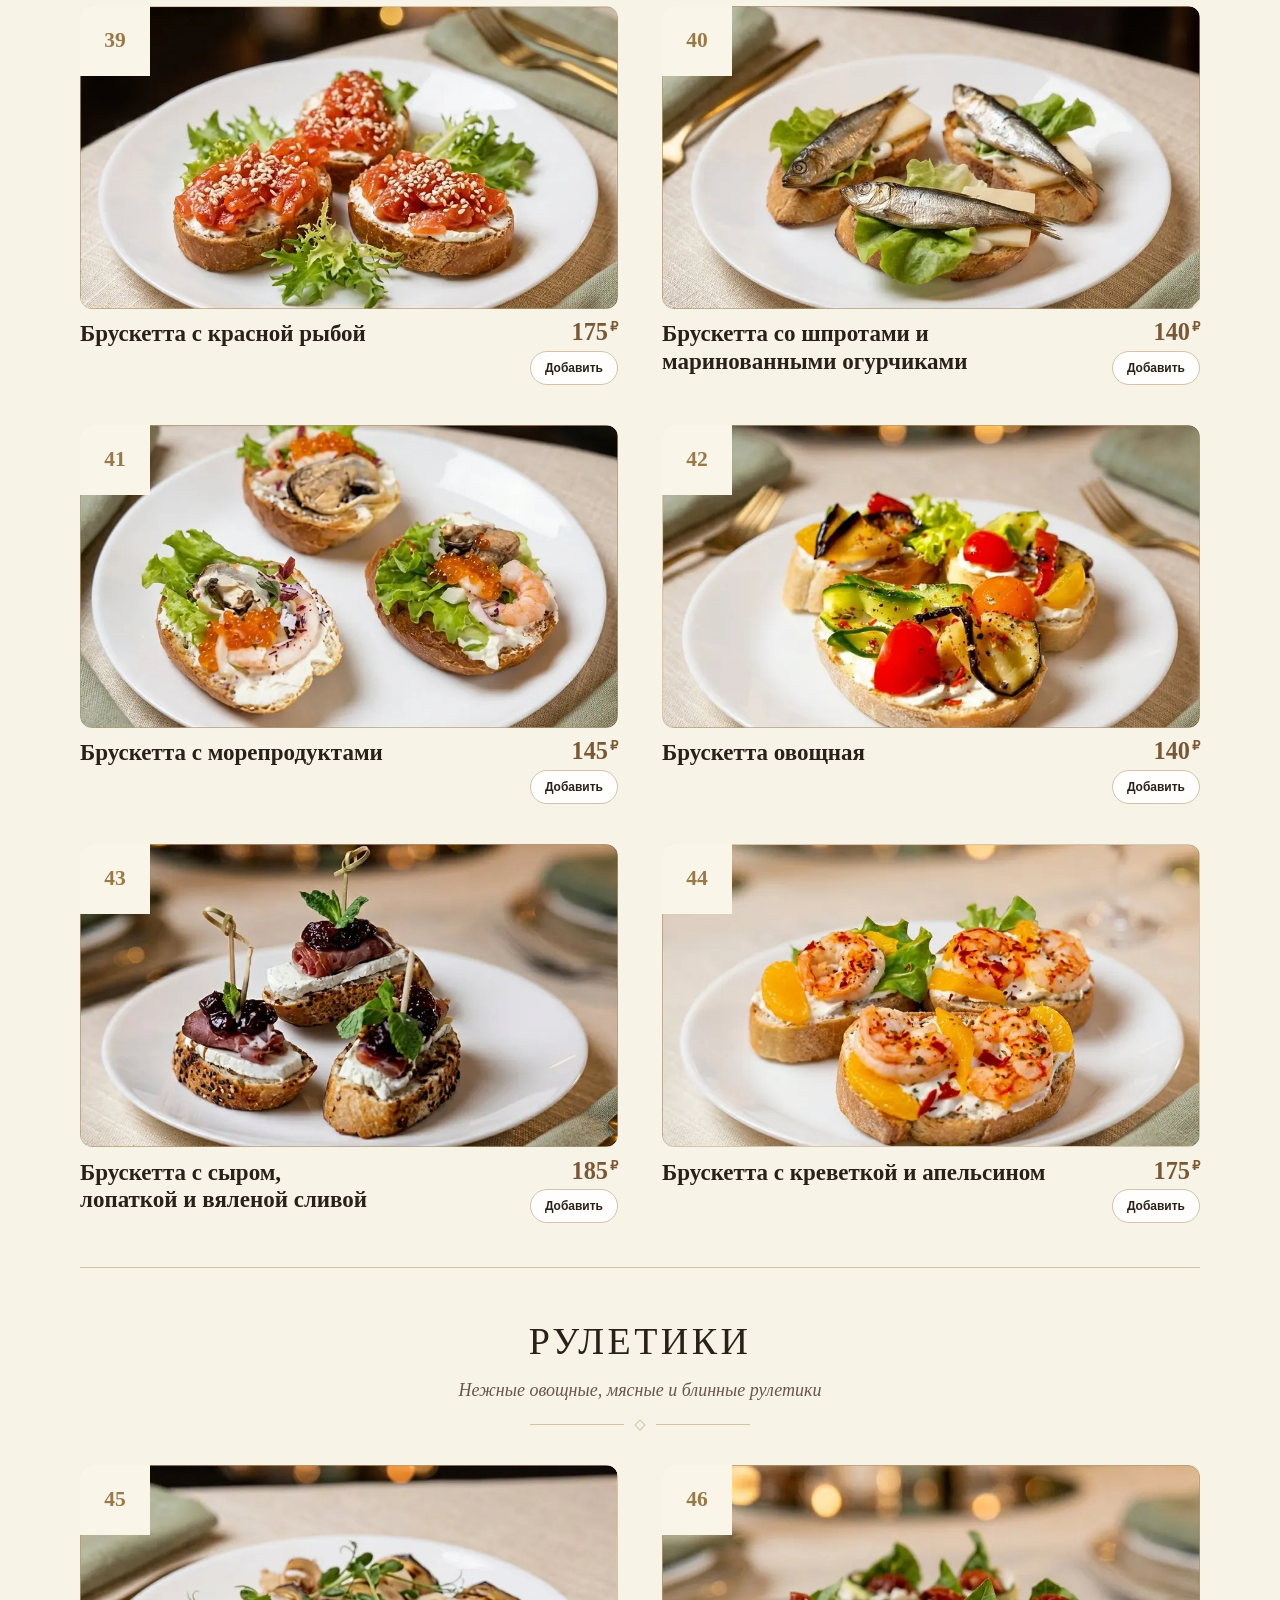
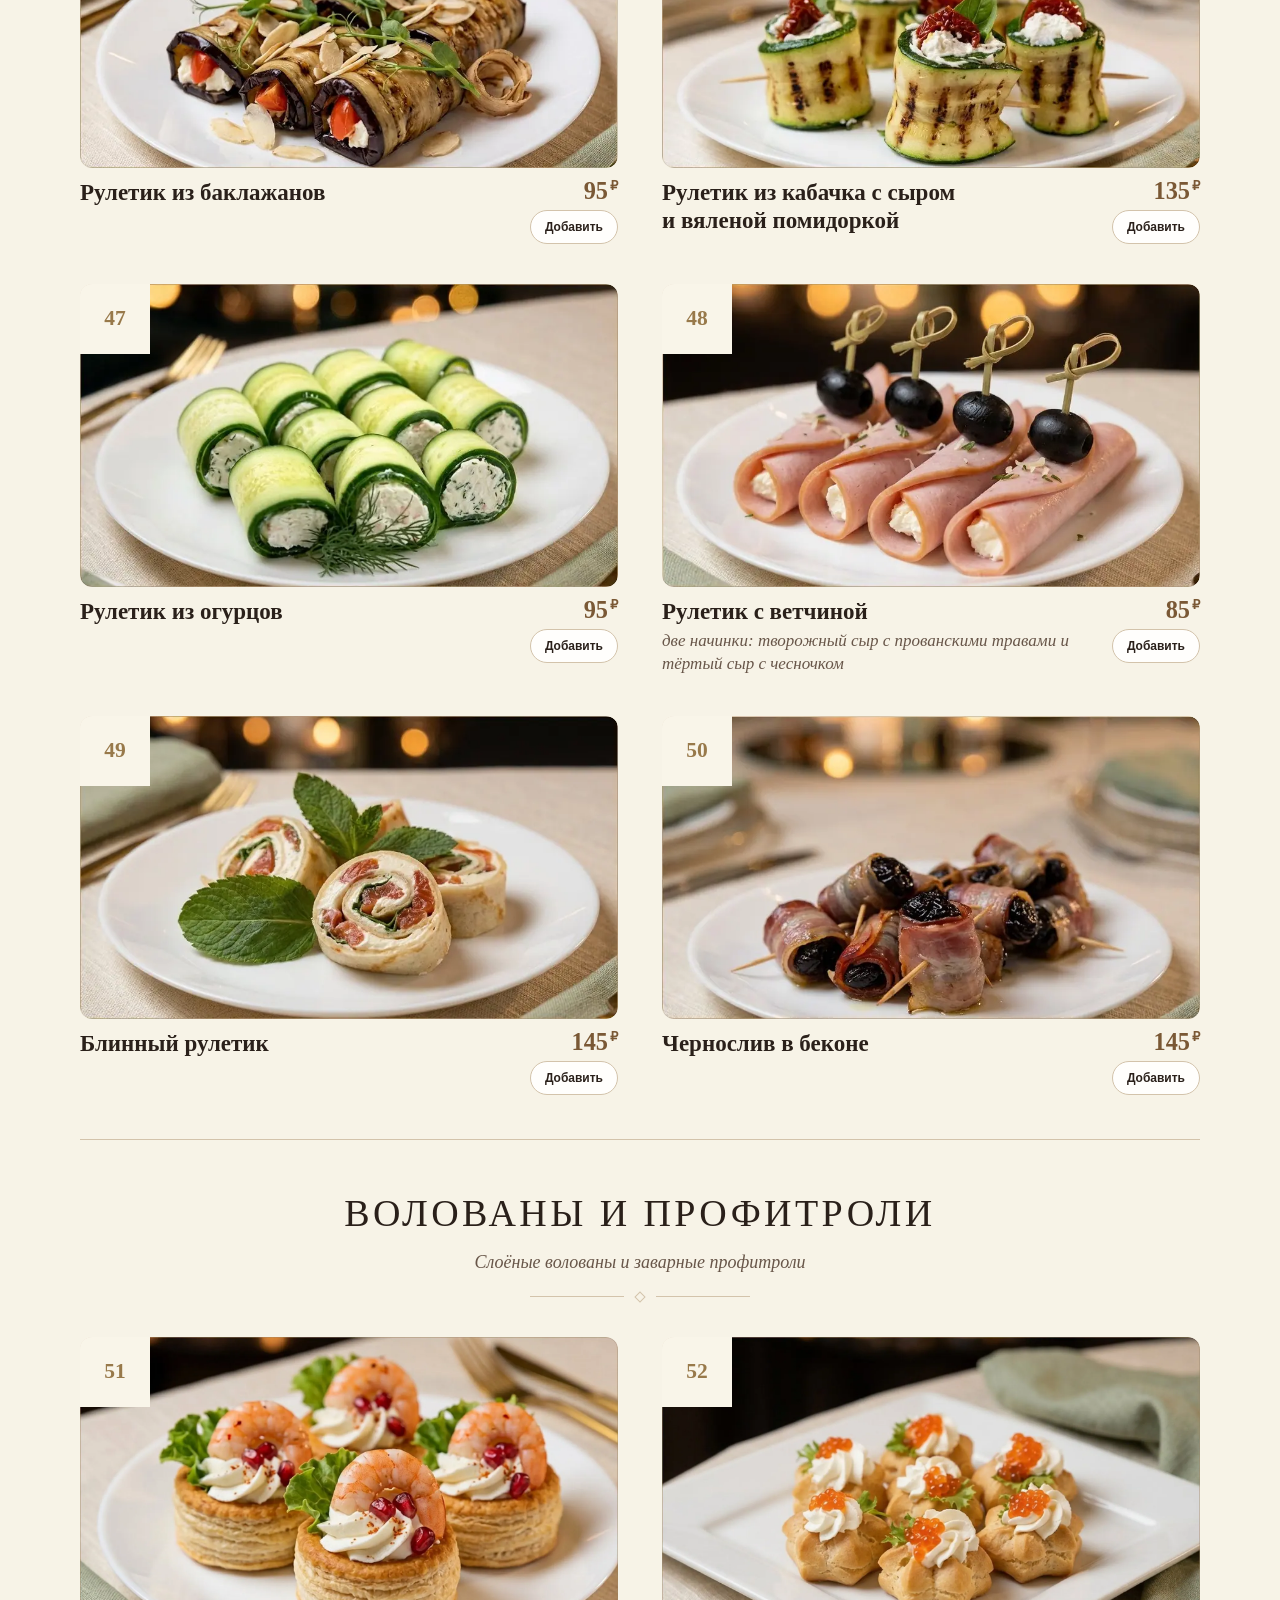
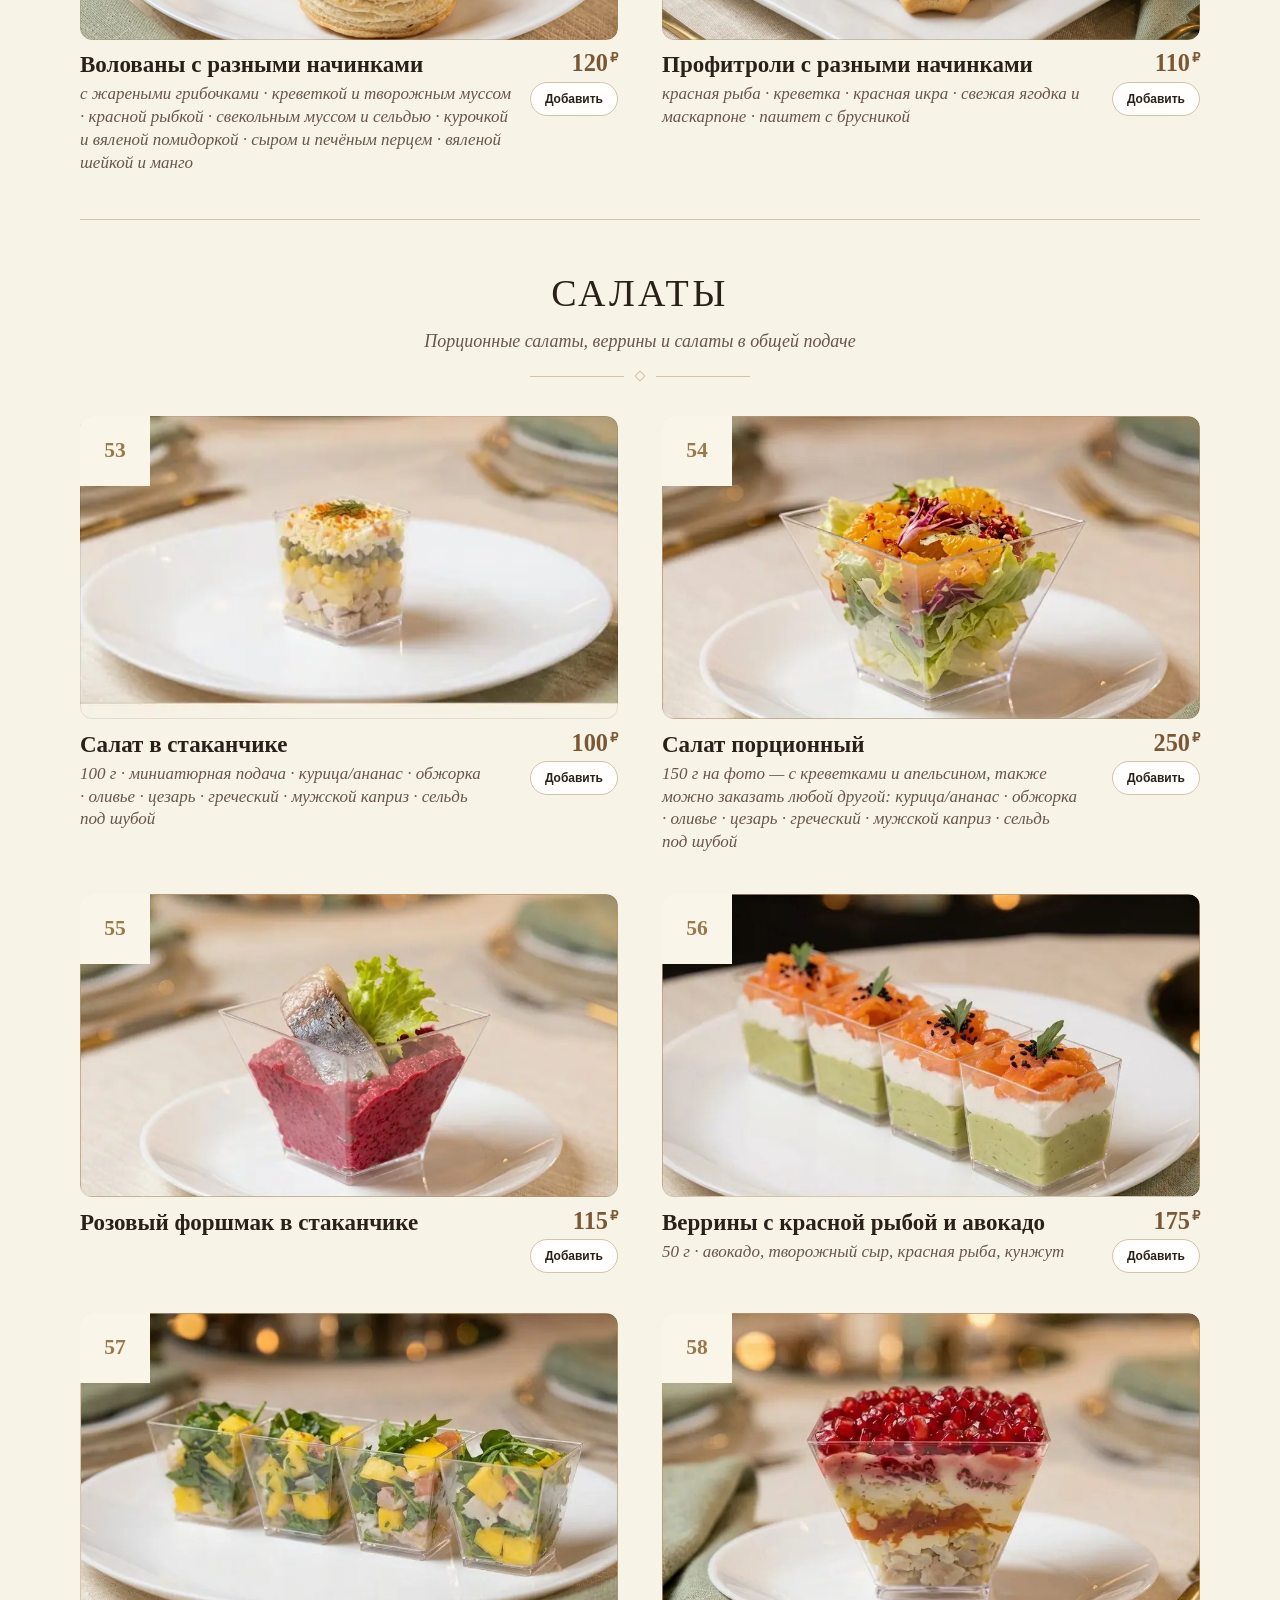
